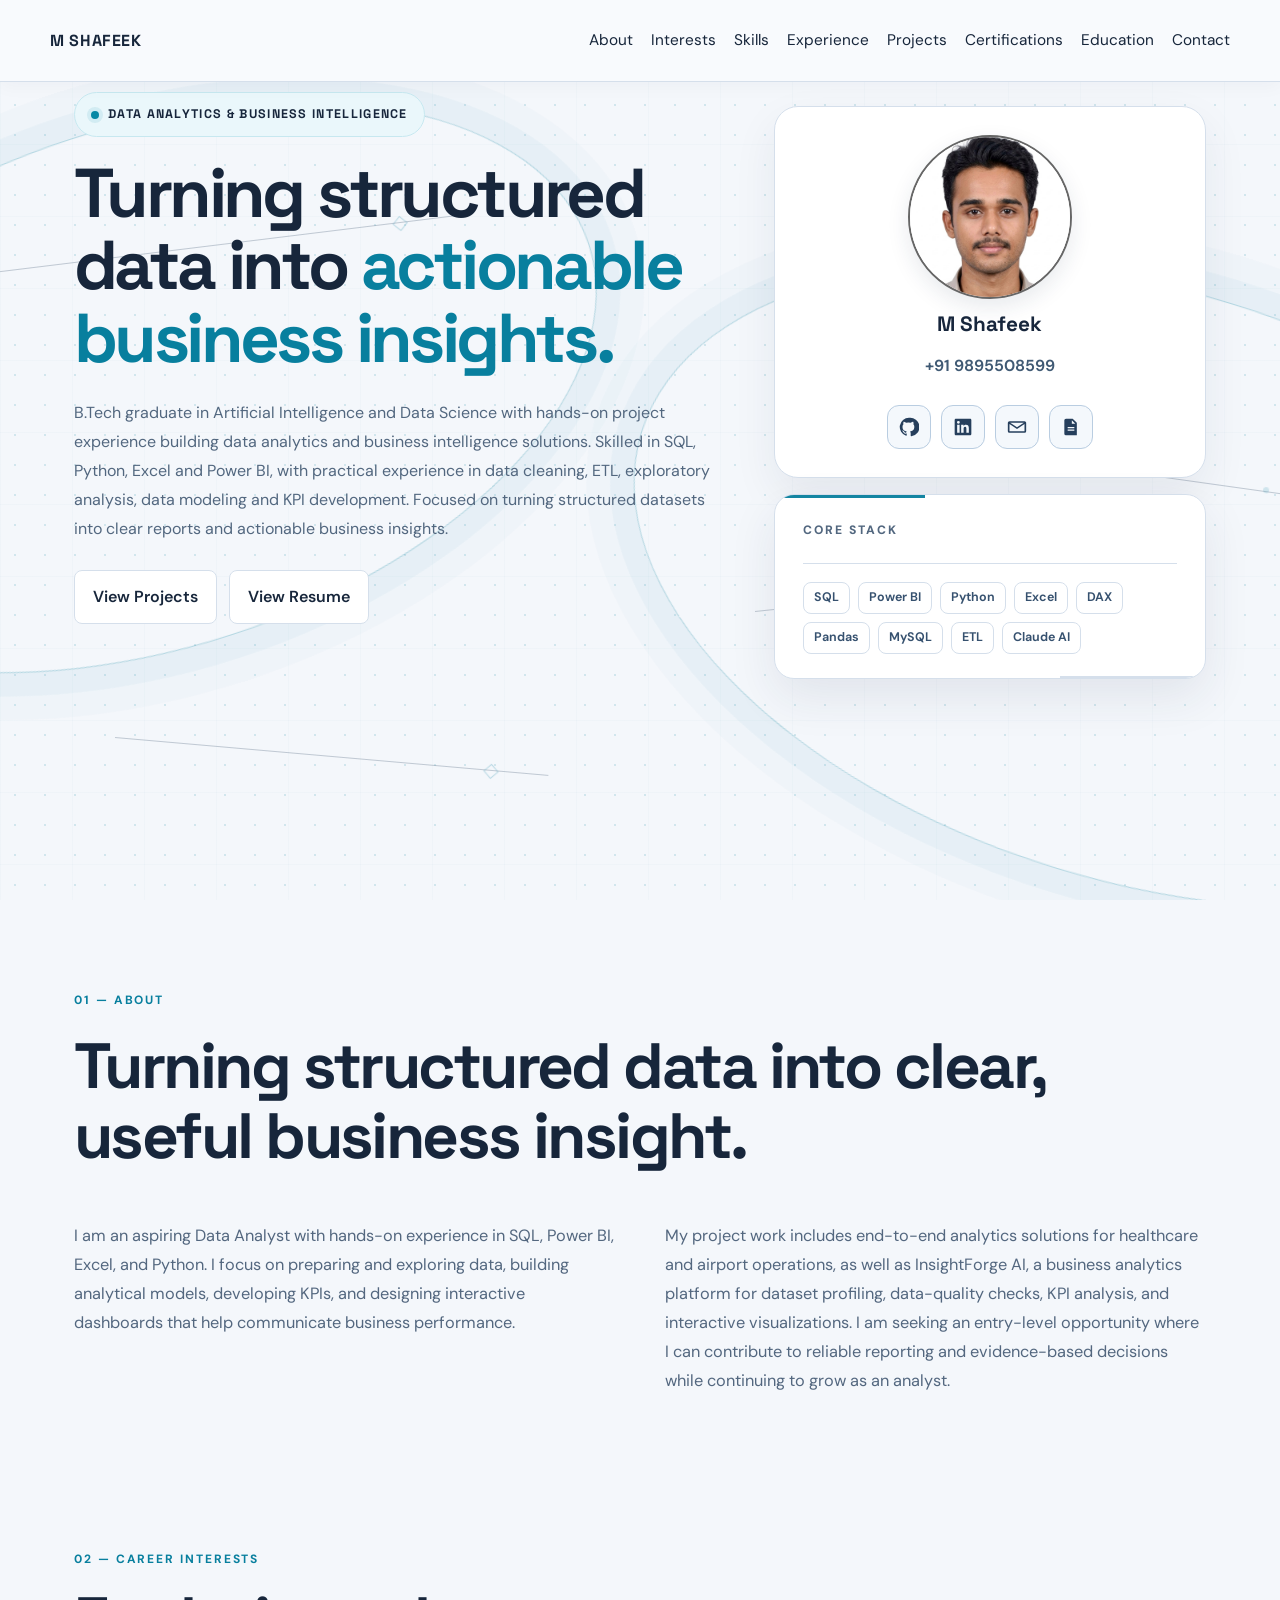
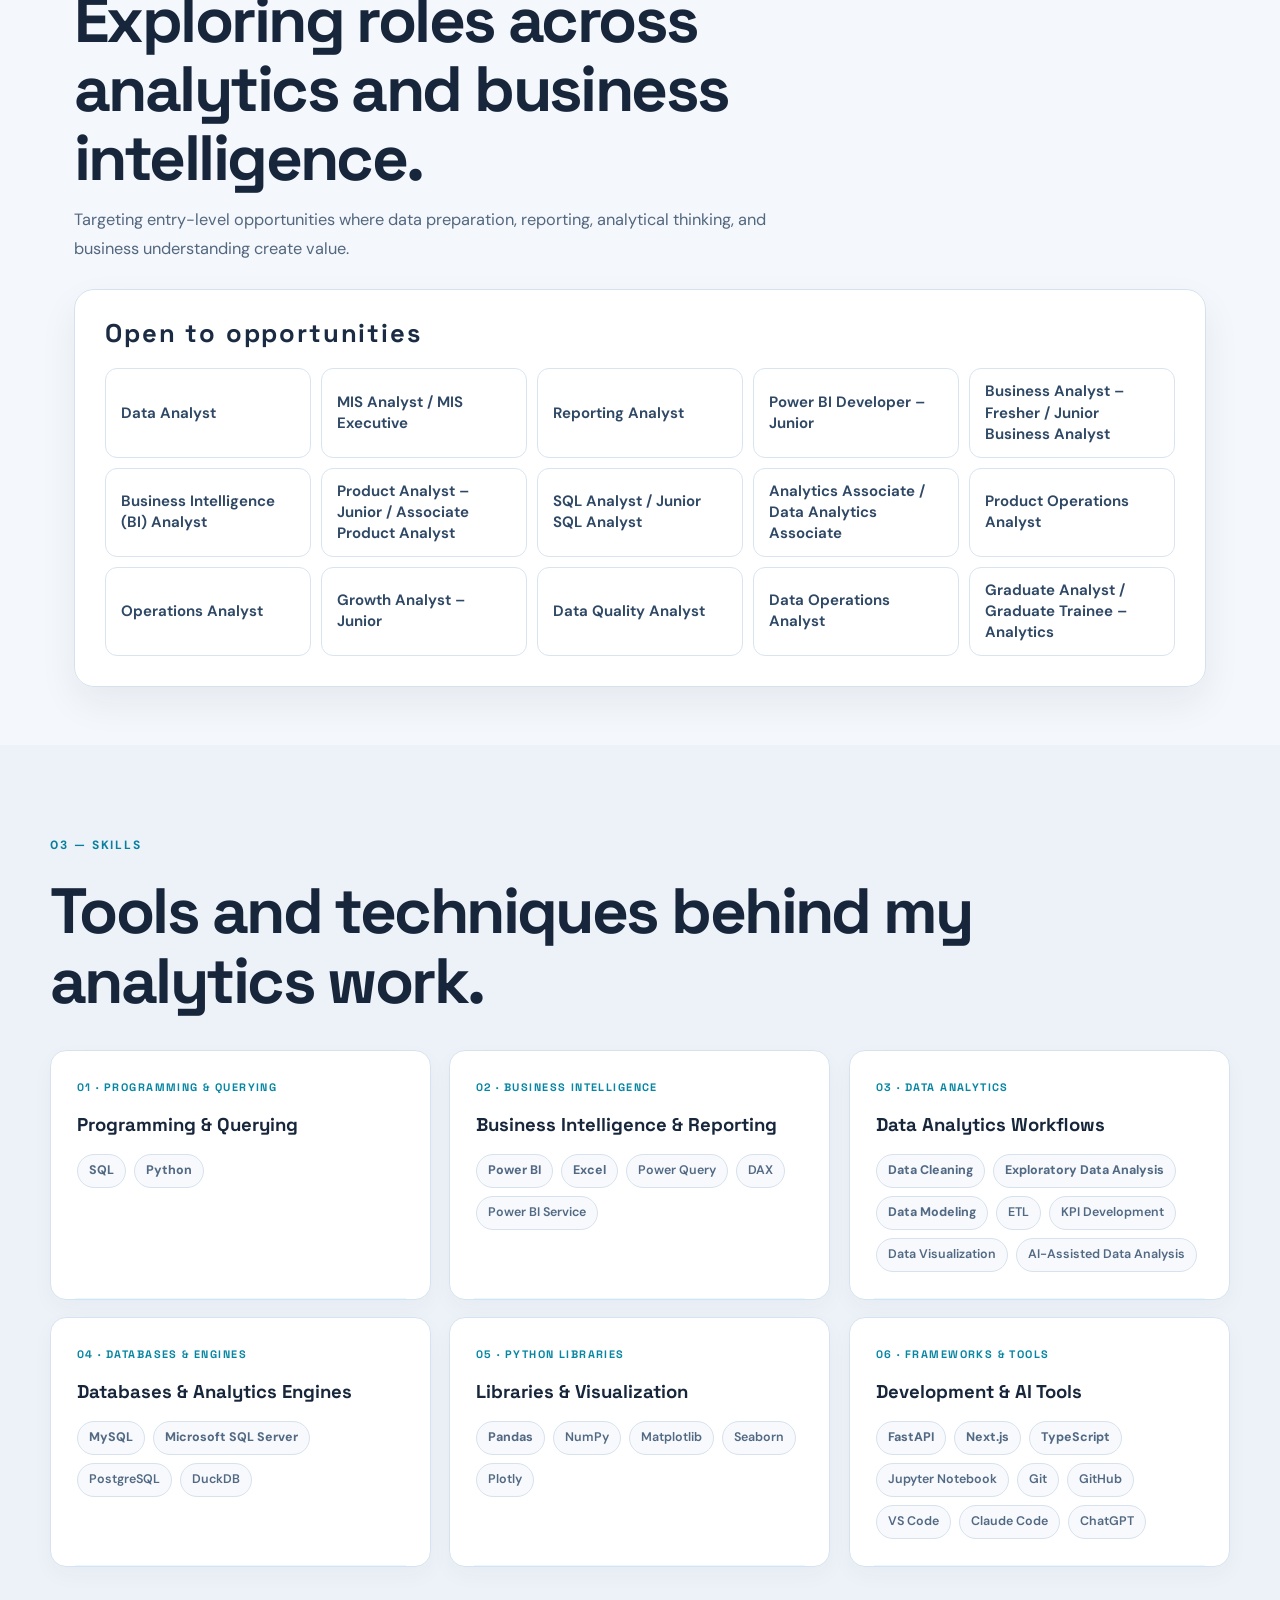
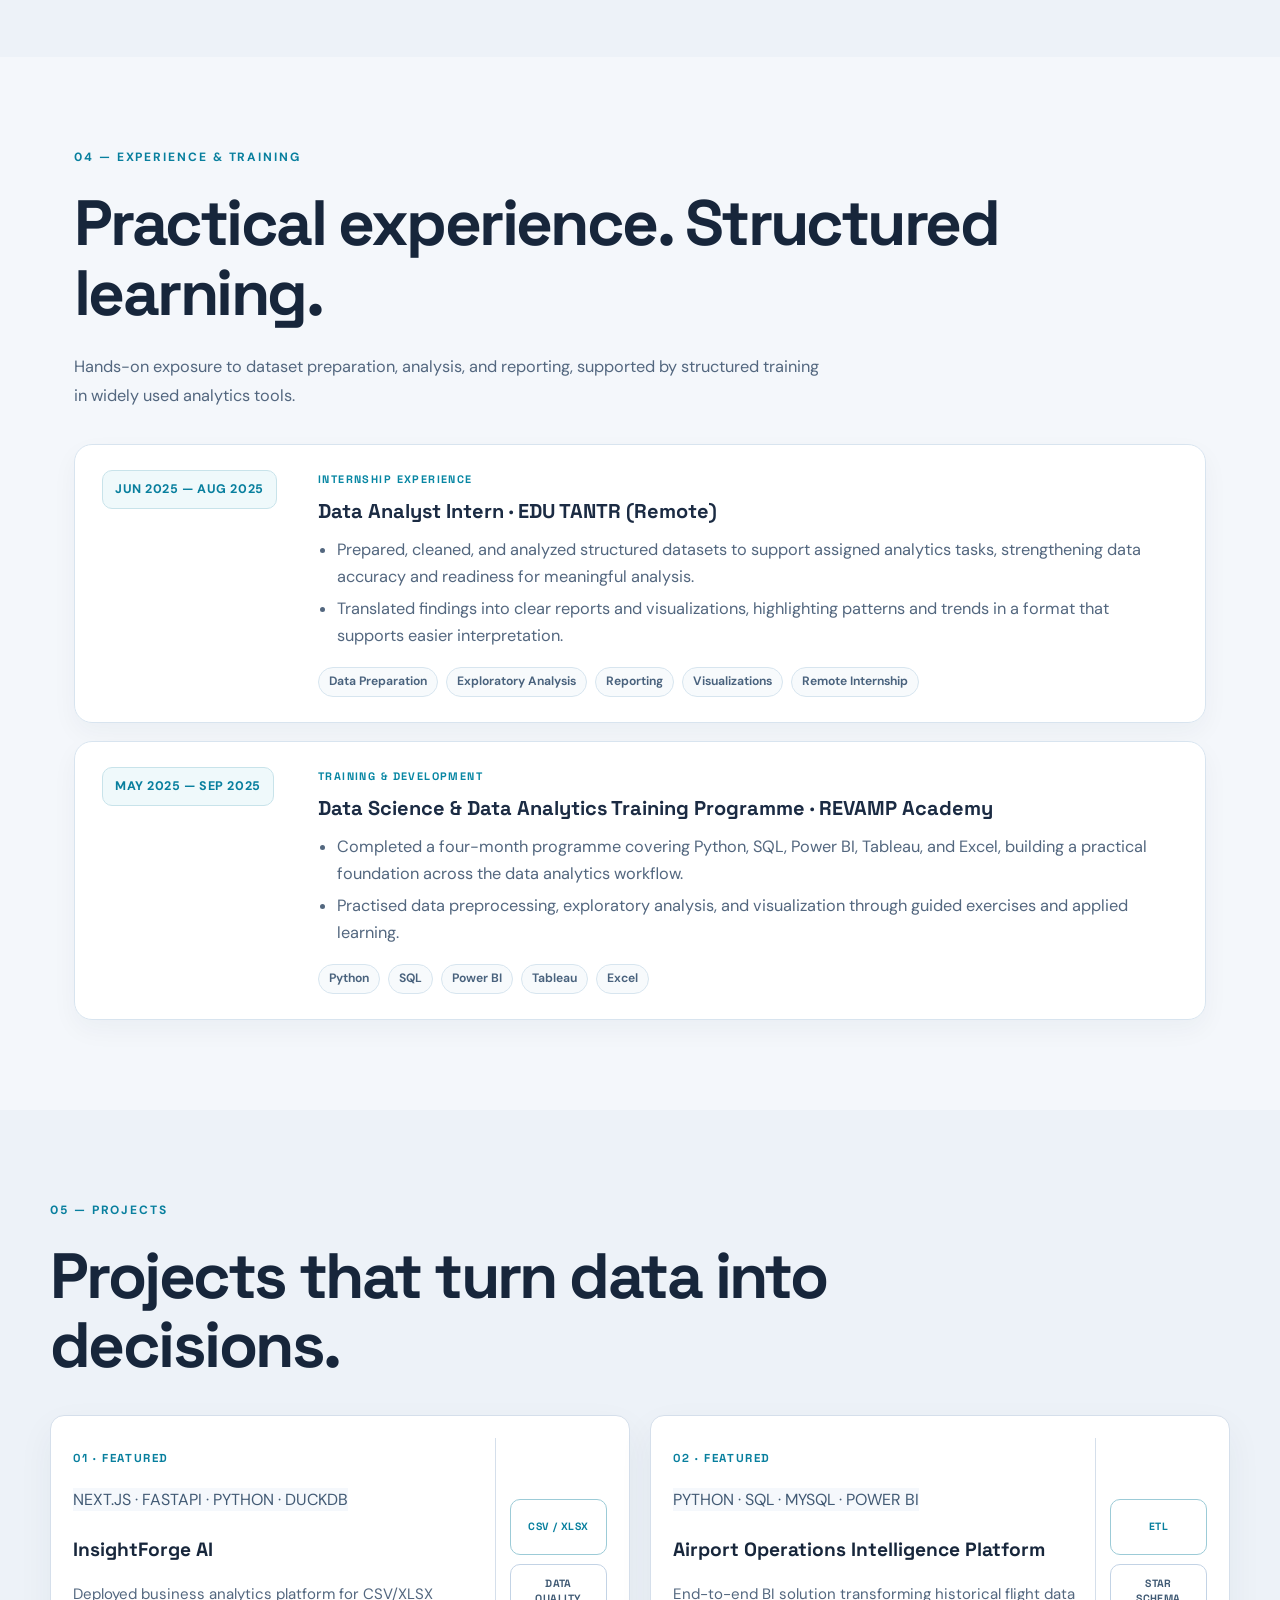
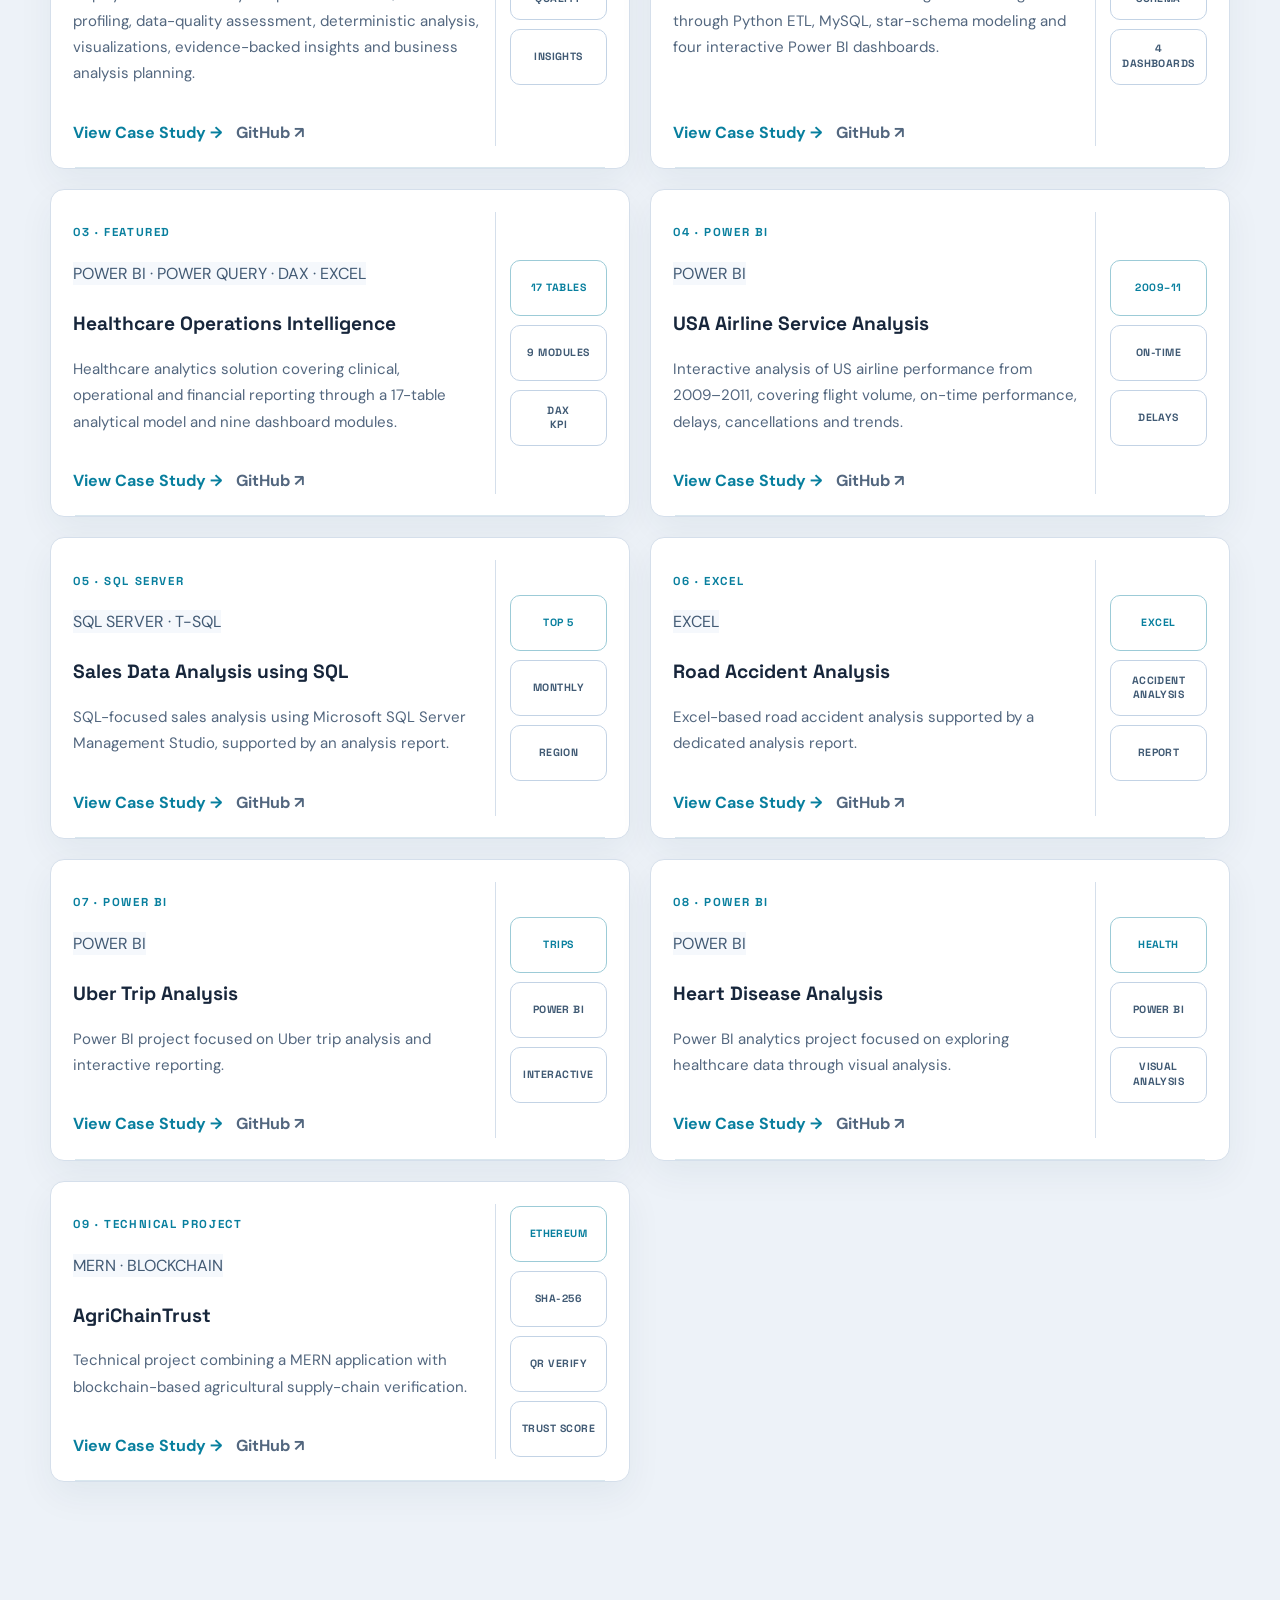
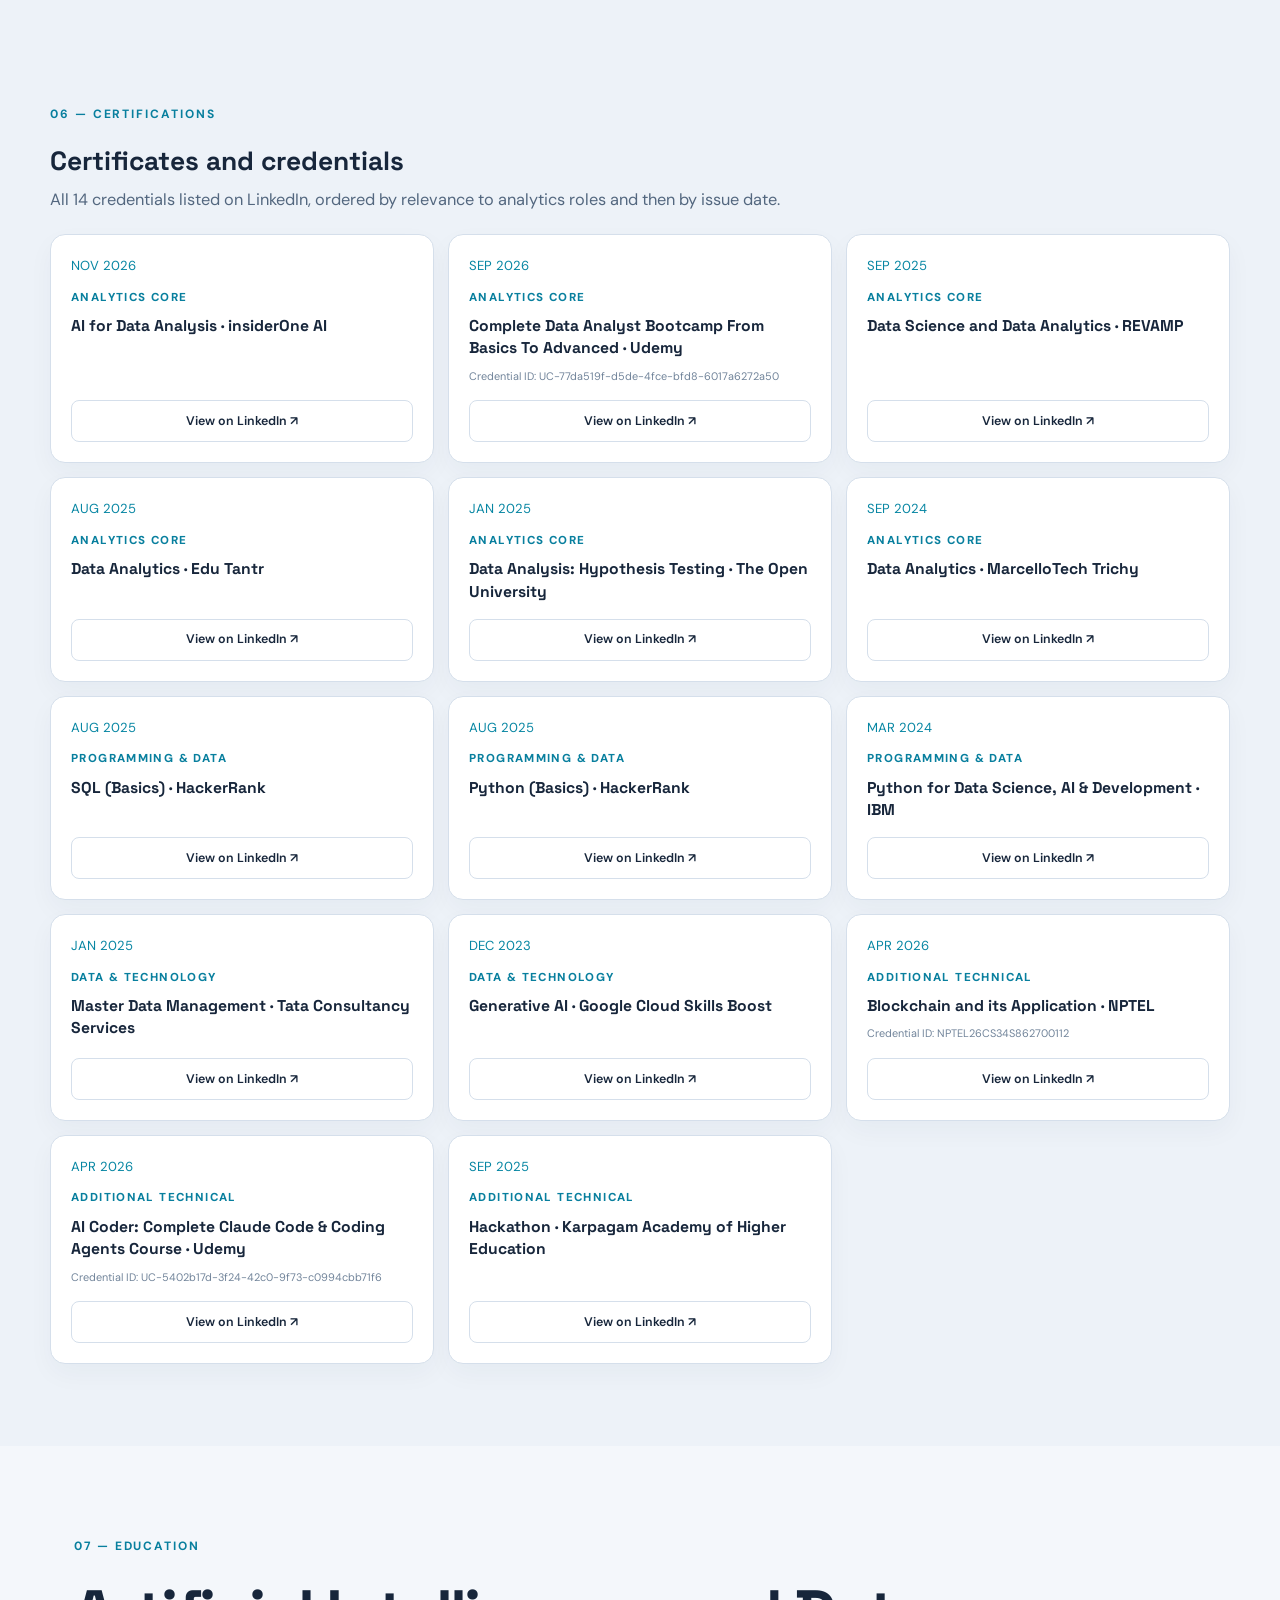
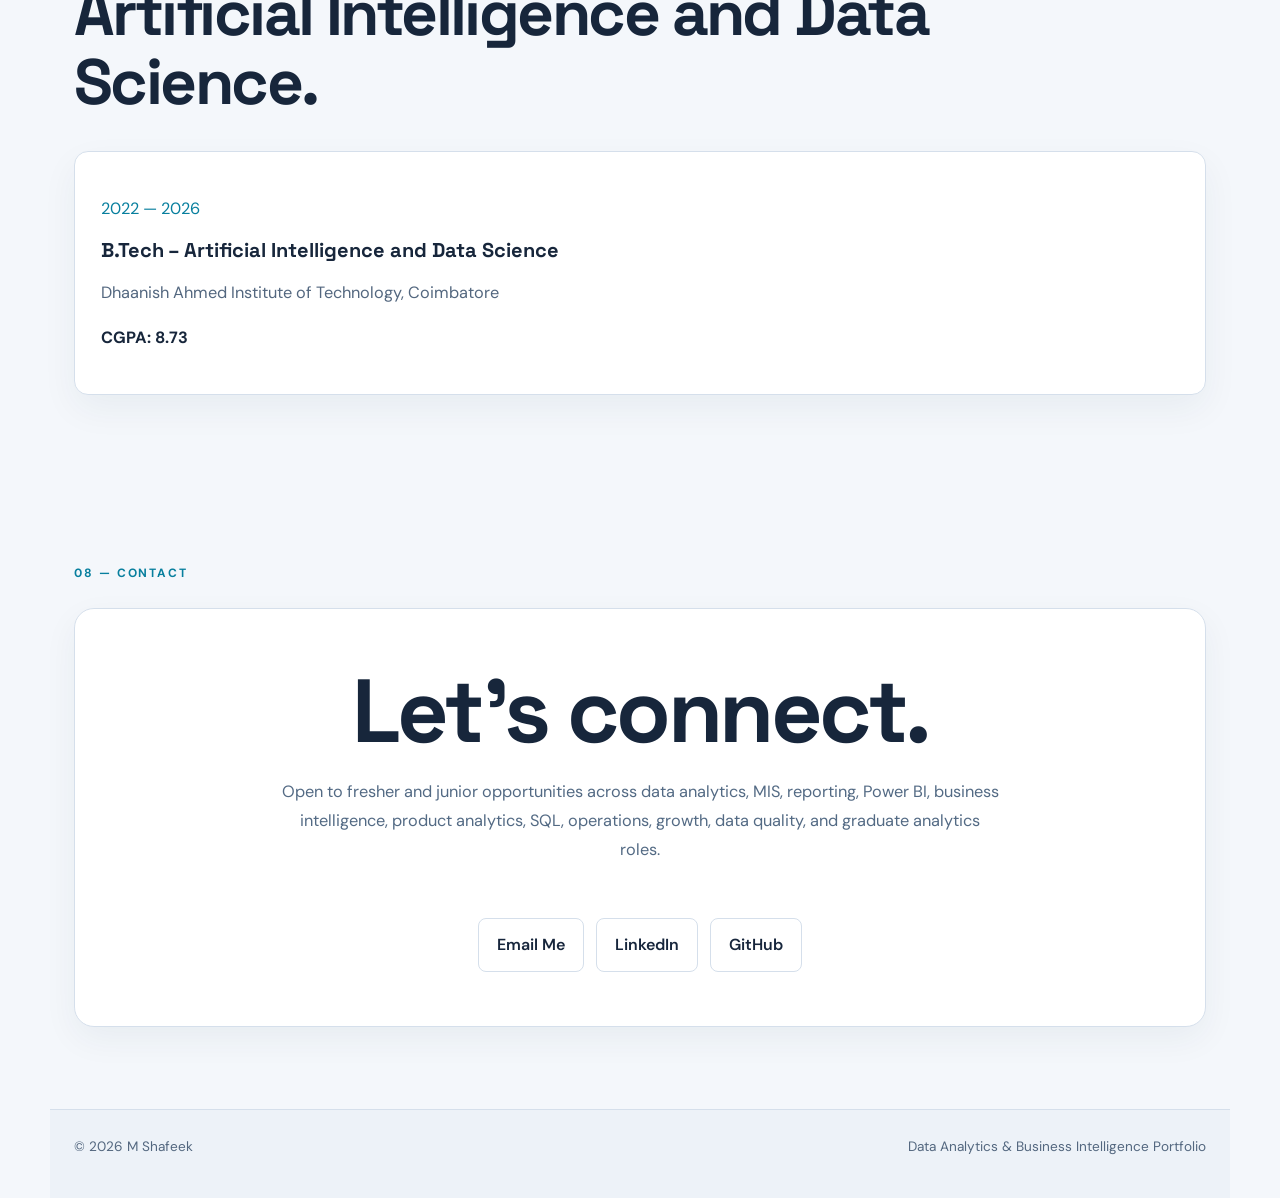
==== index.html @ 9cacd5e7 "Add files via upload" ====
<!DOCTYPE html>

<html lang="en">
<head>
<meta charset="utf-8"/><meta content="width=device-width, initial-scale=1.0" name="viewport"/>
<title>M Shafeek | Data Analytics &amp; Business Intelligence Portfolio</title>
<meta content="M Shafeek — portfolio for junior and graduate opportunities across data analytics, MIS, reporting, Power BI, business intelligence, product analytics, SQL, operations, growth and data quality." name="description"/>
<link href="style.css" rel="stylesheet"/>
</head>
<body class="home-page light-only">
<div aria-hidden="true" class="background-lines"><span></span><span></span><span></span><span></span></div>
<header class="nav"><div class="nav-left"><a class="brand" href="#home">M SHAFEEK</a></div><nav aria-label="Primary navigation">
<a href="#about">About</a><a href="#career-interests">Interests</a><a href="#skills">Skills</a><a href="#experience">Experience</a><a href="#projects">Projects</a><a href="#certifications">Certifications</a><a href="#education">Education</a><a href="#contact">Contact</a>
</nav></header>
<main>
<section class="hero" id="home">
<div class="hero-copy">
<div class="permanent-role"><span aria-hidden="true" class="role-live-dot"></span><strong>DATA ANALYTICS &amp; BUSINESS INTELLIGENCE</strong></div>
<h1>Turning structured data into <span>actionable business insights.</span></h1>
<p class="lead">B.Tech graduate in Artificial Intelligence and Data Science with hands-on project experience building data analytics and business intelligence solutions. Skilled in SQL, Python, Excel and Power BI, with practical experience in data cleaning, ETL, exploratory analysis, data modeling and KPI development. Focused on turning structured datasets into clear reports and actionable business insights.</p>
<div class="actions"><a class="button primary" href="#projects">View Projects</a><a class="button secondary" href="resume.pdf" rel="noopener" target="_blank">View Resume</a></div>
</div>
<div class="hero-visual"><div class="hero-visual-stack">
<div class="profile-photo-wrap"><img alt="M Shafeek portrait" class="profile-photo" id="profile-photo" loading="eager" src="M_Shafeek.jpg"/><span aria-hidden="true" class="profile-initials">MS</span><div class="profile-caption"><strong>M Shafeek</strong><a class="profile-phone" href="tel:+919895508599">+91 9895508599</a><div aria-label="Personal links" class="profile-socials"><a aria-label="GitHub" href="https://github.com/M-Shafeek06" rel="noopener" target="_blank" title="GitHub"><svg aria-hidden="true" viewbox="0 0 24 24"><path d="M12 .9a11.1 11.1 0 0 0-3.51 21.63c.56.1.76-.24.76-.54v-2.08c-3.1.67-3.76-1.31-3.76-1.31-.51-1.3-1.24-1.65-1.24-1.65-1.01-.69.08-.68.08-.68 1.12.08 1.71 1.15 1.71 1.15 1 .1.1 1.98 2.56 1.41-.1-.72.39-1.21.7-1.49-2.48-.28-5.09-1.24-5.09-5.53 0-1.22.44-2.22 1.15-3-.12-.28-.5-1.42.11-2.96 0 0 .94-.3 3.05 1.15a10.6 10.6 0 0 1 5.55 0c2.12-1.45 3.05-1.15 3.05-1.15.61 1.54.23 2.68.11 2.96.72.78 1.15 1.78 1.15 3 0 4.3-2.61 5.25-5.1 5.53.4.35.75 1.03.75 2.08v3.08c0 .3.2.65.77.54A11.1 11.1 0 0 0 12 .9Z"></path></svg></a><a aria-label="LinkedIn" href="https://www.linkedin.com/in/m-shafeek/" rel="noopener" target="_blank" title="LinkedIn"><svg aria-hidden="true" viewbox="0 0 24 24"><path d="M20.45 2H3.55C2.69 2 2 2.68 2 3.52v16.96c0 .84.69 1.52 1.55 1.52h16.9c.86 0 1.55-.68 1.55-1.52V3.52c0-.84-.69-1.52-1.55-1.52ZM7.93 18.9H4.98V9.4h2.95v9.5ZM6.46 8.1a1.71 1.71 0 1 1 0-3.42 1.71 1.71 0 0 1 0 3.42ZM19 18.9h-2.95v-4.62c0-1.1-.02-2.51-1.53-2.51-1.53 0-1.77 1.2-1.77 2.43v4.7H9.8V9.4h2.83v1.3h.04c.4-.75 1.36-1.53 2.8-1.53 3 0 3.54 1.97 3.54 4.53v5.2Z"></path></svg></a><a aria-label="Email" href="mailto:shafeekm529@gmail.com" title="Email"><svg aria-hidden="true" viewbox="0 0 24 24"><path d="M3 5h18a2 2 0 0 1 2 2v10a2 2 0 0 1-2 2H3a2 2 0 0 1-2-2V7a2 2 0 0 1 2-2Zm9 7.2L20.2 7H3.8L12 12.2Zm0 2.2L3 8.3V17h18V8.3l-9 6.1Z"></path></svg></a><a aria-label="Resume" href="resume.pdf" rel="noopener" target="_blank" title="Resume"><svg aria-hidden="true" viewbox="0 0 24 24"><path d="M6 2h8l5 5v15H6a2 2 0 0 1-2-2V4a2 2 0 0 1 2-2Zm7 1.8V8h4.2L13 3.8ZM8 12v1.5h8V12H8Zm0 3v1.5h8V15H8Z"></path></svg></a></div></div></div>
<div class="hero-card toolkit-card"><div class="toolkit-top"><p class="card-label">CORE STACK</p></div><div class="toolkit-groups">
<div class="toolkit-group core-stack-group"><div class="toolkit-tags">
<span>SQL</span><span>Power BI</span><span>Python</span><span>Excel</span><span>DAX</span><span>Pandas</span><span>MySQL</span><span>ETL</span><span>Claude AI</span>
</div></div>
</div></div>
</div></div></section>
<section class="section" id="about"><div class="section-heading"><p class="eyebrow">01 — ABOUT</p><h2>Turning structured data into clear, useful business insight.</h2></div><div class="two-column"><p>I am an aspiring Data Analyst with hands-on experience in SQL, Power BI, Excel, and Python. I focus on preparing and exploring data, building analytical models, developing KPIs, and designing interactive dashboards that help communicate business performance.</p><p>My project work includes end-to-end analytics solutions for healthcare and airport operations, as well as InsightForge AI, a business analytics platform for dataset profiling, data-quality checks, KPI analysis, and interactive visualizations. I am seeking an entry-level opportunity where I can contribute to reliable reporting and evidence-based decisions while continuing to grow as an analyst.</p></div></section><section aria-label="Career interests and target roles" class="section career-section" id="career-interests">
<div class="section-heading">
  <p class="eyebrow">02 — CAREER INTERESTS</p>
  <h2>Exploring roles across analytics and business intelligence.</h2>
  <p class="muted section-note">Targeting entry-level opportunities where data preparation, reporting, analytical thinking, and business understanding create value.</p>
</div>
<div aria-label="Career interests and target roles" class="hero-open-roles" id="career-interests-panel">
  <div class="opportunity-heading"><div><h3>Open to opportunities</h3></div></div>
  <div class="opportunity-grid">
    <span class="opportunity-role">Data Analyst</span>
    <span class="opportunity-role">MIS Analyst / MIS Executive</span>
    <span class="opportunity-role">Reporting Analyst</span>
    <span class="opportunity-role">Power BI Developer – Junior</span>
    <span class="opportunity-role">Business Analyst – Fresher / Junior Business Analyst</span>
    <span class="opportunity-role">Business Intelligence (BI) Analyst</span>
    <span class="opportunity-role">Product Analyst – Junior / Associate Product Analyst</span>
    <span class="opportunity-role">SQL Analyst / Junior SQL Analyst</span>
    <span class="opportunity-role">Analytics Associate / Data Analytics Associate</span>
    <span class="opportunity-role">Product Operations Analyst</span>
    <span class="opportunity-role">Operations Analyst</span>
    <span class="opportunity-role">Growth Analyst – Junior</span>
    <span class="opportunity-role">Data Quality Analyst</span>
    <span class="opportunity-role">Data Operations Analyst</span>
    <span class="opportunity-role">Graduate Analyst / Graduate Trainee – Analytics</span>
  </div>
</div>
</section>
<section class="section alt" id="skills"><div class="section-heading"><p class="eyebrow">03 — SKILLS</p><h2>Tools and techniques behind my analytics work.</h2></div>
<div class="skill-grid">
<article><p class="project-number">01 · PROGRAMMING &amp; QUERYING</p><h3>Programming &amp; Querying</h3><div class="skill-list"><span class="skill-pill primary-skill">SQL</span><span class="skill-pill primary-skill">Python</span></div></article>
<article><p class="project-number">02 · BUSINESS INTELLIGENCE</p><h3>Business Intelligence &amp; Reporting</h3><div class="skill-list"><span class="skill-pill primary-skill">Power BI</span><span class="skill-pill primary-skill">Excel</span><span class="skill-pill supporting-skill">Power Query</span><span class="skill-pill supporting-skill">DAX</span><span class="skill-pill supporting-skill">Power BI Service</span></div></article>
<article><p class="project-number">03 · DATA ANALYTICS</p><h3>Data Analytics Workflows</h3><div class="skill-list"><span class="skill-pill primary-skill">Data Cleaning</span><span class="skill-pill primary-skill">Exploratory Data Analysis</span><span class="skill-pill primary-skill">Data Modeling</span><span class="skill-pill supporting-skill">ETL</span><span class="skill-pill supporting-skill">KPI Development</span><span class="skill-pill supporting-skill">Data Visualization</span><span class="skill-pill supporting-skill">AI-Assisted Data Analysis</span></div></article>
<article><p class="project-number">04 · DATABASES &amp; ENGINES</p><h3>Databases &amp; Analytics Engines</h3><div class="skill-list"><span class="skill-pill primary-skill">MySQL</span><span class="skill-pill primary-skill">Microsoft SQL Server</span><span class="skill-pill supporting-skill">PostgreSQL</span><span class="skill-pill supporting-skill">DuckDB</span></div></article>
<article><p class="project-number">05 · PYTHON LIBRARIES</p><h3>Libraries &amp; Visualization</h3><div class="skill-list"><span class="skill-pill primary-skill">Pandas</span><span class="skill-pill supporting-skill">NumPy</span><span class="skill-pill supporting-skill">Matplotlib</span><span class="skill-pill supporting-skill">Seaborn</span><span class="skill-pill supporting-skill">Plotly</span></div></article>
<article><p class="project-number">06 · FRAMEWORKS &amp; TOOLS</p><h3>Development &amp; AI Tools</h3><div class="skill-list"><span class="skill-pill primary-skill">FastAPI</span><span class="skill-pill primary-skill">Next.js</span><span class="skill-pill primary-skill">TypeScript</span><span class="skill-pill supporting-skill">Jupyter Notebook</span><span class="skill-pill supporting-skill">Git</span><span class="skill-pill supporting-skill">GitHub</span><span class="skill-pill supporting-skill">VS Code</span><span class="skill-pill supporting-skill">Claude Code</span><span class="skill-pill supporting-skill">ChatGPT</span></div></article>
</div></section>
<section class="section" id="experience"><div class="section-heading"><p class="eyebrow">04 — EXPERIENCE &amp; TRAINING</p><h2>Practical experience. Structured learning.</h2><p class="muted section-note">Hands-on exposure to dataset preparation, analysis, and reporting, supported by structured training in widely used analytics tools.</p></div><div class="timeline">
<article class="timeline-item"><div class="date">JUN 2025 — AUG 2025</div><div><p class="project-number">INTERNSHIP EXPERIENCE</p><h3>Data Analyst Intern · EDU TANTR (Remote)</h3><ul><li>Prepared, cleaned, and analyzed structured datasets to support assigned analytics tasks, strengthening data accuracy and readiness for meaningful analysis.</li><li>Translated findings into clear reports and visualizations, highlighting patterns and trends in a format that supports easier interpretation.</li></ul>
<div class="experience-tags" aria-label="Internship focus areas"><span>Data Preparation</span><span>Exploratory Analysis</span><span>Reporting</span><span>Visualizations</span><span>Remote Internship</span></div>
</div></article>
<article class="timeline-item"><div class="date">MAY 2025 — SEP 2025</div><div><p class="project-number">TRAINING &amp; DEVELOPMENT</p><h3>Data Science &amp; Data Analytics Training Programme · REVAMP Academy</h3><ul><li>Completed a four-month programme covering Python, SQL, Power BI, Tableau, and Excel, building a practical foundation across the data analytics workflow.</li><li>Practised data preprocessing, exploratory analysis, and visualization through guided exercises and applied learning.</li></ul>
<div class="experience-tags" aria-label="Training curriculum"><span>Python</span><span>SQL</span><span>Power BI</span><span>Tableau</span><span>Excel</span></div>
</div></article>
</div>
</section>
<section class="section alt" id="projects"><div class="section-heading"><p class="eyebrow">05 — PROJECTS</p><h2>Projects that turn data into decisions.</h2></div>
<div class="project-grid">
<article class="project featured insightforge-featured"><div class="project-main"><p class="project-number">01 · FEATURED</p><div class="project-rule"></div><span class="tag">NEXT.JS · FASTAPI · PYTHON · DUCKDB</span><h3>InsightForge AI</h3><p>Deployed business analytics platform for CSV/XLSX profiling, data-quality assessment, deterministic analysis, visualizations, evidence-backed insights and business analysis planning.</p><div class="project-actions"><a href="insightforge-ai.html">View Case Study →</a><a class="text-link" href="https://github.com/M-Shafeek06/insightforge-ai" rel="noopener" target="_blank">GitHub ↗</a></div></div><div class="project-side"><span>CSV / XLSX</span><span>DATA<br/>QUALITY</span><span>INSIGHTS</span></div></article>
<article class="project featured"><div class="project-main"><p class="project-number">02 · FEATURED</p><div class="project-rule"></div><span class="tag">PYTHON · SQL · MYSQL · POWER BI</span><h3>Airport Operations Intelligence Platform</h3><p>End-to-end BI solution transforming historical flight data through Python ETL, MySQL, star-schema modeling and four interactive Power BI dashboards.</p><div class="project-actions"><a href="airport-operations.html">View Case Study →</a><a class="text-link" href="https://github.com/M-Shafeek06/Airport-Operations-Intelligence-Platform" rel="noopener" target="_blank">GitHub ↗</a></div></div><div class="project-side"><span>ETL</span><span>STAR<br/>SCHEMA</span><span>4 DASHBOARDS</span></div></article>
<article class="project featured"><div class="project-main"><p class="project-number">03 · FEATURED</p><div class="project-rule"></div><span class="tag">POWER BI · POWER QUERY · DAX · EXCEL</span><h3>Healthcare Operations Intelligence</h3><p>Healthcare analytics solution covering clinical, operational and financial reporting through a 17-table analytical model and nine dashboard modules.</p><div class="project-actions"><a href="healthcare-operations.html">View Case Study →</a><a class="text-link" href="https://github.com/M-Shafeek06/Healthcare-Operations-Intelligence" rel="noopener" target="_blank">GitHub ↗</a></div></div><div class="project-side"><span>17 TABLES</span><span>9 MODULES</span><span>DAX<br/>KPI</span></div></article>
<article class="project"><div class="project-main"><p class="project-number">04 · POWER BI</p><div class="project-rule"></div><span class="tag">POWER BI</span><h3>USA Airline Service Analysis</h3><p>Interactive analysis of US airline performance from 2009–2011, covering flight volume, on-time performance, delays, cancellations and trends.</p><div class="project-actions"><a href="usa-airline-service.html">View Case Study →</a><a class="text-link" href="https://github.com/M-Shafeek06/Usa_Airline_Service_Analysis" rel="noopener" target="_blank">GitHub ↗</a></div></div><div class="project-side"><span>2009–11</span><span>ON-TIME</span><span>DELAYS</span></div></article>
<article class="project"><div class="project-main"><p class="project-number">05 · SQL SERVER</p><div class="project-rule"></div><span class="tag">SQL SERVER · T-SQL</span><h3>Sales Data Analysis using SQL</h3><p>SQL-focused sales analysis using Microsoft SQL Server Management Studio, supported by an analysis report.</p><div class="project-actions"><a href="sales-data-analysis.html">View Case Study →</a><a class="text-link" href="https://github.com/M-Shafeek06/Sales-Data-Analysis" rel="noopener" target="_blank">GitHub ↗</a></div></div><div class="project-side"><span>TOP 5</span><span>MONTHLY</span><span>REGION</span></div></article>
<article class="project"><div class="project-main"><p class="project-number">06 · EXCEL</p><div class="project-rule"></div><span class="tag">EXCEL</span><h3>Road Accident Analysis</h3><p>Excel-based road accident analysis supported by a dedicated analysis report.</p><div class="project-actions"><a href="road-accident-analysis.html">View Case Study →</a><a class="text-link" href="https://github.com/M-Shafeek06/Road-Accident-Analysis" rel="noopener" target="_blank">GitHub ↗</a></div></div><div class="project-side"><span>EXCEL</span><span>ACCIDENT<br/>ANALYSIS</span><span>REPORT</span></div></article>
<article class="project"><div class="project-main"><p class="project-number">07 · POWER BI</p><div class="project-rule"></div><span class="tag">POWER BI</span><h3>Uber Trip Analysis</h3><p>Power BI project focused on Uber trip analysis and interactive reporting.</p><div class="project-actions"><a href="uber-trip-analysis.html">View Case Study →</a><a class="text-link" href="https://github.com/M-Shafeek06/Uber-Trip-Analysis" rel="noopener" target="_blank">GitHub ↗</a></div></div><div class="project-side"><span>TRIPS</span><span>POWER BI</span><span>INTERACTIVE</span></div></article>
<article class="project"><div class="project-main"><p class="project-number">08 · POWER BI</p><div class="project-rule"></div><span class="tag">POWER BI</span><h3>Heart Disease Analysis</h3><p>Power BI analytics project focused on exploring healthcare data through visual analysis.</p><div class="project-actions"><a href="heart-disease-analysis.html">View Case Study →</a><a class="text-link" href="https://github.com/M-Shafeek06/Heart-Disease-Analysis" rel="noopener" target="_blank">GitHub ↗</a></div></div><div class="project-side"><span>HEALTH</span><span>POWER BI</span><span>VISUAL<br/>ANALYSIS</span></div></article>
<article class="project"><div class="project-main"><p class="project-number">09 · TECHNICAL PROJECT</p><div class="project-rule"></div><span class="tag">MERN · BLOCKCHAIN</span><h3>AgriChainTrust</h3><p>Technical project combining a MERN application with blockchain-based agricultural supply-chain verification.</p><div class="project-actions"><a href="agrichaintrust.html">View Case Study →</a><a class="text-link" href="https://github.com/M-Shafeek06/agrichain-frontend" rel="noopener" target="_blank">GitHub ↗</a></div></div><div class="project-side"><span>ETHEREUM</span><span>SHA-256</span><span>QR VERIFY</span><span>TRUST SCORE</span></div></article>
</div></section><section class="section alt certifications-section" id="certifications"><div class="certifications-block">
<div class="section-heading"><p class="eyebrow">06 — CERTIFICATIONS</p><h3>Certificates and credentials</h3><p class="muted">All 14 credentials listed on LinkedIn, ordered by relevance to analytics roles and then by issue date.</p></div>
<div class="certification-grid"><article class="development-card certificate-card"><div><p class="date">NOV 2026</p><p class="certificate-category">Analytics Core</p><h3>AI for Data Analysis · insiderOne AI</h3></div><a class="button secondary" href="https://www.linkedin.com/in/m-shafeek/details/certifications/" rel="noopener" target="_blank">View on LinkedIn ↗</a></article><article class="development-card certificate-card"><div><p class="date">SEP 2026</p><p class="certificate-category">Analytics Core</p><h3>Complete Data Analyst Bootcamp From Basics To Advanced · Udemy</h3><p class="credential-id">Credential ID: UC-77da519f-d5de-4fce-bfd8-6017a6272a50</p></div><a class="button secondary" href="https://www.linkedin.com/in/m-shafeek/details/certifications/" rel="noopener" target="_blank">View on LinkedIn ↗</a></article><article class="development-card certificate-card"><div><p class="date">SEP 2025</p><p class="certificate-category">Analytics Core</p><h3>Data Science and Data Analytics · REVAMP</h3></div><a class="button secondary" href="https://www.linkedin.com/in/m-shafeek/details/certifications/" rel="noopener" target="_blank">View on LinkedIn ↗</a></article><article class="development-card certificate-card"><div><p class="date">AUG 2025</p><p class="certificate-category">Analytics Core</p><h3>Data Analytics · Edu Tantr</h3></div><a class="button secondary" href="https://www.linkedin.com/in/m-shafeek/details/certifications/" rel="noopener" target="_blank">View on LinkedIn ↗</a></article><article class="development-card certificate-card"><div><p class="date">JAN 2025</p><p class="certificate-category">Analytics Core</p><h3>Data Analysis: Hypothesis Testing · The Open University</h3></div><a class="button secondary" href="https://www.linkedin.com/in/m-shafeek/details/certifications/" rel="noopener" target="_blank">View on LinkedIn ↗</a></article><article class="development-card certificate-card"><div><p class="date">SEP 2024</p><p class="certificate-category">Analytics Core</p><h3>Data Analytics · MarcelloTech Trichy</h3></div><a class="button secondary" href="https://www.linkedin.com/in/m-shafeek/details/certifications/" rel="noopener" target="_blank">View on LinkedIn ↗</a></article><article class="development-card certificate-card"><div><p class="date">AUG 2025</p><p class="certificate-category">Programming &amp; Data</p><h3>SQL (Basics) · HackerRank</h3></div><a class="button secondary" href="https://www.linkedin.com/in/m-shafeek/details/certifications/" rel="noopener" target="_blank">View on LinkedIn ↗</a></article><article class="development-card certificate-card"><div><p class="date">AUG 2025</p><p class="certificate-category">Programming &amp; Data</p><h3>Python (Basics) · HackerRank</h3></div><a class="button secondary" href="https://www.linkedin.com/in/m-shafeek/details/certifications/" rel="noopener" target="_blank">View on LinkedIn ↗</a></article><article class="development-card certificate-card"><div><p class="date">MAR 2024</p><p class="certificate-category">Programming &amp; Data</p><h3>Python for Data Science, AI &amp; Development · IBM</h3></div><a class="button secondary" href="https://www.linkedin.com/in/m-shafeek/details/certifications/" rel="noopener" target="_blank">View on LinkedIn ↗</a></article><article class="development-card certificate-card"><div><p class="date">JAN 2025</p><p class="certificate-category">Data &amp; Technology</p><h3>Master Data Management · Tata Consultancy Services</h3></div><a class="button secondary" href="https://www.linkedin.com/in/m-shafeek/details/certifications/" rel="noopener" target="_blank">View on LinkedIn ↗</a></article><article class="development-card certificate-card"><div><p class="date">DEC 2023</p><p class="certificate-category">Data &amp; Technology</p><h3>Generative AI · Google Cloud Skills Boost</h3></div><a class="button secondary" href="https://www.linkedin.com/in/m-shafeek/details/certifications/" rel="noopener" target="_blank">View on LinkedIn ↗</a></article><article class="development-card certificate-card"><div><p class="date">APR 2026</p><p class="certificate-category">Additional Technical</p><h3>Blockchain and its Application · NPTEL</h3><p class="credential-id">Credential ID: NPTEL26CS34S862700112</p></div><a class="button secondary" href="https://www.linkedin.com/in/m-shafeek/details/certifications/" rel="noopener" target="_blank">View on LinkedIn ↗</a></article><article class="development-card certificate-card"><div><p class="date">APR 2026</p><p class="certificate-category">Additional Technical</p><h3>AI Coder: Complete Claude Code &amp; Coding Agents Course · Udemy</h3><p class="credential-id">Credential ID: UC-5402b17d-3f24-42c0-9f73-c0994cbb71f6</p></div><a class="button secondary" href="https://www.linkedin.com/in/m-shafeek/details/certifications/" rel="noopener" target="_blank">View on LinkedIn ↗</a></article><article class="development-card certificate-card"><div><p class="date">SEP 2025</p><p class="certificate-category">Additional Technical</p><h3>Hackathon · Karpagam Academy of Higher Education</h3></div><a class="button secondary" href="https://www.linkedin.com/in/m-shafeek/details/certifications/" rel="noopener" target="_blank">View on LinkedIn ↗</a></article></div></div></section>
<section class="section" id="education"><div class="section-heading"><p class="eyebrow">07 — EDUCATION</p><h2>Artificial Intelligence and Data Science.</h2></div><div class="case-card"><p class="date">2022 — 2026</p><h3>B.Tech – Artificial Intelligence and Data Science</h3><p class="muted">Dhaanish Ahmed Institute of Technology, Coimbatore</p><p class="muted"><strong>CGPA: 8.73</strong></p></div></section>
<section class="section contact" id="contact"><p class="eyebrow contact-section-label">08 — CONTACT</p><div class="contact-card"><h2>Let's connect.</h2><p>Open to fresher and junior opportunities across data analytics, MIS, reporting, Power BI, business intelligence, product analytics, SQL, operations, growth, data quality, and graduate analytics roles.</p><div class="actions"><a class="button secondary" href="mailto:shafeekm529@gmail.com">Email Me</a><a class="button secondary" href="https://www.linkedin.com/in/m-shafeek/" rel="noopener" target="_blank">LinkedIn</a><a class="button secondary" href="https://github.com/M-Shafeek06" rel="noopener" target="_blank">GitHub</a></div></div></section>
</main>
<footer><span>© 2026 M Shafeek</span><span>Data Analytics &amp; Business Intelligence Portfolio</span></footer>
<script>
// Canonical portfolio URL: always use the GitHub Pages root, never /index.html.
(function canonicalizeIndexUrl(){
  const path = window.location.pathname;
  if (path === '/index.html' || path === '/index.htm') {
    const hash = window.location.hash;
    history.replaceState(null, '', '/' + hash);
  }
})();

// Use the portrait packaged with this portfolio; show initials if the image is unavailable.
(function loadProfilePhoto(){
  const img = document.getElementById('profile-photo');
  if (!img) return;
  img.onerror = () => {
    img.style.display = 'none';
    const fallback = img.parentElement.querySelector('.profile-initials');
    if (fallback) fallback.style.display = 'grid';
  };
})();

const sections=[...document.querySelectorAll('main section[id]')];
const links=[...document.querySelectorAll('header.nav nav a')];
const initialHash=window.location.hash;
if(initialHash){
  const initialTarget=document.querySelector(initialHash);
  if(initialTarget){
    requestAnimationFrame(()=>{
      initialTarget.scrollIntoView({block:'start'});
      history.replaceState(null,'','/');
    });
  }
}
const internalLinks=[...document.querySelectorAll('a[href^="#"]')];
internalLinks.forEach(a=>a.addEventListener('click',e=>{
  const target=document.querySelector(a.getAttribute('href'));
  if(target){
    e.preventDefault();
    target.scrollIntoView({behavior:'smooth',block:'start'});
    history.replaceState(null,'','/');
  }
}));

// Also normalize root-relative section links when returning from a case study.
const rootSectionLinks=[...document.querySelectorAll('a[href^="/#"]')];
rootSectionLinks.forEach(a=>a.addEventListener('click',e=>{
  const hash=a.getAttribute('href').slice(1);
  const target=document.querySelector(hash);
  if(target){
    e.preventDefault();
    target.scrollIntoView({behavior:'smooth',block:'start'});
    history.replaceState(null,'','/');
  }
}));
const observer=new IntersectionObserver(entries=>entries.forEach(e=>{
  if(e.isIntersecting){
    const id=e.target.id;
    links.forEach(a=>a.classList.toggle('active',a.getAttribute('href')==='#'+id));
  }
}),{rootMargin:'-35% 0px -55% 0px',threshold:0});
sections.forEach(s=>observer.observe(s));
</script>
</body></html>
---- style.css ----
@import url('https://fonts.googleapis.com/css2?family=DM+Sans:wght@400;500;600;700&family=Space+Grotesk:wght@500;600;700&display=swap');

:root{--bg:#06111f;--surface:#0b1a2c;--surface-2:#0d2034;--text:#eef5ff;--muted:#9fb4cc;--accent:#5de1f4;--line:#203750;--max:1180px}
*{box-sizing:border-box}
html{scroll-behavior:smooth;scroll-padding-top:96px}
body{margin:0;background:var(--bg);color:var(--text);font-family:'DM Sans',sans-serif;line-height:1.7;overflow-x:hidden}
a{color:inherit;text-decoration:none}
body::selection{background:var(--accent);color:var(--bg)}

/* Minimal background line/curve system — no image assets and no gradients. */
/* Subtle continuous motion — homepage only. Uses transform-only animation for low-cost compositing. */
.home-page .background-lines::before,
.home-page .background-lines::after,
.home-page .background-lines span{
  will-change:transform;
}
.home-page .background-lines::before{animation:homeCurveA 52s linear infinite;}
.home-page .background-lines::after{animation:homeCurveB 64s linear infinite;}
.home-page .background-lines span:nth-child(1){animation:homeLineA 46s ease-in-out infinite;}
.home-page .background-lines span:nth-child(2){animation:homeLineB 58s ease-in-out infinite;}
.home-page .background-lines span:nth-child(3){animation:homeLineC 50s ease-in-out infinite;}
.home-page .background-lines span:nth-child(4){animation:homeLineD 62s ease-in-out infinite;}
@keyframes homeCurveA{
  0%,100%{transform:rotate(-18deg) translate3d(0,0,0);}
  50%{transform:rotate(-14deg) translate3d(42px,18px,0);}
}
@keyframes homeCurveB{
  0%,100%{transform:rotate(17deg) translate3d(0,0,0);}
  50%{transform:rotate(13deg) translate3d(-46px,-20px,0);}
}
@keyframes homeLineA{
  0%,100%{transform:rotate(-7deg) translate3d(0,0,0);}
  50%{transform:rotate(-5deg) translate3d(28px,10px,0);}
}
@keyframes homeLineB{
  0%,100%{transform:rotate(8deg) translate3d(0,0,0);}
  50%{transform:rotate(6deg) translate3d(-24px,14px,0);}
}
@keyframes homeLineC{
  0%,100%{transform:rotate(5deg) translate3d(0,0,0);}
  50%{transform:rotate(7deg) translate3d(22px,-10px,0);}
}
@keyframes homeLineD{
  0%,100%{transform:rotate(-6deg) translate3d(0,0,0);}
  50%{transform:rotate(-8deg) translate3d(-18px,-12px,0);}
}
@media (prefers-reduced-motion: reduce){
  .home-page .background-lines::before,
  .home-page .background-lines::after,
  .home-page .background-lines span{animation:none;}
}

.background-lines{position:fixed;inset:0;z-index:0;pointer-events:none;overflow:hidden;opacity:1}
.background-lines::before,.background-lines::after{content:"";position:absolute;border:1px solid rgba(93,225,244,.30);border-radius:50%}
.background-lines::before{width:920px;height:520px;left:-310px;top:14%;transform:rotate(-18deg)}
.background-lines::after{width:1050px;height:590px;right:-390px;bottom:2%;transform:rotate(17deg)}
.background-lines span{position:absolute;display:block;height:1px;background:rgba(159,180,204,.10);transform-origin:left center}
.background-lines span:nth-child(1){width:42vw;left:-5vw;top:31%;transform:rotate(-7deg)}
.background-lines span:nth-child(2){width:38vw;right:-4vw;top:48%;transform:rotate(8deg)}
.background-lines span:nth-child(3){width:34vw;left:9vw;bottom:18%;transform:rotate(5deg)}
.background-lines span:nth-child(4){width:29vw;right:12vw;bottom:32%;transform:rotate(-6deg)}

.nav{position:sticky;top:0;z-index:20;height:82px;border-bottom:1px solid var(--line);background:rgba(6,17,31,.94);display:flex;align-items:center;justify-content:space-between;padding:0 max(24px,calc((100vw - var(--max))/2));backdrop-filter:blur(14px)}
.nav-left{display:flex;align-items:center;gap:22px;min-width:0}
.brand{font-family:'Space Grotesk';font-weight:700;letter-spacing:.04em;white-space:nowrap}
.header-back{color:var(--accent);font-weight:700;white-space:nowrap}
.header-back:hover{color:var(--text)}
nav{display:flex;align-items:center;gap:28px;flex-wrap:wrap}
nav a{position:relative;padding:8px 0;color:var(--muted);font-size:.94rem}
nav a::after{content:"";position:absolute;left:0;right:0;bottom:0;height:2px;background:var(--accent);transform:scaleX(0);transition:.2s ease}
nav a:hover,nav a.active{color:var(--text)}
nav a:hover::after,nav a.active::after{transform:scaleX(1)}
nav a.header-back{color:var(--accent);font-weight:700}
nav a.header-back::after{display:none}

main,footer{position:relative;z-index:1}
.hero,.section{max-width:var(--max);margin:auto;padding:90px 24px}
.hero{min-height:calc(100vh - 82px);display:grid;grid-template-columns:1.45fr .9fr;gap:70px;align-items:center;padding-top:80px}
.hero-copy{max-width:790px}
.eyebrow{margin:0 0 22px;color:var(--accent);font-size:.75rem;font-weight:700;letter-spacing:.16em}
h1,h2,h3{font-family:'Space Grotesk',sans-serif;line-height:1.08;margin-top:0}
h1{font-size:clamp(4rem,8vw,7.5rem);letter-spacing:-.055em;margin-bottom:28px}
h1 span,h2 span{color:var(--accent)}
h2{font-size:clamp(2.5rem,5vw,4.4rem);letter-spacing:-.04em;max-width:1000px;margin-bottom:24px}
h3{font-size:1.25rem;margin-bottom:12px}
.lead{color:var(--muted);font-size:1.12rem;max-width:760px}
.actions,.project-actions,.case-cta{display:flex;flex-wrap:wrap;gap:12px;margin-top:30px}
.button{display:inline-block;padding:12px 18px;border:1px solid var(--line);border-radius:8px;font-weight:600;transition:.2s ease}
.button:hover{border-color:var(--accent);color:var(--accent);transform:translateY(-1px)}
.primary{background:var(--text);color:var(--bg);border-color:var(--text)}
.primary:hover{background:var(--accent);border-color:var(--accent);color:var(--bg)}

.hero-visual{width:100%;display:flex;justify-content:center}
.hero-card{width:100%;max-width:610px;padding:34px 34px 26px;border:1px solid #31516e;border-radius:20px;background:var(--surface);position:relative;overflow:hidden;box-shadow:0 24px 70px rgba(0,0,0,.2),inset 0 0 0 1px rgba(255,255,255,.025)}
.hero-card::before{content:"";position:absolute;left:0;top:0;width:190px;height:2px;background:var(--accent);opacity:.95}
.hero-card::after{content:"";position:absolute;right:0;bottom:0;width:145px;height:2px;background:#31516e}
.card-label{font-size:.78rem;letter-spacing:.18em;font-weight:800;color:var(--muted);margin:0 0 7px}
.toolkit-card{min-height:0}
.toolkit-top{display:flex;justify-content:space-between;align-items:flex-start;margin-bottom:16px;padding-bottom:14px;border-bottom:1px solid #20384f}
.toolkit-subtitle{margin:0;font-size:.68rem;letter-spacing:.16em;color:#607b96;font-weight:700}
.tool-grid{display:grid;grid-template-columns:1fr 1fr;border:1px solid #29445d;border-radius:12px;overflow:hidden;margin-top:0}
.tool-grid div{min-height:58px;padding:11px 16px;display:flex;align-items:center;position:relative;background:#0c1c2d}
.tool-grid div:nth-child(odd){border-right:1px solid #29445d}
.tool-grid div:nth-child(-n+6){border-bottom:1px solid #29445d}
.tool-grid small{display:none}
.tool-grid strong{font-size:.96rem;color:var(--text);letter-spacing:.01em}
.tool-grid div::after{content:"";position:absolute;right:14px;top:50%;transform:translateY(-50%);width:4px;height:4px;border:1px solid #42627e;border-radius:50%}
.toolkit-footer{display:none}
.toolkit-footer i{display:none}
.toolkit-footer i::after{display:none}

.alt{max-width:none;padding-left:max(24px,calc((100vw - var(--max))/2));padding-right:max(24px,calc((100vw - var(--max))/2));background:#081625}
.section-heading{margin-bottom:34px}.section-note{max-width:760px;margin-top:10px}
.muted{color:var(--muted)}
.two-column{display:grid;grid-template-columns:1fr 1fr;gap:50px;color:var(--muted);font-size:1.04rem}

.skill-grid{display:grid;grid-template-columns:repeat(3,1fr);gap:16px}
.project-grid{display:grid;grid-template-columns:repeat(2,minmax(0,1fr));gap:16px}
.skill-grid article,.project,.info-card,.case-card,.development-card{background:rgba(11,26,44,.92);border:1px solid var(--line);border-radius:14px}
.skill-grid article{padding:26px;min-height:205px;position:relative}
.skill-grid article::after,.project::after{content:"";position:absolute;left:24px;right:24px;bottom:0;height:1px;background:rgba(93,225,244,.16)}
.skill-list{display:flex;flex-wrap:wrap;gap:8px;margin-top:18px}
.skill-pill{border:1px solid var(--line);border-radius:999px;padding:6px 10px;color:var(--muted);font-size:.78rem}

.timeline{display:grid;gap:0}
.timeline-item{display:grid;grid-template-columns:190px 1fr;gap:28px;padding:24px 0;border-top:1px solid var(--line)}
.timeline-item ul{padding-left:18px;margin-top:8px;margin-bottom:0}
.experience-development{display:grid;grid-template-columns:repeat(2,minmax(0,1fr));gap:16px;margin:18px auto 0;max-width:1180px;align-items:stretch}
.development-card{padding:20px;display:flex;flex-direction:column;justify-content:space-between;align-items:flex-start;gap:18px;min-height:190px;box-sizing:border-box}
.development-card > div{width:100%}
.development-card h3{font-size:1.08rem;line-height:1.25;margin-bottom:12px}
.development-card .button{margin-top:auto;width:100%;box-sizing:border-box;text-align:center;padding:10px 12px;font-size:.78rem;white-space:nowrap}

.project-grid{align-items:start}
.project{position:relative;padding:20px;width:100%;height:360px;box-sizing:border-box;display:grid;grid-template-columns:minmax(0,1fr) 108px;gap:18px;overflow:hidden}
.project-main{min-width:0;display:flex;flex-direction:column}
.project-side{border-left:1px solid var(--line);padding-left:14px;display:flex;flex-direction:column;gap:7px;align-self:stretch;justify-content:flex-start}
.project-side span{display:flex;align-items:center;justify-content:center;text-align:center;min-height:54px;padding:8px 6px;border:1px solid #29445d;border-radius:9px;background:#0c1c2d;color:var(--muted);font-family:'Space Grotesk';font-size:.62rem;line-height:1.2;letter-spacing:.08em;font-weight:700}
.project-side span:first-child{border-color:#31516e;color:var(--accent)}
.project.featured{border-color:#2c566c}
.project-number{font-family:'Space Grotesk';font-size:.72rem;color:var(--accent);letter-spacing:.14em;font-weight:700;margin-bottom:14px}
.project-rule{height:1px;background:var(--line);margin:0 0 18px}
.project p{color:var(--muted);margin-bottom:0}
.project-actions{margin-top:auto;padding-top:18px;grid-column:1}
.project-actions a{color:var(--accent);font-weight:700}
.text-link{color:var(--muted)!important}
.text-link:hover{color:var(--text)!important}
.tag{display:inline-block;margin-bottom:16px;color:var(--accent)}

.contact{text-align:center;min-height:65vh;display:flex;flex-direction:column;justify-content:center;align-items:center}
.contact h2{font-size:clamp(3rem,7vw,6rem)}
.contact p{color:var(--muted);max-width:650px}
footer{max-width:var(--max);margin:auto;padding:25px 24px 40px;border-top:1px solid var(--line);display:flex;justify-content:space-between;color:var(--muted);font-size:.85rem}

/* Consistent project/case-study layout */
.case-section{max-width:var(--max);margin:auto;padding:88px 24px}
.case-section.alt{max-width:none;padding-left:max(24px,calc((100vw - var(--max))/2));padding-right:max(24px,calc((100vw - var(--max))/2))}
.case-hero{padding-top:74px;padding-bottom:72px}
.case-hero-grid{display:grid;grid-template-columns:minmax(0,1.08fr) minmax(360px,.82fr);gap:54px;align-items:center}
.case-hero h1{max-width:850px;font-size:clamp(3.5rem,6.5vw,6.4rem);margin-bottom:26px}
.case-meta{display:flex;flex-wrap:wrap;gap:9px;margin-top:26px}
.case-meta span{border:1px solid var(--line);background:var(--surface);padding:8px 12px;border-radius:999px;color:var(--muted);font-size:.82rem}
.case-grid{display:grid;grid-template-columns:1fr 1fr;gap:18px}
.case-card{padding:26px}
.case-card h3{margin-bottom:10px}
.architecture{display:grid;grid-template-columns:repeat(5,1fr);gap:10px;margin-top:30px}
.arch-step{padding:20px 12px;text-align:center;border:1px solid var(--line);border-radius:12px;background:var(--surface);font-family:'Space Grotesk';font-weight:600}
.arch-step small{display:block;color:var(--muted);font-family:'DM Sans';font-weight:400;margin-top:6px}
.case-cta{margin-top:30px}
.case-card code{color:var(--text);background:var(--bg);border:1px solid var(--line);padding:2px 6px;border-radius:5px}
.evidence-note{margin-top:18px;padding-top:18px;border-top:1px solid var(--line)}

@media(max-width:850px){
  .case-hero-grid{grid-template-columns:1fr;gap:34px;align-items:start}
  .case-visual{order:2;max-width:none;justify-self:stretch}
  nav{gap:10px 16px}
  .hero{grid-template-columns:1fr;min-height:auto;padding-top:80px}
  .toolkit-card{max-width:none}
  .two-column,.skill-grid,.project-grid,.experience-development,.case-grid,.dashboard-gallery{grid-template-columns:1fr}
  .dashboard-gallery{grid-template-columns:1fr}
  .project{grid-template-columns:1fr;height:auto;min-height:360px}
  .project-side{border-left:0;border-top:1px solid var(--line);padding-left:0;padding-top:10px;display:grid;grid-template-columns:repeat(3,1fr)}
  .timeline-item{grid-template-columns:1fr;gap:8px}
  .architecture{grid-template-columns:1fr}
}
@media(max-width:560px){
  .nav{height:auto;min-height:82px;align-items:flex-start;gap:12px;padding-top:18px;padding-bottom:18px;flex-direction:column}
  .nav-left{width:100%;justify-content:flex-start;gap:16px}
  nav{width:100%;overflow-x:auto;flex-wrap:nowrap;padding-bottom:2px}
  h1{font-size:3.4rem}
  .hero,.section,.case-section{padding-top:72px;padding-bottom:72px}
  footer{flex-direction:column;gap:8px}
  .development-card{align-items:flex-start;flex-direction:column}
  .project-side{grid-template-columns:repeat(2,1fr)}
}
.case-visual{order:2;margin-top:0;border:1px solid #29445d;border-radius:16px;overflow:hidden;background:#081522;max-width:540px;width:100%;justify-self:end;box-shadow:0 24px 70px rgba(0,0,0,.22)}.case-visual img{display:block;width:100%;height:auto}.dashboard-gallery{display:grid;grid-template-columns:repeat(2,minmax(0,1fr));gap:16px;margin-top:24px}.dashboard-gallery figure{margin:0;border:1px solid #29445d;border-radius:14px;overflow:hidden;background:#081522}.dashboard-gallery img{display:block;width:100%;height:auto}.dashboard-gallery figcaption{padding:10px 12px;color:var(--muted);font-size:.78rem;border-top:1px solid var(--line);letter-spacing:.03em}

/* Compact visual snapshot used on non-featured case studies. No external image dependency. */
.project-snapshot{padding:28px;max-width:none;box-sizing:border-box;min-height:430px;display:flex;flex-direction:column;justify-content:space-between;background:#081625;position:relative;overflow:hidden}
.project-snapshot::before{content:"";position:absolute;left:-80px;bottom:-130px;width:360px;height:360px;border:1px solid rgba(93,225,244,.12);border-radius:50%;transform:rotate(-16deg)}
.project-snapshot::after{content:"";position:absolute;right:-120px;top:-150px;width:390px;height:390px;border:1px solid rgba(159,180,204,.10);border-radius:50%;transform:rotate(18deg)}
.snapshot-kicker,.snapshot-title,.snapshot-grid{position:relative;z-index:1}
.snapshot-kicker{font-family:'Space Grotesk';font-size:.72rem;letter-spacing:.16em;color:var(--accent);font-weight:700}
.snapshot-title{font-family:'Space Grotesk';font-size:clamp(2rem,4vw,3.6rem);line-height:1.02;letter-spacing:-.045em;margin:22px 0 26px}
.snapshot-title span{color:var(--accent)}
.snapshot-grid{display:grid;grid-template-columns:repeat(2,1fr);gap:8px}
.snapshot-grid div{min-height:68px;padding:12px 13px;border:1px solid #29445d;border-radius:10px;background:#0c1c2d;display:flex;flex-direction:column;justify-content:center}
.snapshot-grid strong{font-family:'Space Grotesk';font-size:.72rem;letter-spacing:.08em;color:var(--text)}
.snapshot-grid div:first-child strong{color:var(--accent)}
.snapshot-grid small{margin-top:4px;color:#607b96;font-size:.58rem;letter-spacing:.09em}
@media(min-width:851px){.case-hero-grid:has(.project-snapshot){grid-template-columns:minmax(0,1.05fr) minmax(0,.95fr);gap:48px;align-items:center}}
@media(max-width:850px){.project-snapshot{min-height:360px}}
.road-cover{min-height:100%;display:flex;align-items:center;justify-content:center;overflow:hidden}
.road-cover-placeholder{width:100%;min-height:320px;border:1px solid rgba(104,221,255,.22);border-radius:18px;background:rgba(12,28,46,.72);display:flex;flex-direction:column;align-items:center;justify-content:center;gap:10px;text-align:center;padding:32px;box-sizing:border-box}
.road-cover-placeholder span{font-size:clamp(24px,3vw,44px);font-weight:800;letter-spacing:.02em;color:#edf4ff}
.road-cover-placeholder small{color:#8fa8c3;font-size:14px;letter-spacing:.12em;text-transform:uppercase}
.road-cover img{width:100%;height:auto;max-height:480px;object-fit:cover;border-radius:18px;border:1px solid rgba(104,221,255,.22)}


/* Compact rotating job-role label in the homepage hero. */
.role-eyebrow{margin-bottom:8px}
.role-rotator-wrap{display:flex;align-items:center;flex-wrap:wrap;gap:12px;margin:0 0 22px;min-height:44px}
.role-prefix{font-size:.68rem;letter-spacing:.16em;color:#607b96;font-weight:700}
.role-rotator{display:inline-flex;align-items:center;min-height:38px;padding:5px 13px;border:1px solid rgba(93,225,244,.32);border-radius:999px;background:rgba(11,26,44,.9);color:var(--accent);font-family:'Space Grotesk',sans-serif;font-size:.95rem;font-weight:700;letter-spacing:.01em;transition:opacity .18s ease,transform .18s ease}
.role-rotator.is-changing{opacity:0;transform:translateY(4px)}
@media(prefers-reduced-motion:reduce){.role-rotator{transition:none}.role-rotator.is-changing{opacity:1;transform:none}}


/* Opportunity role carousel — three cards with a rightward rotating motion */
.hero-visual-stack{width:100%;max-width:610px;display:flex;flex-direction:column;gap:18px}
.opportunity-panel{width:100%;overflow:hidden}
.opportunity-heading{display:flex;align-items:center;gap:10px;margin:0 0 10px 2px;color:var(--accent);font-size:.72rem;font-weight:800;letter-spacing:.16em}
.opportunity-status{width:7px;height:7px;border-radius:50%;background:var(--accent);box-shadow:0 0 12px rgba(82,220,239,.45);flex:none}
.opportunity-carousel{position:relative;height:96px;display:flex;align-items:center;justify-content:center;isolation:isolate;overflow:hidden}
.opportunity-card{position:absolute;top:50%;width:64%;min-height:72px;box-sizing:border-box;padding:13px 18px;border:1px solid #31516e;border-radius:13px;background:#0c1c2d;display:flex;flex-direction:column;justify-content:center;gap:5px;transition:left .48s ease,right .48s ease,transform .48s ease,opacity .48s ease,filter .48s ease;box-shadow:0 12px 30px rgba(0,0,0,.12)}
.opportunity-card strong{font-size:1rem;color:var(--text);white-space:nowrap}
.opportunity-card-label{font-size:.58rem;font-weight:800;letter-spacing:.15em;color:#7892ac}
.opportunity-card.active-card{z-index:3;left:18%;right:auto;transform:translateY(-50%) scale(1);border-color:#34728a;background:#10263a;opacity:1;filter:none;box-shadow:0 12px 34px rgba(0,0,0,.22),inset 0 2px var(--accent)}
.opportunity-card.prev-card,.opportunity-card.next-card{z-index:1;opacity:.42;filter:blur(1.1px)}
.opportunity-card.prev-card{left:-7%;right:auto;transform:translateY(-50%) scale(.88)}
.opportunity-card.next-card{right:-7%;left:auto;transform:translateY(-50%) scale(.88)}
.opportunity-carousel.is-rotating .opportunity-card{transition:left .48s ease,right .48s ease,transform .48s ease,opacity .48s ease,filter .48s ease}
@media(prefers-reduced-motion:reduce){.opportunity-card{transition:none!important}}
@media(max-width:900px){.hero-visual-stack{max-width:560px}.opportunity-card{width:68%}.opportunity-card.active-card{left:16%}.opportunity-card.prev-card{left:-5%}.opportunity-card.next-card{right:-5%}}
@media(max-width:640px){.hero-visual-stack{gap:14px}.opportunity-carousel{height:88px}.opportunity-card{width:72%;padding:11px 13px;min-height:68px}.opportunity-card strong{font-size:.88rem}.opportunity-card.active-card{left:14%}.opportunity-card.prev-card{left:-11%;transform:translateY(-50%) scale(.82)}.opportunity-card.next-card{right:-11%;transform:translateY(-50%) scale(.82)}}

@media (prefers-reduced-motion:reduce){.opportunity-card{transition:none}}

@media(max-width:900px){
 .hero-visual-stack{max-width:560px}
 .opportunity-card{width:68%}
 .active-card{left:16%}
 .side-card:first-child{left:-5%}
 .side-card:last-child{right:-5%}
}
@media(max-width:640px){
 .hero-visual-stack{gap:14px}
 .opportunity-carousel{height:88px}
 .opportunity-card{width:72%;padding:11px 13px;min-height:68px}
 .opportunity-card strong{font-size:.88rem}
 .active-card{left:14%}
 .side-card:first-child{left:-11%;transform:translate(0,-50%) scale(.82)}
 .side-card:last-child{right:-11%;transform:translate(0,-50%) scale(.82)}
}


/* Opportunity carousel: circular role rotation with a subtle 3-second opacity pulse. */
.opportunity-carousel { perspective: 900px; }
.opportunity-card.active-card {
  animation: opportunity-opacity-pulse 3s ease-in-out infinite;
  transform-origin: center center;
}
@keyframes opportunity-opacity-pulse {
  0%, 100% { opacity: 1; }
  50% { opacity: .76; }
}
@media (prefers-reduced-motion: reduce) {
  .opportunity-card.active-card { animation: none; }
}


/* Support the full set of target roles, including longer combined role titles. */
.opportunity-card{width:70%;min-height:76px;padding:12px 16px}
.opportunity-card strong{white-space:normal;overflow-wrap:anywhere;line-height:1.25;font-size:clamp(.72rem,1.1vw,.98rem)}
.opportunity-card.active-card{left:15%}
.opportunity-card.prev-card{left:-9%}
.opportunity-card.next-card{right:-9%}
@media(max-width:900px){.opportunity-card{width:74%}.opportunity-card.active-card{left:13%}.opportunity-card.prev-card{left:-10%}.opportunity-card.next-card{right:-10%}}
@media(max-width:640px){.opportunity-card{width:78%;padding:10px 12px;min-height:70px}.opportunity-card strong{font-size:.76rem}.opportunity-card.active-card{left:11%}.opportunity-card.prev-card{left:-17%}.opportunity-card.next-card{right:-17%}}


/* InsightForge AI case-study screenshots */
.case-visual-showcase .section-heading,.ifai-architecture-section .section-heading{max-width:850px}
.ifai-screenshot-grid{display:grid;grid-template-columns:repeat(2,minmax(0,1fr));gap:20px;margin-top:28px;align-items:stretch}
.ifai-shot,.ifai-architecture-figure{margin:0;min-width:0;border:1px solid var(--border,#24445e);border-radius:16px;overflow:hidden;background:rgba(12,28,45,.82);box-shadow:0 14px 34px rgba(0,0,0,.12)}
.ifai-shot-wide{grid-column:1/-1}
.ifai-shot a,.ifai-architecture-figure a{display:block;background:#071321;line-height:0}
.ifai-shot img,.ifai-architecture-figure img{display:block;width:100%;height:auto;max-height:620px;object-fit:contain;transition:transform .25s ease}
.ifai-shot a:hover img,.ifai-architecture-figure a:hover img{transform:scale(1.012)}
.ifai-shot figcaption,.ifai-architecture-figure figcaption{display:flex;flex-direction:column;gap:5px;padding:15px 17px;color:var(--muted,#9fb4cc);font-size:.88rem;line-height:1.5}
.ifai-shot figcaption strong{color:var(--text,#edf3ff);font-size:.98rem}
.ifai-architecture-figure{margin-top:28px;padding:12px}
.ifai-architecture-figure img{max-height:none;border-radius:9px}
.ifai-architecture-figure figcaption{padding:12px 5px 3px}
@media(max-width:700px){.ifai-screenshot-grid{grid-template-columns:minmax(0,1fr);gap:15px}.ifai-shot-wide{grid-column:auto}.ifai-shot img{max-height:420px}.ifai-architecture-figure{padding:7px}}
@media(prefers-reduced-motion:reduce){.ifai-shot img,.ifai-architecture-figure img{transition:none}}


/* Primary role, portrait, and transparent role-preference matrix */
.permanent-role{display:flex;align-items:center;gap:10px;flex-wrap:wrap;margin:0 0 24px;padding:10px 14px;border:1px solid rgba(93,225,244,.28);border-radius:12px;background:rgba(11,26,44,.82);width:fit-content;max-width:100%}
.role-live-dot{width:8px;height:8px;border-radius:50%;background:var(--accent);box-shadow:0 0 12px rgba(93,225,244,.4);flex:none}
.permanent-role-label{font-size:.64rem;letter-spacing:.13em;font-weight:800;color:var(--muted)}
.permanent-role strong{font-family:'Space Grotesk',sans-serif;font-size:.96rem;color:var(--accent)}
.profile-photo-wrap{position:relative;display:flex;align-items:center;gap:16px;width:100%;padding:16px;border:1px solid #31516e;border-radius:18px;background:rgba(11,26,44,.94);min-height:124px;overflow:hidden}
.profile-photo{width:88px;height:88px;object-fit:cover;object-position:center 28%;border-radius:50%;border:2px solid var(--accent);background:var(--surface-2);flex:none}
.profile-initials{display:none;width:88px;height:88px;place-items:center;border-radius:50%;border:2px solid var(--accent);background:var(--surface-2);color:var(--accent);font:700 1.5rem 'Space Grotesk',sans-serif;flex:none}
.profile-caption{display:flex;flex-direction:column;gap:4px;min-width:0}.profile-caption strong{font:700 1.1rem 'Space Grotesk',sans-serif}.profile-caption span{font-size:.8rem;color:var(--muted)}
.target-roles-section{padding-top:64px;padding-bottom:64px}
.role-table-wrap{overflow-x:auto;border:1px solid var(--line);border-radius:14px;background:rgba(11,26,44,.9)}
.role-table{width:100%;border-collapse:collapse;min-width:680px;text-align:left}
.role-table th,.role-table td{padding:14px 18px;border-bottom:1px solid var(--line);vertical-align:top}
.role-table th{font-size:.72rem;letter-spacing:.1em;text-transform:uppercase;color:var(--accent);background:#0d2034}
.role-table td{font-size:.9rem;color:var(--muted)}.role-table td:nth-child(2){color:var(--text);font-weight:600}.role-table td:first-child{width:64px;color:var(--accent);font-weight:700;font-variant-numeric:tabular-nums}.role-table td:last-child{font-size:.84rem}
.role-table tbody tr:last-child td{border-bottom:0}.role-table tbody tr:hover{background:rgba(93,225,244,.035)}
@media(max-width:640px){.permanent-role{gap:7px;margin-bottom:18px;padding:9px 11px}.permanent-role-label{font-size:.58rem}.permanent-role strong{font-size:.88rem}.profile-photo-wrap{padding:12px;gap:12px}.profile-photo,.profile-initials{width:72px;height:72px}.profile-caption span{font-size:.72rem}.target-roles-section{padding-top:48px;padding-bottom:48px}.role-table th,.role-table td{padding:12px 14px}}

/* Professional location line in the profile card */
.profile-caption .profile-location{display:flex;flex-wrap:wrap;align-items:center;gap:5px 7px;margin-top:5px;font-size:.72rem;line-height:1.5;color:var(--muted)}
.profile-caption .location-separator{color:var(--accent);font-weight:800}
@media(max-width:640px){.profile-caption .profile-location{font-size:.66rem;gap:3px 5px}}

/* Final portfolio adjustments — Oct 2026 */
.permanent-role{margin-top:-14px;margin-bottom:20px;padding:8px 13px;gap:9px}
.permanent-role .permanent-role-label{display:none}
.permanent-role strong{font-size:1.08rem;letter-spacing:-.01em}
.profile-photo-wrap{align-items:flex-start;gap:14px}
.profile-photo{width:82px;height:82px;object-position:center 25%}
.profile-caption{flex:1;padding-top:2px}
.hero-opportunities{margin-top:8px}
.hero-opportunities-title{margin:0 0 7px;color:var(--accent);font-size:.62rem;font-weight:800;letter-spacing:.13em;line-height:1.4}
.hero-role-grid{display:grid;grid-template-columns:repeat(2,minmax(0,1fr));gap:6px}
.hero-role-grid span{display:block;min-width:0;padding:6px 8px;border:1px solid rgba(49,81,110,.72);border-radius:7px;background:rgba(6,17,31,.45);color:var(--text);font-size:.7rem;font-weight:600;line-height:1.35;overflow-wrap:anywhere}
.certifications-block{margin-top:42px}
.certifications-block .section-heading{margin-bottom:20px}
.certifications-block .section-heading h3{font-size:1.55rem}
@media(max-width:900px){.hero{gap:36px}.permanent-role{margin-top:0}}
@media(max-width:640px){
 .permanent-role{margin-top:0;margin-bottom:16px;padding:8px 11px}
 .permanent-role strong{font-size:.95rem}
 .profile-photo-wrap{padding:12px;gap:10px}
 .profile-photo,.profile-initials{width:68px;height:68px}
 .profile-caption strong{font-size:1rem}
 .hero-role-grid{gap:5px}
 .hero-role-grid span{font-size:.65rem;padding:6px}
}


/* Final profile-card simplification, icon navigation, and persistent whole-site theme switch */
.profile-photo-wrap{align-items:center;gap:18px;padding:18px 20px;min-height:116px}
.profile-photo{width:78px;height:78px}
.profile-caption{gap:8px}
.profile-caption strong{font-size:1.2rem}
.profile-caption>span,.profile-caption .hero-opportunities{display:none!important}
.profile-socials{display:flex;align-items:center;gap:9px;margin-top:2px}
.profile-socials a{display:inline-flex;align-items:center;justify-content:center;width:34px;height:34px;border:1px solid var(--line);border-radius:9px;background:var(--bg);color:var(--muted);transition:transform .18s ease,color .18s ease,border-color .18s ease,background .18s ease}
.profile-socials a:hover{transform:translateY(-2px);color:var(--accent);border-color:var(--accent)}
.profile-socials svg{width:17px;height:17px;fill:currentColor}
.hero-open-roles{margin-top:26px;max-width:680px}
.hero-open-roles>p{margin:0 0 9px;color:var(--accent);font-size:.7rem;font-weight:800;letter-spacing:.15em}
.hero-open-roles>div{display:flex;flex-wrap:wrap;gap:7px}
.hero-open-roles span{padding:6px 10px;border:1px solid var(--line);border-radius:8px;color:var(--muted);font-size:.78rem;font-weight:600;background:var(--surface)}
.nav{gap:18px}
.theme-toggle{width:42px;height:42px;display:inline-flex;align-items:center;justify-content:center;flex:none;border:1px solid var(--line);border-radius:50%;background:var(--surface);color:var(--text);cursor:pointer;transition:background .2s ease,color .2s ease,border-color .2s ease,transform .2s ease}
.theme-toggle:hover{color:var(--accent);border-color:var(--accent);transform:translateY(-1px)}
.theme-toggle svg{width:19px;height:19px;fill:none;stroke:currentColor;stroke-width:1.8;stroke-linecap:round;stroke-linejoin:round}
.theme-icon-sun{display:none}
body[data-theme="light"] .theme-icon-moon{display:none}
body[data-theme="light"] .theme-icon-sun{display:block}
@media(max-width:850px){.nav{gap:12px}.nav nav{gap:15px}.theme-toggle{width:38px;height:38px}}
@media(max-width:640px){.nav{height:auto;min-height:70px;padding:12px 16px;gap:10px;flex-wrap:wrap}.nav nav{order:3;width:100%;justify-content:center;gap:13px}.nav nav a{font-size:.78rem;padding:4px 0}.theme-toggle{margin-left:auto}.profile-photo-wrap{align-items:center}.profile-socials{gap:7px}.profile-socials a{width:31px;height:31px}.hero-open-roles{margin-top:20px}.hero-open-roles span{font-size:.7rem;padding:5px 8px}}

/* Light palette applies to the entire portfolio and all case-study pages. */
body[data-theme="light"]{--bg:#f4f7fb;--surface:#ffffff;--surface-2:#eaf0f7;--text:#142338;--muted:#52657b;--accent:#087e9b;--line:#d4deea;background:var(--bg);color:var(--text)}
body[data-theme="light"] .nav{background:rgba(244,247,251,.94);border-bottom-color:var(--line)}
body[data-theme="light"] .hero-card,body[data-theme="light"] .profile-photo-wrap,body[data-theme="light"] .case-card,body[data-theme="light"] .skill-grid article,body[data-theme="light"] .timeline-item,body[data-theme="light"] .development-card,body[data-theme="light"] .role-table-wrap,body[data-theme="light"] .case-visual,body[data-theme="light"] .project,body[data-theme="light"] .contact{background:var(--surface);border-color:var(--line);color:var(--text)}
body[data-theme="light"] .permanent-role{background:#eaf6fa;border-color:#b8dce6}
body[data-theme="light"] .role-table th{background:#eaf0f7;color:var(--accent)}
body[data-theme="light"] .role-table td{color:var(--muted)}
body[data-theme="light"] .role-table td:nth-child(2){color:var(--text)}
body[data-theme="light"] .profile-socials a,body[data-theme="light"] .hero-open-roles span{background:#f7f9fc}
body[data-theme="light"] .tool-grid>div,body[data-theme="light"] .skill-grid article,body[data-theme="light"] .project,body[data-theme="light"] .case-card,body[data-theme="light"] .development-card{border-color:var(--line)}
body[data-theme="light"] .toolkit-top{border-bottom-color:var(--line)}
body[data-theme="light"] .toolkit-subtitle{color:#6c8095}
body[data-theme="light"] .project-side{background:#eaf0f7;color:#3f566f}
body[data-theme="light"] .tag,body[data-theme="light"] .case-meta span{background:#eaf0f7;border-color:var(--line);color:#37516c}
body[data-theme="light"] .button.secondary{background:#fff;color:var(--text)}
body[data-theme="light"] .button.primary{background:var(--text);color:#fff;border-color:var(--text)}
body[data-theme="light"] .background-lines{opacity:.3}
body[data-theme="light"] .role-table tbody tr:hover{background:rgba(8,126,155,.05)}
body[data-theme="light"] .hero-opportunities{display:none!important}
@media(prefers-reduced-motion:reduce){.profile-socials a,.theme-toggle{transition:none}}


/* FINAL REWORK — consistent light-only design across the homepage and all case studies */
body.light-only, body.light-only[data-theme="dark"], body.light-only[data-theme="light"]{
 --bg:#f4f7fb; --surface:#ffffff; --surface-2:#eaf0f7; --text:#17263b; --muted:#53677f; --accent:#087f9e; --line:#d5dfeb;
 background:#f4f7fb !important; color:#17263b !important; color-scheme:light;
}
body.light-only .nav{background:rgba(248,250,253,.96)!important;border-bottom:1px solid #d5dfeb!important;color:#17263b!important;box-shadow:0 4px 18px rgba(20,40,65,.035)}
body.light-only .nav a, body.light-only .brand, body.light-only h1, body.light-only h2, body.light-only h3, body.light-only h4, body.light-only strong{color:#17263b}
body.light-only p, body.light-only li, body.light-only .muted, body.light-only .lead{color:#53677f}
body.light-only .alt, body.light-only .section.alt, body.light-only .case-section.alt{background:#edf2f8!important}
body.light-only .section, body.light-only main, body.light-only .hero, body.light-only .case-section, body.light-only .case-hero{background:transparent}
body.light-only .hero-card, body.light-only .profile-photo-wrap, body.light-only .skill-grid article, body.light-only .project, body.light-only .info-card, body.light-only .case-card, body.light-only .development-card, body.light-only .timeline-item, body.light-only .contact, body.light-only .case-visual, body.light-only .dashboard-gallery figure, body.light-only .ifai-shot, body.light-only .ifai-architecture-figure{background:#fff!important;border-color:#d5dfeb!important;color:#17263b!important;box-shadow:0 12px 34px rgba(27,48,74,.055)}
body.light-only .toolkit-top{border-bottom-color:#d5dfeb!important}
body.light-only .toolkit-subtitle, body.light-only .eyebrow, body.light-only .project-number, body.light-only .date{color:#087f9e!important}
body.light-only .tool-grid{border-color:#d5dfeb!important;background:#fff!important}
body.light-only .tool-grid div, body.light-only .tool-grid div:nth-child(odd){background:#f8fafd!important;border-color:#d5dfeb!important}
body.light-only .tool-grid strong{color:#17263b!important}
body.light-only .tool-grid div::after{border-color:#087f9e!important}
body.light-only .skill-pill, body.light-only .tag, body.light-only .case-meta span{background:#f5f8fc!important;border-color:#d5dfeb!important;color:#425a74!important}
body.light-only .project-side{background:#f1f5fa!important;border-color:#d5dfeb!important}
body.light-only .project-side span{background:#fff!important;border-color:#d5dfeb!important;color:#52677f!important}
body.light-only .project-side span:first-child{color:#087f9e!important;border-color:#9ccbd7!important}
body.light-only .project-rule{background:#d5dfeb!important}
body.light-only .button.secondary{background:#fff!important;color:#17263b!important;border-color:#d5dfeb!important}
body.light-only .button.primary{background:#087f9e!important;color:#fff!important;border-color:#087f9e!important}
body.light-only .profile-socials a{background:#f6f9fc!important;border-color:#d5dfeb!important;color:#53677f!important}
body.light-only .profile-socials a:hover{color:#087f9e!important;border-color:#087f9e!important}
body.light-only .hero-open-roles{margin-top:24px;max-width:760px}
body.light-only .hero-open-roles>div{display:grid;grid-template-columns:repeat(3,minmax(0,1fr));gap:8px}
body.light-only .hero-open-roles span{display:flex;align-items:center;min-height:42px;padding:9px 12px;background:#fff!important;border:1px solid #d5dfeb!important;border-radius:10px;color:#314760!important;font-size:.78rem;font-weight:600;line-height:1.35;overflow-wrap:anywhere}
body.light-only .hero-open-roles span:hover{border-color:#087f9e!important;background:#f0f9fb!important}
/* Requested square portrait + name + four icon links */
body.light-only .profile-photo-wrap{display:flex;align-items:center;gap:16px;padding:18px;width:100%;min-height:0;border-radius:16px}
body.light-only .profile-photo, body.light-only .profile-initials{width:88px;height:88px;min-width:88px;border-radius:12px;object-fit:cover;object-position:center 25%;border:1.5px solid #087f9e}
body.light-only .profile-caption{display:flex;flex-direction:column;gap:8px;min-width:0;padding:0}
body.light-only .profile-caption strong{font-size:1.18rem}
body.light-only .profile-socials{display:flex;flex-wrap:wrap;gap:8px;margin-top:0}
body.light-only .profile-socials a{width:36px;height:36px;border-radius:9px}
/* Balanced project cards: natural height, readable contrast, consistent links */
body.light-only .project-grid{align-items:stretch;gap:20px}
body.light-only .project{height:auto;min-height:310px;grid-template-columns:minmax(0,1fr) 100px;gap:16px;padding:22px;align-content:stretch}
body.light-only .project-main{display:flex;flex-direction:column;align-items:flex-start;min-width:0}
body.light-only .project h3{font-size:1.2rem;line-height:1.35;margin:12px 0}
body.light-only .project-main>p:not(.project-number){font-size:.94rem;line-height:1.75;margin:8px 0 18px}
body.light-only .project-actions{display:flex;flex-wrap:wrap;gap:14px;margin-top:auto;padding-top:14px}
body.light-only .project-actions a{color:#087f9e;font-weight:700}
body.light-only .project-actions .text-link{color:#53677f}
body.light-only .project::after{background:#d9e7ee}
body.light-only .timeline-item{border-top-color:#d5dfeb}
body.light-only .development-card{min-height:175px;gap:16px}
body.light-only .certifications-block{display:grid;grid-template-columns:repeat(2,minmax(0,1fr));gap:16px 20px;align-items:stretch}
body.light-only .certifications-block>.section-heading{grid-column:1/-1;margin-bottom:2px}
body.light-only .certifications-block>.development-card{margin:0;width:100%;min-height:190px}
body.light-only .background-lines{opacity:.12!important;pointer-events:none}
body.light-only footer{background:#edf2f8!important;border-top:1px solid #d5dfeb!important;color:#53677f!important}
body.light-only .role-table-wrap, body.light-only .role-table th, body.light-only .role-table td{background:#fff!important;color:#17263b!important}
body.light-only .case-visual, body.light-only .dashboard-gallery figure{background:#fff!important}
body.light-only pre, body.light-only code{background:#f0f4f9!important;color:#243c56!important;border-color:#d5dfeb!important;overflow-wrap:anywhere}
body.light-only .ifai-shot figcaption, body.light-only .ifai-architecture-figure figcaption, body.light-only .dashboard-gallery figcaption{color:#53677f!important;border-color:#d5dfeb!important}
@media(max-width:900px){body.light-only .hero-open-roles>div{grid-template-columns:repeat(2,minmax(0,1fr))}body.light-only .project{min-height:300px}}
@media(max-width:640px){body.light-only .hero-open-roles>div{grid-template-columns:repeat(2,minmax(0,1fr));gap:6px}body.light-only .hero-open-roles span{font-size:.7rem;padding:8px;min-height:40px}body.light-only .profile-photo-wrap{align-items:center;padding:14px;gap:12px}body.light-only .profile-photo,body.light-only .profile-initials{width:72px;height:72px;min-width:72px;border-radius:10px}body.light-only .profile-caption strong{font-size:1.05rem}body.light-only .profile-socials a{width:32px;height:32px}body.light-only .project{grid-template-columns:minmax(0,1fr) 76px;gap:10px;padding:14px;min-height:0}body.light-only .project-side{padding-left:8px}body.light-only .project-side span{font-size:.54rem;min-height:45px;padding:5px 3px}body.light-only .project h3{font-size:1.03rem}body.light-only .project-main>p:not(.project-number){font-size:.85rem}body.light-only .certifications-block{grid-template-columns:1fr}body.light-only .certifications-block>.section-heading{grid-column:auto}body.light-only .development-card{min-height:0}}
@media(prefers-reduced-motion:reduce){body.light-only *,body.light-only *::before,body.light-only *::after{animation-duration:.01ms!important;animation-iteration-count:1!important;scroll-behavior:auto!important;transition-duration:.01ms!important}}


/* FINAL FINISH — light-only palette, clear cards, square profile panel, and responsive layouts */
body.light-only{--bg:#f4f7fb;--surface:#ffffff;--surface-2:#eaf0f7;--text:#17263b;--muted:#53677f;--accent:#087f9e;--line:#d5dfeb;background:#f4f7fb!important;color:#17263b!important;color-scheme:light}
body.light-only .nav{background:rgba(248,250,253,.97)!important;border-bottom:1px solid #d5dfeb!important;color:#17263b!important}
body.light-only .nav a,body.light-only .brand,body.light-only h1,body.light-only h2,body.light-only h3,body.light-only h4,body.light-only strong{color:#17263b}
body.light-only p,body.light-only li,body.light-only .muted,body.light-only .lead{color:#53677f}
body.light-only .alt,body.light-only .section.alt,body.light-only .case-section.alt{background:#edf2f8!important}
body.light-only .hero-card,body.light-only .profile-photo-wrap,body.light-only .skill-grid article,body.light-only .project,body.light-only .info-card,body.light-only .case-card,body.light-only .development-card,body.light-only .timeline-item,body.light-only .contact,body.light-only .case-visual,body.light-only .dashboard-gallery figure,body.light-only .ifai-shot,body.light-only .ifai-architecture-figure{background:#fff!important;border-color:#d5dfeb!important;color:#17263b!important;box-shadow:0 14px 36px rgba(26,48,74,.055)}
body.light-only .tool-grid{border-color:#d5dfeb;background:#fff}body.light-only .tool-grid div{background:#f8fafc!important;border-color:#d5dfeb!important}body.light-only .tool-grid strong{color:#17263b!important}body.light-only .tool-grid div::after{border-color:#087f9e}
body.light-only .hero-card::after{background:#d5dfeb}body.light-only .toolkit-top{border-bottom-color:#d5dfeb}body.light-only .toolkit-subtitle{color:#087f9e}
body.light-only .tag,body.light-only .case-meta span{background:#eaf0f7;border-color:#d5dfeb;color:#37516c}body.light-only .button.primary,body.light-only .button.secondary{background:#fff!important;color:#17263b!important;border-color:#d5dfeb!important}body.light-only .button:hover{border-color:#087f9e!important;color:#087f9e!important}
body.light-only .project-side{background:#edf2f8!important;border-color:#d5dfeb!important}body.light-only .project-side span{background:#fff!important;color:#53677f!important;border-color:#d5dfeb!important}body.light-only .project-side span:first-child{color:#087f9e!important;border-color:#a9d8e2!important}
body.light-only .timeline{gap:14px}body.light-only .timeline-item{padding:24px;border:1px solid #d5dfeb;border-radius:14px;display:grid;grid-template-columns:190px minmax(0,1fr);gap:26px;align-items:start}body.light-only .timeline-item .date{color:#087f9e;font-weight:700;font-size:.83rem;letter-spacing:.02em}body.light-only .timeline-item h3{margin-bottom:10px}body.light-only .timeline-item ul{margin-top:8px}
body.light-only .experience-development{display:grid;grid-template-columns:repeat(2,minmax(0,1fr));gap:16px;margin-top:28px}body.light-only .certifications-block>.section-heading{grid-column:1/-1}body.light-only .certifications-block{display:grid;grid-template-columns:repeat(2,minmax(0,1fr));gap:16px}body.light-only .certifications-block .section-heading{grid-column:1/-1;margin-bottom:4px}body.light-only .development-card{min-width:0;min-height:180px;padding:22px;justify-content:space-between}body.light-only .development-card h3{overflow-wrap:anywhere}body.light-only .development-card .button{white-space:normal}
body.light-only .project-grid{grid-template-columns:repeat(2,minmax(0,1fr));gap:18px}body.light-only .project{height:auto;min-height:330px;grid-template-columns:minmax(0,1fr) 98px;gap:16px;padding:22px}body.light-only .project-main h3{line-height:1.18}body.light-only .project p{line-height:1.7}body.light-only .project-actions{gap:14px;flex-wrap:wrap}
body.light-only .contact .actions .button{background:#fff!important;color:#17263b!important;border:1px solid #d5dfeb!important;box-shadow:none!important}body.light-only .contact .actions .button:hover{border-color:#087f9e!important;color:#087f9e!important}
body.light-only .background-lines{opacity:.42}body.light-only .background-lines::before,body.light-only .background-lines::after{border-color:rgba(8,127,158,.09)}body.light-only .background-lines span{background:rgba(83,103,127,.25)}
/* Subtle decorative dot field; purely decorative and low contrast. */
body.light-only .background-lines{background-image:radial-gradient(circle,rgba(8,127,158,.13) 1px,transparent 1.4px);background-size:28px 28px;mask-image:linear-gradient(to bottom,rgba(0,0,0,.55),transparent 72%)}
/* The profile/social panel is intentionally square and vertically composed. */
body.light-only .hero-visual-stack{max-width:430px;gap:20px;align-items:center}
body.light-only .profile-photo-wrap{width:min(100%,330px);aspect-ratio:1/1;min-height:0;padding:28px;display:flex;flex-direction:column;align-items:center;justify-content:center;gap:18px;border-radius:24px!important;text-align:center;box-sizing:border-box}
body.light-only .profile-photo{width:126px;height:126px;aspect-ratio:1/1;object-fit:cover;border-radius:18px!important;border:2px solid #087f9e;background:#edf2f8}
body.light-only .profile-caption{display:flex;flex-direction:column;align-items:center;gap:13px}body.light-only .profile-caption>strong{font-size:1.35rem}body.light-only .profile-socials{display:flex;justify-content:center;gap:10px;flex-wrap:wrap}body.light-only .profile-socials a{width:42px;height:42px;border-radius:10px;background:#f7f9fc!important;color:#53677f!important;border-color:#d5dfeb!important}body.light-only .profile-socials a:hover{color:#087f9e!important;border-color:#087f9e!important}
/* All 15 opportunities are presented in a clean five-column grid on desktop. */
body.light-only .hero-open-roles{max-width:100%;margin-top:30px}body.light-only .hero-open-roles>p{color:#087f9e}body.light-only .hero-open-roles>div{display:grid;grid-template-columns:repeat(5,minmax(0,1fr));gap:9px}body.light-only .hero-open-roles span{display:flex;align-items:center;min-height:54px;padding:10px 12px;border:1px solid #d5dfeb;border-radius:11px;background:#fff!important;color:#405773!important;font-size:.78rem;line-height:1.4;overflow-wrap:anywhere}body.light-only .hero-open-roles span:hover{border-color:#087f9e;background:#f0fafc!important}
@media(max-width:1050px){body.light-only .hero{gap:36px}body.light-only .hero-open-roles>div{grid-template-columns:repeat(3,minmax(0,1fr))}body.light-only .project-grid{grid-template-columns:repeat(2,minmax(0,1fr))}}
@media(max-width:760px){body.light-only .hero{grid-template-columns:1fr;padding-top:55px;gap:35px}body.light-only .hero-visual-stack{max-width:100%}body.light-only .profile-photo-wrap{width:min(100%,300px)}body.light-only .hero-open-roles>div{grid-template-columns:repeat(2,minmax(0,1fr))}body.light-only .project-grid,body.light-only .certifications-block,body.light-only .experience-development{grid-template-columns:1fr}body.light-only .timeline-item{grid-template-columns:1fr;gap:7px}body.light-only .project{min-height:0;grid-template-columns:minmax(0,1fr) 84px;padding:18px}body.light-only .project-side span{min-height:48px}}
@media(max-width:480px){body.light-only .hero-open-roles>div{grid-template-columns:1fr 1fr}body.light-only .hero-open-roles span{font-size:.72rem;padding:9px}body.light-only .project{grid-template-columns:1fr}body.light-only .project-side{border-left:0;border-top:1px solid #d5dfeb;padding:12px 0 0;display:grid;grid-template-columns:repeat(3,minmax(0,1fr))}body.light-only .project-side span{min-height:44px}body.light-only .profile-photo-wrap{padding:22px}}


/* Final light-only refinement — October 2026 */
.permanent-role{
  background:#eaf7fb !important;
  border-color:#c7e8f0 !important;
  color:#17263c !important;
  box-shadow:none !important;
}
.permanent-role strong{color:#17263c !important}
.role-live-dot{background:#0788a4 !important;box-shadow:0 0 0 4px rgba(7,136,164,.10) !important}
.hero{align-items:start;row-gap:28px;padding-top:54px}
.hero-copy{align-self:start}
.hero-visual{align-self:start;padding-top:0}
.hero-visual-stack{max-width:440px;gap:18px}
.profile-photo-wrap{
  width:100%;max-width:390px;aspect-ratio:1/1;min-height:0;
  margin:0 auto; padding:30px; flex-direction:column;justify-content:center;
  align-items:center;gap:18px;background:#fff;border:1px solid var(--line);
  border-radius:24px;box-shadow:0 18px 50px rgba(28,48,75,.07)
}
.profile-photo{
  width:148px;height:148px;object-fit:cover;object-position:center 28%;
  border-radius:14px !important;border:1.5px solid var(--accent);
  background:#f4f8fc
}
.profile-initials{display:none !important}
.profile-caption{align-items:center;text-align:center}
.profile-caption>strong{font-size:1.25rem}
.profile-socials{justify-content:center;gap:10px}
.profile-socials a{width:46px;height:46px}
.hero-open-roles{
  grid-column:1/-1;width:100%;max-width:none;margin:4px 0 0;
  padding:22px 24px 24px;border:1px solid var(--line);border-radius:20px;
  background:rgba(255,255,255,.72)
}
.hero-open-roles>p{margin:0 0 14px}
.hero-open-roles>div{
  display:grid !important;grid-template-columns:repeat(5,minmax(0,1fr));
  gap:10px
}
.hero-open-roles span{
  display:flex;align-items:center;min-height:58px;padding:12px 14px;
  border:1px solid var(--line);border-radius:12px;background:#fff;
  color:#405a78;font-size:.91rem;line-height:1.35;font-weight:600
}
.hero-open-roles span:hover{border-color:var(--accent);background:#f0f9fc}
.certifications-block .section-heading{margin-bottom:20px}
.certification-grid{display:grid;grid-template-columns:repeat(2,minmax(0,1fr));gap:14px}
.certification-grid .development-card{
  display:flex;align-items:center;justify-content:space-between;gap:18px;
  padding:22px;background:#fff;border:1px solid var(--line);border-radius:16px
}
.certification-grid .development-card h3{margin:4px 0 0;font-size:1rem}
.certification-grid .development-card .button{white-space:nowrap;flex:none}
.experience-link{display:inline-block;margin-top:3px;color:var(--accent);font-weight:700;font-size:.9rem}
.project-side span{background:#f2f7fb !important;color:#4f6884 !important;border-color:#d7e3ef !important}
.insightforge-featured .project-side{background:#f7fafc}
.ifai-screenshot-grid img[src*="Landing_Page_IFAI"]{filter:brightness(1.12) contrast(.96) saturate(.94)}
#contact .actions .button{background:#fff !important;color:#17263c !important;border:1px solid var(--line) !important;box-shadow:none !important}
#contact .actions .button:hover{border-color:var(--accent) !important;background:#f0f9fc !important}
@media(max-width:1100px){
  .hero-open-roles>div{grid-template-columns:repeat(3,minmax(0,1fr))}
}
@media(max-width:760px){
  .hero{padding-top:36px;row-gap:24px}
  .hero-visual{padding-top:0}
  .profile-photo-wrap{max-width:340px;padding:24px}
  .profile-photo{width:126px;height:126px}
  .hero-open-roles{padding:18px}
  .hero-open-roles>div{grid-template-columns:repeat(2,minmax(0,1fr))}
  .hero-open-roles span{min-height:52px;padding:10px;font-size:.84rem}
  .certification-grid{grid-template-columns:1fr}
  .certification-grid .development-card{align-items:flex-start;flex-direction:column}
}
@media(max-width:420px){
  .hero-open-roles>div{grid-template-columns:1fr}
}


/* =========================================================
   FINAL STABILITY FIX — 22 OCTOBER 2026
   Preserve existing components; correct portrait and role cards.
   ========================================================= */

/* Profile card: fixed portrait size, natural proportions, tidy spacing */
body.light-only .hero-visual-stack{
  display:flex;
  flex-direction:column;
  align-items:center;
  gap:18px;
  width:100%;
}
body.light-only .profile-photo-wrap{
  width:100%;
  max-width:460px;
  min-height:0;
  aspect-ratio:auto;
  padding:28px 24px 26px;
  display:flex;
  flex-direction:column;
  align-items:center;
  justify-content:flex-start;
  gap:0;
  overflow:hidden;
  background-color:#fff;
  background-image:
    radial-gradient(circle at 16% 18%, rgba(8,126,155,.10) 0 2px, transparent 3px),
    radial-gradient(circle at 84% 78%, rgba(8,126,155,.08) 0 2px, transparent 3px),
    repeating-linear-gradient(135deg, transparent 0 48px, rgba(8,126,155,.035) 49px 51px, transparent 52px 96px);
  border:1px solid #d7e3ef;
  border-radius:26px;
  box-shadow:0 18px 45px rgba(28,48,75,.07);
}
body.light-only .profile-photo-wrap > .profile-photo{
  display:block;
  flex:0 0 auto;
  width:154px;
  height:154px;
  max-width:100%;
  margin:0 auto 16px;
  padding:0;
  object-fit:contain;
  object-position:center;
  border:2px solid #fff;
  border-radius:20px;
  background:#f1f6fb;
  box-shadow:0 0 0 1.5px rgba(8,126,155,.25), 0 8px 22px rgba(28,48,75,.10);
}
body.light-only .profile-initials{
  display:none;
  flex:0 0 auto;
  width:154px;
  height:154px;
  margin:0 auto 16px;
  place-items:center;
  border-radius:20px;
  background:#eaf7fb;
  color:#087e9b;
  font-size:42px;
  font-weight:800;
}
body.light-only .profile-caption{
  width:100%;
  display:flex;
  flex-direction:column;
  align-items:center;
  justify-content:flex-start;
  gap:0;
  text-align:center;
}
body.light-only .profile-caption > strong{
  display:block;
  margin:0 0 8px;
  color:#17263c;
  font-size:24px;
  line-height:1.3;
  font-weight:750;
}
body.light-only .profile-phone{
  display:inline-block;
  margin:0 0 14px;
  color:#526985;
  font-size:16px;
  font-weight:600;
  line-height:1.5;
}
body.light-only .profile-socials{
  display:flex;
  flex-wrap:wrap;
  justify-content:center;
  align-items:center;
  gap:10px;
  margin:0;
}
body.light-only .profile-socials a{
  display:inline-flex;
  align-items:center;
  justify-content:center;
  width:46px;
  height:46px;
  border:1px solid #d7e3ef;
  border-radius:12px;
  background:#f7f9fc;
  color:#526985;
  transition:transform .2s ease, background-color .2s ease, color .2s ease;
}
body.light-only .profile-socials a:hover{
  transform:translateY(-2px);
  background:#eaf7fb;
  color:#087e9b;
}
body.light-only .profile-socials svg{width:19px;height:19px;fill:currentColor}

/* Opportunity cards: three readable columns on desktop, responsive on smaller screens */
body.light-only .hero-open-roles{
  grid-column:1/-1;
  width:100%;
  max-width:none;
  margin:4px 0 0;
  padding:22px 24px 24px;
  border:1px solid #d7e3ef;
  border-radius:20px;
  background:rgba(255,255,255,.82);
}
body.light-only .hero-open-roles > p{
  margin:0 0 14px;
  color:#087e9b;
  font-size:.76rem;
  font-weight:800;
  letter-spacing:.16em;
}
body.light-only .hero-open-roles > div{
  display:grid;
  grid-template-columns:repeat(3,minmax(0,1fr));
  gap:10px;
}
body.light-only .hero-open-roles span{
  display:flex;
  align-items:center;
  min-width:0;
  min-height:58px;
  padding:12px 14px;
  overflow-wrap:anywhere;
  border:1px solid #d7e3ef;
  border-radius:12px;
  background:#fff;
  color:#405a78;
  font-size:.9rem;
  font-weight:600;
  line-height:1.4;
}
body.light-only .hero-open-roles span:hover{
  border-color:#9edce9;
  background:#f2fbfd;
}
body.light-only .toolkit-card{width:100%;max-width:480px}
body.light-only .tool-grid{grid-template-columns:repeat(2,minmax(0,1fr))}
@media(max-width:1100px){
  body.light-only .hero-open-roles > div{grid-template-columns:repeat(3,minmax(0,1fr))}
}
@media(max-width:760px){
  body.light-only .hero-visual-stack{gap:16px}
  body.light-only .profile-photo-wrap{max-width:460px;padding:24px 18px}
  body.light-only .profile-photo-wrap > .profile-photo,
  body.light-only .profile-initials{width:140px;height:140px}
  body.light-only .hero-open-roles{padding:18px}
  body.light-only .hero-open-roles > div{grid-template-columns:repeat(2,minmax(0,1fr))}
  body.light-only .hero-open-roles span{min-height:54px;padding:10px;font-size:.85rem}
}
@media(max-width:420px){
  body.light-only .hero-open-roles > div{grid-template-columns:1fr}
  body.light-only .profile-photo-wrap > .profile-photo,
  body.light-only .profile-initials{width:128px;height:128px}
}
@media(prefers-reduced-motion:reduce){
  body.light-only .profile-socials a{transition:none}
}


/* ==========================================================
   FINAL REPAIR OVERRIDES — portfolio layout and readability
   Keep all existing markup, links, and JavaScript intact.
   ========================================================== */

/* Profile photo: a modest zoom while preserving the square crop. */
body.light-only .profile-photo-wrap {
  display: flex !important;
  flex-direction: column !important;
  align-items: center !important;
  justify-content: flex-start !important;
  gap: 14px !important;
  padding: 22px 20px !important;
  min-height: 0 !important;
  text-align: center !important;
  overflow: hidden !important;
}
body.light-only .profile-photo-wrap > .profile-photo,
body.light-only .profile-photo-wrap > .profile-initials {
  display: block;
  width: 184px !important;
  height: 184px !important;
  min-width: 184px !important;
  min-height: 184px !important;
  max-width: 100%;
  object-fit: cover !important;
  object-position: center 24% !important;
  border-radius: 20px !important;
  border: 2px solid #b8dce6 !important;
  background: #f2f7fb !important;
  flex: none !important;
  transform: scale(1.035);
  transform-origin: center;
}
body.light-only .profile-caption {
  display: flex !important;
  flex-direction: column !important;
  align-items: center !important;
  gap: 10px !important;
  width: 100%;
  min-width: 0;
  padding: 0 !important;
  text-align: center !important;
}
body.light-only .profile-socials {
  display: flex !important;
  flex-wrap: wrap !important;
  justify-content: center !important;
  gap: 9px !important;
  margin-top: 2px !important;
}
body.light-only .profile-socials a {
  width: 42px !important;
  height: 42px !important;
}

/* Certifications: exactly two columns on desktop, then natural rows. */
body.light-only .certification-grid {
  display: grid !important;
  grid-template-columns: repeat(2, minmax(0, 1fr)) !important;
  align-items: stretch !important;
  gap: 16px !important;
  width: 100%;
}
body.light-only .certification-grid .development-card {
  display: flex !important;
  flex-direction: column !important;
  align-items: stretch !important;
  justify-content: space-between !important;
  gap: 18px !important;
  min-width: 0 !important;
  min-height: 205px !important;
  height: 100%;
  padding: 22px !important;
  box-sizing: border-box !important;
}
body.light-only .certification-grid .development-card > div { width: 100%; }
body.light-only .certification-grid .development-card h3 {
  font-size: 1rem !important;
  line-height: 1.45 !important;
  overflow-wrap: anywhere;
}
body.light-only .certification-grid .development-card .button {
  width: 100% !important;
  min-height: 44px;
  margin-top: auto !important;
  white-space: normal !important;
  text-align: center !important;
  box-sizing: border-box !important;
}

/* Project cards: give each project's tool/metric rail a consistent layout. */
body.light-only .project-grid {
  display: grid !important;
  grid-template-columns: repeat(2, minmax(0, 1fr)) !important;
  align-items: stretch !important;
  gap: 20px !important;
}
body.light-only .project {
  display: grid !important;
  grid-template-columns: minmax(0, 1fr) 112px !important;
  align-items: stretch !important;
  gap: 16px !important;
  min-width: 0 !important;
  min-height: 300px !important;
  height: auto !important;
  padding: 22px !important;
  box-sizing: border-box !important;
}
body.light-only .project-main { min-width: 0 !important; }
body.light-only .project .tag {
  display: inline-block;
  max-width: 100%;
  white-space: normal !important;
  overflow-wrap: anywhere;
  line-height: 1.45;
}
body.light-only .project-side {
  display: flex !important;
  flex-direction: column !important;
  justify-content: center !important;
  align-self: stretch !important;
  min-width: 0 !important;
  gap: 9px !important;
  padding: 0 0 0 14px !important;
  border-left: 1px solid #d5dfeb !important;
  border-top: 0 !important;
  background: #f1f5fa !important;
  box-sizing: border-box !important;
}
body.light-only .project-side span {
  display: flex !important;
  align-items: center !important;
  justify-content: center !important;
  min-width: 0 !important;
  min-height: 56px !important;
  padding: 9px 6px !important;
  border: 1px solid #d5dfeb !important;
  border-radius: 10px !important;
  background: #fff !important;
  color: #52677f !important;
  text-align: center !important;
  font-size: .66rem !important;
  line-height: 1.35 !important;
  letter-spacing: .045em !important;
  overflow-wrap: anywhere;
  word-break: normal;
}
body.light-only .project-side span:first-child {
  color: #087f9e !important;
  border-color: #a9d4df !important;
}

/* InsightForge case-study feature panel: match the site's light theme. */
body.light-only .project-snapshot {
  color: #17263b !important;
  background: #ffffff !important;
  border: 1px solid #d5dfeb !important;
  border-radius: 18px !important;
  box-shadow: 0 16px 38px rgba(27, 48, 74, .07) !important;
}
body.light-only .project-snapshot::before,
body.light-only .project-snapshot::after {
  border-color: rgba(8, 127, 158, .10) !important;
}
body.light-only .project-snapshot .snapshot-kicker,
body.light-only .project-snapshot .snapshot-grid strong {
  color: #087f9e !important;
}
body.light-only .project-snapshot .snapshot-title,
body.light-only .project-snapshot .snapshot-title span {
  color: #17263b !important;
}
body.light-only .project-snapshot .snapshot-grid > div {
  background: #f7fafd !important;
  border: 1px solid #d5dfeb !important;
  border-radius: 12px !important;
}
body.light-only .project-snapshot .snapshot-grid small { color: #53677f !important; }

/* Responsive layout: keep content readable on tablet and mobile. */
@media (max-width: 900px) {
  body.light-only .project-grid { grid-template-columns: 1fr !important; }
  body.light-only .project { min-height: 0 !important; }
}
@media (max-width: 640px) {
  body.light-only .profile-photo-wrap { padding: 18px 14px !important; }
  body.light-only .profile-photo-wrap > .profile-photo,
  body.light-only .profile-photo-wrap > .profile-initials {
    width: 156px !important;
    height: 156px !important;
    min-width: 156px !important;
    min-height: 156px !important;
  }
  body.light-only .certification-grid { grid-template-columns: 1fr !important; }
  body.light-only .certification-grid .development-card { min-height: 0 !important; }
  body.light-only .project { grid-template-columns: minmax(0, 1fr) 88px !important; gap: 10px !important; padding: 15px !important; }
  body.light-only .project-side { padding-left: 9px !important; gap: 7px !important; }
  body.light-only .project-side span { min-height: 48px !important; padding: 7px 4px !important; font-size: .58rem !important; }
}

/* =========================================================
   FINAL STABILITY OVERRIDES — 22 Oct 2026
   These rules intentionally come last to neutralize conflicting
   legacy selectors without changing existing HTML or JavaScript.
   ========================================================= */
body.light-only .profile-photo-wrap {
  width: 100% !important;
  max-width: 460px !important;
  min-height: 0 !important;
  aspect-ratio: auto !important;
  padding: 28px 24px 26px !important;
  display: flex !important;
  flex-direction: column !important;
  align-items: center !important;
  justify-content: center !important;
  gap: 0 !important;
  overflow: hidden !important;
  box-sizing: border-box !important;
}
body.light-only .profile-photo-wrap > #profile-photo.profile-photo {
  display: block !important;
  flex: 0 0 154px !important;
  width: 154px !important;
  height: 154px !important;
  min-width: 154px !important;
  min-height: 154px !important;
  max-width: 100% !important;
  margin: 0 auto 16px !important;
  padding: 0 !important;
  object-fit: contain !important;
  object-position: center center !important;
  transform: none !important;
  border: 2px solid #ffffff !important;
  border-radius: 18px !important;
  background: #f1f6fb !important;
  box-shadow: 0 0 0 1.5px rgba(8,126,155,.28), 0 8px 22px rgba(28,48,75,.10) !important;
  box-sizing: border-box !important;
}
body.light-only .profile-caption {
  display: flex !important;
  flex-direction: column !important;
  align-items: center !important;
  justify-content: center !important;
  width: 100% !important;
  min-width: 0 !important;
  gap: 10px !important;
  text-align: center !important;
}
body.light-only .profile-caption > strong { font-size: 1.3rem !important; line-height: 1.25 !important; }
body.light-only .profile-caption .profile-phone { display: inline-block !important; color: #425a74 !important; font-weight: 650 !important; }
body.light-only .profile-socials { display: flex !important; justify-content: center !important; align-items: center !important; gap: 10px !important; margin-top: 4px !important; }
body.light-only .profile-socials a {
  display: inline-flex !important;
  align-items: center !important;
  justify-content: center !important;
  width: 44px !important;
  height: 44px !important;
  color: #344e6b !important;
  background: #f5f8fc !important;
  border: 1px solid #c7d5e5 !important;
  opacity: 1 !important;
}
body.light-only .profile-socials svg { width: 19px !important; height: 19px !important; opacity: 1 !important; fill: currentColor !important; }
body.light-only .profile-socials a:hover { color: #087f9e !important; border-color: #087f9e !important; background: #edf8fb !important; }

/* Certificates: two equal columns on desktop, one column on narrow phones. */
body.light-only .certifications-block {
  display: block !important;
  width: 100% !important;
  min-width: 0 !important;
  margin-top: 42px !important;
}
body.light-only .certifications-block > .section-heading { display: block !important; width: 100% !important; margin-bottom: 20px !important; }
body.light-only .certification-grid {
  display: grid !important;
  grid-template-columns: repeat(2, minmax(0, 1fr)) !important;
  align-items: stretch !important;
  gap: 16px !important;
  width: 100% !important;
  min-width: 0 !important;
}
body.light-only .certification-grid > .development-card {
  display: flex !important;
  flex-direction: column !important;
  align-items: stretch !important;
  justify-content: space-between !important;
  gap: 18px !important;
  width: auto !important;
  min-width: 0 !important;
  min-height: 205px !important;
  height: 100% !important;
  margin: 0 !important;
  padding: 22px !important;
  box-sizing: border-box !important;
}
body.light-only .certification-grid > .development-card > div { width: 100% !important; min-width: 0 !important; }
body.light-only .certification-grid .development-card h3 { font-size: 1rem !important; line-height: 1.45 !important; overflow-wrap: anywhere !important; }
body.light-only .certification-grid .development-card .button { display: flex !important; align-items: center !important; justify-content: center !important; width: 100% !important; min-height: 44px !important; margin-top: auto !important; white-space: normal !important; text-align: center !important; box-sizing: border-box !important; }

/* Project cards: remove the filled side-rail panel on every project card. */
body.light-only .project { min-width: 0 !important; }
body.light-only .project-side {
  background: transparent !important;
  background-color: transparent !important;
  box-shadow: none !important;
  border-left: 1px solid #d5dfeb !important;
  border-radius: 0 !important;
}
body.light-only .project-side span {
  background: transparent !important;
  background-color: transparent !important;
  color: #405a74 !important;
  border: 1px solid #cbd9e8 !important;
  opacity: 1 !important;
}
body.light-only .project-side span:first-child { color: #087f9e !important; border-color: #9ccbd7 !important; }

@media (max-width: 760px) {
  body.light-only .profile-photo-wrap { width: 100% !important; max-width: 460px !important; padding: 24px 18px !important; }
  body.light-only .profile-photo-wrap > #profile-photo.profile-photo { flex-basis: 138px !important; width: 138px !important; height: 138px !important; min-width: 138px !important; min-height: 138px !important; }
  body.light-only .certification-grid { grid-template-columns: repeat(2, minmax(0, 1fr)) !important; }
  body.light-only .certification-grid > .development-card { min-height: 190px !important; padding: 17px !important; }
  body.light-only .project-side { border-left: 1px solid #d5dfeb !important; border-top: 0 !important; padding: 0 0 0 10px !important; display: flex !important; }
}
@media (max-width: 480px) {
  body.light-only .certification-grid { grid-template-columns: 1fr !important; }
  body.light-only .certification-grid > .development-card { min-height: 0 !important; }
  body.light-only .project-side { border-left: 0 !important; border-top: 1px solid #d5dfeb !important; padding: 12px 0 0 !important; display: grid !important; grid-template-columns: repeat(3, minmax(0, 1fr)) !important; }
}


/* =========================================================
   DEFINITIVE OVERRIDES — 22 OCT 2026
   These selectors target the actual <body class="home-page light-only">.
   Keep this block last so legacy theme rules cannot override it.
   ========================================================= */
body.home-page.light-only .hero-visual,
body.home-page.light-only .hero-visual-stack {
  min-width: 0 !important;
  width: 100% !important;
}
body.home-page.light-only .profile-photo-wrap {
  display: flex !important;
  flex-direction: column !important;
  align-items: center !important;
  justify-content: center !important;
  width: 100% !important;
  max-width: 480px !important;
  min-height: 0 !important;
  height: auto !important;
  aspect-ratio: auto !important;
  gap: 12px !important;
  padding: 28px 24px !important;
  overflow: visible !important;
  box-sizing: border-box !important;
  background: #fff !important;
}
body.home-page.light-only .profile-photo-wrap > img#profile-photo {
  display: block !important;
  width: 164px !important;
  height: 164px !important;
  min-width: 164px !important;
  min-height: 164px !important;
  max-width: 100% !important;
  flex: 0 0 164px !important;
  margin: 0 auto !important;
  padding: 0 !important;
  object-fit: contain !important;
  object-position: center !important;
  border-radius: 18px !important;
  border: 2px solid #c7e6ef !important;
  background: #fff !important;
  box-shadow: 0 8px 22px rgba(28,48,75,.10) !important;
  transform: none !important;
  box-sizing: border-box !important;
}
body.home-page.light-only .profile-photo-wrap .profile-initials { display: none !important; }
body.home-page.light-only .profile-caption {
  display: flex !important;
  flex-direction: column !important;
  align-items: center !important;
  justify-content: center !important;
  width: 100% !important;
  min-width: 0 !important;
  gap: 9px !important;
  text-align: center !important;
}
body.home-page.light-only .profile-caption strong { font-size: 1.3rem !important; line-height: 1.25 !important; }
body.home-page.light-only .profile-caption .profile-phone { color: #405a74 !important; opacity: 1 !important; }
body.home-page.light-only .profile-socials { display:flex !important; align-items:center !important; justify-content:center !important; gap:10px !important; margin-top:4px !important; opacity:1 !important; }
body.home-page.light-only .profile-socials a {
  display:inline-flex !important; align-items:center !important; justify-content:center !important;
  width:44px !important; height:44px !important; flex:0 0 44px !important;
  color:#263f5c !important; background:#f4f8fc !important;
  border:1px solid #b9cde1 !important; opacity:1 !important;
}
body.home-page.light-only .profile-socials svg { width:20px !important; height:20px !important; fill:currentColor !important; opacity:1 !important; }

/* Certificate cards: aligned 2-column by N-row grid, equal card widths. */
body.home-page.light-only .certifications-block { display:block !important; width:100% !important; max-width:none !important; }
body.home-page.light-only .certification-grid {
  display:grid !important;
  grid-template-columns:repeat(2,minmax(0,1fr)) !important;
  align-items:stretch !important;
  gap:16px !important;
  width:100% !important;
}
body.home-page.light-only .certification-grid > .development-card {
  display:flex !important; flex-direction:column !important; align-items:stretch !important;
  justify-content:space-between !important; gap:18px !important;
  width:100% !important; min-width:0 !important; min-height:205px !important;
  height:100% !important; margin:0 !important; padding:22px !important;
  box-sizing:border-box !important; background:#fff !important;
}
body.home-page.light-only .certification-grid > .development-card > div { width:100% !important; min-width:0 !important; }
body.home-page.light-only .certification-grid .development-card h3 { font-size:1rem !important; line-height:1.45 !important; overflow-wrap:anywhere !important; }
body.home-page.light-only .certification-grid .development-card .button {
  display:flex !important; align-items:center !important; justify-content:center !important;
  width:100% !important; min-height:44px !important; margin-top:auto !important;
  white-space:normal !important; text-align:center !important; box-sizing:border-box !important;
}

/* Project tool rails: remove the shaded rail and keep readable outlined labels. */
body.home-page.light-only .project-grid .project-side,
body.home-page.light-only .project .project-side {
  background:transparent !important; background-color:transparent !important;
  background-image:none !important; box-shadow:none !important;
  border-left:1px solid #d5dfeb !important; border-radius:0 !important;
}
body.home-page.light-only .project-grid .project-side::before,
body.home-page.light-only .project-grid .project-side::after,
body.home-page.light-only .project .project-side::before,
body.home-page.light-only .project .project-side::after { content:none !important; display:none !important; }
body.home-page.light-only .project .project-side span {
  background:transparent !important; background-color:transparent !important;
  background-image:none !important; color:#405a74 !important;
  border:1px solid #c3d3e5 !important; opacity:1 !important; box-shadow:none !important;
}
body.home-page.light-only .project .project-side span:first-child { color:#087f9e !important; border-color:#9ccbd7 !important; }
@media (max-width:760px) {
  body.home-page.light-only .profile-photo-wrap { max-width:100% !important; padding:22px 16px !important; }
  body.home-page.light-only .profile-photo-wrap > img#profile-photo { width:146px !important; height:146px !important; min-width:146px !important; min-height:146px !important; flex-basis:146px !important; }
  body.home-page.light-only .certification-grid { grid-template-columns:repeat(2,minmax(0,1fr)) !important; }
  body.home-page.light-only .certification-grid > .development-card { min-height:190px !important; padding:17px !important; }
  body.home-page.light-only .project .project-side { border-left:1px solid #d5dfeb !important; border-top:0 !important; padding:0 0 0 10px !important; }
}
@media (max-width:480px) {
  body.home-page.light-only .certification-grid { grid-template-columns:1fr !important; }
  body.home-page.light-only .certification-grid > .development-card { min-height:0 !important; }
  body.home-page.light-only .project .project-side { border-left:0 !important; border-top:1px solid #d5dfeb !important; padding:12px 0 0 !important; }
}

/* Final requested change: circular profile photo with a neutral grey border. */
body.home-page.light-only .profile-photo-wrap > img#profile-photo {
  border-radius: 50% !important;
  border: 2px solid #666666 !important;
  object-fit: cover !important;
  object-position: center 25% !important;
  overflow: hidden !important;
}


/* Portfolio background enhancement — decorative only; content and layout remain unchanged. */
body.light-only .background-lines {
  opacity: .52 !important;
  background-image:
    radial-gradient(circle, rgba(8,127,158,.17) 1px, transparent 1.35px),
    linear-gradient(rgba(8,127,158,.025) 1px, transparent 1px),
    linear-gradient(90deg, rgba(8,127,158,.025) 1px, transparent 1px) !important;
  background-size: 30px 30px, 72px 72px, 72px 72px !important;
  mask-image: linear-gradient(to bottom, rgba(0,0,0,.82), rgba(0,0,0,.32) 72%, transparent 100%) !important;
  -webkit-mask-image: linear-gradient(to bottom, rgba(0,0,0,.82), rgba(0,0,0,.32) 72%, transparent 100%) !important;
}
body.light-only .background-lines::before,
body.light-only .background-lines::after {
  border-color: rgba(8,127,158,.14) !important;
  box-shadow:
    0 0 0 24px rgba(8,127,158,.018),
    0 0 0 48px rgba(8,127,158,.014);
}
body.light-only .background-lines span {
  height: 1px;
  background: rgba(83,103,127,.18) !important;
}
body.light-only .background-lines span::before {
  content: "";
  position: absolute;
  width: 9px;
  height: 9px;
  top: -4px;
  right: 12%;
  border: 1px solid rgba(8,127,158,.28);
  transform: rotate(45deg);
}
body.light-only .background-lines span:nth-child(2)::before,
body.light-only .background-lines span:nth-child(4)::before {
  width: 6px;
  height: 6px;
  border-radius: 50%;
  background: rgba(8,127,158,.18);
  border: 0;
  transform: none;
}
@media (prefers-reduced-motion: reduce) {
  body.light-only .background-lines,
  body.light-only .background-lines::before,
  body.light-only .background-lines::after,
  body.light-only .background-lines span {
    animation: none !important;
  }
}


/* =========================================================
   FINAL BACKGROUND VISIBILITY FIX
   Stronger geometric patterns, grid lines, and teal accents
   ========================================================= */
.background-lines {
    opacity: 0.85 !important;
    pointer-events: none !important;
    background-image:
        radial-gradient(circle, rgba(8, 127, 158, 0.32) 1.2px, transparent 1.6px),
        linear-gradient(rgba(8, 127, 158, 0.09) 1px, transparent 1px),
        linear-gradient(90deg, rgba(8, 127, 158, 0.09) 1px, transparent 1px) !important;
    background-size: 26px 26px, 65px 65px, 65px 65px !important;
    mask-image: none !important;
    -webkit-mask-image: none !important;
}
.background-lines::before,
.background-lines::after {
    border-color: rgba(8, 127, 158, 0.32) !important;
    box-shadow: 0 0 0 24px rgba(8, 127, 158, 0.045),
                0 0 0 48px rgba(8, 127, 158, 0.025) !important;
}
.background-lines span {
    height: 1px !important;
    background: rgba(83, 103, 127, 0.38) !important;
}
body.light-only .background-lines {
    opacity: 0.85 !important;
    mask-image: none !important;
    -webkit-mask-image: none !important;
}
body.light-only .background-lines::before,
body.light-only .background-lines::after {
    border-color: rgba(8, 127, 158, 0.32) !important;
}
body.light-only .background-lines span {
    background: rgba(83, 103, 127, 0.38) !important;
}



/* =========================================================
   HOMEPAGE HERO REFINEMENT — APPROVED SCOPE
   Keeps the existing hero, profile card and toolkit placement.
   ========================================================= */

body.home-page.light-only .permanent-role {
  width: fit-content;
  max-width: 100%;
  padding: 11px 16px;
  border: 1px solid #c8e4ed;
  border-radius: 999px;
  background: rgba(235, 248, 251, .92);
  box-shadow: 0 5px 18px rgba(27, 75, 96, .05);
}

body.home-page.light-only .permanent-role strong {
  color: #17617a;
  font-size: .78rem;
  font-weight: 800;
  letter-spacing: .105em;
}

body.home-page.light-only .role-live-dot {
  width: 8px;
  height: 8px;
  background: #0786a2;
  box-shadow: 0 0 0 4px rgba(8, 127, 158, .11);
}

body.home-page.light-only .hero-copy h1 {
  max-width: 780px;
  font-size: clamp(3.15rem, 5.4vw, 5.35rem);
  line-height: 1.045;
  letter-spacing: -.052em;
  margin-bottom: 24px;
  text-wrap: balance;
}

body.home-page.light-only .hero-copy h1 span {
  color: #087f9e;
}

body.home-page.light-only .hero-copy .lead {
  max-width: 735px;
  color: #52677f;
  font-size: clamp(1rem, 1.18vw, 1.12rem);
  line-height: 1.82;
  margin: 0;
}

body.home-page.light-only .hero-copy .actions {
  margin-top: 27px;
}

/* Toolkit: capability groups replace the flat eight-cell list. */
body.home-page.light-only .toolkit-card {
  padding: 30px;
  border-color: #d6e2ee;
  background: rgba(255, 255, 255, .96);
  box-shadow: 0 18px 48px rgba(28, 48, 75, .09);
}

body.home-page.light-only .toolkit-card::before {
  width: 150px;
  height: 3px;
  background: #087f9e;
}

body.home-page.light-only .toolkit-top {
  margin-bottom: 18px;
  padding-bottom: 15px;
  border-bottom-color: #e0e9f1;
}

body.home-page.light-only .toolkit-card .card-label {
  color: #52677f;
  font-size: .76rem;
  letter-spacing: .17em;
}

body.home-page.light-only .toolkit-subtitle {
  color: #087f9e;
}

body.home-page.light-only .toolkit-groups {
  display: grid;
  grid-template-columns: repeat(2, minmax(0, 1fr));
  gap: 10px;
}

body.home-page.light-only .toolkit-group {
  min-width: 0;
  padding: 13px 13px 14px;
  border: 1px solid #e0e9f1;
  border-radius: 11px;
  background: #fbfdff;
  transition: border-color .2s ease, background .2s ease, transform .2s ease;
}

body.home-page.light-only .toolkit-group:hover {
  border-color: #acd5e0;
  background: #f4fbfd;
  transform: translateY(-2px);
}

body.home-page.light-only .toolkit-group > p {
  margin: 0 0 9px;
  color: #668097;
  font-size: .61rem;
  line-height: 1.35;
  font-weight: 800;
  letter-spacing: .105em;
}

body.home-page.light-only .toolkit-tags {
  display: flex;
  flex-wrap: wrap;
  gap: 6px;
}

body.home-page.light-only .toolkit-tags span {
  display: inline-flex;
  align-items: center;
  min-height: 25px;
  padding: 4px 8px;
  border: 1px solid #d7e5ef;
  border-radius: 6px;
  background: #fff;
  color: #304c68;
  font-size: .69rem;
  line-height: 1.25;
  font-weight: 650;
}

/* Opportunity panel: all 15 roles remain visible in a clearer matrix. */
body.home-page.light-only .hero-open-roles {
  grid-column: 1 / -1;
  width: 100%;
  max-width: none;
  margin-top: 38px;
  padding: 25px 27px 27px;
  border: 1px solid #d8e4ef;
  border-radius: 20px;
  background: rgba(255, 255, 255, .88);
  box-shadow: 0 14px 38px rgba(28, 48, 75, .055);
}

body.home-page.light-only .opportunity-heading {
  display: flex;
  align-items: end;
  justify-content: space-between;
  gap: 22px;
  margin-bottom: 19px;
}

body.home-page.light-only .opportunity-kicker {
  margin: 0 0 7px;
  color: #087f9e;
  font-size: .68rem;
  font-weight: 850;
  letter-spacing: .16em;
}

body.home-page.light-only .opportunity-heading h2 {
  margin: 0;
  color: #1a2b43;
  font-size: clamp(1.35rem, 2.2vw, 1.8rem);
  line-height: 1.2;
  letter-spacing: -.035em;
}

body.home-page.light-only .opportunity-note {
  max-width: 430px;
  margin: 0 0 2px;
  color: #687d92;
  font-size: .83rem;
  line-height: 1.6;
  text-align: right;
}

body.home-page.light-only .opportunity-grid {
  display: grid;
  grid-template-columns: repeat(3, minmax(0, 1fr));
  gap: 9px 10px;
}

body.home-page.light-only .opportunity-role {
  position: relative;
  display: flex;
  align-items: center;
  min-height: 54px;
  padding: 11px 13px 11px 29px;
  border: 1px solid #dce6f0;
  border-radius: 10px;
  background: #fff;
  color: #405a74;
  font-size: .82rem;
  line-height: 1.42;
  font-weight: 650;
  transition: border-color .2s ease, background .2s ease, transform .2s ease, box-shadow .2s ease;
}

body.home-page.light-only .opportunity-role::before {
  content: "";
  position: absolute;
  left: 13px;
  top: 50%;
  width: 6px;
  height: 6px;
  border-radius: 50%;
  background: #0a8aa5;
  transform: translateY(-50%);
  box-shadow: 0 0 0 3px rgba(8, 127, 158, .09);
}

body.home-page.light-only .opportunity-role:hover {
  border-color: #8fc8d7;
  background: #f3fbfd;
  color: #244a64;
  transform: translateY(-2px);
  box-shadow: 0 7px 16px rgba(24, 89, 111, .06);
}

@media (max-width: 1050px) {
  body.home-page.light-only .hero {
    gap: 38px;
    grid-template-columns: minmax(0, 1.15fr) minmax(320px, .9fr);
  }
  body.home-page.light-only .hero-copy h1 {
    font-size: clamp(3rem, 5.3vw, 4.7rem);
  }
  body.home-page.light-only .toolkit-card {
    padding: 24px;
  }
  body.home-page.light-only .opportunity-grid {
    grid-template-columns: repeat(2, minmax(0, 1fr));
  }
}

@media (max-width: 760px) {
  body.home-page.light-only .hero {
    grid-template-columns: 1fr;
    gap: 30px;
    padding-top: 52px;
  }
  body.home-page.light-only .hero-copy h1 {
    max-width: 650px;
    font-size: clamp(2.85rem, 9.5vw, 4.35rem);
    line-height: 1.06;
  }
  body.home-page.light-only .hero-copy .lead {
    font-size: 1rem;
    line-height: 1.75;
  }
  body.home-page.light-only .hero-visual {
    justify-content: stretch;
  }
  body.home-page.light-only .hero-visual-stack {
    width: 100%;
  }
  body.home-page.light-only .hero-open-roles {
    margin-top: 8px;
    padding: 21px 18px;
  }
  body.home-page.light-only .opportunity-heading {
    align-items: flex-start;
    flex-direction: column;
    gap: 8px;
  }
  body.home-page.light-only .opportunity-note {
    max-width: none;
    text-align: left;
  }
  body.home-page.light-only .opportunity-grid {
    grid-template-columns: repeat(2, minmax(0, 1fr));
  }
}

@media (max-width: 480px) {
  body.home-page.light-only .permanent-role strong {
    font-size: .68rem;
    letter-spacing: .075em;
  }
  body.home-page.light-only .toolkit-groups {
    grid-template-columns: 1fr;
  }
  body.home-page.light-only .opportunity-grid {
    grid-template-columns: 1fr;
  }
  body.home-page.light-only .opportunity-role {
    min-height: 48px;
  }
}

@media (prefers-reduced-motion: reduce) {
  body.home-page.light-only .toolkit-group,
  body.home-page.light-only .opportunity-role {
    transition: none;
  }
  body.home-page.light-only .toolkit-group:hover,
  body.home-page.light-only .opportunity-role:hover {
    transform: none;
  }
}



/* Toolkit density refinement: category label beside compact skill chips. */
body.home-page.light-only .toolkit-groups {
  display: flex;
  flex-direction: column;
  gap: 8px;
}
body.home-page.light-only .toolkit-group {
  display: grid;
  grid-template-columns: minmax(112px, .78fr) minmax(0, 1.45fr);
  align-items: center;
  gap: 9px;
  padding: 10px 11px;
}
body.home-page.light-only .toolkit-group > p {
  margin: 0;
  font-size: .59rem;
  line-height: 1.45;
}
body.home-page.light-only .toolkit-tags {
  gap: 5px;
}
body.home-page.light-only .toolkit-tags span {
  min-height: 23px;
  padding: 3px 7px;
  font-size: .65rem;
}
@media (max-width: 480px) {
  body.home-page.light-only .toolkit-group {
    grid-template-columns: 1fr;
    gap: 7px;
  }
  body.home-page.light-only .toolkit-group > p {
    margin: 0;
  }
}


/* =========================================================
   PORTFOLIO CONTENT REFINEMENT — 21 NOVEMBER 2026
   Compact core stack, right-aligned career note, and cleaner skills.
   ========================================================= */

/* Keep the hero toolkit focused on the primary skills from the resume. */
body.home-page.light-only .toolkit-card {
  max-width: 480px;
  padding: 27px 28px;
}
body.home-page.light-only .toolkit-groups {
  display: block;
}
body.home-page.light-only .toolkit-group.core-stack-group {
  display: block;
  padding: 0;
  border: 0;
  background: transparent;
}
body.home-page.light-only .toolkit-group.core-stack-group > p {
  margin: 0 0 12px;
  color: #668097;
  font-size: .66rem;
  font-weight: 800;
  letter-spacing: .12em;
}
body.home-page.light-only .toolkit-group.core-stack-group .toolkit-tags {
  display: flex;
  flex-wrap: wrap;
  gap: 8px;
}
body.home-page.light-only .toolkit-group.core-stack-group .toolkit-tags span {
  min-height: 32px;
  padding: 7px 10px;
  border: 1px solid #d7e5ef;
  border-radius: 8px;
  background: #fff;
  color: #304c68;
  font-size: .78rem;
  font-weight: 650;
}

/* Place the supporting career-interest sentence at the card's far-right edge. */
body.home-page.light-only .opportunity-heading {
  display: grid !important;
  grid-template-columns: minmax(0, 1fr) minmax(300px, 430px) !important;
  align-items: end !important;
  justify-content: initial !important;
  gap: 24px !important;
}
body.home-page.light-only .opportunity-heading > div {
  min-width: 0;
}
body.home-page.light-only .opportunity-note {
  justify-self: end !important;
  width: 100% !important;
  max-width: 430px !important;
  margin: 0 0 2px auto !important;
  text-align: right !important;
}

/* Improve the skill cards while keeping each skill in one category only. */
body.home-page.light-only #skills .skill-grid {
  grid-template-columns: repeat(3, minmax(0, 1fr));
  gap: 17px;
}
body.home-page.light-only #skills .skill-grid article {
  min-width: 0;
  min-height: 205px;
  padding: 25px;
}
body.home-page.light-only #skills .skill-grid article h3 {
  margin: 0 0 17px;
  color: #17263b;
  font-size: 1.12rem;
  line-height: 1.35;
}
body.home-page.light-only #skills .skill-list {
  display: flex;
  flex-wrap: wrap;
  gap: 8px;
}
body.home-page.light-only #skills .skill-pill {
  display: inline-flex;
  align-items: center;
  min-height: 34px;
  padding: 7px 11px;
  border: 1px solid #d7e3ef;
  border-radius: 999px;
  background: #f7fafd;
  color: #526985;
  font-size: .82rem;
  line-height: 1.3;
}
body.home-page.light-only #skills .skill-pill:hover {
  border-color: #9ccbd7;
  background: #edf8fb;
  color: #087f9e;
}

/* The current resume lists three relevant credentials; give those cards room. */
body.home-page.light-only .certification-grid {
  grid-template-columns: repeat(3, minmax(0, 1fr)) !important;
  align-items: stretch;
}
body.home-page.light-only .certification-grid > .development-card {
  min-height: 190px !important;
}
body.home-page.light-only .certification-grid .development-card h3 {
  font-size: 1.02rem !important;
  line-height: 1.5 !important;
}

@media (max-width: 1050px) {
  body.home-page.light-only #skills .skill-grid {
    grid-template-columns: repeat(2, minmax(0, 1fr));
  }
  body.home-page.light-only .certification-grid {
    grid-template-columns: repeat(2, minmax(0, 1fr)) !important;
  }
}
@media (max-width: 760px) {
  body.home-page.light-only .opportunity-heading {
    grid-template-columns: 1fr !important;
    gap: 10px !important;
  }
  body.home-page.light-only .opportunity-note {
    justify-self: end !important;
    max-width: 100% !important;
    text-align: right !important;
  }
  body.home-page.light-only #skills .skill-grid {
    grid-template-columns: 1fr;
  }
}
@media (max-width: 480px) {
  body.home-page.light-only .toolkit-card {
    padding: 22px 18px;
  }
  body.home-page.light-only .certification-grid {
    grid-template-columns: 1fr !important;
  }
}


/* =========================================================
   PORTFOLIO CONTENT REFINEMENT — 21 NOV 2026
   ========================================================= */
body.home-page.light-only .hero {
  grid-template-columns: minmax(0, 1.35fr) minmax(390px, .9fr) !important;
  align-items: start !important;
  gap: clamp(28px, 4vw, 64px) !important;
  padding-top: 56px !important;
}
body.home-page.light-only .hero-visual,
body.home-page.light-only .hero-visual-stack {
  width: 100% !important;
  max-width: 560px !important;
  min-width: 0 !important;
}
body.home-page.light-only .hero-visual-stack { gap: 16px !important; }
body.home-page.light-only .toolkit-card { padding: 25px 28px 24px !important; }
body.home-page.light-only .core-stack-group > p { display: none !important; }
body.home-page.light-only .core-stack-group .toolkit-tags {
  display: flex !important; flex-wrap: wrap !important; gap: 8px !important;
}
body.home-page.light-only .core-stack-group .toolkit-tags span {
  padding: 7px 10px !important; border-radius: 8px !important;
  border: 1px solid #d5dfeb !important; background: #fff !important;
  color: #36516f !important; font-size: .78rem !important; font-weight: 650 !important;
}
body.home-page.light-only .hero-open-roles {
  width: 100% !important; max-width: none !important; margin: 0 !important;
  padding: 23px 25px 24px !important; box-sizing: border-box !important;
  border: 1px solid #d5dfeb !important; border-radius: 18px !important;
  background: rgba(255,255,255,.97) !important;
  box-shadow: 0 16px 38px rgba(27,48,72,.07) !important;
}
body.home-page.light-only .opportunity-heading { margin: 0 0 15px !important; }
body.home-page.light-only .opportunity-heading h2 {
  margin: 0 !important; font-size: 1.45rem !important; letter-spacing: -.025em !important;
}
body.home-page.light-only .opportunity-grid {
  display: grid !important; grid-template-columns: repeat(2,minmax(0,1fr)) !important;
  gap: 7px !important;
}
body.home-page.light-only .opportunity-grid .opportunity-role {
  display: flex !important; align-items: center !important; min-height: 38px !important;
  padding: 8px 10px 8px 22px !important; box-sizing: border-box !important;
  position: relative !important; border: 1px solid #d9e3ee !important;
  border-radius: 9px !important; background: #fff !important;
  color: #314760 !important; font-size: .72rem !important; line-height: 1.3 !important;
  font-weight: 600 !important; overflow-wrap: anywhere !important;
}
body.home-page.light-only .opportunity-grid .opportunity-role::before {
  content: "" !important; position: absolute !important; left: 9px !important;
  width: 6px !important; height: 6px !important; border-radius: 50% !important;
  background: #0786a3 !important; box-shadow: 0 0 0 3px #e4f3f7 !important;
}
body.home-page.light-only #skills .skill-grid {
  grid-template-columns: repeat(3,minmax(0,1fr)) !important;
  gap: 18px !important; align-items: stretch !important;
}
body.home-page.light-only #skills .skill-grid article {
  display: flex !important; flex-direction: column !important; align-items: flex-start !important;
  min-width: 0 !important; min-height: 218px !important; padding: 27px 26px !important;
  box-sizing: border-box !important; background: #fff !important;
  border: 1px solid #d5dfeb !important; border-radius: 16px !important;
  box-shadow: 0 12px 30px rgba(27,48,72,.045) !important;
}
body.home-page.light-only #skills .skill-grid article .project-number {
  margin: 0 0 17px !important; color: #0786a3 !important;
  font-size: .68rem !important; letter-spacing: .13em !important; font-weight: 800 !important;
}
body.home-page.light-only #skills .skill-grid article h3 {
  margin: 0 !important; font-size: 1.16rem !important; line-height: 1.25 !important;
}
body.home-page.light-only #skills .skill-grid .skill-list {
  display: flex !important; flex-wrap: wrap !important; gap: 8px !important;
  margin-top: 17px !important;
}
body.home-page.light-only #skills .skill-grid .skill-pill {
  display: inline-flex !important; align-items: center !important;
  padding: 7px 11px !important; border: 1px solid #d7e2ee !important;
  border-radius: 999px !important; background: #f7f9fc !important;
  color: #526984 !important; font-size: .78rem !important; line-height: 1.25 !important;
}
body.home-page.light-only #experience .section-note { max-width: 760px !important; }
body.home-page.light-only #experience .timeline { gap: 14px !important; }
body.home-page.light-only #experience .timeline-item {
  display: grid !important; grid-template-columns: 205px minmax(0,1fr) !important;
  gap: 28px !important; padding: 28px 30px !important; margin: 0 !important;
  border: 1px solid #d5dfeb !important; border-radius: 16px !important;
  background: rgba(255,255,255,.97) !important;
  box-shadow: 0 12px 30px rgba(27,48,72,.045) !important;
}
body.home-page.light-only #experience .timeline-item .date {
  color: #0786a3 !important; font-size: .82rem !important; font-weight: 750 !important;
}
body.home-page.light-only #experience .timeline-item .project-number {
  margin: 0 0 12px !important; color: #0786a3 !important;
  font-size: .68rem !important; letter-spacing: .13em !important; font-weight: 800 !important;
}
body.home-page.light-only #experience .timeline-item h3 {
  margin: 0 0 10px !important; font-size: 1.22rem !important; line-height: 1.3 !important;
}
body.home-page.light-only #experience .timeline-item ul {
  margin: 0 !important; padding-left: 19px !important; color: #536a84 !important;
}
body.home-page.light-only #experience .timeline-item li {
  margin: 5px 0 !important; line-height: 1.65 !important;
}
body.home-page.light-only .certifications-block { display: block !important; max-width: none !important; margin-top: 54px !important; }
body.home-page.light-only .certifications-block .section-heading { margin-bottom: 20px !important; }
body.home-page.light-only .certifications-block .section-heading h3 {
  margin: 0 0 10px !important; font-size: 1.65rem !important;
}
body.home-page.light-only .certifications-block .section-heading .muted { margin: 0 !important; }
body.home-page.light-only .certification-grid {
  display: grid !important; grid-template-columns: repeat(3,minmax(0,1fr)) !important;
  gap: 14px !important; align-items: stretch !important;
}
body.home-page.light-only .certification-grid > .development-card {
  display: flex !important; flex-direction: column !important; justify-content: space-between !important;
  align-items: stretch !important; gap: 16px !important; min-width: 0 !important;
  min-height: 190px !important; height: 100% !important; padding: 20px !important;
  box-sizing: border-box !important; background: #fff !important;
  border: 1px solid #d5dfeb !important; border-radius: 15px !important;
  box-shadow: 0 10px 26px rgba(27,48,72,.04) !important;
}
body.home-page.light-only .certification-grid .development-card .date {
  margin: 0 0 10px !important; color: #0786a3 !important; font-size: .82rem !important;
}
body.home-page.light-only .certification-grid .development-card h3 {
  margin: 0 !important; font-size: .98rem !important; line-height: 1.42 !important;
  overflow-wrap: anywhere !important;
}
body.home-page.light-only .certification-grid .credential-id {
  margin: 9px 0 0 !important; color: #71849a !important; font-size: .68rem !important;
  line-height: 1.45 !important; overflow-wrap: anywhere !important;
}
body.home-page.light-only .certification-grid .development-card .button {
  display: flex !important; align-items: center !important; justify-content: center !important;
  width: 100% !important; min-height: 42px !important; margin-top: auto !important;
  padding: 9px 12px !important; box-sizing: border-box !important;
  white-space: normal !important; text-align: center !important; font-size: .78rem !important;
}
@media (max-width: 1100px) {
  body.home-page.light-only .hero { grid-template-columns: minmax(0,1fr) minmax(340px,.9fr) !important; gap: 26px !important; }
  body.home-page.light-only #skills .skill-grid { grid-template-columns: repeat(2,minmax(0,1fr)) !important; }
  body.home-page.light-only .certification-grid { grid-template-columns: repeat(2,minmax(0,1fr)) !important; }
}
@media (max-width: 760px) {
  body.home-page.light-only .hero { grid-template-columns: 1fr !important; padding-top: 36px !important; }
  body.home-page.light-only .hero-visual { justify-content: stretch !important; }
  body.home-page.light-only .hero-visual-stack { max-width: none !important; }
  body.home-page.light-only .opportunity-grid { grid-template-columns: 1fr !important; }
  body.home-page.light-only #experience .timeline-item { grid-template-columns: 1fr !important; gap: 12px !important; padding: 22px !important; }
}
@media (max-width: 560px) {
  body.home-page.light-only #skills .skill-grid,
  body.home-page.light-only .certification-grid { grid-template-columns: 1fr !important; }
  body.home-page.light-only #skills .skill-grid article { min-height: 0 !important; }
  body.home-page.light-only .hero-open-roles { padding: 19px !important; }
}


/* =========================================================
   PORTFOLIO REFINEMENT — 21 NOV 2026
   Career panel is a full-width row beneath the hero columns.
   Skills use a clear primary-to-supporting visual hierarchy.
   ========================================================= */
body.home-page.light-only .hero-open-roles {
  grid-column: 1 / -1 !important;
  width: 100% !important;
  max-width: none !important;
  margin: 36px 0 0 !important;
  align-self: stretch;
  box-sizing: border-box;
}

body.home-page.light-only .hero-open-roles .opportunity-heading {
  align-items: center;
  justify-content: flex-start;
  margin-bottom: 20px;
}

body.home-page.light-only .hero-open-roles .opportunity-grid {
  grid-template-columns: repeat(3, minmax(0, 1fr));
  align-items: stretch;
}

body.home-page.light-only .skill-grid article {
  display: flex;
  flex-direction: column;
  align-items: flex-start;
}

body.home-page.light-only .skill-list {
  align-content: flex-start;
  align-items: center;
  gap: 9px;
  margin-top: 16px;
}

body.home-page.light-only .skill-pill.primary-skill {
  padding: 8px 12px;
  border-color: #b9dce7;
  background: #edf8fb;
  color: #17617a;
  font-size: .86rem;
  line-height: 1.25;
  font-weight: 750;
}

body.home-page.light-only .skill-pill.supporting-skill {
  padding: 6px 10px;
  background: #f7f9fc;
  color: #60758c;
  font-size: .73rem;
  line-height: 1.25;
  font-weight: 600;
}

body.home-page.light-only .timeline-item ul {
  color: #526982;
  line-height: 1.75;
}

body.home-page.light-only .timeline-item li + li {
  margin-top: 7px;
}

body.home-page.light-only .certification-grid {
  grid-template-columns: repeat(3, minmax(0, 1fr));
  align-items: stretch;
}

body.home-page.light-only .certification-grid .development-card {
  min-height: 190px;
  align-items: stretch;
  justify-content: space-between;
}

body.home-page.light-only .certification-grid .development-card h3 {
  line-height: 1.35;
}

@media (max-width: 1050px) {
  body.home-page.light-only .hero-open-roles .opportunity-grid {
    grid-template-columns: repeat(2, minmax(0, 1fr));
  }
  body.home-page.light-only .certification-grid {
    grid-template-columns: repeat(2, minmax(0, 1fr));
  }
}

@media (max-width: 760px) {
  body.home-page.light-only .hero-open-roles {
    margin-top: 26px !important;
    padding: 22px 18px !important;
  }
  body.home-page.light-only .hero-open-roles .opportunity-grid {
    grid-template-columns: 1fr;
  }
  body.home-page.light-only .skill-grid {
    grid-template-columns: 1fr;
  }
}

@media (max-width: 480px) {
  body.home-page.light-only .certification-grid {
    grid-template-columns: 1fr !important;
  }
}


/* Portfolio refinement — Nov 21, 2026: improved reading scale and navigation fit */
body.light-only .nav nav { gap: 18px; }
body.light-only .nav nav a { font-size: .96rem; }
body.light-only .hero-open-roles { scroll-margin-top: 105px; }
body.light-only .opportunity-heading h2 { font-size: clamp(1.9rem, 3vw, 2.45rem); }
body.light-only .opportunity-role { font-size: .98rem; line-height: 1.45; padding: 13px 15px; }
body.light-only .section .muted,
body.light-only .section .two-column,
body.light-only .timeline-item li,
body.light-only .case-section .muted,
body.light-only .case-card p { font-size: 1.02rem; line-height: 1.78; }
body.light-only .timeline-item h3,
body.light-only .development-card h3 { font-size: 1.12rem; line-height: 1.45; }
body.light-only .certifications-block { margin-top: 48px; }
body.light-only .certification-grid {
  display: grid; grid-template-columns: repeat(3, minmax(0, 1fr));
  gap: 16px; align-items: stretch;
}
body.light-only .certification-grid .development-card {
  min-height: 205px; padding: 22px; gap: 14px;
}
body.light-only .certificate-category {
  margin: 2px 0 8px; color: #087f9e; font-size: .72rem;
  font-weight: 800; letter-spacing: .12em; text-transform: uppercase;
}
body.light-only .credential-id {
  margin: 8px 0 0; color: #71849a; font-size: .76rem;
  line-height: 1.45; overflow-wrap: anywhere;
}
body.light-only .certificate-card .button { width: 100%; text-align: center; }
body.light-only .future-scope .case-card { min-height: 170px; }
body.light-only .future-scope .section-heading > .muted { max-width: 760px; }
@media (max-width: 1000px) {
  body.light-only .certification-grid { grid-template-columns: repeat(2, minmax(0, 1fr)); }
  body.light-only .nav nav { gap: 13px; }
}
@media (max-width: 640px) {
  body.light-only .certification-grid { grid-template-columns: 1fr; }
  body.light-only .nav nav a { font-size: .78rem; }
  body.light-only .opportunity-role { font-size: .88rem; padding: 10px 11px; }
  body.light-only .section .muted,
  body.light-only .section .two-column,
  body.light-only .timeline-item li,
  body.light-only .case-section .muted,
  body.light-only .case-card p { font-size: .96rem; }
}


/* =========================================================
   SECTION ORDER REFINEMENT — NOVEMBER 21, 2026
   About → Career Interests → Skills → Experience → Projects
   → Certifications → Education → Contact
   ========================================================= */
#career-interests.career-section {
  padding-top: 48px;
  padding-bottom: 54px;
}
#career-interests .hero-open-roles {
  display: block;
  width: 100%;
  max-width: none;
  margin: 0;
  padding: 28px 30px 30px;
  border: 1px solid #d8e4ef;
  border-radius: 20px;
  background: rgba(255, 255, 255, .9);
  box-shadow: 0 14px 38px rgba(28, 48, 75, .055);
}
#career-interests .opportunity-heading {
  justify-content: flex-start;
  margin-bottom: 20px;
}
#career-interests .opportunity-grid {
  grid-template-columns: repeat(3, minmax(0, 1fr));
}
#certifications.certifications-section {
  padding-top: 78px;
  padding-bottom: 82px;
}
#certifications .certifications-block {
  display: block;
  width: 100%;
  max-width: none;
  margin: 0;
}
#certifications .certifications-block > .section-heading {
  margin-bottom: 26px;
}
#certifications .certification-grid {
  display: grid;
  grid-template-columns: repeat(3, minmax(0, 1fr));
  gap: 16px;
}
#certifications .certification-grid .development-card {
  min-width: 0;
}
@media (max-width: 900px) {
  #career-interests .opportunity-grid {
    grid-template-columns: repeat(2, minmax(0, 1fr));
  }
  #certifications .certification-grid {
    grid-template-columns: repeat(2, minmax(0, 1fr));
  }
}
@media (max-width: 640px) {
  #career-interests.career-section {
    padding-top: 34px;
    padding-bottom: 38px;
  }
  #career-interests .hero-open-roles {
    padding: 20px 17px;
  }
  #career-interests .opportunity-heading {
    align-items: flex-start;
  }
  #career-interests .opportunity-grid,
  #certifications .certification-grid {
    grid-template-columns: 1fr;
  }
  #certifications.certifications-section {
    padding-top: 54px;
    padding-bottom: 58px;
  }
}


/* =========================================================
   FINAL PORTFOLIO REFINEMENTS — 21 NOVEMBER 2026
   Interests label, numbered section, 5x3 roles, skill motion,
   and more structured experience/training cards.
   ========================================================= */

/* The interests heading sits outside the white role card, like About. */
body.home-page.light-only #career-interests.career-section {
  padding-top: 48px !important;
  padding-bottom: 58px !important;
}
body.home-page.light-only #career-interests > .section-heading {
  margin: 0 0 26px !important;
  max-width: 900px;
}
body.home-page.light-only #career-interests > .section-heading .eyebrow {
  margin-bottom: 16px;
}
body.home-page.light-only #career-interests > .section-heading h2 {
  margin: 0 0 12px;
}
body.home-page.light-only #career-interests .hero-open-roles {
  width: 100% !important;
  max-width: none !important;
  margin: 0 !important;
  padding: 27px 30px 30px !important;
  border: 1px solid #d5e1ee !important;
  border-radius: 20px !important;
  background: rgba(255,255,255,.96) !important;
  box-shadow: 0 16px 38px rgba(27,48,72,.065) !important;
  box-sizing: border-box !important;
}
body.home-page.light-only #career-interests .opportunity-heading {
  margin: 0 0 18px !important;
}
body.home-page.light-only #career-interests .opportunity-heading h3 {
  margin: 0 !important;
  color: #1b2b43 !important;
  font-size: clamp(1.3rem, 2vw, 1.65rem) !important;
  line-height: 1.3 !important;
}
body.home-page.light-only #career-interests .opportunity-grid {
  display: grid !important;
  grid-template-columns: repeat(5, minmax(0, 1fr)) !important;
  gap: 10px !important;
  align-items: stretch !important;
}
body.home-page.light-only #career-interests .opportunity-role {
  display: flex !important;
  align-items: center !important;
  min-width: 0 !important;
  min-height: 62px !important;
  padding: 12px 13px !important;
  border: 1px solid #d8e4ef !important;
  border-radius: 12px !important;
  background: #fff !important;
  color: #2f4865 !important;
  font-size: .94rem !important;
  font-weight: 650 !important;
  line-height: 1.4 !important;
  overflow-wrap: anywhere;
  transition: transform .22s ease, box-shadow .22s ease, border-color .22s ease, background .22s ease !important;
}
body.home-page.light-only #career-interests .opportunity-role::before {
  content: "";
  flex: 0 0 8px;
  width: 8px;
  height: 8px;
  margin-right: 9px;
  border-radius: 50%;
  background: #0786a3;
  box-shadow: 0 0 0 4px rgba(7,134,163,.10);
}
body.home-page.light-only #career-interests .opportunity-role:hover {
  transform: translateY(-4px);
  border-color: #91c8d7 !important;
  background: #f4fbfd !important;
  box-shadow: 0 10px 22px rgba(26,75,96,.09) !important;
}

/* Skill cards and individual skill chips receive restrained lift effects. */
body.home-page.light-only #skills .skill-grid article {
  transform: translateY(0);
  border: 1px solid #d6e2ef !important;
  box-shadow: 0 8px 22px rgba(25,48,75,.035);
  transition: transform .24s ease, box-shadow .24s ease, border-color .24s ease, background .24s ease !important;
  will-change: transform;
}
body.home-page.light-only #skills .skill-grid article:hover {
  transform: translateY(-7px);
  border-color: #9ccbd7 !important;
  box-shadow: 0 18px 34px rgba(25,68,88,.11) !important;
}
body.home-page.light-only #skills .skill-pill {
  transition: transform .18s ease, background .18s ease, border-color .18s ease, color .18s ease !important;
}
body.home-page.light-only #skills .skill-pill:hover {
  transform: translateY(-3px) scale(1.025);
  border-color: #8fc5d4 !important;
  background: #edf8fb !important;
  color: #087f9e !important;
}

/* Experience and training: clear two-stage timeline cards with focus tags. */
body.home-page.light-only #experience .timeline {
  display: grid !important;
  gap: 18px !important;
  position: relative;
}
body.home-page.light-only #experience .timeline-item {
  position: relative;
  display: grid !important;
  grid-template-columns: 190px minmax(0,1fr) !important;
  gap: 26px !important;
  align-items: start !important;
  padding: 25px 27px !important;
  border: 1px solid #d8e4ef !important;
  border-radius: 18px !important;
  background: rgba(255,255,255,.94) !important;
  box-shadow: 0 10px 26px rgba(27,48,72,.045) !important;
  transition: transform .22s ease, box-shadow .22s ease, border-color .22s ease !important;
}
body.home-page.light-only #experience .timeline-item:hover {
  transform: translateY(-4px);
  border-color: #a8cfda !important;
  box-shadow: 0 17px 32px rgba(27,66,84,.09) !important;
}
body.home-page.light-only #experience .timeline-item > .date {
  display: inline-flex;
  align-items: center;
  justify-content: center;
  width: fit-content;
  max-width: 100%;
  padding: 10px 12px;
  border: 1px solid #c8e3ea;
  border-radius: 10px;
  background: #eff9fb;
  color: #087f9e !important;
  font-size: .78rem !important;
  font-weight: 800;
  letter-spacing: .045em;
  line-height: 1.4;
}
body.home-page.light-only #experience .timeline-item .project-number {
  margin: 0 0 9px !important;
  color: #0786a3 !important;
}
body.home-page.light-only #experience .timeline-item h3 {
  margin: 0 0 12px !important;
  color: #1b2b43 !important;
  font-size: 1.25rem !important;
  line-height: 1.4 !important;
}
body.home-page.light-only #experience .timeline-item ul {
  margin: 0 !important;
  padding-left: 19px !important;
  color: #536b84 !important;
  line-height: 1.75 !important;
}
body.home-page.light-only #experience .timeline-item li + li {
  margin-top: 7px;
}
body.home-page.light-only #experience .experience-tags {
  display: flex;
  flex-wrap: wrap;
  gap: 8px;
  margin-top: 17px;
}
body.home-page.light-only #experience .experience-tags span {
  display: inline-flex;
  align-items: center;
  min-height: 30px;
  padding: 6px 10px;
  border: 1px solid #d7e5ef;
  border-radius: 999px;
  background: #f7fafc;
  color: #49627d;
  font-size: .76rem;
  font-weight: 650;
  line-height: 1.25;
}

/* Section anchors remain comfortably visible below the sticky navigation. */
body.home-page.light-only main section[id] {
  scroll-margin-top: 112px;
}

/* Responsive role matrix: desktop 5 columns, tablet 3, phone 2/1. */
@media (max-width: 1180px) {
  body.home-page.light-only #career-interests .opportunity-grid {
    grid-template-columns: repeat(3, minmax(0,1fr)) !important;
  }
}
@media (max-width: 760px) {
  body.home-page.light-only #career-interests .opportunity-grid {
    grid-template-columns: repeat(2, minmax(0,1fr)) !important;
  }
  body.home-page.light-only #experience .timeline-item {
    grid-template-columns: 1fr !important;
    gap: 14px !important;
    padding: 21px !important;
  }
}
@media (max-width: 480px) {
  body.home-page.light-only #career-interests .opportunity-grid {
    grid-template-columns: 1fr !important;
  }
  body.home-page.light-only #career-interests .hero-open-roles {
    padding: 20px 17px !important;
  }
}
@media (prefers-reduced-motion: reduce) {
  body.home-page.light-only #skills .skill-grid article,
  body.home-page.light-only #skills .skill-pill,
  body.home-page.light-only #experience .timeline-item,
  body.home-page.light-only #career-interests .opportunity-role {
    transition: none !important;
    transform: none !important;
  }
}

/* PRECISE FIXES — 21 NOVEMBER 2026 */

/* Bring the hero role label closer to the navigation bar. */
body.home-page.light-only .hero { padding-top: 24px !important; }

/* Interests heading stays outside the role card; role tiles are static. */
body.home-page.light-only #career-interests > .section-heading {
  display: block !important; position: relative !important;
  margin: 0 0 26px !important; padding: 0 !important;
  background: transparent !important; border: 0 !important; box-shadow: none !important;
}
body.home-page.light-only #career-interests .opportunity-role {
  transition: none !important; transform: none !important;
  box-shadow: none !important; padding-left: 15px !important;
}
body.home-page.light-only #career-interests .opportunity-role::before {
  display: none !important; content: none !important;
}
body.home-page.light-only #career-interests .opportunity-role:hover {
  transform: none !important; border-color: #d8e4ef !important;
  background: #fff !important; color: #2f4865 !important; box-shadow: none !important;
}

/* Skills: only individual skill chips respond to hover, not the cards. */
body.home-page.light-only #skills .skill-grid article,
body.home-page.light-only #skills .skill-grid article:hover {
  transform: none !important; border-color: #d6e2ef !important;
  box-shadow: 0 8px 22px rgba(25,48,75,.035) !important;
}
body.home-page.light-only #skills .skill-pill {
  transition: transform .18s ease, background .18s ease, border-color .18s ease, color .18s ease !important;
}
body.home-page.light-only #skills .skill-pill:hover {
  transform: translateY(-3px) !important; border-color: #8fc5d4 !important;
  background: #edf8fb !important; color: #087f9e !important;
}

/* Experience and training entries have no hover animation. */
body.home-page.light-only #experience .timeline-item,
body.home-page.light-only #experience .timeline-item:hover {
  transform: none !important; border-color: #d8e4ef !important;
  box-shadow: 0 10px 26px rgba(27,48,72,.045) !important; transition: none !important;
}

/* Contact section number is outside the white content card. */
body.home-page.light-only #contact.contact {
  display: block !important; min-height: 0 !important;
  padding-top: 78px !important; padding-bottom: 82px !important;
  text-align: left !important; background: transparent !important;
  border: 0 !important; box-shadow: none !important;
}
body.home-page.light-only #contact .contact-section-label {
  display: block !important; max-width: 1180px !important;
  margin: 0 auto 24px !important; padding: 0 !important; text-align: left !important;
}
body.home-page.light-only #contact .contact-card {
  max-width: 1180px; margin: 0 auto; padding: 54px 42px;
  display: flex; flex-direction: column; align-items: center; justify-content: center;
  text-align: center; border: 1px solid #d5dfeb; border-radius: 20px;
  background: #fff; color: #17263b; box-shadow: 0 12px 34px rgba(27,48,74,.055);
}
body.home-page.light-only #contact .contact-card h2 { margin-bottom: 18px; }
body.home-page.light-only #contact .contact-card p {
  max-width: 720px; margin: 0 auto 24px; color: #536a84;
  font-size: 1.02rem; line-height: 1.78;
}
body.home-page.light-only #contact .contact-card .actions { justify-content: center; }

@media (max-width: 760px) {
  body.home-page.light-only .hero { padding-top: 18px !important; }
  body.home-page.light-only #contact.contact {
    padding-top: 54px !important; padding-bottom: 58px !important;
  }
  body.home-page.light-only #contact .contact-card { padding: 34px 20px; }
}
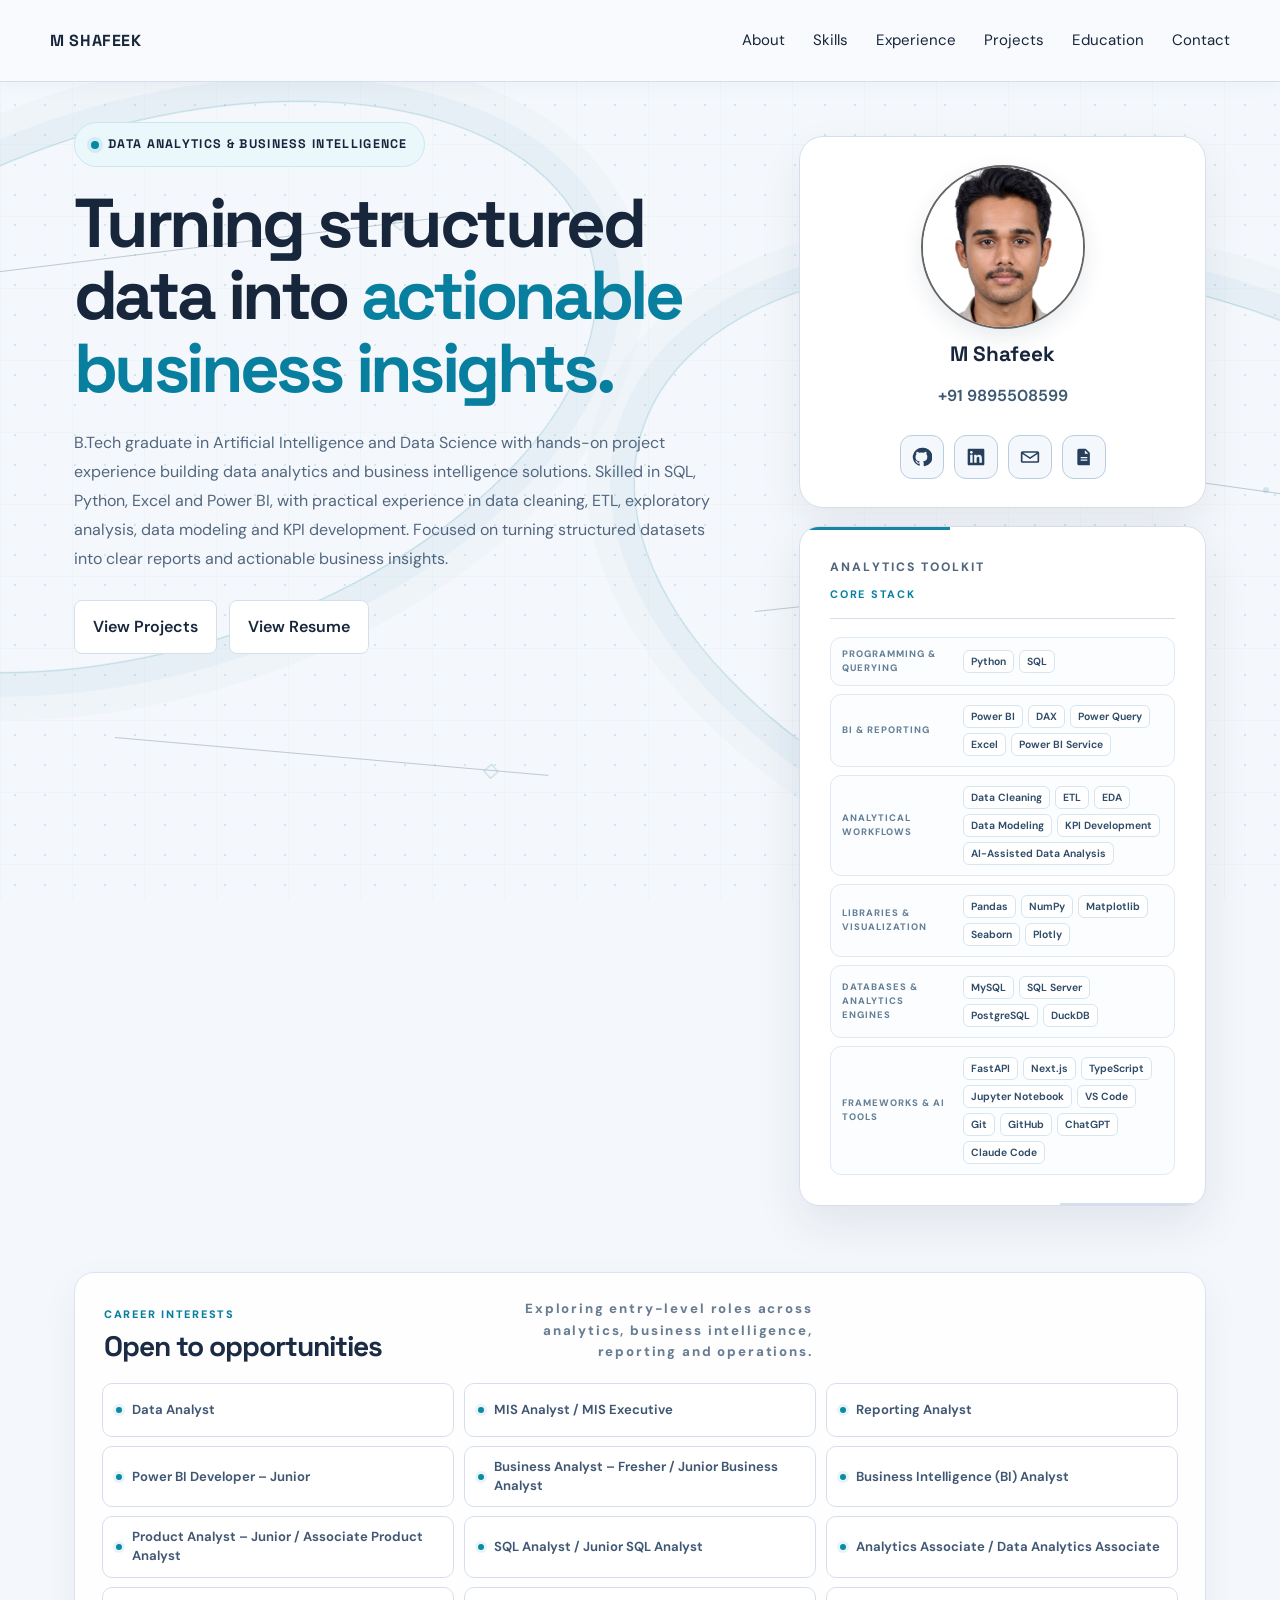
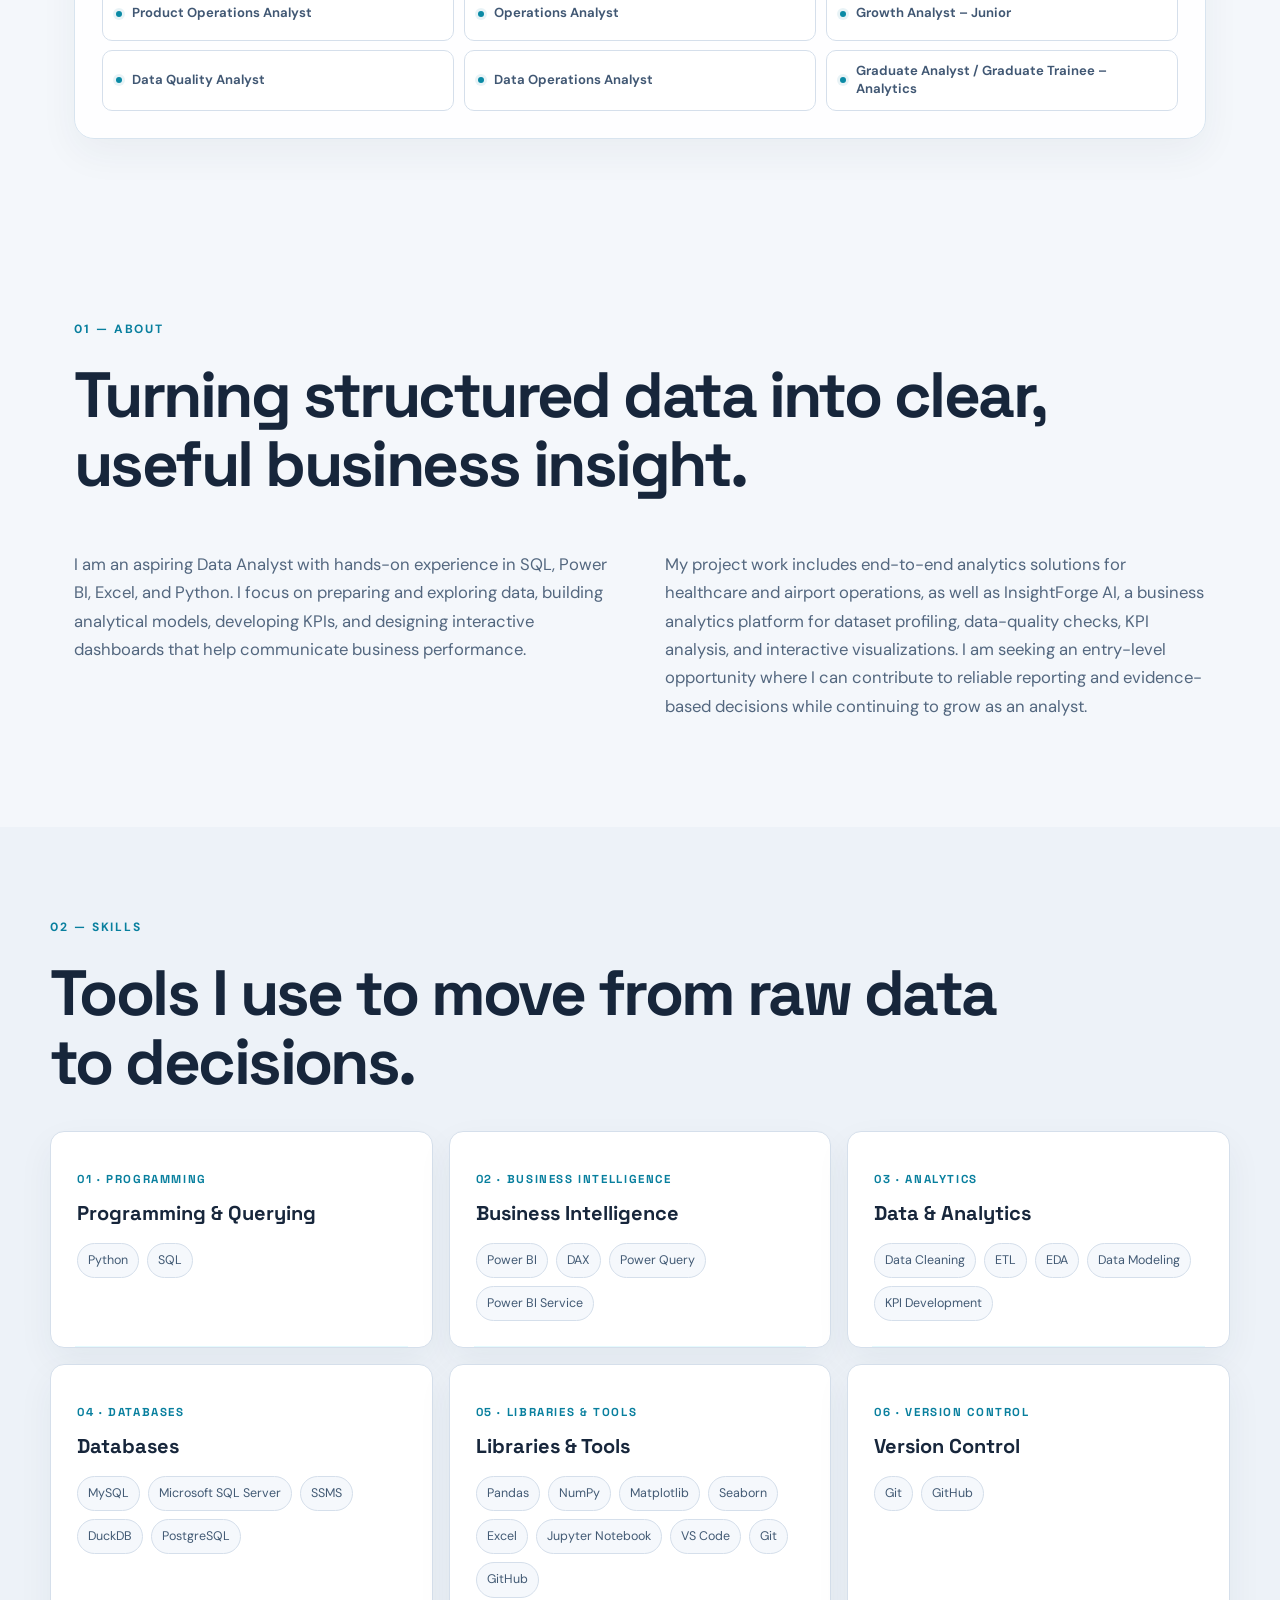
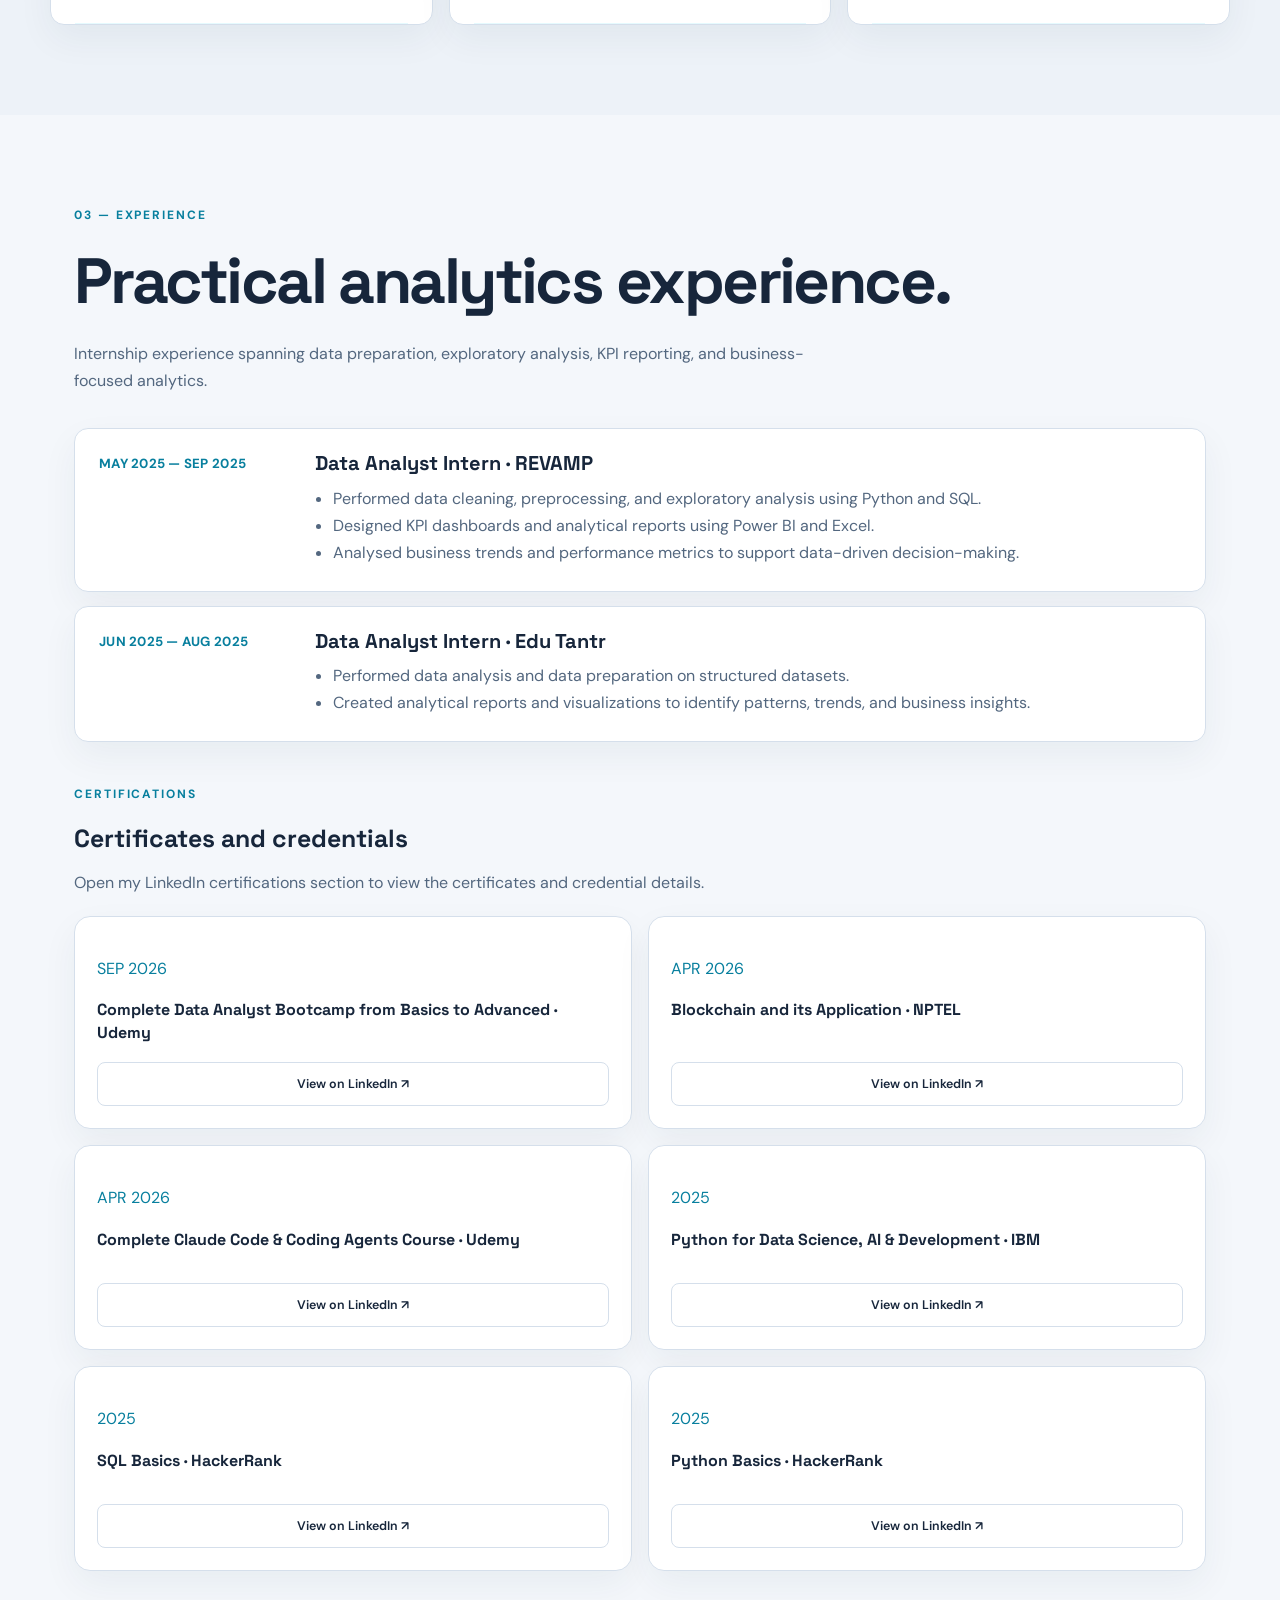
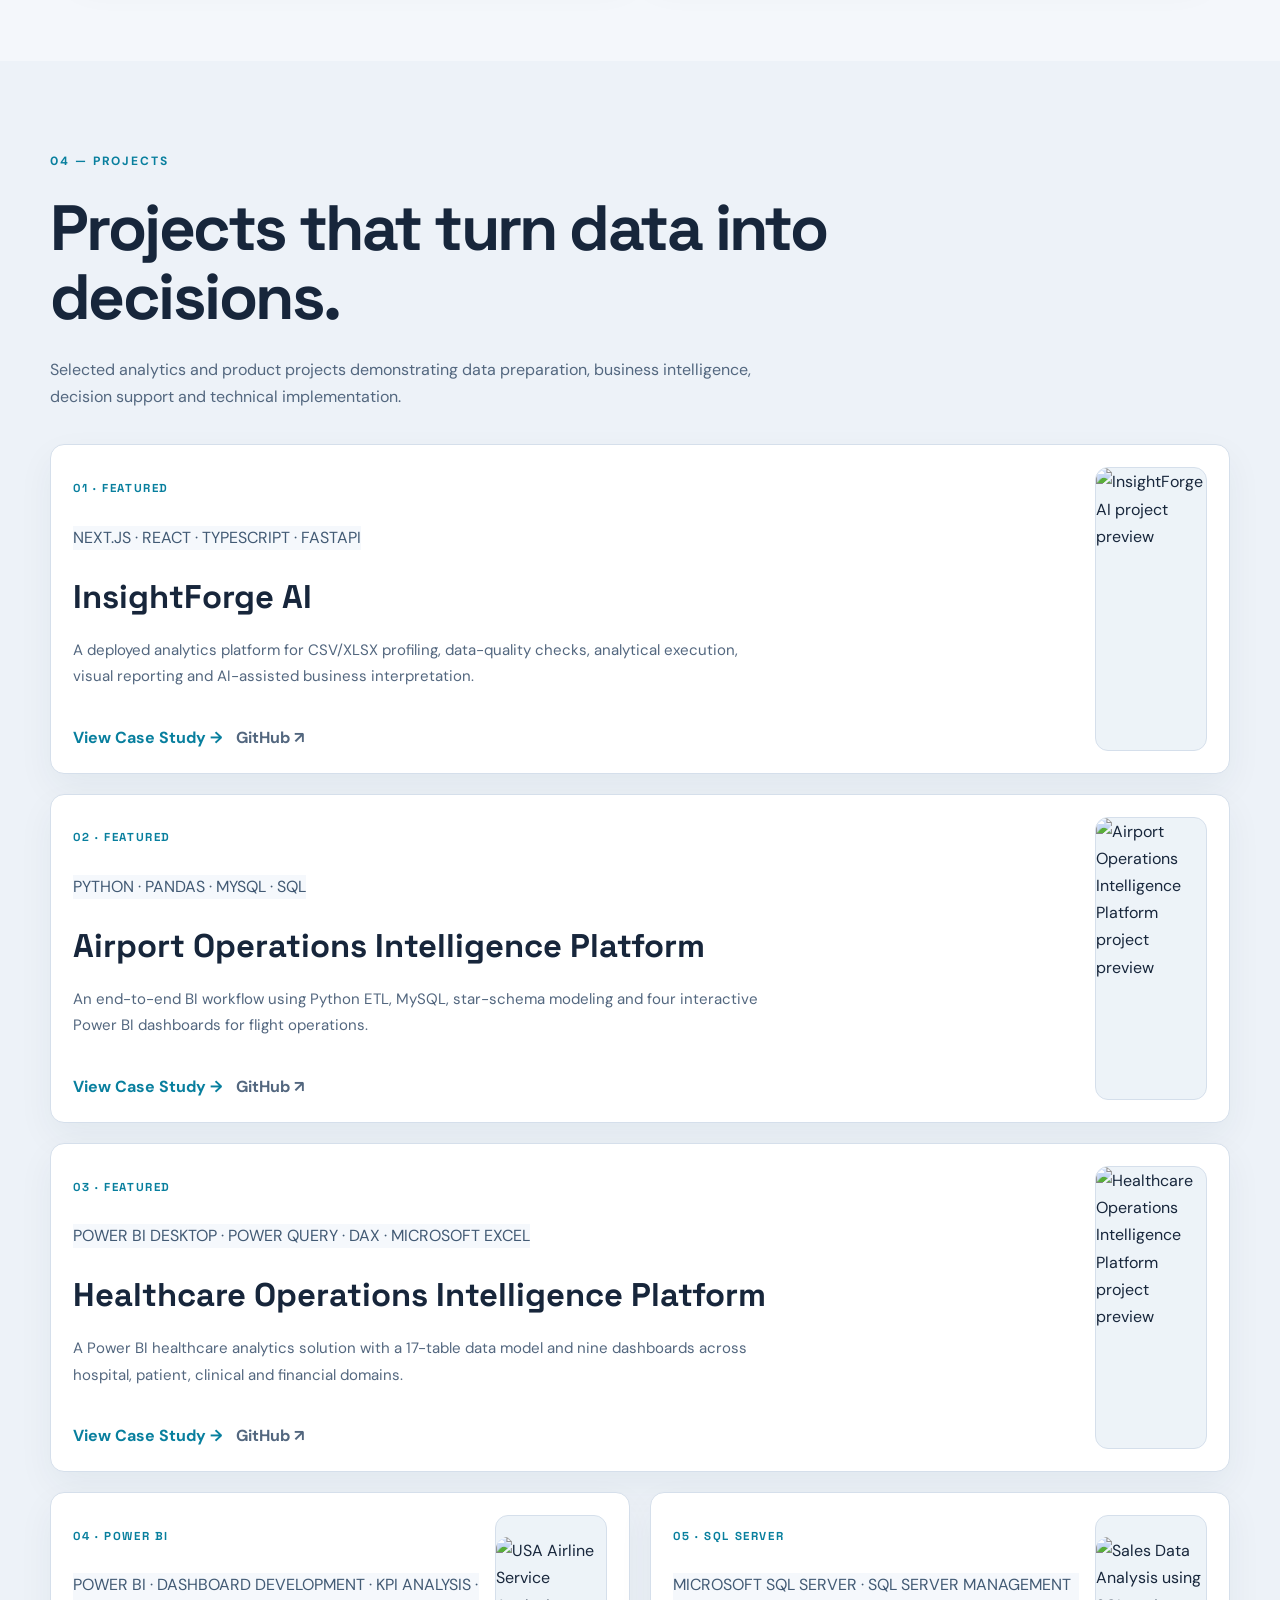
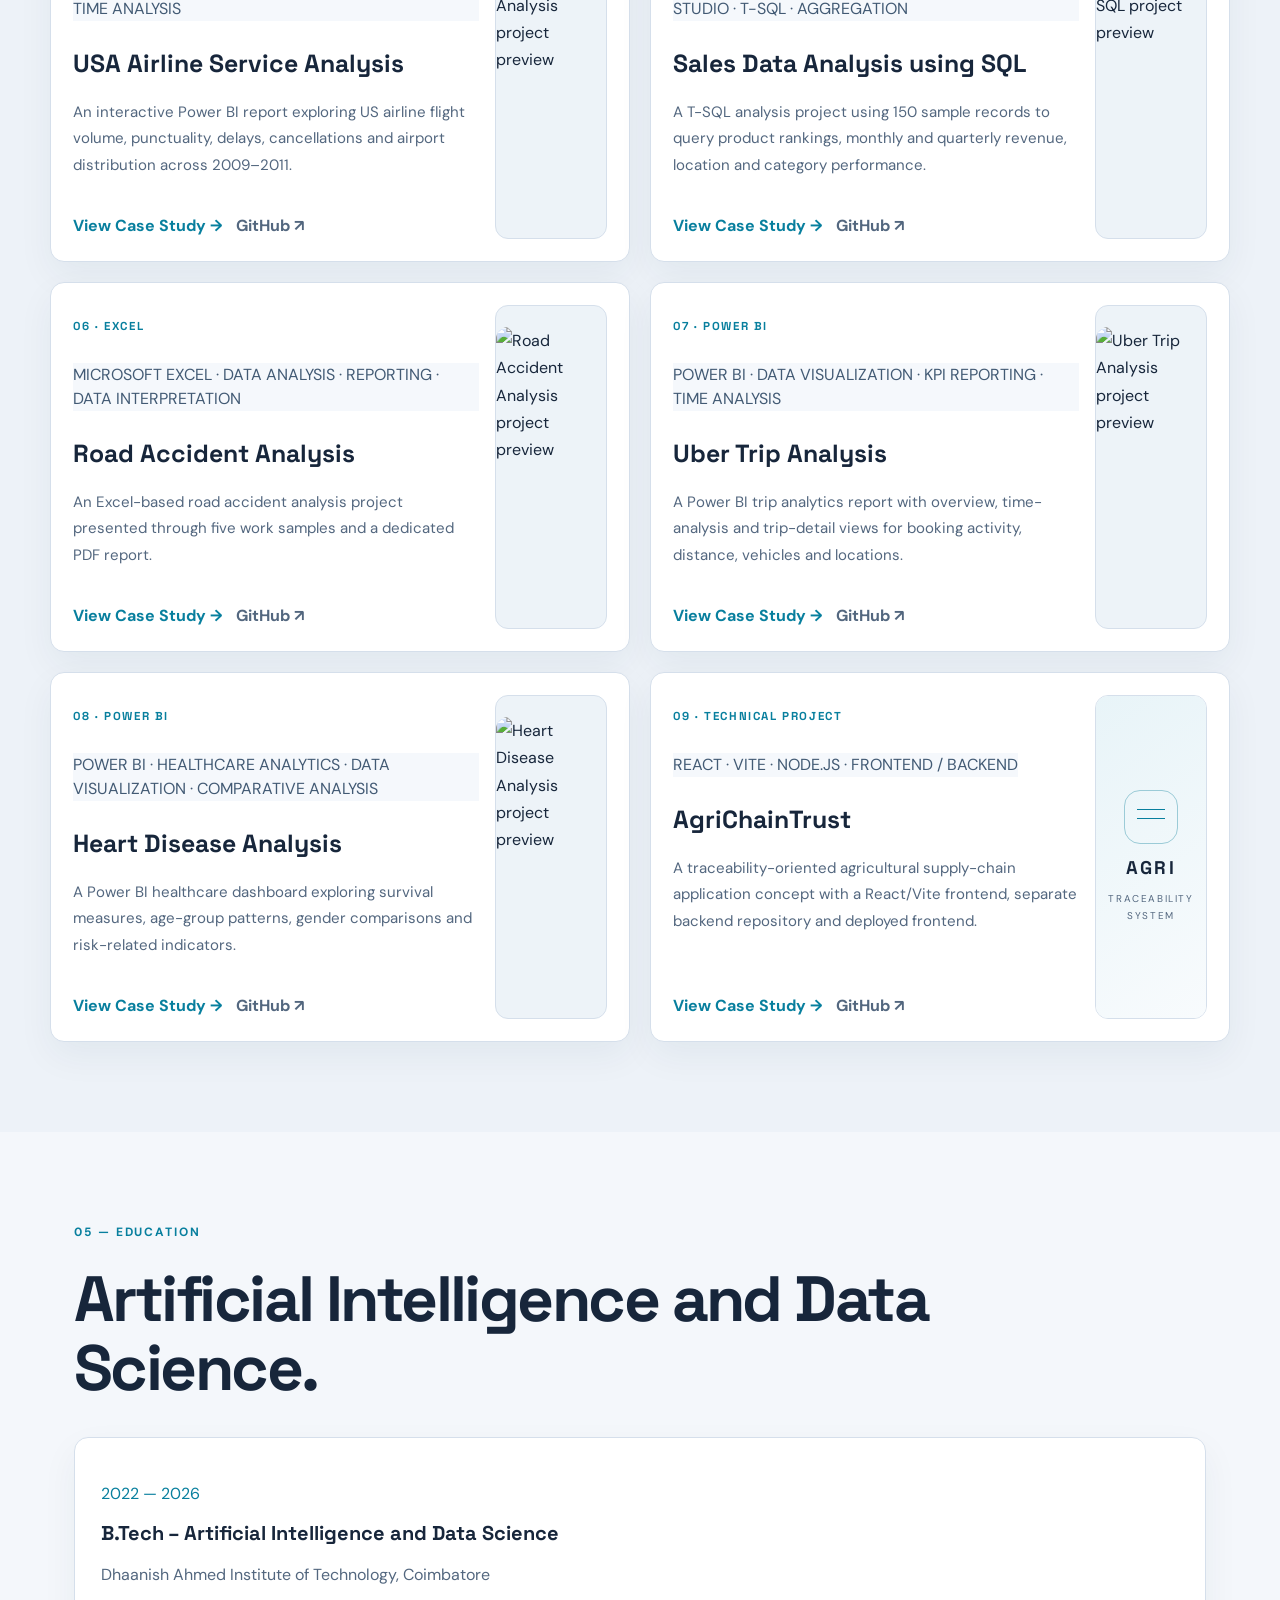
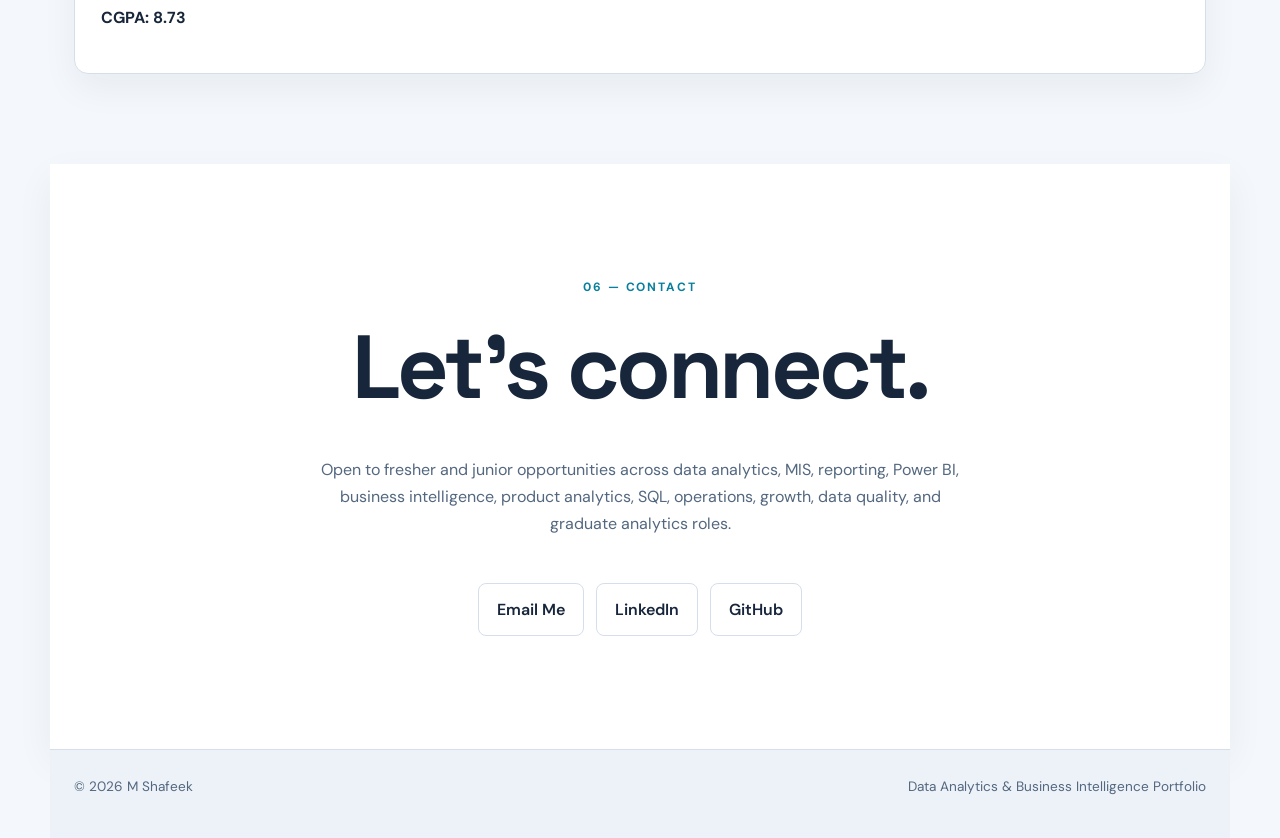
==== commit 8ea61c3d: "Add files via upload" ====
--- a/index.html
+++ b/index.html
@@ -10,7 +10,7 @@
 <body class="home-page light-only">
 <div aria-hidden="true" class="background-lines"><span></span><span></span><span></span><span></span></div>
 <header class="nav"><div class="nav-left"><a class="brand" href="#home">M SHAFEEK</a></div><nav aria-label="Primary navigation">
-<a href="#about">About</a><a href="#career-interests">Interests</a><a href="#skills">Skills</a><a href="#experience">Experience</a><a href="#projects">Projects</a><a href="#certifications">Certifications</a><a href="#education">Education</a><a href="#contact">Contact</a>
+<a href="#about">About</a><a href="#skills">Skills</a><a href="#experience">Experience</a><a href="#projects">Projects</a><a href="#education">Education</a><a href="#contact">Contact</a>
 </nav></header>
 <main>
 <section class="hero" id="home">
@@ -21,74 +21,49 @@
 <div class="actions"><a class="button primary" href="#projects">View Projects</a><a class="button secondary" href="resume.pdf" rel="noopener" target="_blank">View Resume</a></div>
 </div>
 <div class="hero-visual"><div class="hero-visual-stack">
-<div class="profile-photo-wrap"><img alt="M Shafeek portrait" class="profile-photo" id="profile-photo" loading="eager" src="M_Shafeek.jpg"/><span aria-hidden="true" class="profile-initials">MS</span><div class="profile-caption"><strong>M Shafeek</strong><a class="profile-phone" href="tel:+919895508599">+91 9895508599</a><div aria-label="Personal links" class="profile-socials"><a aria-label="GitHub" href="https://github.com/M-Shafeek06" rel="noopener" target="_blank" title="GitHub"><svg aria-hidden="true" viewbox="0 0 24 24"><path d="M12 .9a11.1 11.1 0 0 0-3.51 21.63c.56.1.76-.24.76-.54v-2.08c-3.1.67-3.76-1.31-3.76-1.31-.51-1.3-1.24-1.65-1.24-1.65-1.01-.69.08-.68.08-.68 1.12.08 1.71 1.15 1.71 1.15 1 .1.1 1.98 2.56 1.41-.1-.72.39-1.21.7-1.49-2.48-.28-5.09-1.24-5.09-5.53 0-1.22.44-2.22 1.15-3-.12-.28-.5-1.42.11-2.96 0 0 .94-.3 3.05 1.15a10.6 10.6 0 0 1 5.55 0c2.12-1.45 3.05-1.15 3.05-1.15.61 1.54.23 2.68.11 2.96.72.78 1.15 1.78 1.15 3 0 4.3-2.61 5.25-5.1 5.53.4.35.75 1.03.75 2.08v3.08c0 .3.2.65.77.54A11.1 11.1 0 0 0 12 .9Z"></path></svg></a><a aria-label="LinkedIn" href="https://www.linkedin.com/in/m-shafeek/" rel="noopener" target="_blank" title="LinkedIn"><svg aria-hidden="true" viewbox="0 0 24 24"><path d="M20.45 2H3.55C2.69 2 2 2.68 2 3.52v16.96c0 .84.69 1.52 1.55 1.52h16.9c.86 0 1.55-.68 1.55-1.52V3.52c0-.84-.69-1.52-1.55-1.52ZM7.93 18.9H4.98V9.4h2.95v9.5ZM6.46 8.1a1.71 1.71 0 1 1 0-3.42 1.71 1.71 0 0 1 0 3.42ZM19 18.9h-2.95v-4.62c0-1.1-.02-2.51-1.53-2.51-1.53 0-1.77 1.2-1.77 2.43v4.7H9.8V9.4h2.83v1.3h.04c.4-.75 1.36-1.53 2.8-1.53 3 0 3.54 1.97 3.54 4.53v5.2Z"></path></svg></a><a aria-label="Email" href="mailto:shafeekm529@gmail.com" title="Email"><svg aria-hidden="true" viewbox="0 0 24 24"><path d="M3 5h18a2 2 0 0 1 2 2v10a2 2 0 0 1-2 2H3a2 2 0 0 1-2-2V7a2 2 0 0 1 2-2Zm9 7.2L20.2 7H3.8L12 12.2Zm0 2.2L3 8.3V17h18V8.3l-9 6.1Z"></path></svg></a><a aria-label="Resume" href="resume.pdf" rel="noopener" target="_blank" title="Resume"><svg aria-hidden="true" viewbox="0 0 24 24"><path d="M6 2h8l5 5v15H6a2 2 0 0 1-2-2V4a2 2 0 0 1 2-2Zm7 1.8V8h4.2L13 3.8ZM8 12v1.5h8V12H8Zm0 3v1.5h8V15H8Z"></path></svg></a></div></div></div>
-<div class="hero-card toolkit-card"><div class="toolkit-top"><p class="card-label">CORE STACK</p></div><div class="toolkit-groups">
-<div class="toolkit-group core-stack-group"><div class="toolkit-tags">
-<span>SQL</span><span>Power BI</span><span>Python</span><span>Excel</span><span>DAX</span><span>Pandas</span><span>MySQL</span><span>ETL</span><span>Claude AI</span>
-</div></div>
-</div></div>
+<div class="profile-photo-wrap"><img alt="M Shafeek portrait" class="profile-photo" id="profile-photo" loading="eager" src="M_Shafeek.jpg"/><span aria-hidden="true" class="profile-initials">MS</span><div class="profile-caption"><strong>M Shafeek</strong><a class="profile-phone" href="tel:+919895508599">+91 9895508599</a><div aria-label="Personal links" class="profile-socials"><a aria-label="GitHub" href="https://github.com/M-Shafeek06" rel="noopener" target="_blank" title="GitHub"><svg aria-hidden="true" viewbox="0 0 24 24"><path d="M12 .9a11.1 11.1 0 0 0-3.51 21.63c.56.1.76-.24.76-.54v-2.08c-3.1.67-3.76-1.31-3.76-1.31-.51-1.3-1.24-1.65-1.24-1.65-1.01-.69.08-.68.08-.68 1.12.08 1.71 1.15 1.71 1.15 1 .1.1 1.98 2.56 1.41.1-.72.39-1.21.7-1.49-2.48-.28-5.09-1.24-5.09-5.53 0-1.22.44-2.22 1.15-3-.12-.28-.5-1.42.11-2.96 0 0 .94-.3 3.05 1.15a10.6 10.6 0 0 1 5.55 0c2.12-1.45 3.05-1.15 3.05-1.15.61 1.54.23 2.68.11 2.96.72.78 1.15 1.78 1.15 3 0 4.3-2.61 5.25-5.1 5.53.4.35.75 1.03.75 2.08v3.08c0 .3.2.65.77.54A11.1 11.1 0 0 0 12 .9Z"></path></svg></a><a aria-label="LinkedIn" href="https://www.linkedin.com/in/m-shafeek/" rel="noopener" target="_blank" title="LinkedIn"><svg aria-hidden="true" viewbox="0 0 24 24"><path d="M20.45 2H3.55C2.69 2 2 2.68 2 3.52v16.96c0 .84.69 1.52 1.55 1.52h16.9c.86 0 1.55-.68 1.55-1.52V3.52c0-.84-.69-1.52-1.55-1.52ZM7.93 18.9H4.98V9.4h2.95v9.5ZM6.46 8.1a1.71 1.71 0 1 1 0-3.42 1.71 1.71 0 0 1 0 3.42ZM19 18.9h-2.95v-4.62c0-1.1-.02-2.51-1.53-2.51-1.53 0-1.77 1.2-1.77 2.43v4.7H9.8V9.4h2.83v1.3h.04c.4-.75 1.36-1.53 2.8-1.53 3 0 3.54 1.97 3.54 4.53v5.2Z"></path></svg></a><a aria-label="Email" href="mailto:shafeekm529@gmail.com" title="Email"><svg aria-hidden="true" viewbox="0 0 24 24"><path d="M3 5h18a2 2 0 0 1 2 2v10a2 2 0 0 1-2 2H3a2 2 0 0 1-2-2V7a2 2 0 0 1 2-2Zm9 7.2L20.2 7H3.8L12 12.2Zm0 2.2L3 8.3V17h18V8.3l-9 6.1Z"></path></svg></a><a aria-label="Resume" href="resume.pdf" rel="noopener" target="_blank" title="Resume"><svg aria-hidden="true" viewbox="0 0 24 24"><path d="M6 2h8l5 5v15H6a2 2 0 0 1-2-2V4a2 2 0 0 1 2-2Zm7 1.8V8h4.2L13 3.8ZM8 12v1.5h8V12H8Zm0 3v1.5h8V15H8Z"></path></svg></a></div></div></div><div class="hero-card toolkit-card"><div class="toolkit-top"><div><p class="card-label">ANALYTICS TOOLKIT</p><p class="toolkit-subtitle">CORE STACK</p></div></div><div class="toolkit-groups">
+<div class="toolkit-group"><p>PROGRAMMING &amp; QUERYING</p><div class="toolkit-tags"><span>Python</span><span>SQL</span></div></div>
+<div class="toolkit-group"><p>BI &amp; REPORTING</p><div class="toolkit-tags"><span>Power BI</span><span>DAX</span><span>Power Query</span><span>Excel</span><span>Power BI Service</span></div></div>
+<div class="toolkit-group"><p>ANALYTICAL WORKFLOWS</p><div class="toolkit-tags"><span>Data Cleaning</span><span>ETL</span><span>EDA</span><span>Data Modeling</span><span>KPI Development</span><span>AI-Assisted Data Analysis</span></div></div>
+<div class="toolkit-group"><p>LIBRARIES &amp; VISUALIZATION</p><div class="toolkit-tags"><span>Pandas</span><span>NumPy</span><span>Matplotlib</span><span>Seaborn</span><span>Plotly</span></div></div>
+<div class="toolkit-group"><p>DATABASES &amp; ANALYTICS ENGINES</p><div class="toolkit-tags"><span>MySQL</span><span>SQL Server</span><span>PostgreSQL</span><span>DuckDB</span></div></div>
+<div class="toolkit-group"><p>FRAMEWORKS &amp; AI TOOLS</p><div class="toolkit-tags"><span>FastAPI</span><span>Next.js</span><span>TypeScript</span><span>Jupyter Notebook</span><span>VS Code</span><span>Git</span><span>GitHub</span><span>ChatGPT</span><span>Claude Code</span></div></div>
+</div></div></div></div>
+<div aria-label="Open to entry-level opportunities" class="hero-open-roles">
+<div class="opportunity-heading">
+<div><p class="opportunity-kicker">CAREER INTERESTS</p><h2>Open to opportunities</h2></div>
+<p class="opportunity-note">Exploring entry-level roles across analytics, business intelligence, reporting and operations.</p>
+</div>
+<div class="opportunity-grid"><span class="opportunity-role">Data Analyst</span><span class="opportunity-role">MIS Analyst / MIS Executive</span><span class="opportunity-role">Reporting Analyst</span><span class="opportunity-role">Power BI Developer – Junior</span><span class="opportunity-role">Business Analyst – Fresher / Junior Business Analyst</span><span class="opportunity-role">Business Intelligence (BI) Analyst</span><span class="opportunity-role">Product Analyst – Junior / Associate Product Analyst</span><span class="opportunity-role">SQL Analyst / Junior SQL Analyst</span><span class="opportunity-role">Analytics Associate / Data Analytics Associate</span><span class="opportunity-role">Product Operations Analyst</span><span class="opportunity-role">Operations Analyst</span><span class="opportunity-role">Growth Analyst – Junior</span><span class="opportunity-role">Data Quality Analyst</span><span class="opportunity-role">Data Operations Analyst</span><span class="opportunity-role">Graduate Analyst / Graduate Trainee – Analytics</span></div>
+</div></section>
+<section class="section" id="about"><div class="section-heading"><p class="eyebrow">01 — ABOUT</p><h2>Turning structured data into clear, useful business insight.</h2></div><div class="two-column"><p>I am an aspiring Data Analyst with hands-on experience in SQL, Power BI, Excel, and Python. I focus on preparing and exploring data, building analytical models, developing KPIs, and designing interactive dashboards that help communicate business performance.</p><p>My project work includes end-to-end analytics solutions for healthcare and airport operations, as well as InsightForge AI, a business analytics platform for dataset profiling, data-quality checks, KPI analysis, and interactive visualizations. I am seeking an entry-level opportunity where I can contribute to reliable reporting and evidence-based decisions while continuing to grow as an analyst.</p></div></section>
+<section class="section alt" id="skills"><div class="section-heading"><p class="eyebrow">02 — SKILLS</p><h2>Tools I use to move from raw data to decisions.</h2></div>
+<div class="skill-grid">
+<article><p class="project-number">01 · PROGRAMMING</p><h3>Programming &amp; Querying</h3><div class="skill-list"><span class="skill-pill">Python</span><span class="skill-pill">SQL</span></div></article>
+<article><p class="project-number">02 · BUSINESS INTELLIGENCE</p><h3>Business Intelligence</h3><div class="skill-list"><span class="skill-pill">Power BI</span><span class="skill-pill">DAX</span><span class="skill-pill">Power Query</span><span class="skill-pill">Power BI Service</span></div></article>
+<article><p class="project-number">03 · ANALYTICS</p><h3>Data &amp; Analytics</h3><div class="skill-list"><span class="skill-pill">Data Cleaning</span><span class="skill-pill">ETL</span><span class="skill-pill">EDA</span><span class="skill-pill">Data Modeling</span><span class="skill-pill">KPI Development</span></div></article>
+<article><p class="project-number">04 · DATABASES</p><h3>Databases</h3><div class="skill-list"><span class="skill-pill">MySQL</span><span class="skill-pill">Microsoft SQL Server</span><span class="skill-pill">SSMS</span><span class="skill-pill">DuckDB</span><span class="skill-pill">PostgreSQL</span></div></article>
+<article><p class="project-number">05 · LIBRARIES &amp; TOOLS</p><h3>Libraries &amp; Tools</h3><div class="skill-list"><span class="skill-pill">Pandas</span><span class="skill-pill">NumPy</span><span class="skill-pill">Matplotlib</span><span class="skill-pill">Seaborn</span><span class="skill-pill">Excel</span><span class="skill-pill">Jupyter Notebook</span><span class="skill-pill">VS Code</span><span class="skill-pill">Git</span><span class="skill-pill">GitHub</span></div></article>
+<article><p class="project-number">06 · VERSION CONTROL</p><h3>Version Control</h3><div class="skill-list"><span class="skill-pill">Git</span><span class="skill-pill">GitHub</span></div></article>
+</div></section>
+<section class="section" id="experience"><div class="section-heading"><p class="eyebrow">03 — EXPERIENCE</p><h2>Practical analytics experience.</h2><p class="muted section-note">Internship experience spanning data preparation, exploratory analysis, KPI reporting, and business-focused analytics.</p></div><div class="timeline">
+<article class="timeline-item"><div class="date">MAY 2025 — SEP 2025</div><div><h3>Data Analyst Intern · REVAMP</h3><ul><li>Performed data cleaning, preprocessing, and exploratory analysis using Python and SQL.</li><li>Designed KPI dashboards and analytical reports using Power BI and Excel.</li><li>Analysed business trends and performance metrics to support data-driven decision-making.</li></ul></div></article>
+<article class="timeline-item"><div class="date">JUN 2025 — AUG 2025</div><div><h3>Data Analyst Intern · Edu Tantr</h3><ul><li>Performed data analysis and data preparation on structured datasets.</li><li>Created analytical reports and visualizations to identify patterns, trends, and business insights.</li></ul></div></article>
+</div>
+<div class="experience-development certifications-block">
+<div class="section-heading"><p class="eyebrow">CERTIFICATIONS</p><h3>Certificates and credentials</h3><p class="muted">Open my LinkedIn certifications section to view the certificates and credential details.</p></div>
+<div class="certification-grid">
+<article class="development-card"><div><p class="date">SEP 2026</p><h3>Complete Data Analyst Bootcamp from Basics to Advanced · Udemy</h3></div><a class="button secondary" href="https://www.linkedin.com/in/m-shafeek/details/certifications/" rel="noopener" target="_blank">View on LinkedIn ↗</a></article>
+<article class="development-card"><div><p class="date">APR 2026</p><h3>Blockchain and its Application · NPTEL</h3></div><a class="button secondary" href="https://www.linkedin.com/in/m-shafeek/details/certifications/" rel="noopener" target="_blank">View on LinkedIn ↗</a></article>
+<article class="development-card"><div><p class="date">APR 2026</p><h3>Complete Claude Code &amp; Coding Agents Course · Udemy</h3></div><a class="button secondary" href="https://www.linkedin.com/in/m-shafeek/details/certifications/" rel="noopener" target="_blank">View on LinkedIn ↗</a></article>
+<article class="development-card"><div><p class="date">2025</p><h3>Python for Data Science, AI &amp; Development · IBM</h3></div><a class="button secondary" href="https://www.linkedin.com/in/m-shafeek/details/certifications/" rel="noopener" target="_blank">View on LinkedIn ↗</a></article>
+<article class="development-card"><div><p class="date">2025</p><h3>SQL Basics · HackerRank</h3></div><a class="button secondary" href="https://www.linkedin.com/in/m-shafeek/details/certifications/" rel="noopener" target="_blank">View on LinkedIn ↗</a></article>
+<article class="development-card"><div><p class="date">2025</p><h3>Python Basics · HackerRank</h3></div><a class="button secondary" href="https://www.linkedin.com/in/m-shafeek/details/certifications/" rel="noopener" target="_blank">View on LinkedIn ↗</a></article>
 </div></div></section>
-<section class="section" id="about"><div class="section-heading"><p class="eyebrow">01 — ABOUT</p><h2>Turning structured data into clear, useful business insight.</h2></div><div class="two-column"><p>I am an aspiring Data Analyst with hands-on experience in SQL, Power BI, Excel, and Python. I focus on preparing and exploring data, building analytical models, developing KPIs, and designing interactive dashboards that help communicate business performance.</p><p>My project work includes end-to-end analytics solutions for healthcare and airport operations, as well as InsightForge AI, a business analytics platform for dataset profiling, data-quality checks, KPI analysis, and interactive visualizations. I am seeking an entry-level opportunity where I can contribute to reliable reporting and evidence-based decisions while continuing to grow as an analyst.</p></div></section><section aria-label="Career interests and target roles" class="section career-section" id="career-interests">
-<div class="section-heading">
-  <p class="eyebrow">02 — CAREER INTERESTS</p>
-  <h2>Exploring roles across analytics and business intelligence.</h2>
-  <p class="muted section-note">Targeting entry-level opportunities where data preparation, reporting, analytical thinking, and business understanding create value.</p>
-</div>
-<div aria-label="Career interests and target roles" class="hero-open-roles" id="career-interests-panel">
-  <div class="opportunity-heading"><div><h3>Open to opportunities</h3></div></div>
-  <div class="opportunity-grid">
-    <span class="opportunity-role">Data Analyst</span>
-    <span class="opportunity-role">MIS Analyst / MIS Executive</span>
-    <span class="opportunity-role">Reporting Analyst</span>
-    <span class="opportunity-role">Power BI Developer – Junior</span>
-    <span class="opportunity-role">Business Analyst – Fresher / Junior Business Analyst</span>
-    <span class="opportunity-role">Business Intelligence (BI) Analyst</span>
-    <span class="opportunity-role">Product Analyst – Junior / Associate Product Analyst</span>
-    <span class="opportunity-role">SQL Analyst / Junior SQL Analyst</span>
-    <span class="opportunity-role">Analytics Associate / Data Analytics Associate</span>
-    <span class="opportunity-role">Product Operations Analyst</span>
-    <span class="opportunity-role">Operations Analyst</span>
-    <span class="opportunity-role">Growth Analyst – Junior</span>
-    <span class="opportunity-role">Data Quality Analyst</span>
-    <span class="opportunity-role">Data Operations Analyst</span>
-    <span class="opportunity-role">Graduate Analyst / Graduate Trainee – Analytics</span>
-  </div>
-</div>
-</section>
-<section class="section alt" id="skills"><div class="section-heading"><p class="eyebrow">03 — SKILLS</p><h2>Tools and techniques behind my analytics work.</h2></div>
-<div class="skill-grid">
-<article><p class="project-number">01 · PROGRAMMING &amp; QUERYING</p><h3>Programming &amp; Querying</h3><div class="skill-list"><span class="skill-pill primary-skill">SQL</span><span class="skill-pill primary-skill">Python</span></div></article>
-<article><p class="project-number">02 · BUSINESS INTELLIGENCE</p><h3>Business Intelligence &amp; Reporting</h3><div class="skill-list"><span class="skill-pill primary-skill">Power BI</span><span class="skill-pill primary-skill">Excel</span><span class="skill-pill supporting-skill">Power Query</span><span class="skill-pill supporting-skill">DAX</span><span class="skill-pill supporting-skill">Power BI Service</span></div></article>
-<article><p class="project-number">03 · DATA ANALYTICS</p><h3>Data Analytics Workflows</h3><div class="skill-list"><span class="skill-pill primary-skill">Data Cleaning</span><span class="skill-pill primary-skill">Exploratory Data Analysis</span><span class="skill-pill primary-skill">Data Modeling</span><span class="skill-pill supporting-skill">ETL</span><span class="skill-pill supporting-skill">KPI Development</span><span class="skill-pill supporting-skill">Data Visualization</span><span class="skill-pill supporting-skill">AI-Assisted Data Analysis</span></div></article>
-<article><p class="project-number">04 · DATABASES &amp; ENGINES</p><h3>Databases &amp; Analytics Engines</h3><div class="skill-list"><span class="skill-pill primary-skill">MySQL</span><span class="skill-pill primary-skill">Microsoft SQL Server</span><span class="skill-pill supporting-skill">PostgreSQL</span><span class="skill-pill supporting-skill">DuckDB</span></div></article>
-<article><p class="project-number">05 · PYTHON LIBRARIES</p><h3>Libraries &amp; Visualization</h3><div class="skill-list"><span class="skill-pill primary-skill">Pandas</span><span class="skill-pill supporting-skill">NumPy</span><span class="skill-pill supporting-skill">Matplotlib</span><span class="skill-pill supporting-skill">Seaborn</span><span class="skill-pill supporting-skill">Plotly</span></div></article>
-<article><p class="project-number">06 · FRAMEWORKS &amp; TOOLS</p><h3>Development &amp; AI Tools</h3><div class="skill-list"><span class="skill-pill primary-skill">FastAPI</span><span class="skill-pill primary-skill">Next.js</span><span class="skill-pill primary-skill">TypeScript</span><span class="skill-pill supporting-skill">Jupyter Notebook</span><span class="skill-pill supporting-skill">Git</span><span class="skill-pill supporting-skill">GitHub</span><span class="skill-pill supporting-skill">VS Code</span><span class="skill-pill supporting-skill">Claude Code</span><span class="skill-pill supporting-skill">ChatGPT</span></div></article>
-</div></section>
-<section class="section" id="experience"><div class="section-heading"><p class="eyebrow">04 — EXPERIENCE &amp; TRAINING</p><h2>Practical experience. Structured learning.</h2><p class="muted section-note">Hands-on exposure to dataset preparation, analysis, and reporting, supported by structured training in widely used analytics tools.</p></div><div class="timeline">
-<article class="timeline-item"><div class="date">JUN 2025 — AUG 2025</div><div><p class="project-number">INTERNSHIP EXPERIENCE</p><h3>Data Analyst Intern · EDU TANTR (Remote)</h3><ul><li>Prepared, cleaned, and analyzed structured datasets to support assigned analytics tasks, strengthening data accuracy and readiness for meaningful analysis.</li><li>Translated findings into clear reports and visualizations, highlighting patterns and trends in a format that supports easier interpretation.</li></ul>
-<div class="experience-tags" aria-label="Internship focus areas"><span>Data Preparation</span><span>Exploratory Analysis</span><span>Reporting</span><span>Visualizations</span><span>Remote Internship</span></div>
-</div></article>
-<article class="timeline-item"><div class="date">MAY 2025 — SEP 2025</div><div><p class="project-number">TRAINING &amp; DEVELOPMENT</p><h3>Data Science &amp; Data Analytics Training Programme · REVAMP Academy</h3><ul><li>Completed a four-month programme covering Python, SQL, Power BI, Tableau, and Excel, building a practical foundation across the data analytics workflow.</li><li>Practised data preprocessing, exploratory analysis, and visualization through guided exercises and applied learning.</li></ul>
-<div class="experience-tags" aria-label="Training curriculum"><span>Python</span><span>SQL</span><span>Power BI</span><span>Tableau</span><span>Excel</span></div>
-</div></article>
-</div>
-</section>
-<section class="section alt" id="projects"><div class="section-heading"><p class="eyebrow">05 — PROJECTS</p><h2>Projects that turn data into decisions.</h2></div>
-<div class="project-grid">
-<article class="project featured insightforge-featured"><div class="project-main"><p class="project-number">01 · FEATURED</p><div class="project-rule"></div><span class="tag">NEXT.JS · FASTAPI · PYTHON · DUCKDB</span><h3>InsightForge AI</h3><p>Deployed business analytics platform for CSV/XLSX profiling, data-quality assessment, deterministic analysis, visualizations, evidence-backed insights and business analysis planning.</p><div class="project-actions"><a href="insightforge-ai.html">View Case Study →</a><a class="text-link" href="https://github.com/M-Shafeek06/insightforge-ai" rel="noopener" target="_blank">GitHub ↗</a></div></div><div class="project-side"><span>CSV / XLSX</span><span>DATA<br/>QUALITY</span><span>INSIGHTS</span></div></article>
-<article class="project featured"><div class="project-main"><p class="project-number">02 · FEATURED</p><div class="project-rule"></div><span class="tag">PYTHON · SQL · MYSQL · POWER BI</span><h3>Airport Operations Intelligence Platform</h3><p>End-to-end BI solution transforming historical flight data through Python ETL, MySQL, star-schema modeling and four interactive Power BI dashboards.</p><div class="project-actions"><a href="airport-operations.html">View Case Study →</a><a class="text-link" href="https://github.com/M-Shafeek06/Airport-Operations-Intelligence-Platform" rel="noopener" target="_blank">GitHub ↗</a></div></div><div class="project-side"><span>ETL</span><span>STAR<br/>SCHEMA</span><span>4 DASHBOARDS</span></div></article>
-<article class="project featured"><div class="project-main"><p class="project-number">03 · FEATURED</p><div class="project-rule"></div><span class="tag">POWER BI · POWER QUERY · DAX · EXCEL</span><h3>Healthcare Operations Intelligence</h3><p>Healthcare analytics solution covering clinical, operational and financial reporting through a 17-table analytical model and nine dashboard modules.</p><div class="project-actions"><a href="healthcare-operations.html">View Case Study →</a><a class="text-link" href="https://github.com/M-Shafeek06/Healthcare-Operations-Intelligence" rel="noopener" target="_blank">GitHub ↗</a></div></div><div class="project-side"><span>17 TABLES</span><span>9 MODULES</span><span>DAX<br/>KPI</span></div></article>
-<article class="project"><div class="project-main"><p class="project-number">04 · POWER BI</p><div class="project-rule"></div><span class="tag">POWER BI</span><h3>USA Airline Service Analysis</h3><p>Interactive analysis of US airline performance from 2009–2011, covering flight volume, on-time performance, delays, cancellations and trends.</p><div class="project-actions"><a href="usa-airline-service.html">View Case Study →</a><a class="text-link" href="https://github.com/M-Shafeek06/Usa_Airline_Service_Analysis" rel="noopener" target="_blank">GitHub ↗</a></div></div><div class="project-side"><span>2009–11</span><span>ON-TIME</span><span>DELAYS</span></div></article>
-<article class="project"><div class="project-main"><p class="project-number">05 · SQL SERVER</p><div class="project-rule"></div><span class="tag">SQL SERVER · T-SQL</span><h3>Sales Data Analysis using SQL</h3><p>SQL-focused sales analysis using Microsoft SQL Server Management Studio, supported by an analysis report.</p><div class="project-actions"><a href="sales-data-analysis.html">View Case Study →</a><a class="text-link" href="https://github.com/M-Shafeek06/Sales-Data-Analysis" rel="noopener" target="_blank">GitHub ↗</a></div></div><div class="project-side"><span>TOP 5</span><span>MONTHLY</span><span>REGION</span></div></article>
-<article class="project"><div class="project-main"><p class="project-number">06 · EXCEL</p><div class="project-rule"></div><span class="tag">EXCEL</span><h3>Road Accident Analysis</h3><p>Excel-based road accident analysis supported by a dedicated analysis report.</p><div class="project-actions"><a href="road-accident-analysis.html">View Case Study →</a><a class="text-link" href="https://github.com/M-Shafeek06/Road-Accident-Analysis" rel="noopener" target="_blank">GitHub ↗</a></div></div><div class="project-side"><span>EXCEL</span><span>ACCIDENT<br/>ANALYSIS</span><span>REPORT</span></div></article>
-<article class="project"><div class="project-main"><p class="project-number">07 · POWER BI</p><div class="project-rule"></div><span class="tag">POWER BI</span><h3>Uber Trip Analysis</h3><p>Power BI project focused on Uber trip analysis and interactive reporting.</p><div class="project-actions"><a href="uber-trip-analysis.html">View Case Study →</a><a class="text-link" href="https://github.com/M-Shafeek06/Uber-Trip-Analysis" rel="noopener" target="_blank">GitHub ↗</a></div></div><div class="project-side"><span>TRIPS</span><span>POWER BI</span><span>INTERACTIVE</span></div></article>
-<article class="project"><div class="project-main"><p class="project-number">08 · POWER BI</p><div class="project-rule"></div><span class="tag">POWER BI</span><h3>Heart Disease Analysis</h3><p>Power BI analytics project focused on exploring healthcare data through visual analysis.</p><div class="project-actions"><a href="heart-disease-analysis.html">View Case Study →</a><a class="text-link" href="https://github.com/M-Shafeek06/Heart-Disease-Analysis" rel="noopener" target="_blank">GitHub ↗</a></div></div><div class="project-side"><span>HEALTH</span><span>POWER BI</span><span>VISUAL<br/>ANALYSIS</span></div></article>
-<article class="project"><div class="project-main"><p class="project-number">09 · TECHNICAL PROJECT</p><div class="project-rule"></div><span class="tag">MERN · BLOCKCHAIN</span><h3>AgriChainTrust</h3><p>Technical project combining a MERN application with blockchain-based agricultural supply-chain verification.</p><div class="project-actions"><a href="agrichaintrust.html">View Case Study →</a><a class="text-link" href="https://github.com/M-Shafeek06/agrichain-frontend" rel="noopener" target="_blank">GitHub ↗</a></div></div><div class="project-side"><span>ETHEREUM</span><span>SHA-256</span><span>QR VERIFY</span><span>TRUST SCORE</span></div></article>
-</div></section><section class="section alt certifications-section" id="certifications"><div class="certifications-block">
-<div class="section-heading"><p class="eyebrow">06 — CERTIFICATIONS</p><h3>Certificates and credentials</h3><p class="muted">All 14 credentials listed on LinkedIn, ordered by relevance to analytics roles and then by issue date.</p></div>
-<div class="certification-grid"><article class="development-card certificate-card"><div><p class="date">NOV 2026</p><p class="certificate-category">Analytics Core</p><h3>AI for Data Analysis · insiderOne AI</h3></div><a class="button secondary" href="https://www.linkedin.com/in/m-shafeek/details/certifications/" rel="noopener" target="_blank">View on LinkedIn ↗</a></article><article class="development-card certificate-card"><div><p class="date">SEP 2026</p><p class="certificate-category">Analytics Core</p><h3>Complete Data Analyst Bootcamp From Basics To Advanced · Udemy</h3><p class="credential-id">Credential ID: UC-77da519f-d5de-4fce-bfd8-6017a6272a50</p></div><a class="button secondary" href="https://www.linkedin.com/in/m-shafeek/details/certifications/" rel="noopener" target="_blank">View on LinkedIn ↗</a></article><article class="development-card certificate-card"><div><p class="date">SEP 2025</p><p class="certificate-category">Analytics Core</p><h3>Data Science and Data Analytics · REVAMP</h3></div><a class="button secondary" href="https://www.linkedin.com/in/m-shafeek/details/certifications/" rel="noopener" target="_blank">View on LinkedIn ↗</a></article><article class="development-card certificate-card"><div><p class="date">AUG 2025</p><p class="certificate-category">Analytics Core</p><h3>Data Analytics · Edu Tantr</h3></div><a class="button secondary" href="https://www.linkedin.com/in/m-shafeek/details/certifications/" rel="noopener" target="_blank">View on LinkedIn ↗</a></article><article class="development-card certificate-card"><div><p class="date">JAN 2025</p><p class="certificate-category">Analytics Core</p><h3>Data Analysis: Hypothesis Testing · The Open University</h3></div><a class="button secondary" href="https://www.linkedin.com/in/m-shafeek/details/certifications/" rel="noopener" target="_blank">View on LinkedIn ↗</a></article><article class="development-card certificate-card"><div><p class="date">SEP 2024</p><p class="certificate-category">Analytics Core</p><h3>Data Analytics · MarcelloTech Trichy</h3></div><a class="button secondary" href="https://www.linkedin.com/in/m-shafeek/details/certifications/" rel="noopener" target="_blank">View on LinkedIn ↗</a></article><article class="development-card certificate-card"><div><p class="date">AUG 2025</p><p class="certificate-category">Programming &amp; Data</p><h3>SQL (Basics) · HackerRank</h3></div><a class="button secondary" href="https://www.linkedin.com/in/m-shafeek/details/certifications/" rel="noopener" target="_blank">View on LinkedIn ↗</a></article><article class="development-card certificate-card"><div><p class="date">AUG 2025</p><p class="certificate-category">Programming &amp; Data</p><h3>Python (Basics) · HackerRank</h3></div><a class="button secondary" href="https://www.linkedin.com/in/m-shafeek/details/certifications/" rel="noopener" target="_blank">View on LinkedIn ↗</a></article><article class="development-card certificate-card"><div><p class="date">MAR 2024</p><p class="certificate-category">Programming &amp; Data</p><h3>Python for Data Science, AI &amp; Development · IBM</h3></div><a class="button secondary" href="https://www.linkedin.com/in/m-shafeek/details/certifications/" rel="noopener" target="_blank">View on LinkedIn ↗</a></article><article class="development-card certificate-card"><div><p class="date">JAN 2025</p><p class="certificate-category">Data &amp; Technology</p><h3>Master Data Management · Tata Consultancy Services</h3></div><a class="button secondary" href="https://www.linkedin.com/in/m-shafeek/details/certifications/" rel="noopener" target="_blank">View on LinkedIn ↗</a></article><article class="development-card certificate-card"><div><p class="date">DEC 2023</p><p class="certificate-category">Data &amp; Technology</p><h3>Generative AI · Google Cloud Skills Boost</h3></div><a class="button secondary" href="https://www.linkedin.com/in/m-shafeek/details/certifications/" rel="noopener" target="_blank">View on LinkedIn ↗</a></article><article class="development-card certificate-card"><div><p class="date">APR 2026</p><p class="certificate-category">Additional Technical</p><h3>Blockchain and its Application · NPTEL</h3><p class="credential-id">Credential ID: NPTEL26CS34S862700112</p></div><a class="button secondary" href="https://www.linkedin.com/in/m-shafeek/details/certifications/" rel="noopener" target="_blank">View on LinkedIn ↗</a></article><article class="development-card certificate-card"><div><p class="date">APR 2026</p><p class="certificate-category">Additional Technical</p><h3>AI Coder: Complete Claude Code &amp; Coding Agents Course · Udemy</h3><p class="credential-id">Credential ID: UC-5402b17d-3f24-42c0-9f73-c0994cbb71f6</p></div><a class="button secondary" href="https://www.linkedin.com/in/m-shafeek/details/certifications/" rel="noopener" target="_blank">View on LinkedIn ↗</a></article><article class="development-card certificate-card"><div><p class="date">SEP 2025</p><p class="certificate-category">Additional Technical</p><h3>Hackathon · Karpagam Academy of Higher Education</h3></div><a class="button secondary" href="https://www.linkedin.com/in/m-shafeek/details/certifications/" rel="noopener" target="_blank">View on LinkedIn ↗</a></article></div></div></section>
-<section class="section" id="education"><div class="section-heading"><p class="eyebrow">07 — EDUCATION</p><h2>Artificial Intelligence and Data Science.</h2></div><div class="case-card"><p class="date">2022 — 2026</p><h3>B.Tech – Artificial Intelligence and Data Science</h3><p class="muted">Dhaanish Ahmed Institute of Technology, Coimbatore</p><p class="muted"><strong>CGPA: 8.73</strong></p></div></section>
-<section class="section contact" id="contact"><p class="eyebrow contact-section-label">08 — CONTACT</p><div class="contact-card"><h2>Let's connect.</h2><p>Open to fresher and junior opportunities across data analytics, MIS, reporting, Power BI, business intelligence, product analytics, SQL, operations, growth, data quality, and graduate analytics roles.</p><div class="actions"><a class="button secondary" href="mailto:shafeekm529@gmail.com">Email Me</a><a class="button secondary" href="https://www.linkedin.com/in/m-shafeek/" rel="noopener" target="_blank">LinkedIn</a><a class="button secondary" href="https://github.com/M-Shafeek06" rel="noopener" target="_blank">GitHub</a></div></div></section>
+<section class="section alt" id="projects"><div class="section-heading"><p class="eyebrow">04 — PROJECTS</p><h2>Projects that turn data into decisions.</h2><p class="section-note muted">Selected analytics and product projects demonstrating data preparation, business intelligence, decision support and technical implementation.</p></div>
+<div class="project-grid"><article class="project project-showcase featured"><div class="project-main"><p class="project-number">01 · FEATURED</p><div class="project-rule"></div><span class="tag">NEXT.JS · REACT · TYPESCRIPT · FASTAPI</span><h3>InsightForge AI</h3><p>A deployed analytics platform for CSV/XLSX profiling, data-quality checks, analytical execution, visual reporting and AI-assisted business interpretation.</p><div class="project-actions"><a href="insightforge-ai.html">View Case Study →</a><a class="text-link" href="https://github.com/M-Shafeek06/insightforge-ai" rel="noopener" target="_blank">GitHub ↗</a></div></div><div class="project-preview"><img alt="InsightForge AI project preview" loading="lazy" src="https://raw.githubusercontent.com/M-Shafeek06/insightforge-ai/main/InsightForge%20AI%20Workflow%20Architecture.png"/></div></article><article class="project project-showcase featured"><div class="project-main"><p class="project-number">02 · FEATURED</p><div class="project-rule"></div><span class="tag">PYTHON · PANDAS · MYSQL · SQL</span><h3>Airport Operations Intelligence Platform</h3><p>An end-to-end BI workflow using Python ETL, MySQL, star-schema modeling and four interactive Power BI dashboards for flight operations.</p><div class="project-actions"><a href="airport-operations.html">View Case Study →</a><a class="text-link" href="https://github.com/M-Shafeek06/Airport-Operations-Intelligence-Platform" rel="noopener" target="_blank">GitHub ↗</a></div></div><div class="project-preview"><img alt="Airport Operations Intelligence Platform project preview" loading="lazy" src="https://raw.githubusercontent.com/M-Shafeek06/Airport-Operations-Intelligence-Platform/main/AOIP_Executive%20Dashboard.png"/></div></article><article class="project project-showcase featured"><div class="project-main"><p class="project-number">03 · FEATURED</p><div class="project-rule"></div><span class="tag">POWER BI DESKTOP · POWER QUERY · DAX · MICROSOFT EXCEL</span><h3>Healthcare Operations Intelligence Platform</h3><p>A Power BI healthcare analytics solution with a 17-table data model and nine dashboards across hospital, patient, clinical and financial domains.</p><div class="project-actions"><a href="healthcare-operations.html">View Case Study →</a><a class="text-link" href="https://github.com/M-Shafeek06/Healthcare-Operations-Intelligence" rel="noopener" target="_blank">GitHub ↗</a></div></div><div class="project-preview"><img alt="Healthcare Operations Intelligence Platform project preview" loading="lazy" src="https://raw.githubusercontent.com/M-Shafeek06/Healthcare-Operations-Intelligence/main/HOIP_Excecutive_Overview.png"/></div></article><article class="project project-showcase"><div class="project-main"><p class="project-number">04 · POWER BI</p><div class="project-rule"></div><span class="tag">POWER BI · DASHBOARD DEVELOPMENT · KPI ANALYSIS · TIME ANALYSIS</span><h3>USA Airline Service Analysis</h3><p>An interactive Power BI report exploring US airline flight volume, punctuality, delays, cancellations and airport distribution across 2009–2011.</p><div class="project-actions"><a href="usa-airline-service.html">View Case Study →</a><a class="text-link" href="https://github.com/M-Shafeek06/Usa_Airline_Service_Analysis" rel="noopener" target="_blank">GitHub ↗</a></div></div><div class="project-preview"><img alt="USA Airline Service Analysis project preview" loading="lazy" src="https://raw.githubusercontent.com/M-Shafeek06/Usa_Airline_Service_Analysis/main/usa_portfolio_main.png"/></div></article><article class="project project-showcase"><div class="project-main"><p class="project-number">05 · SQL SERVER</p><div class="project-rule"></div><span class="tag">MICROSOFT SQL SERVER · SQL SERVER MANAGEMENT STUDIO · T-SQL · AGGREGATION</span><h3>Sales Data Analysis using SQL</h3><p>A T-SQL analysis project using 150 sample records to query product rankings, monthly and quarterly revenue, location and category performance.</p><div class="project-actions"><a href="sales-data-analysis.html">View Case Study →</a><a class="text-link" href="https://github.com/M-Shafeek06/Sales-Data-Analysis" rel="noopener" target="_blank">GitHub ↗</a></div></div><div class="project-preview"><img alt="Sales Data Analysis using SQL project preview" loading="lazy" src="https://raw.githubusercontent.com/M-Shafeek06/Sales-Data-Analysis/main/sda_portfolio_main.png"/></div></article><article class="project project-showcase"><div class="project-main"><p class="project-number">06 · EXCEL</p><div class="project-rule"></div><span class="tag">MICROSOFT EXCEL · DATA ANALYSIS · REPORTING · DATA INTERPRETATION</span><h3>Road Accident Analysis</h3><p>An Excel-based road accident analysis project presented through five work samples and a dedicated PDF report.</p><div class="project-actions"><a href="road-accident-analysis.html">View Case Study →</a><a class="text-link" href="https://github.com/M-Shafeek06/Road-Accident-Analysis" rel="noopener" target="_blank">GitHub ↗</a></div></div><div class="project-preview"><img alt="Road Accident Analysis project preview" loading="lazy" src="https://raw.githubusercontent.com/M-Shafeek06/Road-Accident-Analysis/main/RDA_porfolio_main.png"/></div></article><article class="project project-showcase"><div class="project-main"><p class="project-number">07 · POWER BI</p><div class="project-rule"></div><span class="tag">POWER BI · DATA VISUALIZATION · KPI REPORTING · TIME ANALYSIS</span><h3>Uber Trip Analysis</h3><p>A Power BI trip analytics report with overview, time-analysis and trip-detail views for booking activity, distance, vehicles and locations.</p><div class="project-actions"><a href="uber-trip-analysis.html">View Case Study →</a><a class="text-link" href="https://github.com/M-Shafeek06/Uber-Trip-Analysis" rel="noopener" target="_blank">GitHub ↗</a></div></div><div class="project-preview"><img alt="Uber Trip Analysis project preview" loading="lazy" src="https://raw.githubusercontent.com/M-Shafeek06/Uber-Trip-Analysis/main/UTA_portfolio_main.png"/></div></article><article class="project project-showcase"><div class="project-main"><p class="project-number">08 · POWER BI</p><div class="project-rule"></div><span class="tag">POWER BI · HEALTHCARE ANALYTICS · DATA VISUALIZATION · COMPARATIVE ANALYSIS</span><h3>Heart Disease Analysis</h3><p>A Power BI healthcare dashboard exploring survival measures, age-group patterns, gender comparisons and risk-related indicators.</p><div class="project-actions"><a href="heart-disease-analysis.html">View Case Study →</a><a class="text-link" href="https://github.com/M-Shafeek06/Heart-Disease-Analysis" rel="noopener" target="_blank">GitHub ↗</a></div></div><div class="project-preview"><img alt="Heart Disease Analysis project preview" loading="lazy" src="https://raw.githubusercontent.com/M-Shafeek06/Heart-Disease-Analysis/main/HDA_portfolio_main.png"/></div></article><article class="project project-showcase"><div class="project-main"><p class="project-number">09 · TECHNICAL PROJECT</p><div class="project-rule"></div><span class="tag">REACT · VITE · NODE.JS · FRONTEND / BACKEND</span><h3>AgriChainTrust</h3><p>A traceability-oriented agricultural supply-chain application concept with a React/Vite frontend, separate backend repository and deployed frontend.</p><div class="project-actions"><a href="agrichaintrust.html">View Case Study →</a><a class="text-link" href="https://github.com/M-Shafeek06/agrichain-frontend" rel="noopener" target="_blank">GitHub ↗</a></div></div><div class="project-preview"><div class="project-preview-placeholder"><span></span><strong>AGRI</strong><small>TRACEABILITY SYSTEM</small></div></div></article></div></section>
+<section class="section" id="education"><div class="section-heading"><p class="eyebrow">05 — EDUCATION</p><h2>Artificial Intelligence and Data Science.</h2></div><div class="case-card"><p class="date">2022 — 2026</p><h3>B.Tech – Artificial Intelligence and Data Science</h3><p class="muted">Dhaanish Ahmed Institute of Technology, Coimbatore</p><p class="muted"><strong>CGPA: 8.73</strong></p></div></section>
+<section class="section contact" id="contact"><p class="eyebrow">06 — CONTACT</p><h2>Let's connect.</h2><p>Open to fresher and junior opportunities across data analytics, MIS, reporting, Power BI, business intelligence, product analytics, SQL, operations, growth, data quality, and graduate analytics roles.</p><div class="actions"><a class="button secondary" href="mailto:shafeekm529@gmail.com">Email Me</a><a class="button secondary" href="https://www.linkedin.com/in/m-shafeek/" rel="noopener" target="_blank">LinkedIn</a><a class="button secondary" href="https://github.com/M-Shafeek06" rel="noopener" target="_blank">GitHub</a></div></section>
 </main>
 <footer><span>© 2026 M Shafeek</span><span>Data Analytics &amp; Business Intelligence Portfolio</span></footer>
 <script>
--- a/style.css
+++ b/style.css
@@ -1651,841 +1651,118 @@
 
 
 /* =========================================================
-   PORTFOLIO CONTENT REFINEMENT — 21 NOVEMBER 2026
-   Compact core stack, right-aligned career note, and cleaner skills.
+   PROJECT CASE STUDY SYSTEM — CONSISTENT RECRUITER-READY PAGES
+   Scoped to case-study pages and Projects cards only.
    ========================================================= */
-
-/* Keep the hero toolkit focused on the primary skills from the resume. */
-body.home-page.light-only .toolkit-card {
-  max-width: 480px;
-  padding: 27px 28px;
-}
-body.home-page.light-only .toolkit-groups {
-  display: block;
-}
-body.home-page.light-only .toolkit-group.core-stack-group {
-  display: block;
-  padding: 0;
-  border: 0;
-  background: transparent;
-}
-body.home-page.light-only .toolkit-group.core-stack-group > p {
-  margin: 0 0 12px;
-  color: #668097;
-  font-size: .66rem;
-  font-weight: 800;
-  letter-spacing: .12em;
-}
-body.home-page.light-only .toolkit-group.core-stack-group .toolkit-tags {
-  display: flex;
-  flex-wrap: wrap;
-  gap: 8px;
-}
-body.home-page.light-only .toolkit-group.core-stack-group .toolkit-tags span {
-  min-height: 32px;
-  padding: 7px 10px;
-  border: 1px solid #d7e5ef;
-  border-radius: 8px;
-  background: #fff;
-  color: #304c68;
-  font-size: .78rem;
-  font-weight: 650;
-}
-
-/* Place the supporting career-interest sentence at the card's far-right edge. */
-body.home-page.light-only .opportunity-heading {
-  display: grid !important;
-  grid-template-columns: minmax(0, 1fr) minmax(300px, 430px) !important;
-  align-items: end !important;
-  justify-content: initial !important;
-  gap: 24px !important;
-}
-body.home-page.light-only .opportunity-heading > div {
-  min-width: 0;
-}
-body.home-page.light-only .opportunity-note {
-  justify-self: end !important;
-  width: 100% !important;
-  max-width: 430px !important;
-  margin: 0 0 2px auto !important;
-  text-align: right !important;
-}
-
-/* Improve the skill cards while keeping each skill in one category only. */
-body.home-page.light-only #skills .skill-grid {
-  grid-template-columns: repeat(3, minmax(0, 1fr));
-  gap: 17px;
-}
-body.home-page.light-only #skills .skill-grid article {
-  min-width: 0;
-  min-height: 205px;
-  padding: 25px;
-}
-body.home-page.light-only #skills .skill-grid article h3 {
-  margin: 0 0 17px;
-  color: #17263b;
-  font-size: 1.12rem;
-  line-height: 1.35;
-}
-body.home-page.light-only #skills .skill-list {
-  display: flex;
-  flex-wrap: wrap;
-  gap: 8px;
-}
-body.home-page.light-only #skills .skill-pill {
-  display: inline-flex;
-  align-items: center;
-  min-height: 34px;
-  padding: 7px 11px;
-  border: 1px solid #d7e3ef;
-  border-radius: 999px;
-  background: #f7fafd;
-  color: #526985;
-  font-size: .82rem;
-  line-height: 1.3;
-}
-body.home-page.light-only #skills .skill-pill:hover {
-  border-color: #9ccbd7;
-  background: #edf8fb;
-  color: #087f9e;
-}
-
-/* The current resume lists three relevant credentials; give those cards room. */
-body.home-page.light-only .certification-grid {
-  grid-template-columns: repeat(3, minmax(0, 1fr)) !important;
-  align-items: stretch;
-}
-body.home-page.light-only .certification-grid > .development-card {
-  min-height: 190px !important;
-}
-body.home-page.light-only .certification-grid .development-card h3 {
-  font-size: 1.02rem !important;
-  line-height: 1.5 !important;
-}
-
-@media (max-width: 1050px) {
-  body.home-page.light-only #skills .skill-grid {
-    grid-template-columns: repeat(2, minmax(0, 1fr));
-  }
-  body.home-page.light-only .certification-grid {
-    grid-template-columns: repeat(2, minmax(0, 1fr)) !important;
-  }
-}
-@media (max-width: 760px) {
-  body.home-page.light-only .opportunity-heading {
-    grid-template-columns: 1fr !important;
-    gap: 10px !important;
-  }
-  body.home-page.light-only .opportunity-note {
-    justify-self: end !important;
-    max-width: 100% !important;
-    text-align: right !important;
-  }
-  body.home-page.light-only #skills .skill-grid {
-    grid-template-columns: 1fr;
-  }
-}
-@media (max-width: 480px) {
-  body.home-page.light-only .toolkit-card {
-    padding: 22px 18px;
-  }
-  body.home-page.light-only .certification-grid {
-    grid-template-columns: 1fr !important;
-  }
-}
-
-
-/* =========================================================
-   PORTFOLIO CONTENT REFINEMENT — 21 NOV 2026
-   ========================================================= */
-body.home-page.light-only .hero {
-  grid-template-columns: minmax(0, 1.35fr) minmax(390px, .9fr) !important;
-  align-items: start !important;
-  gap: clamp(28px, 4vw, 64px) !important;
-  padding-top: 56px !important;
-}
-body.home-page.light-only .hero-visual,
-body.home-page.light-only .hero-visual-stack {
-  width: 100% !important;
-  max-width: 560px !important;
-  min-width: 0 !important;
-}
-body.home-page.light-only .hero-visual-stack { gap: 16px !important; }
-body.home-page.light-only .toolkit-card { padding: 25px 28px 24px !important; }
-body.home-page.light-only .core-stack-group > p { display: none !important; }
-body.home-page.light-only .core-stack-group .toolkit-tags {
-  display: flex !important; flex-wrap: wrap !important; gap: 8px !important;
-}
-body.home-page.light-only .core-stack-group .toolkit-tags span {
-  padding: 7px 10px !important; border-radius: 8px !important;
-  border: 1px solid #d5dfeb !important; background: #fff !important;
-  color: #36516f !important; font-size: .78rem !important; font-weight: 650 !important;
-}
-body.home-page.light-only .hero-open-roles {
-  width: 100% !important; max-width: none !important; margin: 0 !important;
-  padding: 23px 25px 24px !important; box-sizing: border-box !important;
-  border: 1px solid #d5dfeb !important; border-radius: 18px !important;
-  background: rgba(255,255,255,.97) !important;
-  box-shadow: 0 16px 38px rgba(27,48,72,.07) !important;
-}
-body.home-page.light-only .opportunity-heading { margin: 0 0 15px !important; }
-body.home-page.light-only .opportunity-heading h2 {
-  margin: 0 !important; font-size: 1.45rem !important; letter-spacing: -.025em !important;
-}
-body.home-page.light-only .opportunity-grid {
-  display: grid !important; grid-template-columns: repeat(2,minmax(0,1fr)) !important;
-  gap: 7px !important;
-}
-body.home-page.light-only .opportunity-grid .opportunity-role {
-  display: flex !important; align-items: center !important; min-height: 38px !important;
-  padding: 8px 10px 8px 22px !important; box-sizing: border-box !important;
-  position: relative !important; border: 1px solid #d9e3ee !important;
-  border-radius: 9px !important; background: #fff !important;
-  color: #314760 !important; font-size: .72rem !important; line-height: 1.3 !important;
-  font-weight: 600 !important; overflow-wrap: anywhere !important;
-}
-body.home-page.light-only .opportunity-grid .opportunity-role::before {
-  content: "" !important; position: absolute !important; left: 9px !important;
-  width: 6px !important; height: 6px !important; border-radius: 50% !important;
-  background: #0786a3 !important; box-shadow: 0 0 0 3px #e4f3f7 !important;
-}
-body.home-page.light-only #skills .skill-grid {
-  grid-template-columns: repeat(3,minmax(0,1fr)) !important;
-  gap: 18px !important; align-items: stretch !important;
-}
-body.home-page.light-only #skills .skill-grid article {
-  display: flex !important; flex-direction: column !important; align-items: flex-start !important;
-  min-width: 0 !important; min-height: 218px !important; padding: 27px 26px !important;
-  box-sizing: border-box !important; background: #fff !important;
-  border: 1px solid #d5dfeb !important; border-radius: 16px !important;
-  box-shadow: 0 12px 30px rgba(27,48,72,.045) !important;
-}
-body.home-page.light-only #skills .skill-grid article .project-number {
-  margin: 0 0 17px !important; color: #0786a3 !important;
-  font-size: .68rem !important; letter-spacing: .13em !important; font-weight: 800 !important;
-}
-body.home-page.light-only #skills .skill-grid article h3 {
-  margin: 0 !important; font-size: 1.16rem !important; line-height: 1.25 !important;
-}
-body.home-page.light-only #skills .skill-grid .skill-list {
-  display: flex !important; flex-wrap: wrap !important; gap: 8px !important;
-  margin-top: 17px !important;
-}
-body.home-page.light-only #skills .skill-grid .skill-pill {
-  display: inline-flex !important; align-items: center !important;
-  padding: 7px 11px !important; border: 1px solid #d7e2ee !important;
-  border-radius: 999px !important; background: #f7f9fc !important;
-  color: #526984 !important; font-size: .78rem !important; line-height: 1.25 !important;
-}
-body.home-page.light-only #experience .section-note { max-width: 760px !important; }
-body.home-page.light-only #experience .timeline { gap: 14px !important; }
-body.home-page.light-only #experience .timeline-item {
-  display: grid !important; grid-template-columns: 205px minmax(0,1fr) !important;
-  gap: 28px !important; padding: 28px 30px !important; margin: 0 !important;
-  border: 1px solid #d5dfeb !important; border-radius: 16px !important;
-  background: rgba(255,255,255,.97) !important;
-  box-shadow: 0 12px 30px rgba(27,48,72,.045) !important;
-}
-body.home-page.light-only #experience .timeline-item .date {
-  color: #0786a3 !important; font-size: .82rem !important; font-weight: 750 !important;
-}
-body.home-page.light-only #experience .timeline-item .project-number {
-  margin: 0 0 12px !important; color: #0786a3 !important;
-  font-size: .68rem !important; letter-spacing: .13em !important; font-weight: 800 !important;
-}
-body.home-page.light-only #experience .timeline-item h3 {
-  margin: 0 0 10px !important; font-size: 1.22rem !important; line-height: 1.3 !important;
-}
-body.home-page.light-only #experience .timeline-item ul {
-  margin: 0 !important; padding-left: 19px !important; color: #536a84 !important;
-}
-body.home-page.light-only #experience .timeline-item li {
-  margin: 5px 0 !important; line-height: 1.65 !important;
-}
-body.home-page.light-only .certifications-block { display: block !important; max-width: none !important; margin-top: 54px !important; }
-body.home-page.light-only .certifications-block .section-heading { margin-bottom: 20px !important; }
-body.home-page.light-only .certifications-block .section-heading h3 {
-  margin: 0 0 10px !important; font-size: 1.65rem !important;
-}
-body.home-page.light-only .certifications-block .section-heading .muted { margin: 0 !important; }
-body.home-page.light-only .certification-grid {
-  display: grid !important; grid-template-columns: repeat(3,minmax(0,1fr)) !important;
-  gap: 14px !important; align-items: stretch !important;
-}
-body.home-page.light-only .certification-grid > .development-card {
-  display: flex !important; flex-direction: column !important; justify-content: space-between !important;
-  align-items: stretch !important; gap: 16px !important; min-width: 0 !important;
-  min-height: 190px !important; height: 100% !important; padding: 20px !important;
-  box-sizing: border-box !important; background: #fff !important;
-  border: 1px solid #d5dfeb !important; border-radius: 15px !important;
-  box-shadow: 0 10px 26px rgba(27,48,72,.04) !important;
-}
-body.home-page.light-only .certification-grid .development-card .date {
-  margin: 0 0 10px !important; color: #0786a3 !important; font-size: .82rem !important;
-}
-body.home-page.light-only .certification-grid .development-card h3 {
-  margin: 0 !important; font-size: .98rem !important; line-height: 1.42 !important;
-  overflow-wrap: anywhere !important;
-}
-body.home-page.light-only .certification-grid .credential-id {
-  margin: 9px 0 0 !important; color: #71849a !important; font-size: .68rem !important;
-  line-height: 1.45 !important; overflow-wrap: anywhere !important;
-}
-body.home-page.light-only .certification-grid .development-card .button {
-  display: flex !important; align-items: center !important; justify-content: center !important;
-  width: 100% !important; min-height: 42px !important; margin-top: auto !important;
-  padding: 9px 12px !important; box-sizing: border-box !important;
-  white-space: normal !important; text-align: center !important; font-size: .78rem !important;
-}
-@media (max-width: 1100px) {
-  body.home-page.light-only .hero { grid-template-columns: minmax(0,1fr) minmax(340px,.9fr) !important; gap: 26px !important; }
-  body.home-page.light-only #skills .skill-grid { grid-template-columns: repeat(2,minmax(0,1fr)) !important; }
-  body.home-page.light-only .certification-grid { grid-template-columns: repeat(2,minmax(0,1fr)) !important; }
-}
-@media (max-width: 760px) {
-  body.home-page.light-only .hero { grid-template-columns: 1fr !important; padding-top: 36px !important; }
-  body.home-page.light-only .hero-visual { justify-content: stretch !important; }
-  body.home-page.light-only .hero-visual-stack { max-width: none !important; }
-  body.home-page.light-only .opportunity-grid { grid-template-columns: 1fr !important; }
-  body.home-page.light-only #experience .timeline-item { grid-template-columns: 1fr !important; gap: 12px !important; padding: 22px !important; }
-}
-@media (max-width: 560px) {
-  body.home-page.light-only #skills .skill-grid,
-  body.home-page.light-only .certification-grid { grid-template-columns: 1fr !important; }
-  body.home-page.light-only #skills .skill-grid article { min-height: 0 !important; }
-  body.home-page.light-only .hero-open-roles { padding: 19px !important; }
-}
-
-
-/* =========================================================
-   PORTFOLIO REFINEMENT — 21 NOV 2026
-   Career panel is a full-width row beneath the hero columns.
-   Skills use a clear primary-to-supporting visual hierarchy.
-   ========================================================= */
-body.home-page.light-only .hero-open-roles {
-  grid-column: 1 / -1 !important;
-  width: 100% !important;
-  max-width: none !important;
-  margin: 36px 0 0 !important;
-  align-self: stretch;
-  box-sizing: border-box;
-}
-
-body.home-page.light-only .hero-open-roles .opportunity-heading {
-  align-items: center;
-  justify-content: flex-start;
-  margin-bottom: 20px;
-}
-
-body.home-page.light-only .hero-open-roles .opportunity-grid {
-  grid-template-columns: repeat(3, minmax(0, 1fr));
-  align-items: stretch;
-}
-
-body.home-page.light-only .skill-grid article {
-  display: flex;
-  flex-direction: column;
-  align-items: flex-start;
-}
-
-body.home-page.light-only .skill-list {
-  align-content: flex-start;
-  align-items: center;
-  gap: 9px;
-  margin-top: 16px;
-}
-
-body.home-page.light-only .skill-pill.primary-skill {
-  padding: 8px 12px;
-  border-color: #b9dce7;
-  background: #edf8fb;
-  color: #17617a;
-  font-size: .86rem;
-  line-height: 1.25;
-  font-weight: 750;
-}
-
-body.home-page.light-only .skill-pill.supporting-skill {
-  padding: 6px 10px;
-  background: #f7f9fc;
-  color: #60758c;
-  font-size: .73rem;
-  line-height: 1.25;
-  font-weight: 600;
-}
-
-body.home-page.light-only .timeline-item ul {
-  color: #526982;
-  line-height: 1.75;
-}
-
-body.home-page.light-only .timeline-item li + li {
-  margin-top: 7px;
-}
-
-body.home-page.light-only .certification-grid {
-  grid-template-columns: repeat(3, minmax(0, 1fr));
-  align-items: stretch;
-}
-
-body.home-page.light-only .certification-grid .development-card {
-  min-height: 190px;
-  align-items: stretch;
-  justify-content: space-between;
-}
-
-body.home-page.light-only .certification-grid .development-card h3 {
-  line-height: 1.35;
-}
-
-@media (max-width: 1050px) {
-  body.home-page.light-only .hero-open-roles .opportunity-grid {
-    grid-template-columns: repeat(2, minmax(0, 1fr));
-  }
-  body.home-page.light-only .certification-grid {
-    grid-template-columns: repeat(2, minmax(0, 1fr));
-  }
-}
-
-@media (max-width: 760px) {
-  body.home-page.light-only .hero-open-roles {
-    margin-top: 26px !important;
-    padding: 22px 18px !important;
-  }
-  body.home-page.light-only .hero-open-roles .opportunity-grid {
-    grid-template-columns: 1fr;
-  }
-  body.home-page.light-only .skill-grid {
-    grid-template-columns: 1fr;
-  }
-}
-
-@media (max-width: 480px) {
-  body.home-page.light-only .certification-grid {
-    grid-template-columns: 1fr !important;
-  }
-}
-
-
-/* Portfolio refinement — Nov 21, 2026: improved reading scale and navigation fit */
-body.light-only .nav nav { gap: 18px; }
-body.light-only .nav nav a { font-size: .96rem; }
-body.light-only .hero-open-roles { scroll-margin-top: 105px; }
-body.light-only .opportunity-heading h2 { font-size: clamp(1.9rem, 3vw, 2.45rem); }
-body.light-only .opportunity-role { font-size: .98rem; line-height: 1.45; padding: 13px 15px; }
-body.light-only .section .muted,
-body.light-only .section .two-column,
-body.light-only .timeline-item li,
-body.light-only .case-section .muted,
-body.light-only .case-card p { font-size: 1.02rem; line-height: 1.78; }
-body.light-only .timeline-item h3,
-body.light-only .development-card h3 { font-size: 1.12rem; line-height: 1.45; }
-body.light-only .certifications-block { margin-top: 48px; }
-body.light-only .certification-grid {
-  display: grid; grid-template-columns: repeat(3, minmax(0, 1fr));
-  gap: 16px; align-items: stretch;
-}
-body.light-only .certification-grid .development-card {
-  min-height: 205px; padding: 22px; gap: 14px;
-}
-body.light-only .certificate-category {
-  margin: 2px 0 8px; color: #087f9e; font-size: .72rem;
-  font-weight: 800; letter-spacing: .12em; text-transform: uppercase;
-}
-body.light-only .credential-id {
-  margin: 8px 0 0; color: #71849a; font-size: .76rem;
-  line-height: 1.45; overflow-wrap: anywhere;
-}
-body.light-only .certificate-card .button { width: 100%; text-align: center; }
-body.light-only .future-scope .case-card { min-height: 170px; }
-body.light-only .future-scope .section-heading > .muted { max-width: 760px; }
-@media (max-width: 1000px) {
-  body.light-only .certification-grid { grid-template-columns: repeat(2, minmax(0, 1fr)); }
-  body.light-only .nav nav { gap: 13px; }
-}
-@media (max-width: 640px) {
-  body.light-only .certification-grid { grid-template-columns: 1fr; }
-  body.light-only .nav nav a { font-size: .78rem; }
-  body.light-only .opportunity-role { font-size: .88rem; padding: 10px 11px; }
-  body.light-only .section .muted,
-  body.light-only .section .two-column,
-  body.light-only .timeline-item li,
-  body.light-only .case-section .muted,
-  body.light-only .case-card p { font-size: .96rem; }
-}
-
-
-/* =========================================================
-   SECTION ORDER REFINEMENT — NOVEMBER 21, 2026
-   About → Career Interests → Skills → Experience → Projects
-   → Certifications → Education → Contact
-   ========================================================= */
-#career-interests.career-section {
-  padding-top: 48px;
-  padding-bottom: 54px;
-}
-#career-interests .hero-open-roles {
-  display: block;
-  width: 100%;
-  max-width: none;
-  margin: 0;
-  padding: 28px 30px 30px;
-  border: 1px solid #d8e4ef;
-  border-radius: 20px;
-  background: rgba(255, 255, 255, .9);
-  box-shadow: 0 14px 38px rgba(28, 48, 75, .055);
-}
-#career-interests .opportunity-heading {
-  justify-content: flex-start;
-  margin-bottom: 20px;
-}
-#career-interests .opportunity-grid {
-  grid-template-columns: repeat(3, minmax(0, 1fr));
-}
-#certifications.certifications-section {
-  padding-top: 78px;
-  padding-bottom: 82px;
-}
-#certifications .certifications-block {
-  display: block;
-  width: 100%;
-  max-width: none;
-  margin: 0;
-}
-#certifications .certifications-block > .section-heading {
-  margin-bottom: 26px;
-}
-#certifications .certification-grid {
-  display: grid;
-  grid-template-columns: repeat(3, minmax(0, 1fr));
-  gap: 16px;
-}
-#certifications .certification-grid .development-card {
-  min-width: 0;
-}
-@media (max-width: 900px) {
-  #career-interests .opportunity-grid {
-    grid-template-columns: repeat(2, minmax(0, 1fr));
-  }
-  #certifications .certification-grid {
-    grid-template-columns: repeat(2, minmax(0, 1fr));
-  }
-}
-@media (max-width: 640px) {
-  #career-interests.career-section {
-    padding-top: 34px;
-    padding-bottom: 38px;
-  }
-  #career-interests .hero-open-roles {
-    padding: 20px 17px;
-  }
-  #career-interests .opportunity-heading {
-    align-items: flex-start;
-  }
-  #career-interests .opportunity-grid,
-  #certifications .certification-grid {
-    grid-template-columns: 1fr;
-  }
-  #certifications.certifications-section {
-    padding-top: 54px;
-    padding-bottom: 58px;
-  }
-}
-
-
-/* =========================================================
-   FINAL PORTFOLIO REFINEMENTS — 21 NOVEMBER 2026
-   Interests label, numbered section, 5x3 roles, skill motion,
-   and more structured experience/training cards.
-   ========================================================= */
-
-/* The interests heading sits outside the white role card, like About. */
-body.home-page.light-only #career-interests.career-section {
-  padding-top: 48px !important;
-  padding-bottom: 58px !important;
-}
-body.home-page.light-only #career-interests > .section-heading {
-  margin: 0 0 26px !important;
-  max-width: 900px;
-}
-body.home-page.light-only #career-interests > .section-heading .eyebrow {
-  margin-bottom: 16px;
-}
-body.home-page.light-only #career-interests > .section-heading h2 {
-  margin: 0 0 12px;
-}
-body.home-page.light-only #career-interests .hero-open-roles {
-  width: 100% !important;
-  max-width: none !important;
-  margin: 0 !important;
-  padding: 27px 30px 30px !important;
-  border: 1px solid #d5e1ee !important;
-  border-radius: 20px !important;
-  background: rgba(255,255,255,.96) !important;
-  box-shadow: 0 16px 38px rgba(27,48,72,.065) !important;
-  box-sizing: border-box !important;
-}
-body.home-page.light-only #career-interests .opportunity-heading {
-  margin: 0 0 18px !important;
-}
-body.home-page.light-only #career-interests .opportunity-heading h3 {
-  margin: 0 !important;
-  color: #1b2b43 !important;
-  font-size: clamp(1.3rem, 2vw, 1.65rem) !important;
-  line-height: 1.3 !important;
-}
-body.home-page.light-only #career-interests .opportunity-grid {
-  display: grid !important;
-  grid-template-columns: repeat(5, minmax(0, 1fr)) !important;
-  gap: 10px !important;
-  align-items: stretch !important;
-}
-body.home-page.light-only #career-interests .opportunity-role {
-  display: flex !important;
-  align-items: center !important;
-  min-width: 0 !important;
-  min-height: 62px !important;
-  padding: 12px 13px !important;
-  border: 1px solid #d8e4ef !important;
-  border-radius: 12px !important;
-  background: #fff !important;
-  color: #2f4865 !important;
-  font-size: .94rem !important;
-  font-weight: 650 !important;
-  line-height: 1.4 !important;
-  overflow-wrap: anywhere;
-  transition: transform .22s ease, box-shadow .22s ease, border-color .22s ease, background .22s ease !important;
-}
-body.home-page.light-only #career-interests .opportunity-role::before {
-  content: "";
-  flex: 0 0 8px;
-  width: 8px;
-  height: 8px;
-  margin-right: 9px;
-  border-radius: 50%;
-  background: #0786a3;
-  box-shadow: 0 0 0 4px rgba(7,134,163,.10);
-}
-body.home-page.light-only #career-interests .opportunity-role:hover {
-  transform: translateY(-4px);
-  border-color: #91c8d7 !important;
-  background: #f4fbfd !important;
-  box-shadow: 0 10px 22px rgba(26,75,96,.09) !important;
-}
-
-/* Skill cards and individual skill chips receive restrained lift effects. */
-body.home-page.light-only #skills .skill-grid article {
-  transform: translateY(0);
-  border: 1px solid #d6e2ef !important;
-  box-shadow: 0 8px 22px rgba(25,48,75,.035);
-  transition: transform .24s ease, box-shadow .24s ease, border-color .24s ease, background .24s ease !important;
-  will-change: transform;
-}
-body.home-page.light-only #skills .skill-grid article:hover {
-  transform: translateY(-7px);
-  border-color: #9ccbd7 !important;
-  box-shadow: 0 18px 34px rgba(25,68,88,.11) !important;
-}
-body.home-page.light-only #skills .skill-pill {
-  transition: transform .18s ease, background .18s ease, border-color .18s ease, color .18s ease !important;
-}
-body.home-page.light-only #skills .skill-pill:hover {
-  transform: translateY(-3px) scale(1.025);
-  border-color: #8fc5d4 !important;
-  background: #edf8fb !important;
-  color: #087f9e !important;
-}
-
-/* Experience and training: clear two-stage timeline cards with focus tags. */
-body.home-page.light-only #experience .timeline {
-  display: grid !important;
-  gap: 18px !important;
-  position: relative;
-}
-body.home-page.light-only #experience .timeline-item {
-  position: relative;
-  display: grid !important;
-  grid-template-columns: 190px minmax(0,1fr) !important;
-  gap: 26px !important;
-  align-items: start !important;
-  padding: 25px 27px !important;
-  border: 1px solid #d8e4ef !important;
-  border-radius: 18px !important;
-  background: rgba(255,255,255,.94) !important;
-  box-shadow: 0 10px 26px rgba(27,48,72,.045) !important;
-  transition: transform .22s ease, box-shadow .22s ease, border-color .22s ease !important;
-}
-body.home-page.light-only #experience .timeline-item:hover {
-  transform: translateY(-4px);
-  border-color: #a8cfda !important;
-  box-shadow: 0 17px 32px rgba(27,66,84,.09) !important;
-}
-body.home-page.light-only #experience .timeline-item > .date {
-  display: inline-flex;
-  align-items: center;
-  justify-content: center;
-  width: fit-content;
-  max-width: 100%;
-  padding: 10px 12px;
-  border: 1px solid #c8e3ea;
-  border-radius: 10px;
-  background: #eff9fb;
-  color: #087f9e !important;
-  font-size: .78rem !important;
-  font-weight: 800;
-  letter-spacing: .045em;
-  line-height: 1.4;
-}
-body.home-page.light-only #experience .timeline-item .project-number {
-  margin: 0 0 9px !important;
-  color: #0786a3 !important;
-}
-body.home-page.light-only #experience .timeline-item h3 {
-  margin: 0 0 12px !important;
-  color: #1b2b43 !important;
-  font-size: 1.25rem !important;
-  line-height: 1.4 !important;
-}
-body.home-page.light-only #experience .timeline-item ul {
-  margin: 0 !important;
-  padding-left: 19px !important;
-  color: #536b84 !important;
-  line-height: 1.75 !important;
-}
-body.home-page.light-only #experience .timeline-item li + li {
-  margin-top: 7px;
-}
-body.home-page.light-only #experience .experience-tags {
-  display: flex;
-  flex-wrap: wrap;
-  gap: 8px;
-  margin-top: 17px;
-}
-body.home-page.light-only #experience .experience-tags span {
-  display: inline-flex;
-  align-items: center;
-  min-height: 30px;
-  padding: 6px 10px;
-  border: 1px solid #d7e5ef;
-  border-radius: 999px;
-  background: #f7fafc;
-  color: #49627d;
-  font-size: .76rem;
-  font-weight: 650;
-  line-height: 1.25;
-}
-
-/* Section anchors remain comfortably visible below the sticky navigation. */
-body.home-page.light-only main section[id] {
-  scroll-margin-top: 112px;
-}
-
-/* Responsive role matrix: desktop 5 columns, tablet 3, phone 2/1. */
-@media (max-width: 1180px) {
-  body.home-page.light-only #career-interests .opportunity-grid {
-    grid-template-columns: repeat(3, minmax(0,1fr)) !important;
-  }
-}
-@media (max-width: 760px) {
-  body.home-page.light-only #career-interests .opportunity-grid {
-    grid-template-columns: repeat(2, minmax(0,1fr)) !important;
-  }
-  body.home-page.light-only #experience .timeline-item {
-    grid-template-columns: 1fr !important;
-    gap: 14px !important;
-    padding: 21px !important;
-  }
-}
-@media (max-width: 480px) {
-  body.home-page.light-only #career-interests .opportunity-grid {
-    grid-template-columns: 1fr !important;
-  }
-  body.home-page.light-only #career-interests .hero-open-roles {
-    padding: 20px 17px !important;
-  }
-}
-@media (prefers-reduced-motion: reduce) {
-  body.home-page.light-only #skills .skill-grid article,
-  body.home-page.light-only #skills .skill-pill,
-  body.home-page.light-only #experience .timeline-item,
-  body.home-page.light-only #career-interests .opportunity-role {
-    transition: none !important;
-    transform: none !important;
-  }
-}
-
-/* PRECISE FIXES — 21 NOVEMBER 2026 */
-
-/* Bring the hero role label closer to the navigation bar. */
-body.home-page.light-only .hero { padding-top: 24px !important; }
-
-/* Interests heading stays outside the role card; role tiles are static. */
-body.home-page.light-only #career-interests > .section-heading {
-  display: block !important; position: relative !important;
-  margin: 0 0 26px !important; padding: 0 !important;
-  background: transparent !important; border: 0 !important; box-shadow: none !important;
-}
-body.home-page.light-only #career-interests .opportunity-role {
-  transition: none !important; transform: none !important;
-  box-shadow: none !important; padding-left: 15px !important;
-}
-body.home-page.light-only #career-interests .opportunity-role::before {
-  display: none !important; content: none !important;
-}
-body.home-page.light-only #career-interests .opportunity-role:hover {
-  transform: none !important; border-color: #d8e4ef !important;
-  background: #fff !important; color: #2f4865 !important; box-shadow: none !important;
-}
-
-/* Skills: only individual skill chips respond to hover, not the cards. */
-body.home-page.light-only #skills .skill-grid article,
-body.home-page.light-only #skills .skill-grid article:hover {
-  transform: none !important; border-color: #d6e2ef !important;
-  box-shadow: 0 8px 22px rgba(25,48,75,.035) !important;
-}
-body.home-page.light-only #skills .skill-pill {
-  transition: transform .18s ease, background .18s ease, border-color .18s ease, color .18s ease !important;
-}
-body.home-page.light-only #skills .skill-pill:hover {
-  transform: translateY(-3px) !important; border-color: #8fc5d4 !important;
-  background: #edf8fb !important; color: #087f9e !important;
-}
-
-/* Experience and training entries have no hover animation. */
-body.home-page.light-only #experience .timeline-item,
-body.home-page.light-only #experience .timeline-item:hover {
-  transform: none !important; border-color: #d8e4ef !important;
-  box-shadow: 0 10px 26px rgba(27,48,72,.045) !important; transition: none !important;
-}
-
-/* Contact section number is outside the white content card. */
-body.home-page.light-only #contact.contact {
-  display: block !important; min-height: 0 !important;
-  padding-top: 78px !important; padding-bottom: 82px !important;
-  text-align: left !important; background: transparent !important;
-  border: 0 !important; box-shadow: none !important;
-}
-body.home-page.light-only #contact .contact-section-label {
-  display: block !important; max-width: 1180px !important;
-  margin: 0 auto 24px !important; padding: 0 !important; text-align: left !important;
-}
-body.home-page.light-only #contact .contact-card {
-  max-width: 1180px; margin: 0 auto; padding: 54px 42px;
-  display: flex; flex-direction: column; align-items: center; justify-content: center;
-  text-align: center; border: 1px solid #d5dfeb; border-radius: 20px;
-  background: #fff; color: #17263b; box-shadow: 0 12px 34px rgba(27,48,74,.055);
-}
-body.home-page.light-only #contact .contact-card h2 { margin-bottom: 18px; }
-body.home-page.light-only #contact .contact-card p {
-  max-width: 720px; margin: 0 auto 24px; color: #536a84;
-  font-size: 1.02rem; line-height: 1.78;
-}
-body.home-page.light-only #contact .contact-card .actions { justify-content: center; }
-
-@media (max-width: 760px) {
-  body.home-page.light-only .hero { padding-top: 18px !important; }
-  body.home-page.light-only #contact.contact {
-    padding-top: 54px !important; padding-bottom: 58px !important;
-  }
-  body.home-page.light-only #contact .contact-card { padding: 34px 20px; }
-}
+body.light-only .project-grid{grid-template-columns:repeat(2,minmax(0,1fr));gap:22px;align-items:stretch}
+body.light-only .project-showcase{height:auto;min-height:310px;grid-template-columns:minmax(0,1fr) minmax(150px,34%);gap:18px;padding:22px;overflow:hidden}
+body.light-only .project-showcase.featured{grid-column:1/-1;min-height:285px;grid-template-columns:minmax(0,1.15fr) minmax(260px,.85fr);padding:28px}
+body.light-only .project-showcase .project-main{min-height:100%;display:flex;flex-direction:column;align-items:flex-start}
+body.light-only .project-showcase .project-main>p:not(.project-number){max-width:690px}
+body.light-only .project-showcase .project-actions{margin-top:auto;padding-top:16px}
+body.light-only .project-preview{min-width:0;min-height:190px;overflow:hidden;border:1px solid #d5dfeb;border-radius:13px;background:#edf3f8;align-self:stretch;display:flex;align-items:center;justify-content:center}
+body.light-only .project-showcase.featured .project-preview{min-height:230px}
+body.light-only .project-preview img{display:block;width:100%;height:100%;min-height:190px;max-height:280px;object-fit:cover;object-position:center;border-radius:12px;transition:transform .45s ease}
+body.light-only .project-showcase.featured .project-preview img{max-height:300px}
+body.light-only .project-showcase:hover .project-preview img{transform:scale(1.035)}
+body.light-only .project-preview-placeholder{width:100%;height:100%;min-height:220px;display:flex;flex-direction:column;align-items:center;justify-content:center;gap:12px;background:linear-gradient(145deg,#e8f4f8,#f8fbfd);color:#087f9e;text-align:center}
+body.light-only .project-preview-placeholder span{width:54px;height:54px;border:1px solid #9bcbd7;border-radius:16px;display:block;position:relative}
+body.light-only .project-preview-placeholder span:before,body.light-only .project-preview-placeholder span:after{content:"";position:absolute;left:12px;right:12px;height:1px;background:#087f9e;top:18px;box-shadow:0 9px 0 #087f9e}
+body.light-only .project-preview-placeholder strong{font:700 1.15rem 'Space Grotesk';letter-spacing:.12em;color:#17263b}
+body.light-only .project-preview-placeholder small{font-size:.62rem;letter-spacing:.16em;color:#53677f}
+body.light-only .project-showcase .project-number{margin-bottom:8px}
+body.light-only .project-showcase h3{font-size:clamp(1.15rem,2vw,1.55rem);line-height:1.2}
+body.light-only .project-showcase.featured h3{font-size:clamp(1.5rem,2.6vw,2.05rem)}
+body.light-only .project-showcase .tag{display:inline-flex;max-width:100%;white-space:normal;line-height:1.5}
+body.light-only .project-showcase::after{display:none}
+body.light-only .cs-main{max-width:1180px;margin:0 auto;padding:0 24px 70px}
+body.light-only .cs-hero{display:grid;grid-template-columns:minmax(0,1.1fr) minmax(300px,.9fr);gap:54px;align-items:center;padding:76px 0 58px;min-height:540px}
+body.light-only .cs-hero-copy{min-width:0}
+body.light-only .cs-hero h1{font-size:clamp(2.8rem,6vw,5.3rem);letter-spacing:-.055em;line-height:1.02;margin:0 0 20px;overflow-wrap:anywhere}
+body.light-only .cs-subtitle{font:600 clamp(1.15rem,2vw,1.55rem)/1.35 'Space Grotesk';color:#314760!important;max-width:680px;margin:0 0 16px}
+body.light-only .cs-lead{font-size:1.03rem;line-height:1.8;max-width:700px;margin:0;color:#53677f!important}
+body.light-only .cs-hero-actions{display:flex;flex-wrap:wrap;gap:11px;margin-top:26px}
+body.light-only .cs-hero-tags{display:flex;flex-wrap:wrap;gap:8px;margin-top:24px}
+body.light-only .cs-hero-tags span{padding:6px 10px;border:1px solid #d5dfeb;border-radius:999px;background:#fff;color:#49617c;font-size:.72rem;font-weight:700}
+body.light-only .cs-hero-visual{min-width:0;position:relative}
+body.light-only .cs-hero-image{display:block;border:1px solid #d5dfeb;border-radius:18px;background:#fff;padding:10px;box-shadow:0 22px 55px rgba(27,48,74,.10);overflow:hidden}
+body.light-only .cs-hero-image img{display:block;width:100%;max-height:370px;min-height:230px;object-fit:contain;border-radius:10px;background:#f3f6fa}
+body.light-only .cs-visual-caption{display:block;text-align:right;margin-top:10px;color:#71839a;font-size:.65rem;font-weight:800;letter-spacing:.16em}
+body.light-only .cs-hero-graphic{min-height:330px;padding:32px;border:1px solid #d5dfeb;border-radius:18px;background:linear-gradient(145deg,#e9f5f8,#fff);display:flex;flex-direction:column;justify-content:center;gap:18px;box-shadow:0 22px 55px rgba(27,48,74,.08)}
+body.light-only .cs-hero-graphic span{font-size:.68rem;letter-spacing:.2em;color:#087f9e;font-weight:800}
+body.light-only .cs-hero-graphic strong{font:700 clamp(1.6rem,3vw,2.4rem)/1.1 'Space Grotesk';color:#17263b}
+body.light-only .cs-hero-graphic i{font-style:normal;font-size:.72rem;letter-spacing:.14em;color:#53677f}
+body.light-only .cs-toc{display:flex;gap:8px;overflow-x:auto;padding:14px 0 18px;border-top:1px solid #d5dfeb;border-bottom:1px solid #d5dfeb;scrollbar-width:thin}
+body.light-only .cs-toc a{flex:0 0 auto;display:flex;align-items:center;gap:7px;padding:8px 11px;border:1px solid #d5dfeb;border-radius:8px;background:#fff;color:#52677f;font-size:.72rem;font-weight:700;white-space:nowrap}
+body.light-only .cs-toc a:hover{border-color:#087f9e;color:#087f9e}
+body.light-only .cs-toc a span{color:#087f9e;font-size:.65rem}
+body.light-only .cs-section{padding:72px 0;border-bottom:1px solid #dfe6ee}
+body.light-only .cs-section-alt{position:relative;margin:0 -100vw;padding-left:100vw;padding-right:100vw;background:#edf2f8!important}
+body.light-only .cs-section-inner{max-width:1180px;margin:0 auto}
+body.light-only .cs-section-heading{display:grid;grid-template-columns:58px minmax(0,1fr);gap:20px;align-items:start;margin-bottom:30px}
+body.light-only .cs-index{display:grid;place-items:center;width:48px;height:48px;border:1px solid #b8dce6;border-radius:13px;background:#f0fafc;color:#087f9e;font:700 1rem 'Space Grotesk'}
+body.light-only .cs-section-heading .eyebrow{margin:2px 0 9px;font-size:.68rem}
+body.light-only .cs-section-heading h2{font-size:clamp(1.8rem,3.5vw,2.9rem);line-height:1.12;letter-spacing:-.04em;margin:0 0 10px;max-width:900px}
+body.light-only .cs-intro{max-width:820px;margin:0;color:#53677f!important;font-size:.98rem;line-height:1.75}
+body.light-only .cs-overview-grid{display:grid;grid-template-columns:minmax(0,1.25fr) minmax(250px,.75fr);gap:24px;align-items:stretch}
+body.light-only .cs-overview-copy{padding:28px;border:1px solid #d5dfeb;border-radius:16px;background:#fff}
+body.light-only .cs-overview-copy>p{margin:0 0 22px;line-height:1.85}
+body.light-only .cs-tags{display:flex;flex-wrap:wrap;gap:8px}
+body.light-only .cs-tags span{padding:7px 10px;border:1px solid #d5dfeb;border-radius:999px;background:#f6f9fc;color:#49617c;font-size:.7rem;font-weight:700}
+body.light-only .cs-stat-panel{padding:27px;border:1px solid #cfe1e9;border-radius:16px;background:#f7fbfd;display:flex;flex-direction:column;justify-content:center}
+body.light-only .cs-panel-label{color:#087f9e;font-size:.65rem;font-weight:800;letter-spacing:.17em}
+body.light-only .cs-stat-panel strong{font:700 1.05rem/1.4 'Space Grotesk';margin:14px 0 7px}
+body.light-only .cs-stat-panel p{margin:0 0 20px;font-size:.9rem}
+body.light-only .cs-stat-panel a{color:#087f9e;font-size:.83rem;font-weight:800}
+body.light-only .cs-card-grid{display:grid;grid-template-columns:repeat(2,minmax(0,1fr));gap:16px}
+body.light-only .cs-card{padding:24px;border:1px solid #d5dfeb;border-radius:15px;background:#fff;box-shadow:0 9px 25px rgba(27,48,74,.035)}
+body.light-only .cs-card h3{font-size:1.06rem;line-height:1.35;margin:0 0 11px;color:#17263b}
+body.light-only .cs-card p{margin:0;line-height:1.8;font-size:.91rem}
+body.light-only .cs-dataset-head{padding:25px 28px;margin-bottom:16px;border:1px solid #cfe1e9;border-radius:15px;background:#f7fbfd}
+body.light-only .cs-dataset-head>span{font-size:.65rem;font-weight:800;letter-spacing:.16em;color:#087f9e}
+body.light-only .cs-dataset-head h3{font-size:1.3rem;margin:9px 0}
+body.light-only .cs-dataset-head p{margin:0;max-width:900px}
+body.light-only .cs-fact-grid{display:grid;grid-template-columns:repeat(2,minmax(0,1fr));gap:12px}
+body.light-only .cs-fact-grid article{padding:18px 20px;border:1px solid #d5dfeb;border-radius:12px;background:#fff;display:flex;flex-direction:column;gap:7px}
+body.light-only .cs-fact-grid article span{color:#087f9e;font-size:.68rem;font-weight:800;letter-spacing:.08em;text-transform:uppercase}
+body.light-only .cs-fact-grid article strong{font-size:.91rem;line-height:1.55;color:#314760}
+body.light-only .cs-workflow{display:grid;grid-template-columns:repeat(3,minmax(0,1fr));gap:12px;counter-reset:workflow}
+body.light-only .cs-workflow-step{position:relative;min-height:115px;padding:20px;border:1px solid #d5dfeb;border-radius:14px;background:#fff;display:flex;flex-direction:column;justify-content:space-between;gap:14px}
+body.light-only .cs-workflow-step span{font:700 .7rem 'Space Grotesk';color:#087f9e}
+body.light-only .cs-workflow-step strong{font:600 .96rem/1.4 'Space Grotesk';color:#243b54}
+body.light-only .cs-gallery{display:grid;grid-template-columns:repeat(2,minmax(0,1fr));gap:16px;margin-top:22px}
+body.light-only .cs-gallery figure{margin:0;min-width:0;border:1px solid #d5dfeb;border-radius:14px;overflow:hidden;background:#fff;box-shadow:0 10px 28px rgba(27,48,74,.045)}
+body.light-only .cs-gallery figure:first-child:nth-last-child(odd){grid-column:1/-1}
+body.light-only .cs-gallery a{display:block;padding:9px;background:#f2f6fa}
+body.light-only .cs-gallery img{display:block;width:100%;height:100%;max-height:440px;min-height:180px;object-fit:contain;border-radius:8px;background:#fff}
+body.light-only .cs-gallery figcaption{padding:12px 15px;color:#53677f;font-size:.8rem;font-weight:700;border-top:1px solid #e2e8ef}
+body.light-only .cs-note{padding:22px;border:1px dashed #b9cbd9;border-radius:13px;background:#fff}
+body.light-only .cs-note strong{color:#17263b}
+body.light-only .cs-note p{margin:7px 0 0}
+body.light-only .cs-two-col{display:grid;grid-template-columns:repeat(2,minmax(0,1fr));gap:16px}
+body.light-only .cs-limits .cs-list li::marker{color:#a76b36}
+body.light-only .cs-future .cs-list li::marker{color:#087f9e}
+body.light-only .cs-list{margin:0;padding-left:20px;color:#53677f}
+body.light-only .cs-list li{padding:5px 0;line-height:1.7;font-size:.9rem}
+body.light-only .cs-resource-grid{display:grid;grid-template-columns:repeat(2,minmax(0,1fr));gap:12px}
+body.light-only .cs-resource{display:flex;justify-content:space-between;align-items:center;gap:12px;padding:18px 20px;border:1px solid #d5dfeb;border-radius:12px;background:#fff;color:#314760;font-size:.88rem;font-weight:700}
+body.light-only .cs-resource b{color:#087f9e;font-size:1.1rem}
+body.light-only .cs-resource:hover{border-color:#087f9e;color:#087f9e;transform:translateY(-2px)}
+body.light-only .cs-project-nav{display:grid;grid-template-columns:1fr 1fr;gap:14px;margin-top:30px}
+body.light-only .cs-project-nav>a{display:flex;flex-direction:column;gap:8px;padding:20px;border:1px solid #d5dfeb;border-radius:13px;background:#f7f9fc}
+body.light-only .cs-project-nav>a.next{text-align:right;align-items:flex-end}
+body.light-only .cs-project-nav small{font-size:.65rem;letter-spacing:.12em;color:#087f9e;font-weight:800}
+body.light-only .cs-project-nav strong{font:600 1rem 'Space Grotesk';color:#17263b}
+body.light-only.case-study-page footer{max-width:none;padding:24px max(24px,calc((100vw - 1180px)/2));display:flex;justify-content:space-between;gap:15px;flex-wrap:wrap;border-top:1px solid #d5dfeb;background:#edf2f8;color:#53677f;font-size:.8rem}
+@media(max-width:900px){body.light-only .cs-hero{grid-template-columns:1fr;gap:28px;padding-top:55px;min-height:0}body.light-only .cs-hero-visual{max-width:700px}body.light-only .cs-hero-image img{max-height:340px}body.light-only .cs-overview-grid{grid-template-columns:1fr}}
+@media(max-width:760px){body.light-only .project-grid{grid-template-columns:1fr}body.light-only .project-showcase,body.light-only .project-showcase.featured{grid-column:auto;grid-template-columns:minmax(0,1fr) minmax(120px,34%);min-height:0;padding:18px}body.light-only .project-showcase.featured h3{font-size:1.3rem}body.light-only .project-preview,body.light-only .project-showcase.featured .project-preview{min-height:170px}body.light-only .project-preview img{min-height:170px}body.light-only .cs-main{padding-left:20px;padding-right:20px}body.light-only .cs-section{padding:54px 0}body.light-only .cs-section-alt{margin-left:-20px;margin-right:-20px;padding-left:20px;padding-right:20px}body.light-only .cs-card-grid,body.light-only .cs-two-col{grid-template-columns:1fr}body.light-only .cs-workflow{grid-template-columns:repeat(2,minmax(0,1fr))}body.light-only .cs-gallery{grid-template-columns:1fr}body.light-only .cs-section-heading{grid-template-columns:42px minmax(0,1fr);gap:13px}body.light-only .cs-index{width:40px;height:40px}body.light-only .cs-fact-grid{grid-template-columns:1fr}}
+@media(max-width:480px){body.light-only .project-showcase,body.light-only .project-showcase.featured{grid-template-columns:1fr}body.light-only .project-preview,body.light-only .project-showcase.featured .project-preview{min-height:170px;order:-1}body.light-only .cs-hero h1{font-size:2.65rem}body.light-only .cs-hero-image img{min-height:160px}body.light-only .cs-workflow{grid-template-columns:1fr}body.light-only .cs-resource-grid,body.light-only .cs-project-nav{grid-template-columns:1fr}body.light-only .cs-project-nav>a.next{text-align:left;align-items:flex-start}body.light-only.case-study-page footer{padding:20px}}
+@media(prefers-reduced-motion:reduce){body.light-only .project-preview img,body.light-only .cs-resource{transition:none}}
+/* Full-bleed case-study bands without expanding the document width. */
+body.light-only .cs-section-alt{margin-left:0;margin-right:0;padding-left:0;padding-right:0;box-shadow:0 0 0 100vmax #edf2f8;clip-path:inset(0 -100vmax)}
+body.light-only .cs-metric-grid{display:grid;grid-template-columns:repeat(4,minmax(0,1fr));gap:12px;margin:0 0 12px}
+body.light-only .cs-metric-card{padding:18px;border:1px solid #cfe1e9;border-radius:12px;background:#fff;display:flex;flex-direction:column;gap:7px}
+body.light-only .cs-metric-card strong{font:700 clamp(1.05rem,2vw,1.55rem) 'Space Grotesk';color:#087f9e}
+body.light-only .cs-metric-card span{font-size:.75rem;color:#53677f;font-weight:700}
+body.light-only .cs-metric-note{margin:8px 0 20px;color:#71839a!important;font-size:.75rem;line-height:1.6}
+@media(max-width:760px){body.light-only .cs-metric-grid{grid-template-columns:repeat(2,minmax(0,1fr))}}
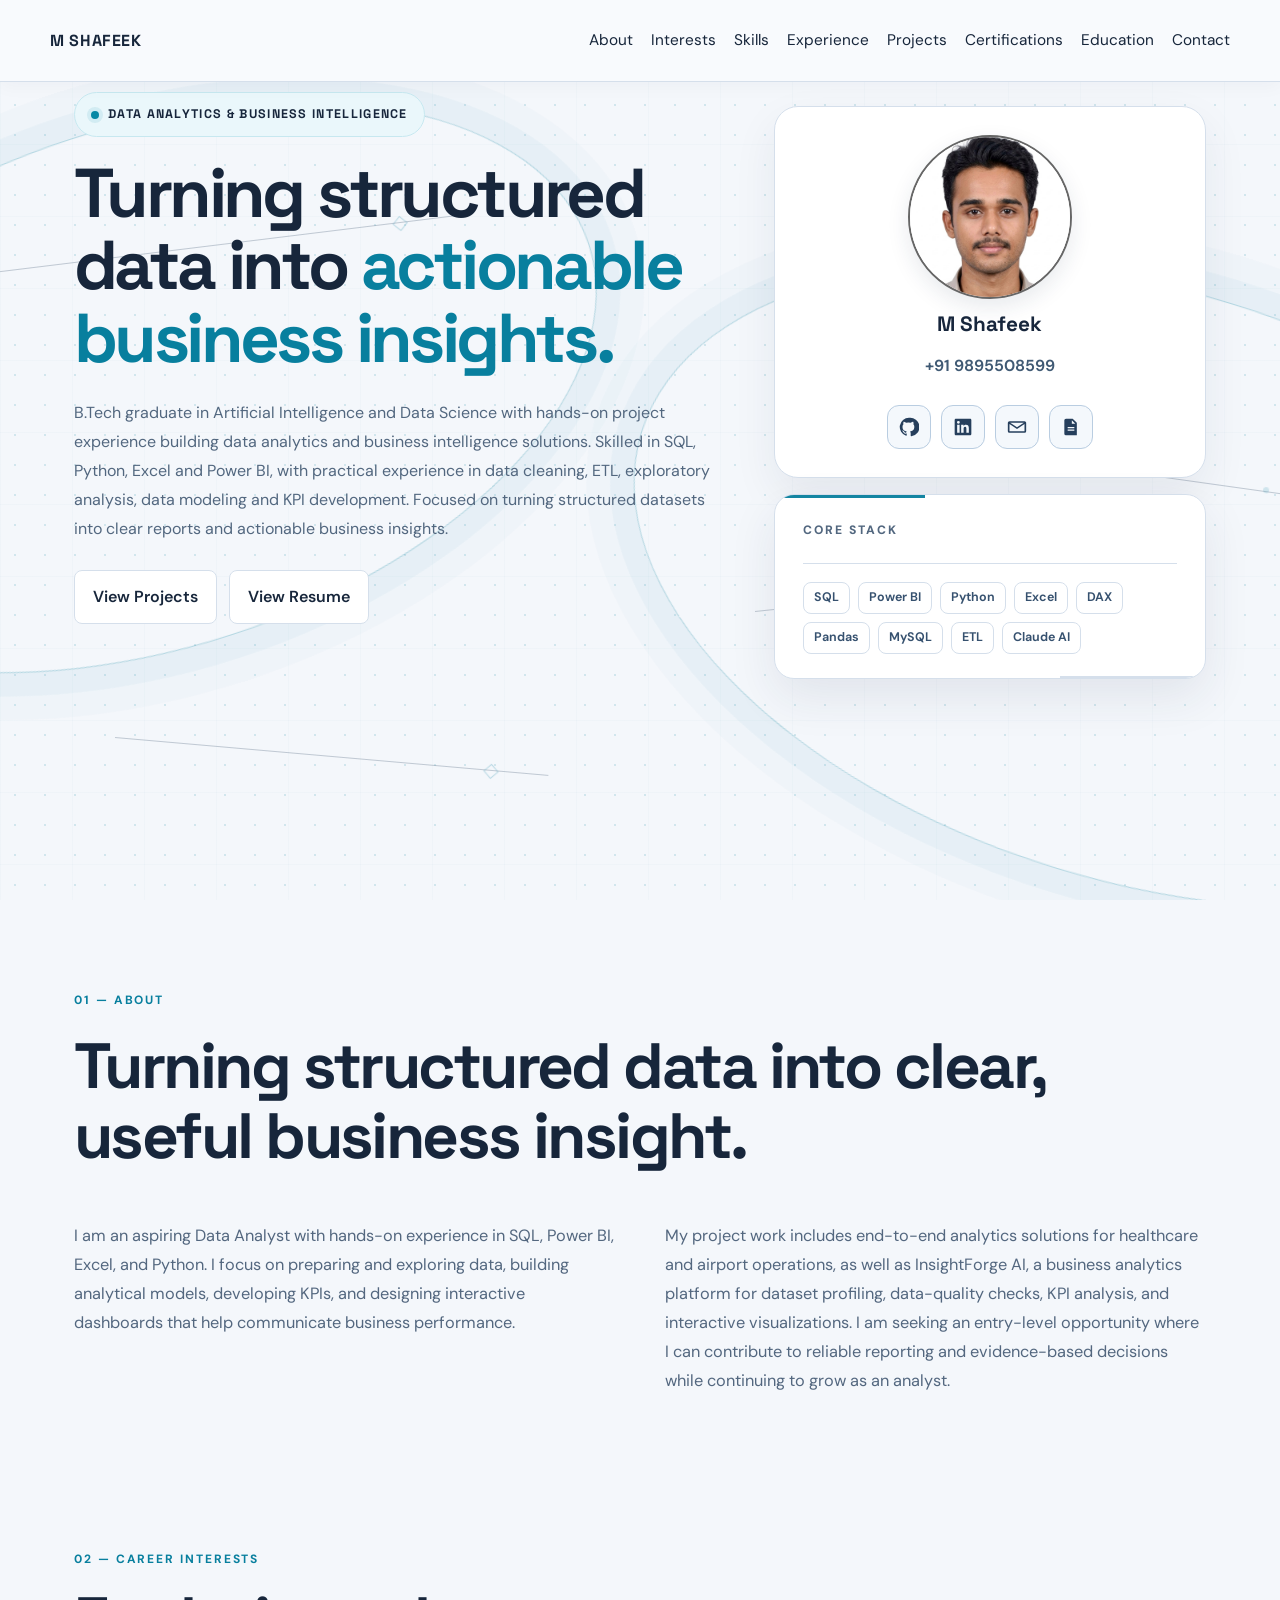
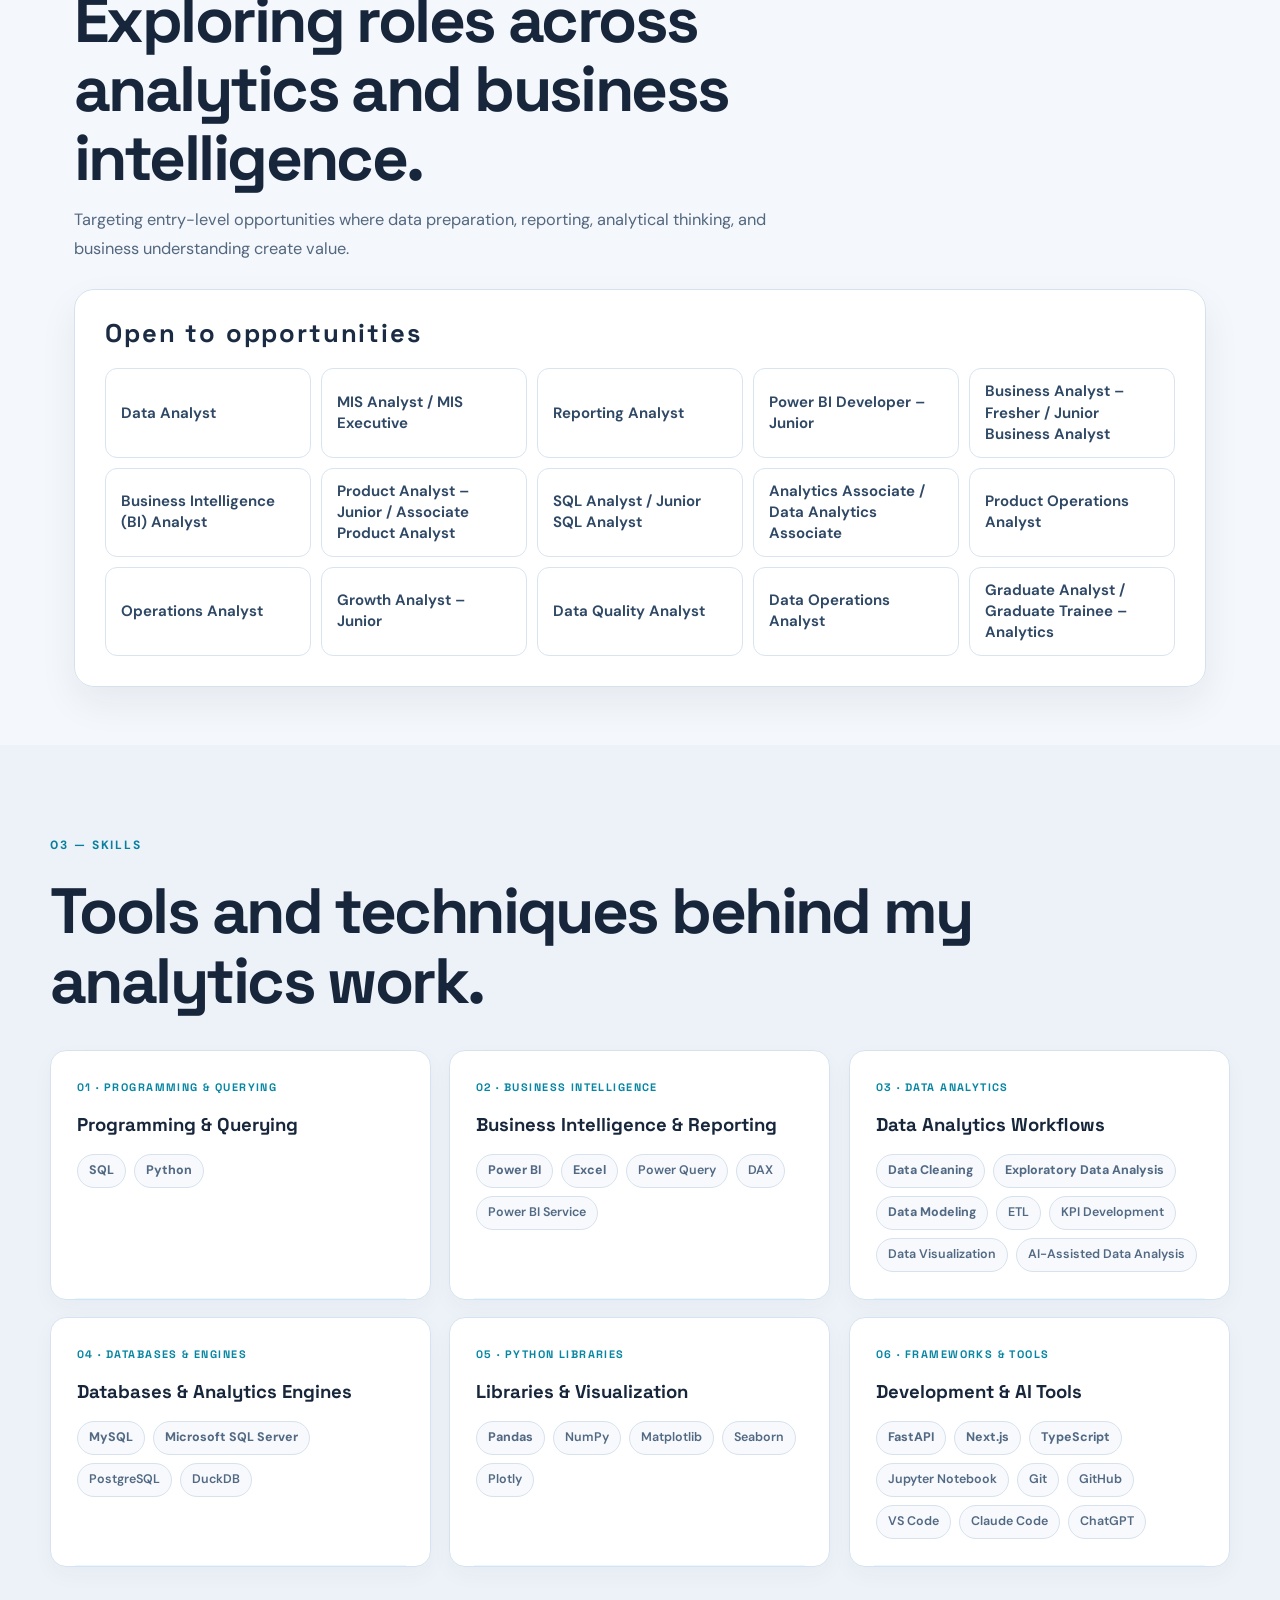
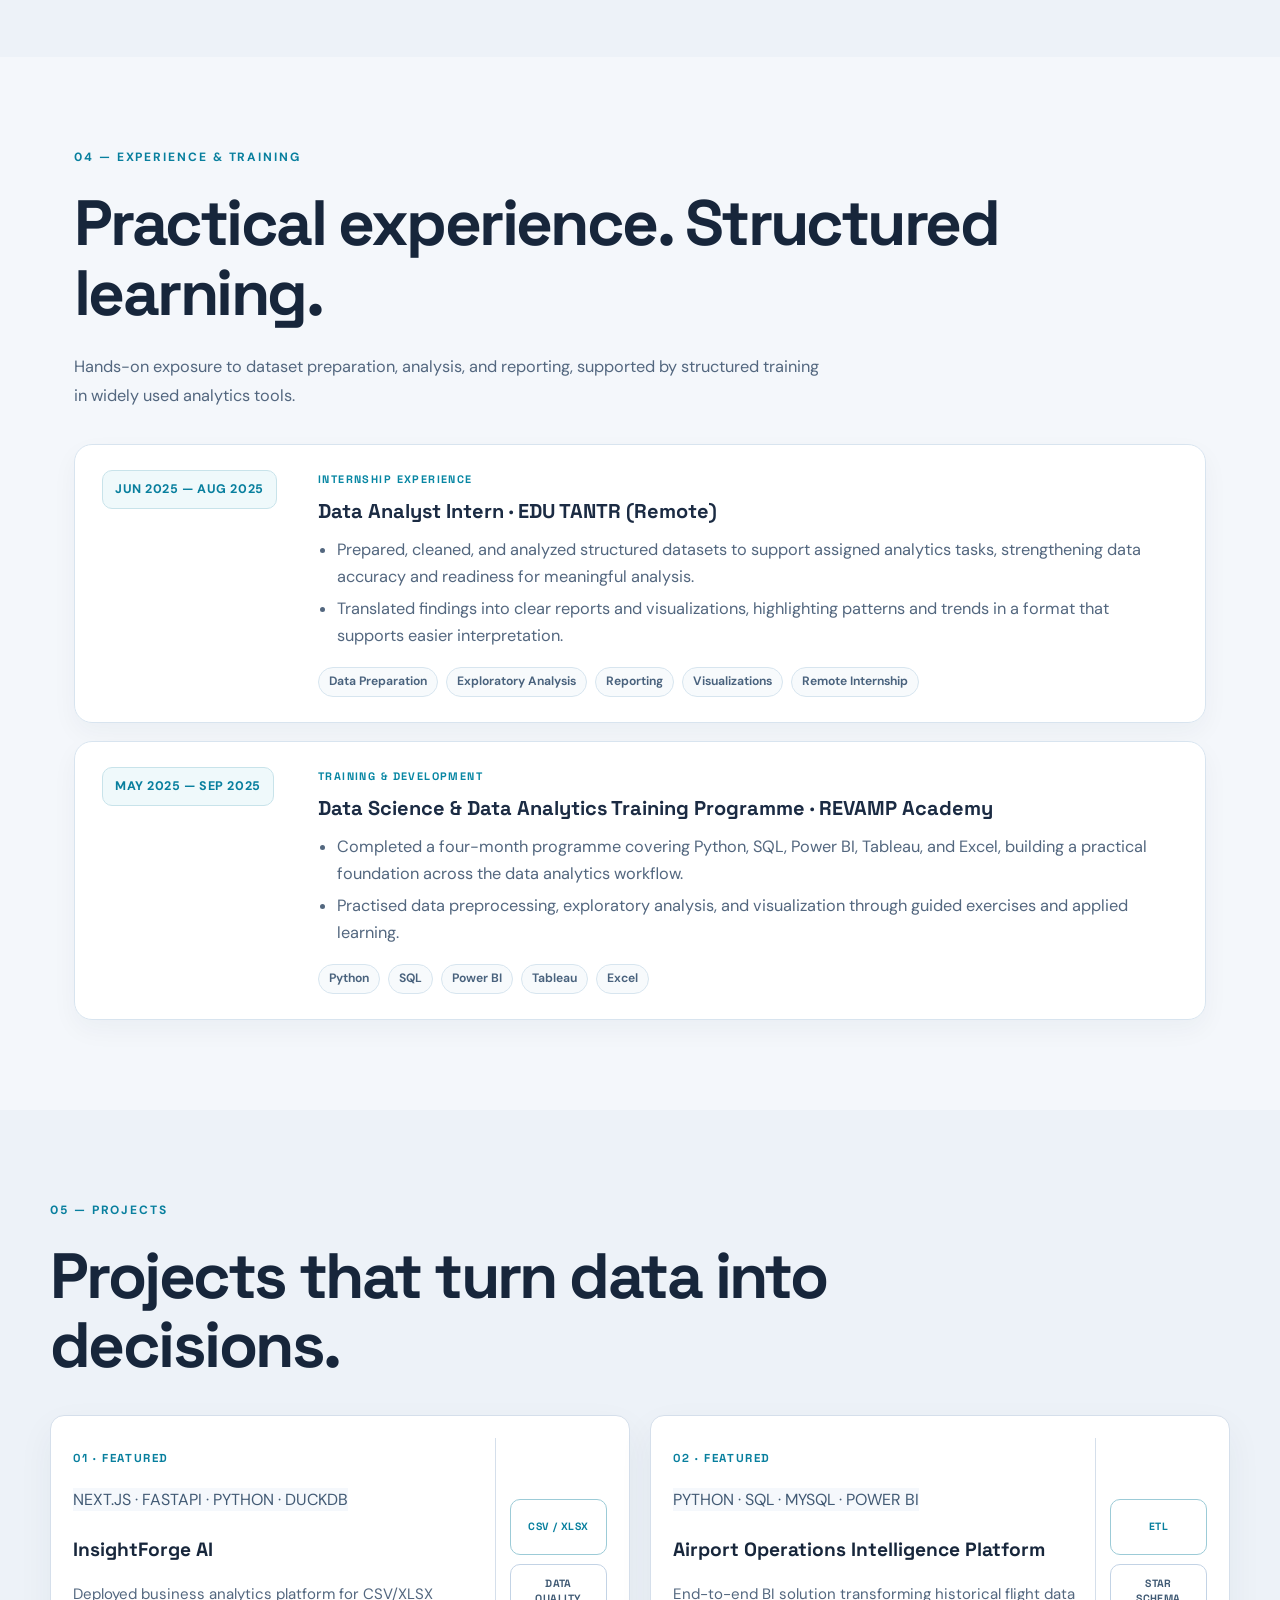
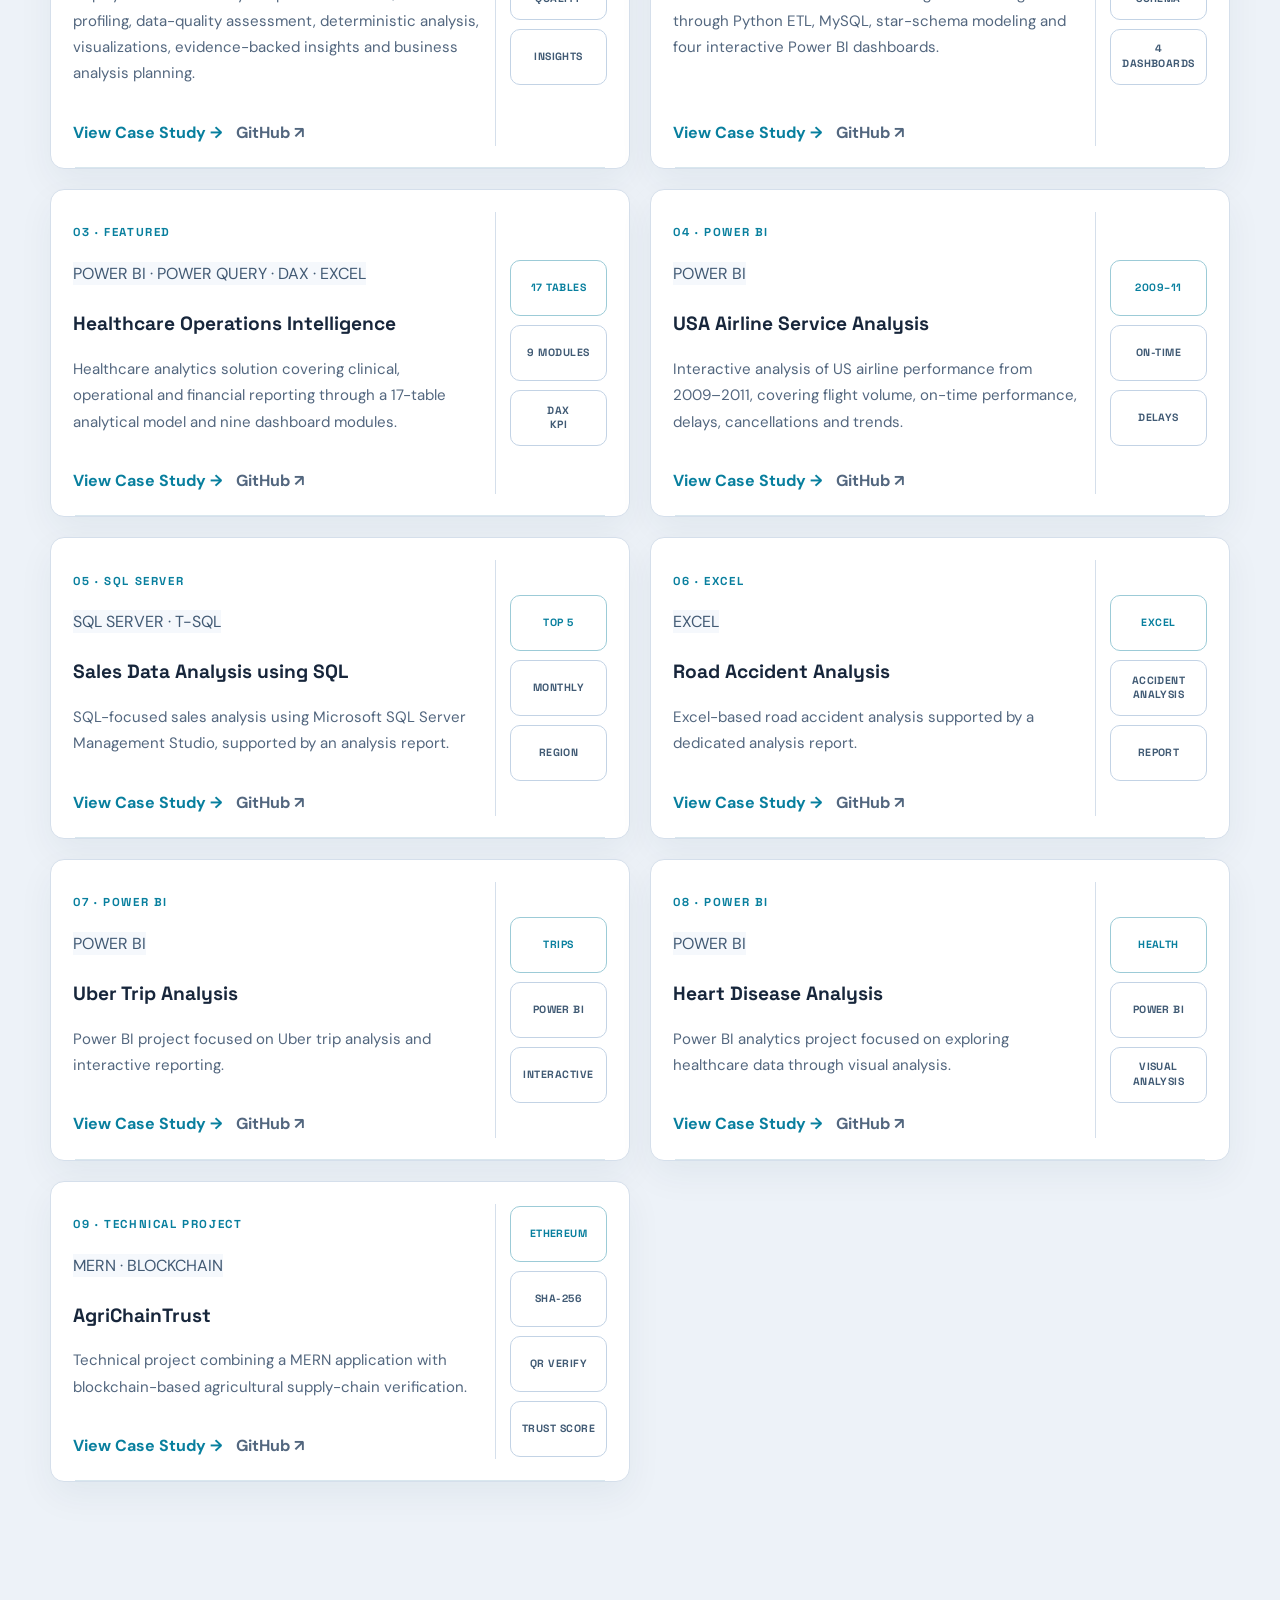
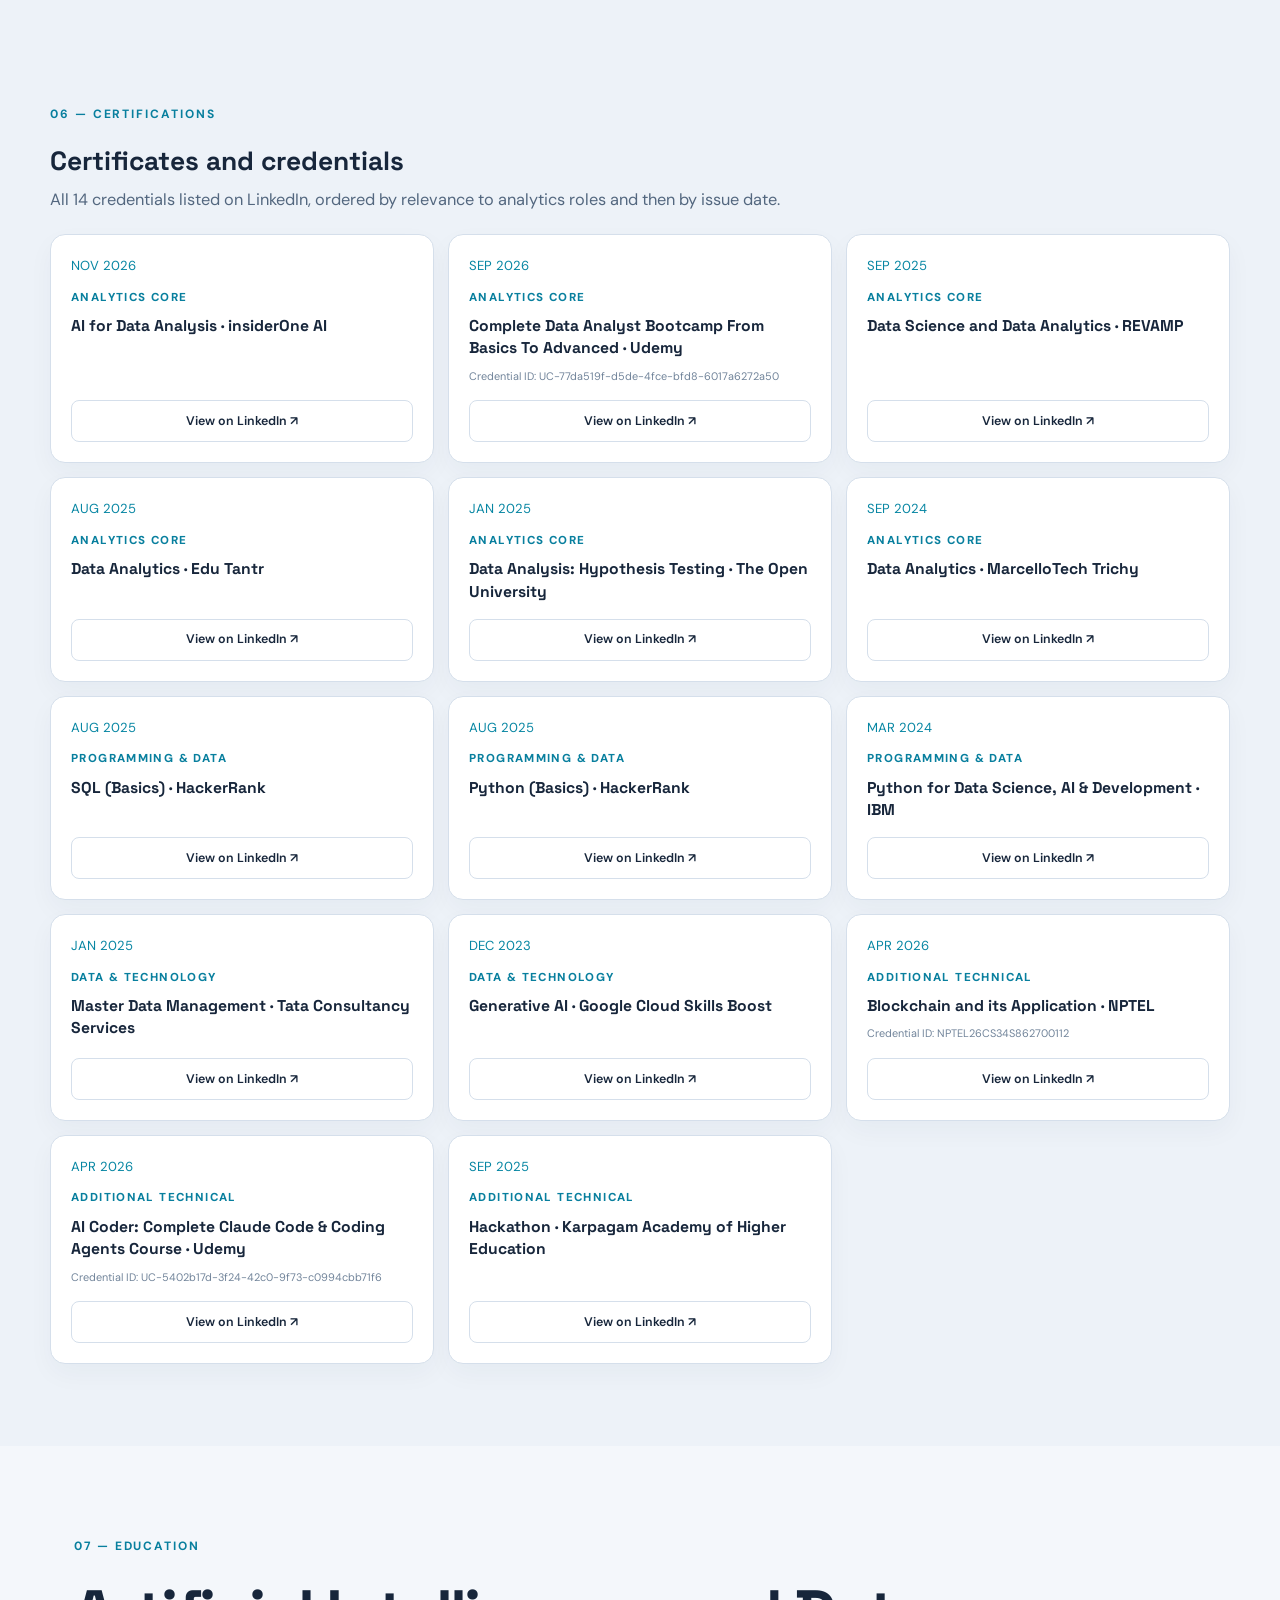
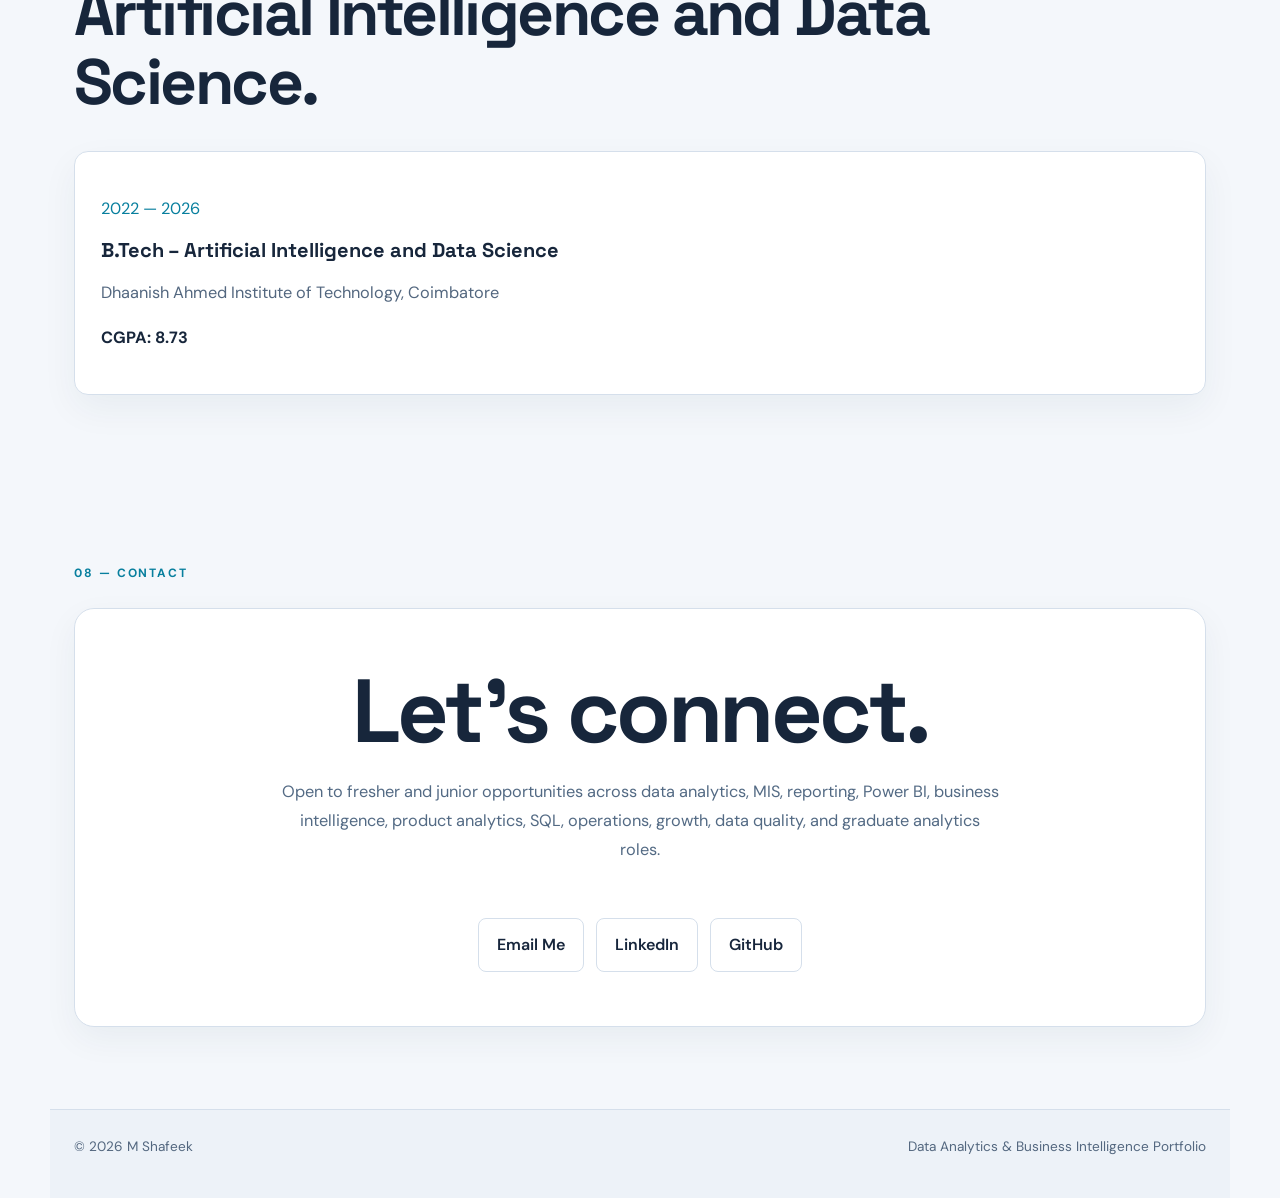
==== commit 203079bd: "Add files via upload" ====
--- a/index.html
+++ b/index.html
@@ -10,7 +10,7 @@
 <body class="home-page light-only">
 <div aria-hidden="true" class="background-lines"><span></span><span></span><span></span><span></span></div>
 <header class="nav"><div class="nav-left"><a class="brand" href="#home">M SHAFEEK</a></div><nav aria-label="Primary navigation">
-<a href="#about">About</a><a href="#skills">Skills</a><a href="#experience">Experience</a><a href="#projects">Projects</a><a href="#education">Education</a><a href="#contact">Contact</a>
+<a href="#about">About</a><a href="#career-interests">Interests</a><a href="#skills">Skills</a><a href="#experience">Experience</a><a href="#projects">Projects</a><a href="#certifications">Certifications</a><a href="#education">Education</a><a href="#contact">Contact</a>
 </nav></header>
 <main>
 <section class="hero" id="home">
@@ -21,49 +21,74 @@
 <div class="actions"><a class="button primary" href="#projects">View Projects</a><a class="button secondary" href="resume.pdf" rel="noopener" target="_blank">View Resume</a></div>
 </div>
 <div class="hero-visual"><div class="hero-visual-stack">
-<div class="profile-photo-wrap"><img alt="M Shafeek portrait" class="profile-photo" id="profile-photo" loading="eager" src="M_Shafeek.jpg"/><span aria-hidden="true" class="profile-initials">MS</span><div class="profile-caption"><strong>M Shafeek</strong><a class="profile-phone" href="tel:+919895508599">+91 9895508599</a><div aria-label="Personal links" class="profile-socials"><a aria-label="GitHub" href="https://github.com/M-Shafeek06" rel="noopener" target="_blank" title="GitHub"><svg aria-hidden="true" viewbox="0 0 24 24"><path d="M12 .9a11.1 11.1 0 0 0-3.51 21.63c.56.1.76-.24.76-.54v-2.08c-3.1.67-3.76-1.31-3.76-1.31-.51-1.3-1.24-1.65-1.24-1.65-1.01-.69.08-.68.08-.68 1.12.08 1.71 1.15 1.71 1.15 1 .1.1 1.98 2.56 1.41.1-.72.39-1.21.7-1.49-2.48-.28-5.09-1.24-5.09-5.53 0-1.22.44-2.22 1.15-3-.12-.28-.5-1.42.11-2.96 0 0 .94-.3 3.05 1.15a10.6 10.6 0 0 1 5.55 0c2.12-1.45 3.05-1.15 3.05-1.15.61 1.54.23 2.68.11 2.96.72.78 1.15 1.78 1.15 3 0 4.3-2.61 5.25-5.1 5.53.4.35.75 1.03.75 2.08v3.08c0 .3.2.65.77.54A11.1 11.1 0 0 0 12 .9Z"></path></svg></a><a aria-label="LinkedIn" href="https://www.linkedin.com/in/m-shafeek/" rel="noopener" target="_blank" title="LinkedIn"><svg aria-hidden="true" viewbox="0 0 24 24"><path d="M20.45 2H3.55C2.69 2 2 2.68 2 3.52v16.96c0 .84.69 1.52 1.55 1.52h16.9c.86 0 1.55-.68 1.55-1.52V3.52c0-.84-.69-1.52-1.55-1.52ZM7.93 18.9H4.98V9.4h2.95v9.5ZM6.46 8.1a1.71 1.71 0 1 1 0-3.42 1.71 1.71 0 0 1 0 3.42ZM19 18.9h-2.95v-4.62c0-1.1-.02-2.51-1.53-2.51-1.53 0-1.77 1.2-1.77 2.43v4.7H9.8V9.4h2.83v1.3h.04c.4-.75 1.36-1.53 2.8-1.53 3 0 3.54 1.97 3.54 4.53v5.2Z"></path></svg></a><a aria-label="Email" href="mailto:shafeekm529@gmail.com" title="Email"><svg aria-hidden="true" viewbox="0 0 24 24"><path d="M3 5h18a2 2 0 0 1 2 2v10a2 2 0 0 1-2 2H3a2 2 0 0 1-2-2V7a2 2 0 0 1 2-2Zm9 7.2L20.2 7H3.8L12 12.2Zm0 2.2L3 8.3V17h18V8.3l-9 6.1Z"></path></svg></a><a aria-label="Resume" href="resume.pdf" rel="noopener" target="_blank" title="Resume"><svg aria-hidden="true" viewbox="0 0 24 24"><path d="M6 2h8l5 5v15H6a2 2 0 0 1-2-2V4a2 2 0 0 1 2-2Zm7 1.8V8h4.2L13 3.8ZM8 12v1.5h8V12H8Zm0 3v1.5h8V15H8Z"></path></svg></a></div></div></div><div class="hero-card toolkit-card"><div class="toolkit-top"><div><p class="card-label">ANALYTICS TOOLKIT</p><p class="toolkit-subtitle">CORE STACK</p></div></div><div class="toolkit-groups">
-<div class="toolkit-group"><p>PROGRAMMING &amp; QUERYING</p><div class="toolkit-tags"><span>Python</span><span>SQL</span></div></div>
-<div class="toolkit-group"><p>BI &amp; REPORTING</p><div class="toolkit-tags"><span>Power BI</span><span>DAX</span><span>Power Query</span><span>Excel</span><span>Power BI Service</span></div></div>
-<div class="toolkit-group"><p>ANALYTICAL WORKFLOWS</p><div class="toolkit-tags"><span>Data Cleaning</span><span>ETL</span><span>EDA</span><span>Data Modeling</span><span>KPI Development</span><span>AI-Assisted Data Analysis</span></div></div>
-<div class="toolkit-group"><p>LIBRARIES &amp; VISUALIZATION</p><div class="toolkit-tags"><span>Pandas</span><span>NumPy</span><span>Matplotlib</span><span>Seaborn</span><span>Plotly</span></div></div>
-<div class="toolkit-group"><p>DATABASES &amp; ANALYTICS ENGINES</p><div class="toolkit-tags"><span>MySQL</span><span>SQL Server</span><span>PostgreSQL</span><span>DuckDB</span></div></div>
-<div class="toolkit-group"><p>FRAMEWORKS &amp; AI TOOLS</p><div class="toolkit-tags"><span>FastAPI</span><span>Next.js</span><span>TypeScript</span><span>Jupyter Notebook</span><span>VS Code</span><span>Git</span><span>GitHub</span><span>ChatGPT</span><span>Claude Code</span></div></div>
-</div></div></div></div>
-<div aria-label="Open to entry-level opportunities" class="hero-open-roles">
-<div class="opportunity-heading">
-<div><p class="opportunity-kicker">CAREER INTERESTS</p><h2>Open to opportunities</h2></div>
-<p class="opportunity-note">Exploring entry-level roles across analytics, business intelligence, reporting and operations.</p>
+<div class="profile-photo-wrap"><img alt="M Shafeek portrait" class="profile-photo" id="profile-photo" loading="eager" src="M_Shafeek.jpg"/><span aria-hidden="true" class="profile-initials">MS</span><div class="profile-caption"><strong>M Shafeek</strong><a class="profile-phone" href="tel:+919895508599">+91 9895508599</a><div aria-label="Personal links" class="profile-socials"><a aria-label="GitHub" href="https://github.com/M-Shafeek06" rel="noopener" target="_blank" title="GitHub"><svg aria-hidden="true" viewbox="0 0 24 24"><path d="M12 .9a11.1 11.1 0 0 0-3.51 21.63c.56.1.76-.24.76-.54v-2.08c-3.1.67-3.76-1.31-3.76-1.31-.51-1.3-1.24-1.65-1.24-1.65-1.01-.69.08-.68.08-.68 1.12.08 1.71 1.15 1.71 1.15 1 .1.1 1.98 2.56 1.41-.1-.72.39-1.21.7-1.49-2.48-.28-5.09-1.24-5.09-5.53 0-1.22.44-2.22 1.15-3-.12-.28-.5-1.42.11-2.96 0 0 .94-.3 3.05 1.15a10.6 10.6 0 0 1 5.55 0c2.12-1.45 3.05-1.15 3.05-1.15.61 1.54.23 2.68.11 2.96.72.78 1.15 1.78 1.15 3 0 4.3-2.61 5.25-5.1 5.53.4.35.75 1.03.75 2.08v3.08c0 .3.2.65.77.54A11.1 11.1 0 0 0 12 .9Z"></path></svg></a><a aria-label="LinkedIn" href="https://www.linkedin.com/in/m-shafeek/" rel="noopener" target="_blank" title="LinkedIn"><svg aria-hidden="true" viewbox="0 0 24 24"><path d="M20.45 2H3.55C2.69 2 2 2.68 2 3.52v16.96c0 .84.69 1.52 1.55 1.52h16.9c.86 0 1.55-.68 1.55-1.52V3.52c0-.84-.69-1.52-1.55-1.52ZM7.93 18.9H4.98V9.4h2.95v9.5ZM6.46 8.1a1.71 1.71 0 1 1 0-3.42 1.71 1.71 0 0 1 0 3.42ZM19 18.9h-2.95v-4.62c0-1.1-.02-2.51-1.53-2.51-1.53 0-1.77 1.2-1.77 2.43v4.7H9.8V9.4h2.83v1.3h.04c.4-.75 1.36-1.53 2.8-1.53 3 0 3.54 1.97 3.54 4.53v5.2Z"></path></svg></a><a aria-label="Email" href="mailto:shafeekm529@gmail.com" title="Email"><svg aria-hidden="true" viewbox="0 0 24 24"><path d="M3 5h18a2 2 0 0 1 2 2v10a2 2 0 0 1-2 2H3a2 2 0 0 1-2-2V7a2 2 0 0 1 2-2Zm9 7.2L20.2 7H3.8L12 12.2Zm0 2.2L3 8.3V17h18V8.3l-9 6.1Z"></path></svg></a><a aria-label="Resume" href="resume.pdf" rel="noopener" target="_blank" title="Resume"><svg aria-hidden="true" viewbox="0 0 24 24"><path d="M6 2h8l5 5v15H6a2 2 0 0 1-2-2V4a2 2 0 0 1 2-2Zm7 1.8V8h4.2L13 3.8ZM8 12v1.5h8V12H8Zm0 3v1.5h8V15H8Z"></path></svg></a></div></div></div>
+<div class="hero-card toolkit-card"><div class="toolkit-top"><p class="card-label">CORE STACK</p></div><div class="toolkit-groups">
+<div class="toolkit-group core-stack-group"><div class="toolkit-tags">
+<span>SQL</span><span>Power BI</span><span>Python</span><span>Excel</span><span>DAX</span><span>Pandas</span><span>MySQL</span><span>ETL</span><span>Claude AI</span>
+</div></div>
+</div></div>
+</div></div></section>
+<section class="section" id="about"><div class="section-heading"><p class="eyebrow">01 — ABOUT</p><h2>Turning structured data into clear, useful business insight.</h2></div><div class="two-column"><p>I am an aspiring Data Analyst with hands-on experience in SQL, Power BI, Excel, and Python. I focus on preparing and exploring data, building analytical models, developing KPIs, and designing interactive dashboards that help communicate business performance.</p><p>My project work includes end-to-end analytics solutions for healthcare and airport operations, as well as InsightForge AI, a business analytics platform for dataset profiling, data-quality checks, KPI analysis, and interactive visualizations. I am seeking an entry-level opportunity where I can contribute to reliable reporting and evidence-based decisions while continuing to grow as an analyst.</p></div></section><section aria-label="Career interests and target roles" class="section career-section" id="career-interests">
+<div class="section-heading">
+  <p class="eyebrow">02 — CAREER INTERESTS</p>
+  <h2>Exploring roles across analytics and business intelligence.</h2>
+  <p class="muted section-note">Targeting entry-level opportunities where data preparation, reporting, analytical thinking, and business understanding create value.</p>
 </div>
-<div class="opportunity-grid"><span class="opportunity-role">Data Analyst</span><span class="opportunity-role">MIS Analyst / MIS Executive</span><span class="opportunity-role">Reporting Analyst</span><span class="opportunity-role">Power BI Developer – Junior</span><span class="opportunity-role">Business Analyst – Fresher / Junior Business Analyst</span><span class="opportunity-role">Business Intelligence (BI) Analyst</span><span class="opportunity-role">Product Analyst – Junior / Associate Product Analyst</span><span class="opportunity-role">SQL Analyst / Junior SQL Analyst</span><span class="opportunity-role">Analytics Associate / Data Analytics Associate</span><span class="opportunity-role">Product Operations Analyst</span><span class="opportunity-role">Operations Analyst</span><span class="opportunity-role">Growth Analyst – Junior</span><span class="opportunity-role">Data Quality Analyst</span><span class="opportunity-role">Data Operations Analyst</span><span class="opportunity-role">Graduate Analyst / Graduate Trainee – Analytics</span></div>
+<div aria-label="Career interests and target roles" class="hero-open-roles" id="career-interests-panel">
+  <div class="opportunity-heading"><div><h3>Open to opportunities</h3></div></div>
+  <div class="opportunity-grid">
+    <span class="opportunity-role">Data Analyst</span>
+    <span class="opportunity-role">MIS Analyst / MIS Executive</span>
+    <span class="opportunity-role">Reporting Analyst</span>
+    <span class="opportunity-role">Power BI Developer – Junior</span>
+    <span class="opportunity-role">Business Analyst – Fresher / Junior Business Analyst</span>
+    <span class="opportunity-role">Business Intelligence (BI) Analyst</span>
+    <span class="opportunity-role">Product Analyst – Junior / Associate Product Analyst</span>
+    <span class="opportunity-role">SQL Analyst / Junior SQL Analyst</span>
+    <span class="opportunity-role">Analytics Associate / Data Analytics Associate</span>
+    <span class="opportunity-role">Product Operations Analyst</span>
+    <span class="opportunity-role">Operations Analyst</span>
+    <span class="opportunity-role">Growth Analyst – Junior</span>
+    <span class="opportunity-role">Data Quality Analyst</span>
+    <span class="opportunity-role">Data Operations Analyst</span>
+    <span class="opportunity-role">Graduate Analyst / Graduate Trainee – Analytics</span>
+  </div>
+</div>
+</section>
+<section class="section alt" id="skills"><div class="section-heading"><p class="eyebrow">03 — SKILLS</p><h2>Tools and techniques behind my analytics work.</h2></div>
+<div class="skill-grid">
+<article><p class="project-number">01 · PROGRAMMING &amp; QUERYING</p><h3>Programming &amp; Querying</h3><div class="skill-list"><span class="skill-pill primary-skill">SQL</span><span class="skill-pill primary-skill">Python</span></div></article>
+<article><p class="project-number">02 · BUSINESS INTELLIGENCE</p><h3>Business Intelligence &amp; Reporting</h3><div class="skill-list"><span class="skill-pill primary-skill">Power BI</span><span class="skill-pill primary-skill">Excel</span><span class="skill-pill supporting-skill">Power Query</span><span class="skill-pill supporting-skill">DAX</span><span class="skill-pill supporting-skill">Power BI Service</span></div></article>
+<article><p class="project-number">03 · DATA ANALYTICS</p><h3>Data Analytics Workflows</h3><div class="skill-list"><span class="skill-pill primary-skill">Data Cleaning</span><span class="skill-pill primary-skill">Exploratory Data Analysis</span><span class="skill-pill primary-skill">Data Modeling</span><span class="skill-pill supporting-skill">ETL</span><span class="skill-pill supporting-skill">KPI Development</span><span class="skill-pill supporting-skill">Data Visualization</span><span class="skill-pill supporting-skill">AI-Assisted Data Analysis</span></div></article>
+<article><p class="project-number">04 · DATABASES &amp; ENGINES</p><h3>Databases &amp; Analytics Engines</h3><div class="skill-list"><span class="skill-pill primary-skill">MySQL</span><span class="skill-pill primary-skill">Microsoft SQL Server</span><span class="skill-pill supporting-skill">PostgreSQL</span><span class="skill-pill supporting-skill">DuckDB</span></div></article>
+<article><p class="project-number">05 · PYTHON LIBRARIES</p><h3>Libraries &amp; Visualization</h3><div class="skill-list"><span class="skill-pill primary-skill">Pandas</span><span class="skill-pill supporting-skill">NumPy</span><span class="skill-pill supporting-skill">Matplotlib</span><span class="skill-pill supporting-skill">Seaborn</span><span class="skill-pill supporting-skill">Plotly</span></div></article>
+<article><p class="project-number">06 · FRAMEWORKS &amp; TOOLS</p><h3>Development &amp; AI Tools</h3><div class="skill-list"><span class="skill-pill primary-skill">FastAPI</span><span class="skill-pill primary-skill">Next.js</span><span class="skill-pill primary-skill">TypeScript</span><span class="skill-pill supporting-skill">Jupyter Notebook</span><span class="skill-pill supporting-skill">Git</span><span class="skill-pill supporting-skill">GitHub</span><span class="skill-pill supporting-skill">VS Code</span><span class="skill-pill supporting-skill">Claude Code</span><span class="skill-pill supporting-skill">ChatGPT</span></div></article>
 </div></section>
-<section class="section" id="about"><div class="section-heading"><p class="eyebrow">01 — ABOUT</p><h2>Turning structured data into clear, useful business insight.</h2></div><div class="two-column"><p>I am an aspiring Data Analyst with hands-on experience in SQL, Power BI, Excel, and Python. I focus on preparing and exploring data, building analytical models, developing KPIs, and designing interactive dashboards that help communicate business performance.</p><p>My project work includes end-to-end analytics solutions for healthcare and airport operations, as well as InsightForge AI, a business analytics platform for dataset profiling, data-quality checks, KPI analysis, and interactive visualizations. I am seeking an entry-level opportunity where I can contribute to reliable reporting and evidence-based decisions while continuing to grow as an analyst.</p></div></section>
-<section class="section alt" id="skills"><div class="section-heading"><p class="eyebrow">02 — SKILLS</p><h2>Tools I use to move from raw data to decisions.</h2></div>
-<div class="skill-grid">
-<article><p class="project-number">01 · PROGRAMMING</p><h3>Programming &amp; Querying</h3><div class="skill-list"><span class="skill-pill">Python</span><span class="skill-pill">SQL</span></div></article>
-<article><p class="project-number">02 · BUSINESS INTELLIGENCE</p><h3>Business Intelligence</h3><div class="skill-list"><span class="skill-pill">Power BI</span><span class="skill-pill">DAX</span><span class="skill-pill">Power Query</span><span class="skill-pill">Power BI Service</span></div></article>
-<article><p class="project-number">03 · ANALYTICS</p><h3>Data &amp; Analytics</h3><div class="skill-list"><span class="skill-pill">Data Cleaning</span><span class="skill-pill">ETL</span><span class="skill-pill">EDA</span><span class="skill-pill">Data Modeling</span><span class="skill-pill">KPI Development</span></div></article>
-<article><p class="project-number">04 · DATABASES</p><h3>Databases</h3><div class="skill-list"><span class="skill-pill">MySQL</span><span class="skill-pill">Microsoft SQL Server</span><span class="skill-pill">SSMS</span><span class="skill-pill">DuckDB</span><span class="skill-pill">PostgreSQL</span></div></article>
-<article><p class="project-number">05 · LIBRARIES &amp; TOOLS</p><h3>Libraries &amp; Tools</h3><div class="skill-list"><span class="skill-pill">Pandas</span><span class="skill-pill">NumPy</span><span class="skill-pill">Matplotlib</span><span class="skill-pill">Seaborn</span><span class="skill-pill">Excel</span><span class="skill-pill">Jupyter Notebook</span><span class="skill-pill">VS Code</span><span class="skill-pill">Git</span><span class="skill-pill">GitHub</span></div></article>
-<article><p class="project-number">06 · VERSION CONTROL</p><h3>Version Control</h3><div class="skill-list"><span class="skill-pill">Git</span><span class="skill-pill">GitHub</span></div></article>
-</div></section>
-<section class="section" id="experience"><div class="section-heading"><p class="eyebrow">03 — EXPERIENCE</p><h2>Practical analytics experience.</h2><p class="muted section-note">Internship experience spanning data preparation, exploratory analysis, KPI reporting, and business-focused analytics.</p></div><div class="timeline">
-<article class="timeline-item"><div class="date">MAY 2025 — SEP 2025</div><div><h3>Data Analyst Intern · REVAMP</h3><ul><li>Performed data cleaning, preprocessing, and exploratory analysis using Python and SQL.</li><li>Designed KPI dashboards and analytical reports using Power BI and Excel.</li><li>Analysed business trends and performance metrics to support data-driven decision-making.</li></ul></div></article>
-<article class="timeline-item"><div class="date">JUN 2025 — AUG 2025</div><div><h3>Data Analyst Intern · Edu Tantr</h3><ul><li>Performed data analysis and data preparation on structured datasets.</li><li>Created analytical reports and visualizations to identify patterns, trends, and business insights.</li></ul></div></article>
+<section class="section" id="experience"><div class="section-heading"><p class="eyebrow">04 — EXPERIENCE &amp; TRAINING</p><h2>Practical experience. Structured learning.</h2><p class="muted section-note">Hands-on exposure to dataset preparation, analysis, and reporting, supported by structured training in widely used analytics tools.</p></div><div class="timeline">
+<article class="timeline-item"><div class="date">JUN 2025 — AUG 2025</div><div><p class="project-number">INTERNSHIP EXPERIENCE</p><h3>Data Analyst Intern · EDU TANTR (Remote)</h3><ul><li>Prepared, cleaned, and analyzed structured datasets to support assigned analytics tasks, strengthening data accuracy and readiness for meaningful analysis.</li><li>Translated findings into clear reports and visualizations, highlighting patterns and trends in a format that supports easier interpretation.</li></ul>
+<div class="experience-tags" aria-label="Internship focus areas"><span>Data Preparation</span><span>Exploratory Analysis</span><span>Reporting</span><span>Visualizations</span><span>Remote Internship</span></div>
+</div></article>
+<article class="timeline-item"><div class="date">MAY 2025 — SEP 2025</div><div><p class="project-number">TRAINING &amp; DEVELOPMENT</p><h3>Data Science &amp; Data Analytics Training Programme · REVAMP Academy</h3><ul><li>Completed a four-month programme covering Python, SQL, Power BI, Tableau, and Excel, building a practical foundation across the data analytics workflow.</li><li>Practised data preprocessing, exploratory analysis, and visualization through guided exercises and applied learning.</li></ul>
+<div class="experience-tags" aria-label="Training curriculum"><span>Python</span><span>SQL</span><span>Power BI</span><span>Tableau</span><span>Excel</span></div>
+</div></article>
 </div>
-<div class="experience-development certifications-block">
-<div class="section-heading"><p class="eyebrow">CERTIFICATIONS</p><h3>Certificates and credentials</h3><p class="muted">Open my LinkedIn certifications section to view the certificates and credential details.</p></div>
-<div class="certification-grid">
-<article class="development-card"><div><p class="date">SEP 2026</p><h3>Complete Data Analyst Bootcamp from Basics to Advanced · Udemy</h3></div><a class="button secondary" href="https://www.linkedin.com/in/m-shafeek/details/certifications/" rel="noopener" target="_blank">View on LinkedIn ↗</a></article>
-<article class="development-card"><div><p class="date">APR 2026</p><h3>Blockchain and its Application · NPTEL</h3></div><a class="button secondary" href="https://www.linkedin.com/in/m-shafeek/details/certifications/" rel="noopener" target="_blank">View on LinkedIn ↗</a></article>
-<article class="development-card"><div><p class="date">APR 2026</p><h3>Complete Claude Code &amp; Coding Agents Course · Udemy</h3></div><a class="button secondary" href="https://www.linkedin.com/in/m-shafeek/details/certifications/" rel="noopener" target="_blank">View on LinkedIn ↗</a></article>
-<article class="development-card"><div><p class="date">2025</p><h3>Python for Data Science, AI &amp; Development · IBM</h3></div><a class="button secondary" href="https://www.linkedin.com/in/m-shafeek/details/certifications/" rel="noopener" target="_blank">View on LinkedIn ↗</a></article>
-<article class="development-card"><div><p class="date">2025</p><h3>SQL Basics · HackerRank</h3></div><a class="button secondary" href="https://www.linkedin.com/in/m-shafeek/details/certifications/" rel="noopener" target="_blank">View on LinkedIn ↗</a></article>
-<article class="development-card"><div><p class="date">2025</p><h3>Python Basics · HackerRank</h3></div><a class="button secondary" href="https://www.linkedin.com/in/m-shafeek/details/certifications/" rel="noopener" target="_blank">View on LinkedIn ↗</a></article>
-</div></div></section>
-<section class="section alt" id="projects"><div class="section-heading"><p class="eyebrow">04 — PROJECTS</p><h2>Projects that turn data into decisions.</h2><p class="section-note muted">Selected analytics and product projects demonstrating data preparation, business intelligence, decision support and technical implementation.</p></div>
-<div class="project-grid"><article class="project project-showcase featured"><div class="project-main"><p class="project-number">01 · FEATURED</p><div class="project-rule"></div><span class="tag">NEXT.JS · REACT · TYPESCRIPT · FASTAPI</span><h3>InsightForge AI</h3><p>A deployed analytics platform for CSV/XLSX profiling, data-quality checks, analytical execution, visual reporting and AI-assisted business interpretation.</p><div class="project-actions"><a href="insightforge-ai.html">View Case Study →</a><a class="text-link" href="https://github.com/M-Shafeek06/insightforge-ai" rel="noopener" target="_blank">GitHub ↗</a></div></div><div class="project-preview"><img alt="InsightForge AI project preview" loading="lazy" src="https://raw.githubusercontent.com/M-Shafeek06/insightforge-ai/main/InsightForge%20AI%20Workflow%20Architecture.png"/></div></article><article class="project project-showcase featured"><div class="project-main"><p class="project-number">02 · FEATURED</p><div class="project-rule"></div><span class="tag">PYTHON · PANDAS · MYSQL · SQL</span><h3>Airport Operations Intelligence Platform</h3><p>An end-to-end BI workflow using Python ETL, MySQL, star-schema modeling and four interactive Power BI dashboards for flight operations.</p><div class="project-actions"><a href="airport-operations.html">View Case Study →</a><a class="text-link" href="https://github.com/M-Shafeek06/Airport-Operations-Intelligence-Platform" rel="noopener" target="_blank">GitHub ↗</a></div></div><div class="project-preview"><img alt="Airport Operations Intelligence Platform project preview" loading="lazy" src="https://raw.githubusercontent.com/M-Shafeek06/Airport-Operations-Intelligence-Platform/main/AOIP_Executive%20Dashboard.png"/></div></article><article class="project project-showcase featured"><div class="project-main"><p class="project-number">03 · FEATURED</p><div class="project-rule"></div><span class="tag">POWER BI DESKTOP · POWER QUERY · DAX · MICROSOFT EXCEL</span><h3>Healthcare Operations Intelligence Platform</h3><p>A Power BI healthcare analytics solution with a 17-table data model and nine dashboards across hospital, patient, clinical and financial domains.</p><div class="project-actions"><a href="healthcare-operations.html">View Case Study →</a><a class="text-link" href="https://github.com/M-Shafeek06/Healthcare-Operations-Intelligence" rel="noopener" target="_blank">GitHub ↗</a></div></div><div class="project-preview"><img alt="Healthcare Operations Intelligence Platform project preview" loading="lazy" src="https://raw.githubusercontent.com/M-Shafeek06/Healthcare-Operations-Intelligence/main/HOIP_Excecutive_Overview.png"/></div></article><article class="project project-showcase"><div class="project-main"><p class="project-number">04 · POWER BI</p><div class="project-rule"></div><span class="tag">POWER BI · DASHBOARD DEVELOPMENT · KPI ANALYSIS · TIME ANALYSIS</span><h3>USA Airline Service Analysis</h3><p>An interactive Power BI report exploring US airline flight volume, punctuality, delays, cancellations and airport distribution across 2009–2011.</p><div class="project-actions"><a href="usa-airline-service.html">View Case Study →</a><a class="text-link" href="https://github.com/M-Shafeek06/Usa_Airline_Service_Analysis" rel="noopener" target="_blank">GitHub ↗</a></div></div><div class="project-preview"><img alt="USA Airline Service Analysis project preview" loading="lazy" src="https://raw.githubusercontent.com/M-Shafeek06/Usa_Airline_Service_Analysis/main/usa_portfolio_main.png"/></div></article><article class="project project-showcase"><div class="project-main"><p class="project-number">05 · SQL SERVER</p><div class="project-rule"></div><span class="tag">MICROSOFT SQL SERVER · SQL SERVER MANAGEMENT STUDIO · T-SQL · AGGREGATION</span><h3>Sales Data Analysis using SQL</h3><p>A T-SQL analysis project using 150 sample records to query product rankings, monthly and quarterly revenue, location and category performance.</p><div class="project-actions"><a href="sales-data-analysis.html">View Case Study →</a><a class="text-link" href="https://github.com/M-Shafeek06/Sales-Data-Analysis" rel="noopener" target="_blank">GitHub ↗</a></div></div><div class="project-preview"><img alt="Sales Data Analysis using SQL project preview" loading="lazy" src="https://raw.githubusercontent.com/M-Shafeek06/Sales-Data-Analysis/main/sda_portfolio_main.png"/></div></article><article class="project project-showcase"><div class="project-main"><p class="project-number">06 · EXCEL</p><div class="project-rule"></div><span class="tag">MICROSOFT EXCEL · DATA ANALYSIS · REPORTING · DATA INTERPRETATION</span><h3>Road Accident Analysis</h3><p>An Excel-based road accident analysis project presented through five work samples and a dedicated PDF report.</p><div class="project-actions"><a href="road-accident-analysis.html">View Case Study →</a><a class="text-link" href="https://github.com/M-Shafeek06/Road-Accident-Analysis" rel="noopener" target="_blank">GitHub ↗</a></div></div><div class="project-preview"><img alt="Road Accident Analysis project preview" loading="lazy" src="https://raw.githubusercontent.com/M-Shafeek06/Road-Accident-Analysis/main/RDA_porfolio_main.png"/></div></article><article class="project project-showcase"><div class="project-main"><p class="project-number">07 · POWER BI</p><div class="project-rule"></div><span class="tag">POWER BI · DATA VISUALIZATION · KPI REPORTING · TIME ANALYSIS</span><h3>Uber Trip Analysis</h3><p>A Power BI trip analytics report with overview, time-analysis and trip-detail views for booking activity, distance, vehicles and locations.</p><div class="project-actions"><a href="uber-trip-analysis.html">View Case Study →</a><a class="text-link" href="https://github.com/M-Shafeek06/Uber-Trip-Analysis" rel="noopener" target="_blank">GitHub ↗</a></div></div><div class="project-preview"><img alt="Uber Trip Analysis project preview" loading="lazy" src="https://raw.githubusercontent.com/M-Shafeek06/Uber-Trip-Analysis/main/UTA_portfolio_main.png"/></div></article><article class="project project-showcase"><div class="project-main"><p class="project-number">08 · POWER BI</p><div class="project-rule"></div><span class="tag">POWER BI · HEALTHCARE ANALYTICS · DATA VISUALIZATION · COMPARATIVE ANALYSIS</span><h3>Heart Disease Analysis</h3><p>A Power BI healthcare dashboard exploring survival measures, age-group patterns, gender comparisons and risk-related indicators.</p><div class="project-actions"><a href="heart-disease-analysis.html">View Case Study →</a><a class="text-link" href="https://github.com/M-Shafeek06/Heart-Disease-Analysis" rel="noopener" target="_blank">GitHub ↗</a></div></div><div class="project-preview"><img alt="Heart Disease Analysis project preview" loading="lazy" src="https://raw.githubusercontent.com/M-Shafeek06/Heart-Disease-Analysis/main/HDA_portfolio_main.png"/></div></article><article class="project project-showcase"><div class="project-main"><p class="project-number">09 · TECHNICAL PROJECT</p><div class="project-rule"></div><span class="tag">REACT · VITE · NODE.JS · FRONTEND / BACKEND</span><h3>AgriChainTrust</h3><p>A traceability-oriented agricultural supply-chain application concept with a React/Vite frontend, separate backend repository and deployed frontend.</p><div class="project-actions"><a href="agrichaintrust.html">View Case Study →</a><a class="text-link" href="https://github.com/M-Shafeek06/agrichain-frontend" rel="noopener" target="_blank">GitHub ↗</a></div></div><div class="project-preview"><div class="project-preview-placeholder"><span></span><strong>AGRI</strong><small>TRACEABILITY SYSTEM</small></div></div></article></div></section>
-<section class="section" id="education"><div class="section-heading"><p class="eyebrow">05 — EDUCATION</p><h2>Artificial Intelligence and Data Science.</h2></div><div class="case-card"><p class="date">2022 — 2026</p><h3>B.Tech – Artificial Intelligence and Data Science</h3><p class="muted">Dhaanish Ahmed Institute of Technology, Coimbatore</p><p class="muted"><strong>CGPA: 8.73</strong></p></div></section>
-<section class="section contact" id="contact"><p class="eyebrow">06 — CONTACT</p><h2>Let's connect.</h2><p>Open to fresher and junior opportunities across data analytics, MIS, reporting, Power BI, business intelligence, product analytics, SQL, operations, growth, data quality, and graduate analytics roles.</p><div class="actions"><a class="button secondary" href="mailto:shafeekm529@gmail.com">Email Me</a><a class="button secondary" href="https://www.linkedin.com/in/m-shafeek/" rel="noopener" target="_blank">LinkedIn</a><a class="button secondary" href="https://github.com/M-Shafeek06" rel="noopener" target="_blank">GitHub</a></div></section>
+</section>
+<section class="section alt" id="projects"><div class="section-heading"><p class="eyebrow">05 — PROJECTS</p><h2>Projects that turn data into decisions.</h2></div>
+<div class="project-grid">
+<article class="project featured insightforge-featured"><div class="project-main"><p class="project-number">01 · FEATURED</p><div class="project-rule"></div><span class="tag">NEXT.JS · FASTAPI · PYTHON · DUCKDB</span><h3>InsightForge AI</h3><p>Deployed business analytics platform for CSV/XLSX profiling, data-quality assessment, deterministic analysis, visualizations, evidence-backed insights and business analysis planning.</p><div class="project-actions"><a href="insightforge-ai.html">View Case Study →</a><a class="text-link" href="https://github.com/M-Shafeek06/insightforge-ai" rel="noopener" target="_blank">GitHub ↗</a></div></div><div class="project-side"><span>CSV / XLSX</span><span>DATA<br/>QUALITY</span><span>INSIGHTS</span></div></article>
+<article class="project featured"><div class="project-main"><p class="project-number">02 · FEATURED</p><div class="project-rule"></div><span class="tag">PYTHON · SQL · MYSQL · POWER BI</span><h3>Airport Operations Intelligence Platform</h3><p>End-to-end BI solution transforming historical flight data through Python ETL, MySQL, star-schema modeling and four interactive Power BI dashboards.</p><div class="project-actions"><a href="airport-operations.html">View Case Study →</a><a class="text-link" href="https://github.com/M-Shafeek06/Airport-Operations-Intelligence-Platform" rel="noopener" target="_blank">GitHub ↗</a></div></div><div class="project-side"><span>ETL</span><span>STAR<br/>SCHEMA</span><span>4 DASHBOARDS</span></div></article>
+<article class="project featured"><div class="project-main"><p class="project-number">03 · FEATURED</p><div class="project-rule"></div><span class="tag">POWER BI · POWER QUERY · DAX · EXCEL</span><h3>Healthcare Operations Intelligence</h3><p>Healthcare analytics solution covering clinical, operational and financial reporting through a 17-table analytical model and nine dashboard modules.</p><div class="project-actions"><a href="healthcare-operations.html">View Case Study →</a><a class="text-link" href="https://github.com/M-Shafeek06/Healthcare-Operations-Intelligence" rel="noopener" target="_blank">GitHub ↗</a></div></div><div class="project-side"><span>17 TABLES</span><span>9 MODULES</span><span>DAX<br/>KPI</span></div></article>
+<article class="project"><div class="project-main"><p class="project-number">04 · POWER BI</p><div class="project-rule"></div><span class="tag">POWER BI</span><h3>USA Airline Service Analysis</h3><p>Interactive analysis of US airline performance from 2009–2011, covering flight volume, on-time performance, delays, cancellations and trends.</p><div class="project-actions"><a href="usa-airline-service.html">View Case Study →</a><a class="text-link" href="https://github.com/M-Shafeek06/Usa_Airline_Service_Analysis" rel="noopener" target="_blank">GitHub ↗</a></div></div><div class="project-side"><span>2009–11</span><span>ON-TIME</span><span>DELAYS</span></div></article>
+<article class="project"><div class="project-main"><p class="project-number">05 · SQL SERVER</p><div class="project-rule"></div><span class="tag">SQL SERVER · T-SQL</span><h3>Sales Data Analysis using SQL</h3><p>SQL-focused sales analysis using Microsoft SQL Server Management Studio, supported by an analysis report.</p><div class="project-actions"><a href="sales-data-analysis.html">View Case Study →</a><a class="text-link" href="https://github.com/M-Shafeek06/Sales-Data-Analysis" rel="noopener" target="_blank">GitHub ↗</a></div></div><div class="project-side"><span>TOP 5</span><span>MONTHLY</span><span>REGION</span></div></article>
+<article class="project"><div class="project-main"><p class="project-number">06 · EXCEL</p><div class="project-rule"></div><span class="tag">EXCEL</span><h3>Road Accident Analysis</h3><p>Excel-based road accident analysis supported by a dedicated analysis report.</p><div class="project-actions"><a href="road-accident-analysis.html">View Case Study →</a><a class="text-link" href="https://github.com/M-Shafeek06/Road-Accident-Analysis" rel="noopener" target="_blank">GitHub ↗</a></div></div><div class="project-side"><span>EXCEL</span><span>ACCIDENT<br/>ANALYSIS</span><span>REPORT</span></div></article>
+<article class="project"><div class="project-main"><p class="project-number">07 · POWER BI</p><div class="project-rule"></div><span class="tag">POWER BI</span><h3>Uber Trip Analysis</h3><p>Power BI project focused on Uber trip analysis and interactive reporting.</p><div class="project-actions"><a href="uber-trip-analysis.html">View Case Study →</a><a class="text-link" href="https://github.com/M-Shafeek06/Uber-Trip-Analysis" rel="noopener" target="_blank">GitHub ↗</a></div></div><div class="project-side"><span>TRIPS</span><span>POWER BI</span><span>INTERACTIVE</span></div></article>
+<article class="project"><div class="project-main"><p class="project-number">08 · POWER BI</p><div class="project-rule"></div><span class="tag">POWER BI</span><h3>Heart Disease Analysis</h3><p>Power BI analytics project focused on exploring healthcare data through visual analysis.</p><div class="project-actions"><a href="heart-disease-analysis.html">View Case Study →</a><a class="text-link" href="https://github.com/M-Shafeek06/Heart-Disease-Analysis" rel="noopener" target="_blank">GitHub ↗</a></div></div><div class="project-side"><span>HEALTH</span><span>POWER BI</span><span>VISUAL<br/>ANALYSIS</span></div></article>
+<article class="project"><div class="project-main"><p class="project-number">09 · TECHNICAL PROJECT</p><div class="project-rule"></div><span class="tag">MERN · BLOCKCHAIN</span><h3>AgriChainTrust</h3><p>Technical project combining a MERN application with blockchain-based agricultural supply-chain verification.</p><div class="project-actions"><a href="agrichaintrust.html">View Case Study →</a><a class="text-link" href="https://github.com/M-Shafeek06/agrichain-frontend" rel="noopener" target="_blank">GitHub ↗</a></div></div><div class="project-side"><span>ETHEREUM</span><span>SHA-256</span><span>QR VERIFY</span><span>TRUST SCORE</span></div></article>
+</div></section><section class="section alt certifications-section" id="certifications"><div class="certifications-block">
+<div class="section-heading"><p class="eyebrow">06 — CERTIFICATIONS</p><h3>Certificates and credentials</h3><p class="muted">All 14 credentials listed on LinkedIn, ordered by relevance to analytics roles and then by issue date.</p></div>
+<div class="certification-grid"><article class="development-card certificate-card"><div><p class="date">NOV 2026</p><p class="certificate-category">Analytics Core</p><h3>AI for Data Analysis · insiderOne AI</h3></div><a class="button secondary" href="https://www.linkedin.com/in/m-shafeek/details/certifications/" rel="noopener" target="_blank">View on LinkedIn ↗</a></article><article class="development-card certificate-card"><div><p class="date">SEP 2026</p><p class="certificate-category">Analytics Core</p><h3>Complete Data Analyst Bootcamp From Basics To Advanced · Udemy</h3><p class="credential-id">Credential ID: UC-77da519f-d5de-4fce-bfd8-6017a6272a50</p></div><a class="button secondary" href="https://www.linkedin.com/in/m-shafeek/details/certifications/" rel="noopener" target="_blank">View on LinkedIn ↗</a></article><article class="development-card certificate-card"><div><p class="date">SEP 2025</p><p class="certificate-category">Analytics Core</p><h3>Data Science and Data Analytics · REVAMP</h3></div><a class="button secondary" href="https://www.linkedin.com/in/m-shafeek/details/certifications/" rel="noopener" target="_blank">View on LinkedIn ↗</a></article><article class="development-card certificate-card"><div><p class="date">AUG 2025</p><p class="certificate-category">Analytics Core</p><h3>Data Analytics · Edu Tantr</h3></div><a class="button secondary" href="https://www.linkedin.com/in/m-shafeek/details/certifications/" rel="noopener" target="_blank">View on LinkedIn ↗</a></article><article class="development-card certificate-card"><div><p class="date">JAN 2025</p><p class="certificate-category">Analytics Core</p><h3>Data Analysis: Hypothesis Testing · The Open University</h3></div><a class="button secondary" href="https://www.linkedin.com/in/m-shafeek/details/certifications/" rel="noopener" target="_blank">View on LinkedIn ↗</a></article><article class="development-card certificate-card"><div><p class="date">SEP 2024</p><p class="certificate-category">Analytics Core</p><h3>Data Analytics · MarcelloTech Trichy</h3></div><a class="button secondary" href="https://www.linkedin.com/in/m-shafeek/details/certifications/" rel="noopener" target="_blank">View on LinkedIn ↗</a></article><article class="development-card certificate-card"><div><p class="date">AUG 2025</p><p class="certificate-category">Programming &amp; Data</p><h3>SQL (Basics) · HackerRank</h3></div><a class="button secondary" href="https://www.linkedin.com/in/m-shafeek/details/certifications/" rel="noopener" target="_blank">View on LinkedIn ↗</a></article><article class="development-card certificate-card"><div><p class="date">AUG 2025</p><p class="certificate-category">Programming &amp; Data</p><h3>Python (Basics) · HackerRank</h3></div><a class="button secondary" href="https://www.linkedin.com/in/m-shafeek/details/certifications/" rel="noopener" target="_blank">View on LinkedIn ↗</a></article><article class="development-card certificate-card"><div><p class="date">MAR 2024</p><p class="certificate-category">Programming &amp; Data</p><h3>Python for Data Science, AI &amp; Development · IBM</h3></div><a class="button secondary" href="https://www.linkedin.com/in/m-shafeek/details/certifications/" rel="noopener" target="_blank">View on LinkedIn ↗</a></article><article class="development-card certificate-card"><div><p class="date">JAN 2025</p><p class="certificate-category">Data &amp; Technology</p><h3>Master Data Management · Tata Consultancy Services</h3></div><a class="button secondary" href="https://www.linkedin.com/in/m-shafeek/details/certifications/" rel="noopener" target="_blank">View on LinkedIn ↗</a></article><article class="development-card certificate-card"><div><p class="date">DEC 2023</p><p class="certificate-category">Data &amp; Technology</p><h3>Generative AI · Google Cloud Skills Boost</h3></div><a class="button secondary" href="https://www.linkedin.com/in/m-shafeek/details/certifications/" rel="noopener" target="_blank">View on LinkedIn ↗</a></article><article class="development-card certificate-card"><div><p class="date">APR 2026</p><p class="certificate-category">Additional Technical</p><h3>Blockchain and its Application · NPTEL</h3><p class="credential-id">Credential ID: NPTEL26CS34S862700112</p></div><a class="button secondary" href="https://www.linkedin.com/in/m-shafeek/details/certifications/" rel="noopener" target="_blank">View on LinkedIn ↗</a></article><article class="development-card certificate-card"><div><p class="date">APR 2026</p><p class="certificate-category">Additional Technical</p><h3>AI Coder: Complete Claude Code &amp; Coding Agents Course · Udemy</h3><p class="credential-id">Credential ID: UC-5402b17d-3f24-42c0-9f73-c0994cbb71f6</p></div><a class="button secondary" href="https://www.linkedin.com/in/m-shafeek/details/certifications/" rel="noopener" target="_blank">View on LinkedIn ↗</a></article><article class="development-card certificate-card"><div><p class="date">SEP 2025</p><p class="certificate-category">Additional Technical</p><h3>Hackathon · Karpagam Academy of Higher Education</h3></div><a class="button secondary" href="https://www.linkedin.com/in/m-shafeek/details/certifications/" rel="noopener" target="_blank">View on LinkedIn ↗</a></article></div></div></section>
+<section class="section" id="education"><div class="section-heading"><p class="eyebrow">07 — EDUCATION</p><h2>Artificial Intelligence and Data Science.</h2></div><div class="case-card"><p class="date">2022 — 2026</p><h3>B.Tech – Artificial Intelligence and Data Science</h3><p class="muted">Dhaanish Ahmed Institute of Technology, Coimbatore</p><p class="muted"><strong>CGPA: 8.73</strong></p></div></section>
+<section class="section contact" id="contact"><p class="eyebrow contact-section-label">08 — CONTACT</p><div class="contact-card"><h2>Let's connect.</h2><p>Open to fresher and junior opportunities across data analytics, MIS, reporting, Power BI, business intelligence, product analytics, SQL, operations, growth, data quality, and graduate analytics roles.</p><div class="actions"><a class="button secondary" href="mailto:shafeekm529@gmail.com">Email Me</a><a class="button secondary" href="https://www.linkedin.com/in/m-shafeek/" rel="noopener" target="_blank">LinkedIn</a><a class="button secondary" href="https://github.com/M-Shafeek06" rel="noopener" target="_blank">GitHub</a></div></div></section>
 </main>
 <footer><span>© 2026 M Shafeek</span><span>Data Analytics &amp; Business Intelligence Portfolio</span></footer>
 <script>
--- a/style.css
+++ b/style.css
@@ -1651,118 +1651,841 @@
 
 
 /* =========================================================
-   PROJECT CASE STUDY SYSTEM — CONSISTENT RECRUITER-READY PAGES
-   Scoped to case-study pages and Projects cards only.
+   PORTFOLIO CONTENT REFINEMENT — 21 NOVEMBER 2026
+   Compact core stack, right-aligned career note, and cleaner skills.
    ========================================================= */
-body.light-only .project-grid{grid-template-columns:repeat(2,minmax(0,1fr));gap:22px;align-items:stretch}
-body.light-only .project-showcase{height:auto;min-height:310px;grid-template-columns:minmax(0,1fr) minmax(150px,34%);gap:18px;padding:22px;overflow:hidden}
-body.light-only .project-showcase.featured{grid-column:1/-1;min-height:285px;grid-template-columns:minmax(0,1.15fr) minmax(260px,.85fr);padding:28px}
-body.light-only .project-showcase .project-main{min-height:100%;display:flex;flex-direction:column;align-items:flex-start}
-body.light-only .project-showcase .project-main>p:not(.project-number){max-width:690px}
-body.light-only .project-showcase .project-actions{margin-top:auto;padding-top:16px}
-body.light-only .project-preview{min-width:0;min-height:190px;overflow:hidden;border:1px solid #d5dfeb;border-radius:13px;background:#edf3f8;align-self:stretch;display:flex;align-items:center;justify-content:center}
-body.light-only .project-showcase.featured .project-preview{min-height:230px}
-body.light-only .project-preview img{display:block;width:100%;height:100%;min-height:190px;max-height:280px;object-fit:cover;object-position:center;border-radius:12px;transition:transform .45s ease}
-body.light-only .project-showcase.featured .project-preview img{max-height:300px}
-body.light-only .project-showcase:hover .project-preview img{transform:scale(1.035)}
-body.light-only .project-preview-placeholder{width:100%;height:100%;min-height:220px;display:flex;flex-direction:column;align-items:center;justify-content:center;gap:12px;background:linear-gradient(145deg,#e8f4f8,#f8fbfd);color:#087f9e;text-align:center}
-body.light-only .project-preview-placeholder span{width:54px;height:54px;border:1px solid #9bcbd7;border-radius:16px;display:block;position:relative}
-body.light-only .project-preview-placeholder span:before,body.light-only .project-preview-placeholder span:after{content:"";position:absolute;left:12px;right:12px;height:1px;background:#087f9e;top:18px;box-shadow:0 9px 0 #087f9e}
-body.light-only .project-preview-placeholder strong{font:700 1.15rem 'Space Grotesk';letter-spacing:.12em;color:#17263b}
-body.light-only .project-preview-placeholder small{font-size:.62rem;letter-spacing:.16em;color:#53677f}
-body.light-only .project-showcase .project-number{margin-bottom:8px}
-body.light-only .project-showcase h3{font-size:clamp(1.15rem,2vw,1.55rem);line-height:1.2}
-body.light-only .project-showcase.featured h3{font-size:clamp(1.5rem,2.6vw,2.05rem)}
-body.light-only .project-showcase .tag{display:inline-flex;max-width:100%;white-space:normal;line-height:1.5}
-body.light-only .project-showcase::after{display:none}
-body.light-only .cs-main{max-width:1180px;margin:0 auto;padding:0 24px 70px}
-body.light-only .cs-hero{display:grid;grid-template-columns:minmax(0,1.1fr) minmax(300px,.9fr);gap:54px;align-items:center;padding:76px 0 58px;min-height:540px}
-body.light-only .cs-hero-copy{min-width:0}
-body.light-only .cs-hero h1{font-size:clamp(2.8rem,6vw,5.3rem);letter-spacing:-.055em;line-height:1.02;margin:0 0 20px;overflow-wrap:anywhere}
-body.light-only .cs-subtitle{font:600 clamp(1.15rem,2vw,1.55rem)/1.35 'Space Grotesk';color:#314760!important;max-width:680px;margin:0 0 16px}
-body.light-only .cs-lead{font-size:1.03rem;line-height:1.8;max-width:700px;margin:0;color:#53677f!important}
-body.light-only .cs-hero-actions{display:flex;flex-wrap:wrap;gap:11px;margin-top:26px}
-body.light-only .cs-hero-tags{display:flex;flex-wrap:wrap;gap:8px;margin-top:24px}
-body.light-only .cs-hero-tags span{padding:6px 10px;border:1px solid #d5dfeb;border-radius:999px;background:#fff;color:#49617c;font-size:.72rem;font-weight:700}
-body.light-only .cs-hero-visual{min-width:0;position:relative}
-body.light-only .cs-hero-image{display:block;border:1px solid #d5dfeb;border-radius:18px;background:#fff;padding:10px;box-shadow:0 22px 55px rgba(27,48,74,.10);overflow:hidden}
-body.light-only .cs-hero-image img{display:block;width:100%;max-height:370px;min-height:230px;object-fit:contain;border-radius:10px;background:#f3f6fa}
-body.light-only .cs-visual-caption{display:block;text-align:right;margin-top:10px;color:#71839a;font-size:.65rem;font-weight:800;letter-spacing:.16em}
-body.light-only .cs-hero-graphic{min-height:330px;padding:32px;border:1px solid #d5dfeb;border-radius:18px;background:linear-gradient(145deg,#e9f5f8,#fff);display:flex;flex-direction:column;justify-content:center;gap:18px;box-shadow:0 22px 55px rgba(27,48,74,.08)}
-body.light-only .cs-hero-graphic span{font-size:.68rem;letter-spacing:.2em;color:#087f9e;font-weight:800}
-body.light-only .cs-hero-graphic strong{font:700 clamp(1.6rem,3vw,2.4rem)/1.1 'Space Grotesk';color:#17263b}
-body.light-only .cs-hero-graphic i{font-style:normal;font-size:.72rem;letter-spacing:.14em;color:#53677f}
-body.light-only .cs-toc{display:flex;gap:8px;overflow-x:auto;padding:14px 0 18px;border-top:1px solid #d5dfeb;border-bottom:1px solid #d5dfeb;scrollbar-width:thin}
-body.light-only .cs-toc a{flex:0 0 auto;display:flex;align-items:center;gap:7px;padding:8px 11px;border:1px solid #d5dfeb;border-radius:8px;background:#fff;color:#52677f;font-size:.72rem;font-weight:700;white-space:nowrap}
-body.light-only .cs-toc a:hover{border-color:#087f9e;color:#087f9e}
-body.light-only .cs-toc a span{color:#087f9e;font-size:.65rem}
-body.light-only .cs-section{padding:72px 0;border-bottom:1px solid #dfe6ee}
-body.light-only .cs-section-alt{position:relative;margin:0 -100vw;padding-left:100vw;padding-right:100vw;background:#edf2f8!important}
-body.light-only .cs-section-inner{max-width:1180px;margin:0 auto}
-body.light-only .cs-section-heading{display:grid;grid-template-columns:58px minmax(0,1fr);gap:20px;align-items:start;margin-bottom:30px}
-body.light-only .cs-index{display:grid;place-items:center;width:48px;height:48px;border:1px solid #b8dce6;border-radius:13px;background:#f0fafc;color:#087f9e;font:700 1rem 'Space Grotesk'}
-body.light-only .cs-section-heading .eyebrow{margin:2px 0 9px;font-size:.68rem}
-body.light-only .cs-section-heading h2{font-size:clamp(1.8rem,3.5vw,2.9rem);line-height:1.12;letter-spacing:-.04em;margin:0 0 10px;max-width:900px}
-body.light-only .cs-intro{max-width:820px;margin:0;color:#53677f!important;font-size:.98rem;line-height:1.75}
-body.light-only .cs-overview-grid{display:grid;grid-template-columns:minmax(0,1.25fr) minmax(250px,.75fr);gap:24px;align-items:stretch}
-body.light-only .cs-overview-copy{padding:28px;border:1px solid #d5dfeb;border-radius:16px;background:#fff}
-body.light-only .cs-overview-copy>p{margin:0 0 22px;line-height:1.85}
-body.light-only .cs-tags{display:flex;flex-wrap:wrap;gap:8px}
-body.light-only .cs-tags span{padding:7px 10px;border:1px solid #d5dfeb;border-radius:999px;background:#f6f9fc;color:#49617c;font-size:.7rem;font-weight:700}
-body.light-only .cs-stat-panel{padding:27px;border:1px solid #cfe1e9;border-radius:16px;background:#f7fbfd;display:flex;flex-direction:column;justify-content:center}
-body.light-only .cs-panel-label{color:#087f9e;font-size:.65rem;font-weight:800;letter-spacing:.17em}
-body.light-only .cs-stat-panel strong{font:700 1.05rem/1.4 'Space Grotesk';margin:14px 0 7px}
-body.light-only .cs-stat-panel p{margin:0 0 20px;font-size:.9rem}
-body.light-only .cs-stat-panel a{color:#087f9e;font-size:.83rem;font-weight:800}
-body.light-only .cs-card-grid{display:grid;grid-template-columns:repeat(2,minmax(0,1fr));gap:16px}
-body.light-only .cs-card{padding:24px;border:1px solid #d5dfeb;border-radius:15px;background:#fff;box-shadow:0 9px 25px rgba(27,48,74,.035)}
-body.light-only .cs-card h3{font-size:1.06rem;line-height:1.35;margin:0 0 11px;color:#17263b}
-body.light-only .cs-card p{margin:0;line-height:1.8;font-size:.91rem}
-body.light-only .cs-dataset-head{padding:25px 28px;margin-bottom:16px;border:1px solid #cfe1e9;border-radius:15px;background:#f7fbfd}
-body.light-only .cs-dataset-head>span{font-size:.65rem;font-weight:800;letter-spacing:.16em;color:#087f9e}
-body.light-only .cs-dataset-head h3{font-size:1.3rem;margin:9px 0}
-body.light-only .cs-dataset-head p{margin:0;max-width:900px}
-body.light-only .cs-fact-grid{display:grid;grid-template-columns:repeat(2,minmax(0,1fr));gap:12px}
-body.light-only .cs-fact-grid article{padding:18px 20px;border:1px solid #d5dfeb;border-radius:12px;background:#fff;display:flex;flex-direction:column;gap:7px}
-body.light-only .cs-fact-grid article span{color:#087f9e;font-size:.68rem;font-weight:800;letter-spacing:.08em;text-transform:uppercase}
-body.light-only .cs-fact-grid article strong{font-size:.91rem;line-height:1.55;color:#314760}
-body.light-only .cs-workflow{display:grid;grid-template-columns:repeat(3,minmax(0,1fr));gap:12px;counter-reset:workflow}
-body.light-only .cs-workflow-step{position:relative;min-height:115px;padding:20px;border:1px solid #d5dfeb;border-radius:14px;background:#fff;display:flex;flex-direction:column;justify-content:space-between;gap:14px}
-body.light-only .cs-workflow-step span{font:700 .7rem 'Space Grotesk';color:#087f9e}
-body.light-only .cs-workflow-step strong{font:600 .96rem/1.4 'Space Grotesk';color:#243b54}
-body.light-only .cs-gallery{display:grid;grid-template-columns:repeat(2,minmax(0,1fr));gap:16px;margin-top:22px}
-body.light-only .cs-gallery figure{margin:0;min-width:0;border:1px solid #d5dfeb;border-radius:14px;overflow:hidden;background:#fff;box-shadow:0 10px 28px rgba(27,48,74,.045)}
-body.light-only .cs-gallery figure:first-child:nth-last-child(odd){grid-column:1/-1}
-body.light-only .cs-gallery a{display:block;padding:9px;background:#f2f6fa}
-body.light-only .cs-gallery img{display:block;width:100%;height:100%;max-height:440px;min-height:180px;object-fit:contain;border-radius:8px;background:#fff}
-body.light-only .cs-gallery figcaption{padding:12px 15px;color:#53677f;font-size:.8rem;font-weight:700;border-top:1px solid #e2e8ef}
-body.light-only .cs-note{padding:22px;border:1px dashed #b9cbd9;border-radius:13px;background:#fff}
-body.light-only .cs-note strong{color:#17263b}
-body.light-only .cs-note p{margin:7px 0 0}
-body.light-only .cs-two-col{display:grid;grid-template-columns:repeat(2,minmax(0,1fr));gap:16px}
-body.light-only .cs-limits .cs-list li::marker{color:#a76b36}
-body.light-only .cs-future .cs-list li::marker{color:#087f9e}
-body.light-only .cs-list{margin:0;padding-left:20px;color:#53677f}
-body.light-only .cs-list li{padding:5px 0;line-height:1.7;font-size:.9rem}
-body.light-only .cs-resource-grid{display:grid;grid-template-columns:repeat(2,minmax(0,1fr));gap:12px}
-body.light-only .cs-resource{display:flex;justify-content:space-between;align-items:center;gap:12px;padding:18px 20px;border:1px solid #d5dfeb;border-radius:12px;background:#fff;color:#314760;font-size:.88rem;font-weight:700}
-body.light-only .cs-resource b{color:#087f9e;font-size:1.1rem}
-body.light-only .cs-resource:hover{border-color:#087f9e;color:#087f9e;transform:translateY(-2px)}
-body.light-only .cs-project-nav{display:grid;grid-template-columns:1fr 1fr;gap:14px;margin-top:30px}
-body.light-only .cs-project-nav>a{display:flex;flex-direction:column;gap:8px;padding:20px;border:1px solid #d5dfeb;border-radius:13px;background:#f7f9fc}
-body.light-only .cs-project-nav>a.next{text-align:right;align-items:flex-end}
-body.light-only .cs-project-nav small{font-size:.65rem;letter-spacing:.12em;color:#087f9e;font-weight:800}
-body.light-only .cs-project-nav strong{font:600 1rem 'Space Grotesk';color:#17263b}
-body.light-only.case-study-page footer{max-width:none;padding:24px max(24px,calc((100vw - 1180px)/2));display:flex;justify-content:space-between;gap:15px;flex-wrap:wrap;border-top:1px solid #d5dfeb;background:#edf2f8;color:#53677f;font-size:.8rem}
-@media(max-width:900px){body.light-only .cs-hero{grid-template-columns:1fr;gap:28px;padding-top:55px;min-height:0}body.light-only .cs-hero-visual{max-width:700px}body.light-only .cs-hero-image img{max-height:340px}body.light-only .cs-overview-grid{grid-template-columns:1fr}}
-@media(max-width:760px){body.light-only .project-grid{grid-template-columns:1fr}body.light-only .project-showcase,body.light-only .project-showcase.featured{grid-column:auto;grid-template-columns:minmax(0,1fr) minmax(120px,34%);min-height:0;padding:18px}body.light-only .project-showcase.featured h3{font-size:1.3rem}body.light-only .project-preview,body.light-only .project-showcase.featured .project-preview{min-height:170px}body.light-only .project-preview img{min-height:170px}body.light-only .cs-main{padding-left:20px;padding-right:20px}body.light-only .cs-section{padding:54px 0}body.light-only .cs-section-alt{margin-left:-20px;margin-right:-20px;padding-left:20px;padding-right:20px}body.light-only .cs-card-grid,body.light-only .cs-two-col{grid-template-columns:1fr}body.light-only .cs-workflow{grid-template-columns:repeat(2,minmax(0,1fr))}body.light-only .cs-gallery{grid-template-columns:1fr}body.light-only .cs-section-heading{grid-template-columns:42px minmax(0,1fr);gap:13px}body.light-only .cs-index{width:40px;height:40px}body.light-only .cs-fact-grid{grid-template-columns:1fr}}
-@media(max-width:480px){body.light-only .project-showcase,body.light-only .project-showcase.featured{grid-template-columns:1fr}body.light-only .project-preview,body.light-only .project-showcase.featured .project-preview{min-height:170px;order:-1}body.light-only .cs-hero h1{font-size:2.65rem}body.light-only .cs-hero-image img{min-height:160px}body.light-only .cs-workflow{grid-template-columns:1fr}body.light-only .cs-resource-grid,body.light-only .cs-project-nav{grid-template-columns:1fr}body.light-only .cs-project-nav>a.next{text-align:left;align-items:flex-start}body.light-only.case-study-page footer{padding:20px}}
-@media(prefers-reduced-motion:reduce){body.light-only .project-preview img,body.light-only .cs-resource{transition:none}}
-/* Full-bleed case-study bands without expanding the document width. */
-body.light-only .cs-section-alt{margin-left:0;margin-right:0;padding-left:0;padding-right:0;box-shadow:0 0 0 100vmax #edf2f8;clip-path:inset(0 -100vmax)}
-body.light-only .cs-metric-grid{display:grid;grid-template-columns:repeat(4,minmax(0,1fr));gap:12px;margin:0 0 12px}
-body.light-only .cs-metric-card{padding:18px;border:1px solid #cfe1e9;border-radius:12px;background:#fff;display:flex;flex-direction:column;gap:7px}
-body.light-only .cs-metric-card strong{font:700 clamp(1.05rem,2vw,1.55rem) 'Space Grotesk';color:#087f9e}
-body.light-only .cs-metric-card span{font-size:.75rem;color:#53677f;font-weight:700}
-body.light-only .cs-metric-note{margin:8px 0 20px;color:#71839a!important;font-size:.75rem;line-height:1.6}
-@media(max-width:760px){body.light-only .cs-metric-grid{grid-template-columns:repeat(2,minmax(0,1fr))}}
+
+/* Keep the hero toolkit focused on the primary skills from the resume. */
+body.home-page.light-only .toolkit-card {
+  max-width: 480px;
+  padding: 27px 28px;
+}
+body.home-page.light-only .toolkit-groups {
+  display: block;
+}
+body.home-page.light-only .toolkit-group.core-stack-group {
+  display: block;
+  padding: 0;
+  border: 0;
+  background: transparent;
+}
+body.home-page.light-only .toolkit-group.core-stack-group > p {
+  margin: 0 0 12px;
+  color: #668097;
+  font-size: .66rem;
+  font-weight: 800;
+  letter-spacing: .12em;
+}
+body.home-page.light-only .toolkit-group.core-stack-group .toolkit-tags {
+  display: flex;
+  flex-wrap: wrap;
+  gap: 8px;
+}
+body.home-page.light-only .toolkit-group.core-stack-group .toolkit-tags span {
+  min-height: 32px;
+  padding: 7px 10px;
+  border: 1px solid #d7e5ef;
+  border-radius: 8px;
+  background: #fff;
+  color: #304c68;
+  font-size: .78rem;
+  font-weight: 650;
+}
+
+/* Place the supporting career-interest sentence at the card's far-right edge. */
+body.home-page.light-only .opportunity-heading {
+  display: grid !important;
+  grid-template-columns: minmax(0, 1fr) minmax(300px, 430px) !important;
+  align-items: end !important;
+  justify-content: initial !important;
+  gap: 24px !important;
+}
+body.home-page.light-only .opportunity-heading > div {
+  min-width: 0;
+}
+body.home-page.light-only .opportunity-note {
+  justify-self: end !important;
+  width: 100% !important;
+  max-width: 430px !important;
+  margin: 0 0 2px auto !important;
+  text-align: right !important;
+}
+
+/* Improve the skill cards while keeping each skill in one category only. */
+body.home-page.light-only #skills .skill-grid {
+  grid-template-columns: repeat(3, minmax(0, 1fr));
+  gap: 17px;
+}
+body.home-page.light-only #skills .skill-grid article {
+  min-width: 0;
+  min-height: 205px;
+  padding: 25px;
+}
+body.home-page.light-only #skills .skill-grid article h3 {
+  margin: 0 0 17px;
+  color: #17263b;
+  font-size: 1.12rem;
+  line-height: 1.35;
+}
+body.home-page.light-only #skills .skill-list {
+  display: flex;
+  flex-wrap: wrap;
+  gap: 8px;
+}
+body.home-page.light-only #skills .skill-pill {
+  display: inline-flex;
+  align-items: center;
+  min-height: 34px;
+  padding: 7px 11px;
+  border: 1px solid #d7e3ef;
+  border-radius: 999px;
+  background: #f7fafd;
+  color: #526985;
+  font-size: .82rem;
+  line-height: 1.3;
+}
+body.home-page.light-only #skills .skill-pill:hover {
+  border-color: #9ccbd7;
+  background: #edf8fb;
+  color: #087f9e;
+}
+
+/* The current resume lists three relevant credentials; give those cards room. */
+body.home-page.light-only .certification-grid {
+  grid-template-columns: repeat(3, minmax(0, 1fr)) !important;
+  align-items: stretch;
+}
+body.home-page.light-only .certification-grid > .development-card {
+  min-height: 190px !important;
+}
+body.home-page.light-only .certification-grid .development-card h3 {
+  font-size: 1.02rem !important;
+  line-height: 1.5 !important;
+}
+
+@media (max-width: 1050px) {
+  body.home-page.light-only #skills .skill-grid {
+    grid-template-columns: repeat(2, minmax(0, 1fr));
+  }
+  body.home-page.light-only .certification-grid {
+    grid-template-columns: repeat(2, minmax(0, 1fr)) !important;
+  }
+}
+@media (max-width: 760px) {
+  body.home-page.light-only .opportunity-heading {
+    grid-template-columns: 1fr !important;
+    gap: 10px !important;
+  }
+  body.home-page.light-only .opportunity-note {
+    justify-self: end !important;
+    max-width: 100% !important;
+    text-align: right !important;
+  }
+  body.home-page.light-only #skills .skill-grid {
+    grid-template-columns: 1fr;
+  }
+}
+@media (max-width: 480px) {
+  body.home-page.light-only .toolkit-card {
+    padding: 22px 18px;
+  }
+  body.home-page.light-only .certification-grid {
+    grid-template-columns: 1fr !important;
+  }
+}
+
+
+/* =========================================================
+   PORTFOLIO CONTENT REFINEMENT — 21 NOV 2026
+   ========================================================= */
+body.home-page.light-only .hero {
+  grid-template-columns: minmax(0, 1.35fr) minmax(390px, .9fr) !important;
+  align-items: start !important;
+  gap: clamp(28px, 4vw, 64px) !important;
+  padding-top: 56px !important;
+}
+body.home-page.light-only .hero-visual,
+body.home-page.light-only .hero-visual-stack {
+  width: 100% !important;
+  max-width: 560px !important;
+  min-width: 0 !important;
+}
+body.home-page.light-only .hero-visual-stack { gap: 16px !important; }
+body.home-page.light-only .toolkit-card { padding: 25px 28px 24px !important; }
+body.home-page.light-only .core-stack-group > p { display: none !important; }
+body.home-page.light-only .core-stack-group .toolkit-tags {
+  display: flex !important; flex-wrap: wrap !important; gap: 8px !important;
+}
+body.home-page.light-only .core-stack-group .toolkit-tags span {
+  padding: 7px 10px !important; border-radius: 8px !important;
+  border: 1px solid #d5dfeb !important; background: #fff !important;
+  color: #36516f !important; font-size: .78rem !important; font-weight: 650 !important;
+}
+body.home-page.light-only .hero-open-roles {
+  width: 100% !important; max-width: none !important; margin: 0 !important;
+  padding: 23px 25px 24px !important; box-sizing: border-box !important;
+  border: 1px solid #d5dfeb !important; border-radius: 18px !important;
+  background: rgba(255,255,255,.97) !important;
+  box-shadow: 0 16px 38px rgba(27,48,72,.07) !important;
+}
+body.home-page.light-only .opportunity-heading { margin: 0 0 15px !important; }
+body.home-page.light-only .opportunity-heading h2 {
+  margin: 0 !important; font-size: 1.45rem !important; letter-spacing: -.025em !important;
+}
+body.home-page.light-only .opportunity-grid {
+  display: grid !important; grid-template-columns: repeat(2,minmax(0,1fr)) !important;
+  gap: 7px !important;
+}
+body.home-page.light-only .opportunity-grid .opportunity-role {
+  display: flex !important; align-items: center !important; min-height: 38px !important;
+  padding: 8px 10px 8px 22px !important; box-sizing: border-box !important;
+  position: relative !important; border: 1px solid #d9e3ee !important;
+  border-radius: 9px !important; background: #fff !important;
+  color: #314760 !important; font-size: .72rem !important; line-height: 1.3 !important;
+  font-weight: 600 !important; overflow-wrap: anywhere !important;
+}
+body.home-page.light-only .opportunity-grid .opportunity-role::before {
+  content: "" !important; position: absolute !important; left: 9px !important;
+  width: 6px !important; height: 6px !important; border-radius: 50% !important;
+  background: #0786a3 !important; box-shadow: 0 0 0 3px #e4f3f7 !important;
+}
+body.home-page.light-only #skills .skill-grid {
+  grid-template-columns: repeat(3,minmax(0,1fr)) !important;
+  gap: 18px !important; align-items: stretch !important;
+}
+body.home-page.light-only #skills .skill-grid article {
+  display: flex !important; flex-direction: column !important; align-items: flex-start !important;
+  min-width: 0 !important; min-height: 218px !important; padding: 27px 26px !important;
+  box-sizing: border-box !important; background: #fff !important;
+  border: 1px solid #d5dfeb !important; border-radius: 16px !important;
+  box-shadow: 0 12px 30px rgba(27,48,72,.045) !important;
+}
+body.home-page.light-only #skills .skill-grid article .project-number {
+  margin: 0 0 17px !important; color: #0786a3 !important;
+  font-size: .68rem !important; letter-spacing: .13em !important; font-weight: 800 !important;
+}
+body.home-page.light-only #skills .skill-grid article h3 {
+  margin: 0 !important; font-size: 1.16rem !important; line-height: 1.25 !important;
+}
+body.home-page.light-only #skills .skill-grid .skill-list {
+  display: flex !important; flex-wrap: wrap !important; gap: 8px !important;
+  margin-top: 17px !important;
+}
+body.home-page.light-only #skills .skill-grid .skill-pill {
+  display: inline-flex !important; align-items: center !important;
+  padding: 7px 11px !important; border: 1px solid #d7e2ee !important;
+  border-radius: 999px !important; background: #f7f9fc !important;
+  color: #526984 !important; font-size: .78rem !important; line-height: 1.25 !important;
+}
+body.home-page.light-only #experience .section-note { max-width: 760px !important; }
+body.home-page.light-only #experience .timeline { gap: 14px !important; }
+body.home-page.light-only #experience .timeline-item {
+  display: grid !important; grid-template-columns: 205px minmax(0,1fr) !important;
+  gap: 28px !important; padding: 28px 30px !important; margin: 0 !important;
+  border: 1px solid #d5dfeb !important; border-radius: 16px !important;
+  background: rgba(255,255,255,.97) !important;
+  box-shadow: 0 12px 30px rgba(27,48,72,.045) !important;
+}
+body.home-page.light-only #experience .timeline-item .date {
+  color: #0786a3 !important; font-size: .82rem !important; font-weight: 750 !important;
+}
+body.home-page.light-only #experience .timeline-item .project-number {
+  margin: 0 0 12px !important; color: #0786a3 !important;
+  font-size: .68rem !important; letter-spacing: .13em !important; font-weight: 800 !important;
+}
+body.home-page.light-only #experience .timeline-item h3 {
+  margin: 0 0 10px !important; font-size: 1.22rem !important; line-height: 1.3 !important;
+}
+body.home-page.light-only #experience .timeline-item ul {
+  margin: 0 !important; padding-left: 19px !important; color: #536a84 !important;
+}
+body.home-page.light-only #experience .timeline-item li {
+  margin: 5px 0 !important; line-height: 1.65 !important;
+}
+body.home-page.light-only .certifications-block { display: block !important; max-width: none !important; margin-top: 54px !important; }
+body.home-page.light-only .certifications-block .section-heading { margin-bottom: 20px !important; }
+body.home-page.light-only .certifications-block .section-heading h3 {
+  margin: 0 0 10px !important; font-size: 1.65rem !important;
+}
+body.home-page.light-only .certifications-block .section-heading .muted { margin: 0 !important; }
+body.home-page.light-only .certification-grid {
+  display: grid !important; grid-template-columns: repeat(3,minmax(0,1fr)) !important;
+  gap: 14px !important; align-items: stretch !important;
+}
+body.home-page.light-only .certification-grid > .development-card {
+  display: flex !important; flex-direction: column !important; justify-content: space-between !important;
+  align-items: stretch !important; gap: 16px !important; min-width: 0 !important;
+  min-height: 190px !important; height: 100% !important; padding: 20px !important;
+  box-sizing: border-box !important; background: #fff !important;
+  border: 1px solid #d5dfeb !important; border-radius: 15px !important;
+  box-shadow: 0 10px 26px rgba(27,48,72,.04) !important;
+}
+body.home-page.light-only .certification-grid .development-card .date {
+  margin: 0 0 10px !important; color: #0786a3 !important; font-size: .82rem !important;
+}
+body.home-page.light-only .certification-grid .development-card h3 {
+  margin: 0 !important; font-size: .98rem !important; line-height: 1.42 !important;
+  overflow-wrap: anywhere !important;
+}
+body.home-page.light-only .certification-grid .credential-id {
+  margin: 9px 0 0 !important; color: #71849a !important; font-size: .68rem !important;
+  line-height: 1.45 !important; overflow-wrap: anywhere !important;
+}
+body.home-page.light-only .certification-grid .development-card .button {
+  display: flex !important; align-items: center !important; justify-content: center !important;
+  width: 100% !important; min-height: 42px !important; margin-top: auto !important;
+  padding: 9px 12px !important; box-sizing: border-box !important;
+  white-space: normal !important; text-align: center !important; font-size: .78rem !important;
+}
+@media (max-width: 1100px) {
+  body.home-page.light-only .hero { grid-template-columns: minmax(0,1fr) minmax(340px,.9fr) !important; gap: 26px !important; }
+  body.home-page.light-only #skills .skill-grid { grid-template-columns: repeat(2,minmax(0,1fr)) !important; }
+  body.home-page.light-only .certification-grid { grid-template-columns: repeat(2,minmax(0,1fr)) !important; }
+}
+@media (max-width: 760px) {
+  body.home-page.light-only .hero { grid-template-columns: 1fr !important; padding-top: 36px !important; }
+  body.home-page.light-only .hero-visual { justify-content: stretch !important; }
+  body.home-page.light-only .hero-visual-stack { max-width: none !important; }
+  body.home-page.light-only .opportunity-grid { grid-template-columns: 1fr !important; }
+  body.home-page.light-only #experience .timeline-item { grid-template-columns: 1fr !important; gap: 12px !important; padding: 22px !important; }
+}
+@media (max-width: 560px) {
+  body.home-page.light-only #skills .skill-grid,
+  body.home-page.light-only .certification-grid { grid-template-columns: 1fr !important; }
+  body.home-page.light-only #skills .skill-grid article { min-height: 0 !important; }
+  body.home-page.light-only .hero-open-roles { padding: 19px !important; }
+}
+
+
+/* =========================================================
+   PORTFOLIO REFINEMENT — 21 NOV 2026
+   Career panel is a full-width row beneath the hero columns.
+   Skills use a clear primary-to-supporting visual hierarchy.
+   ========================================================= */
+body.home-page.light-only .hero-open-roles {
+  grid-column: 1 / -1 !important;
+  width: 100% !important;
+  max-width: none !important;
+  margin: 36px 0 0 !important;
+  align-self: stretch;
+  box-sizing: border-box;
+}
+
+body.home-page.light-only .hero-open-roles .opportunity-heading {
+  align-items: center;
+  justify-content: flex-start;
+  margin-bottom: 20px;
+}
+
+body.home-page.light-only .hero-open-roles .opportunity-grid {
+  grid-template-columns: repeat(3, minmax(0, 1fr));
+  align-items: stretch;
+}
+
+body.home-page.light-only .skill-grid article {
+  display: flex;
+  flex-direction: column;
+  align-items: flex-start;
+}
+
+body.home-page.light-only .skill-list {
+  align-content: flex-start;
+  align-items: center;
+  gap: 9px;
+  margin-top: 16px;
+}
+
+body.home-page.light-only .skill-pill.primary-skill {
+  padding: 8px 12px;
+  border-color: #b9dce7;
+  background: #edf8fb;
+  color: #17617a;
+  font-size: .86rem;
+  line-height: 1.25;
+  font-weight: 750;
+}
+
+body.home-page.light-only .skill-pill.supporting-skill {
+  padding: 6px 10px;
+  background: #f7f9fc;
+  color: #60758c;
+  font-size: .73rem;
+  line-height: 1.25;
+  font-weight: 600;
+}
+
+body.home-page.light-only .timeline-item ul {
+  color: #526982;
+  line-height: 1.75;
+}
+
+body.home-page.light-only .timeline-item li + li {
+  margin-top: 7px;
+}
+
+body.home-page.light-only .certification-grid {
+  grid-template-columns: repeat(3, minmax(0, 1fr));
+  align-items: stretch;
+}
+
+body.home-page.light-only .certification-grid .development-card {
+  min-height: 190px;
+  align-items: stretch;
+  justify-content: space-between;
+}
+
+body.home-page.light-only .certification-grid .development-card h3 {
+  line-height: 1.35;
+}
+
+@media (max-width: 1050px) {
+  body.home-page.light-only .hero-open-roles .opportunity-grid {
+    grid-template-columns: repeat(2, minmax(0, 1fr));
+  }
+  body.home-page.light-only .certification-grid {
+    grid-template-columns: repeat(2, minmax(0, 1fr));
+  }
+}
+
+@media (max-width: 760px) {
+  body.home-page.light-only .hero-open-roles {
+    margin-top: 26px !important;
+    padding: 22px 18px !important;
+  }
+  body.home-page.light-only .hero-open-roles .opportunity-grid {
+    grid-template-columns: 1fr;
+  }
+  body.home-page.light-only .skill-grid {
+    grid-template-columns: 1fr;
+  }
+}
+
+@media (max-width: 480px) {
+  body.home-page.light-only .certification-grid {
+    grid-template-columns: 1fr !important;
+  }
+}
+
+
+/* Portfolio refinement — Nov 21, 2026: improved reading scale and navigation fit */
+body.light-only .nav nav { gap: 18px; }
+body.light-only .nav nav a { font-size: .96rem; }
+body.light-only .hero-open-roles { scroll-margin-top: 105px; }
+body.light-only .opportunity-heading h2 { font-size: clamp(1.9rem, 3vw, 2.45rem); }
+body.light-only .opportunity-role { font-size: .98rem; line-height: 1.45; padding: 13px 15px; }
+body.light-only .section .muted,
+body.light-only .section .two-column,
+body.light-only .timeline-item li,
+body.light-only .case-section .muted,
+body.light-only .case-card p { font-size: 1.02rem; line-height: 1.78; }
+body.light-only .timeline-item h3,
+body.light-only .development-card h3 { font-size: 1.12rem; line-height: 1.45; }
+body.light-only .certifications-block { margin-top: 48px; }
+body.light-only .certification-grid {
+  display: grid; grid-template-columns: repeat(3, minmax(0, 1fr));
+  gap: 16px; align-items: stretch;
+}
+body.light-only .certification-grid .development-card {
+  min-height: 205px; padding: 22px; gap: 14px;
+}
+body.light-only .certificate-category {
+  margin: 2px 0 8px; color: #087f9e; font-size: .72rem;
+  font-weight: 800; letter-spacing: .12em; text-transform: uppercase;
+}
+body.light-only .credential-id {
+  margin: 8px 0 0; color: #71849a; font-size: .76rem;
+  line-height: 1.45; overflow-wrap: anywhere;
+}
+body.light-only .certificate-card .button { width: 100%; text-align: center; }
+body.light-only .future-scope .case-card { min-height: 170px; }
+body.light-only .future-scope .section-heading > .muted { max-width: 760px; }
+@media (max-width: 1000px) {
+  body.light-only .certification-grid { grid-template-columns: repeat(2, minmax(0, 1fr)); }
+  body.light-only .nav nav { gap: 13px; }
+}
+@media (max-width: 640px) {
+  body.light-only .certification-grid { grid-template-columns: 1fr; }
+  body.light-only .nav nav a { font-size: .78rem; }
+  body.light-only .opportunity-role { font-size: .88rem; padding: 10px 11px; }
+  body.light-only .section .muted,
+  body.light-only .section .two-column,
+  body.light-only .timeline-item li,
+  body.light-only .case-section .muted,
+  body.light-only .case-card p { font-size: .96rem; }
+}
+
+
+/* =========================================================
+   SECTION ORDER REFINEMENT — NOVEMBER 21, 2026
+   About → Career Interests → Skills → Experience → Projects
+   → Certifications → Education → Contact
+   ========================================================= */
+#career-interests.career-section {
+  padding-top: 48px;
+  padding-bottom: 54px;
+}
+#career-interests .hero-open-roles {
+  display: block;
+  width: 100%;
+  max-width: none;
+  margin: 0;
+  padding: 28px 30px 30px;
+  border: 1px solid #d8e4ef;
+  border-radius: 20px;
+  background: rgba(255, 255, 255, .9);
+  box-shadow: 0 14px 38px rgba(28, 48, 75, .055);
+}
+#career-interests .opportunity-heading {
+  justify-content: flex-start;
+  margin-bottom: 20px;
+}
+#career-interests .opportunity-grid {
+  grid-template-columns: repeat(3, minmax(0, 1fr));
+}
+#certifications.certifications-section {
+  padding-top: 78px;
+  padding-bottom: 82px;
+}
+#certifications .certifications-block {
+  display: block;
+  width: 100%;
+  max-width: none;
+  margin: 0;
+}
+#certifications .certifications-block > .section-heading {
+  margin-bottom: 26px;
+}
+#certifications .certification-grid {
+  display: grid;
+  grid-template-columns: repeat(3, minmax(0, 1fr));
+  gap: 16px;
+}
+#certifications .certification-grid .development-card {
+  min-width: 0;
+}
+@media (max-width: 900px) {
+  #career-interests .opportunity-grid {
+    grid-template-columns: repeat(2, minmax(0, 1fr));
+  }
+  #certifications .certification-grid {
+    grid-template-columns: repeat(2, minmax(0, 1fr));
+  }
+}
+@media (max-width: 640px) {
+  #career-interests.career-section {
+    padding-top: 34px;
+    padding-bottom: 38px;
+  }
+  #career-interests .hero-open-roles {
+    padding: 20px 17px;
+  }
+  #career-interests .opportunity-heading {
+    align-items: flex-start;
+  }
+  #career-interests .opportunity-grid,
+  #certifications .certification-grid {
+    grid-template-columns: 1fr;
+  }
+  #certifications.certifications-section {
+    padding-top: 54px;
+    padding-bottom: 58px;
+  }
+}
+
+
+/* =========================================================
+   FINAL PORTFOLIO REFINEMENTS — 21 NOVEMBER 2026
+   Interests label, numbered section, 5x3 roles, skill motion,
+   and more structured experience/training cards.
+   ========================================================= */
+
+/* The interests heading sits outside the white role card, like About. */
+body.home-page.light-only #career-interests.career-section {
+  padding-top: 48px !important;
+  padding-bottom: 58px !important;
+}
+body.home-page.light-only #career-interests > .section-heading {
+  margin: 0 0 26px !important;
+  max-width: 900px;
+}
+body.home-page.light-only #career-interests > .section-heading .eyebrow {
+  margin-bottom: 16px;
+}
+body.home-page.light-only #career-interests > .section-heading h2 {
+  margin: 0 0 12px;
+}
+body.home-page.light-only #career-interests .hero-open-roles {
+  width: 100% !important;
+  max-width: none !important;
+  margin: 0 !important;
+  padding: 27px 30px 30px !important;
+  border: 1px solid #d5e1ee !important;
+  border-radius: 20px !important;
+  background: rgba(255,255,255,.96) !important;
+  box-shadow: 0 16px 38px rgba(27,48,72,.065) !important;
+  box-sizing: border-box !important;
+}
+body.home-page.light-only #career-interests .opportunity-heading {
+  margin: 0 0 18px !important;
+}
+body.home-page.light-only #career-interests .opportunity-heading h3 {
+  margin: 0 !important;
+  color: #1b2b43 !important;
+  font-size: clamp(1.3rem, 2vw, 1.65rem) !important;
+  line-height: 1.3 !important;
+}
+body.home-page.light-only #career-interests .opportunity-grid {
+  display: grid !important;
+  grid-template-columns: repeat(5, minmax(0, 1fr)) !important;
+  gap: 10px !important;
+  align-items: stretch !important;
+}
+body.home-page.light-only #career-interests .opportunity-role {
+  display: flex !important;
+  align-items: center !important;
+  min-width: 0 !important;
+  min-height: 62px !important;
+  padding: 12px 13px !important;
+  border: 1px solid #d8e4ef !important;
+  border-radius: 12px !important;
+  background: #fff !important;
+  color: #2f4865 !important;
+  font-size: .94rem !important;
+  font-weight: 650 !important;
+  line-height: 1.4 !important;
+  overflow-wrap: anywhere;
+  transition: transform .22s ease, box-shadow .22s ease, border-color .22s ease, background .22s ease !important;
+}
+body.home-page.light-only #career-interests .opportunity-role::before {
+  content: "";
+  flex: 0 0 8px;
+  width: 8px;
+  height: 8px;
+  margin-right: 9px;
+  border-radius: 50%;
+  background: #0786a3;
+  box-shadow: 0 0 0 4px rgba(7,134,163,.10);
+}
+body.home-page.light-only #career-interests .opportunity-role:hover {
+  transform: translateY(-4px);
+  border-color: #91c8d7 !important;
+  background: #f4fbfd !important;
+  box-shadow: 0 10px 22px rgba(26,75,96,.09) !important;
+}
+
+/* Skill cards and individual skill chips receive restrained lift effects. */
+body.home-page.light-only #skills .skill-grid article {
+  transform: translateY(0);
+  border: 1px solid #d6e2ef !important;
+  box-shadow: 0 8px 22px rgba(25,48,75,.035);
+  transition: transform .24s ease, box-shadow .24s ease, border-color .24s ease, background .24s ease !important;
+  will-change: transform;
+}
+body.home-page.light-only #skills .skill-grid article:hover {
+  transform: translateY(-7px);
+  border-color: #9ccbd7 !important;
+  box-shadow: 0 18px 34px rgba(25,68,88,.11) !important;
+}
+body.home-page.light-only #skills .skill-pill {
+  transition: transform .18s ease, background .18s ease, border-color .18s ease, color .18s ease !important;
+}
+body.home-page.light-only #skills .skill-pill:hover {
+  transform: translateY(-3px) scale(1.025);
+  border-color: #8fc5d4 !important;
+  background: #edf8fb !important;
+  color: #087f9e !important;
+}
+
+/* Experience and training: clear two-stage timeline cards with focus tags. */
+body.home-page.light-only #experience .timeline {
+  display: grid !important;
+  gap: 18px !important;
+  position: relative;
+}
+body.home-page.light-only #experience .timeline-item {
+  position: relative;
+  display: grid !important;
+  grid-template-columns: 190px minmax(0,1fr) !important;
+  gap: 26px !important;
+  align-items: start !important;
+  padding: 25px 27px !important;
+  border: 1px solid #d8e4ef !important;
+  border-radius: 18px !important;
+  background: rgba(255,255,255,.94) !important;
+  box-shadow: 0 10px 26px rgba(27,48,72,.045) !important;
+  transition: transform .22s ease, box-shadow .22s ease, border-color .22s ease !important;
+}
+body.home-page.light-only #experience .timeline-item:hover {
+  transform: translateY(-4px);
+  border-color: #a8cfda !important;
+  box-shadow: 0 17px 32px rgba(27,66,84,.09) !important;
+}
+body.home-page.light-only #experience .timeline-item > .date {
+  display: inline-flex;
+  align-items: center;
+  justify-content: center;
+  width: fit-content;
+  max-width: 100%;
+  padding: 10px 12px;
+  border: 1px solid #c8e3ea;
+  border-radius: 10px;
+  background: #eff9fb;
+  color: #087f9e !important;
+  font-size: .78rem !important;
+  font-weight: 800;
+  letter-spacing: .045em;
+  line-height: 1.4;
+}
+body.home-page.light-only #experience .timeline-item .project-number {
+  margin: 0 0 9px !important;
+  color: #0786a3 !important;
+}
+body.home-page.light-only #experience .timeline-item h3 {
+  margin: 0 0 12px !important;
+  color: #1b2b43 !important;
+  font-size: 1.25rem !important;
+  line-height: 1.4 !important;
+}
+body.home-page.light-only #experience .timeline-item ul {
+  margin: 0 !important;
+  padding-left: 19px !important;
+  color: #536b84 !important;
+  line-height: 1.75 !important;
+}
+body.home-page.light-only #experience .timeline-item li + li {
+  margin-top: 7px;
+}
+body.home-page.light-only #experience .experience-tags {
+  display: flex;
+  flex-wrap: wrap;
+  gap: 8px;
+  margin-top: 17px;
+}
+body.home-page.light-only #experience .experience-tags span {
+  display: inline-flex;
+  align-items: center;
+  min-height: 30px;
+  padding: 6px 10px;
+  border: 1px solid #d7e5ef;
+  border-radius: 999px;
+  background: #f7fafc;
+  color: #49627d;
+  font-size: .76rem;
+  font-weight: 650;
+  line-height: 1.25;
+}
+
+/* Section anchors remain comfortably visible below the sticky navigation. */
+body.home-page.light-only main section[id] {
+  scroll-margin-top: 112px;
+}
+
+/* Responsive role matrix: desktop 5 columns, tablet 3, phone 2/1. */
+@media (max-width: 1180px) {
+  body.home-page.light-only #career-interests .opportunity-grid {
+    grid-template-columns: repeat(3, minmax(0,1fr)) !important;
+  }
+}
+@media (max-width: 760px) {
+  body.home-page.light-only #career-interests .opportunity-grid {
+    grid-template-columns: repeat(2, minmax(0,1fr)) !important;
+  }
+  body.home-page.light-only #experience .timeline-item {
+    grid-template-columns: 1fr !important;
+    gap: 14px !important;
+    padding: 21px !important;
+  }
+}
+@media (max-width: 480px) {
+  body.home-page.light-only #career-interests .opportunity-grid {
+    grid-template-columns: 1fr !important;
+  }
+  body.home-page.light-only #career-interests .hero-open-roles {
+    padding: 20px 17px !important;
+  }
+}
+@media (prefers-reduced-motion: reduce) {
+  body.home-page.light-only #skills .skill-grid article,
+  body.home-page.light-only #skills .skill-pill,
+  body.home-page.light-only #experience .timeline-item,
+  body.home-page.light-only #career-interests .opportunity-role {
+    transition: none !important;
+    transform: none !important;
+  }
+}
+
+/* PRECISE FIXES — 21 NOVEMBER 2026 */
+
+/* Bring the hero role label closer to the navigation bar. */
+body.home-page.light-only .hero { padding-top: 24px !important; }
+
+/* Interests heading stays outside the role card; role tiles are static. */
+body.home-page.light-only #career-interests > .section-heading {
+  display: block !important; position: relative !important;
+  margin: 0 0 26px !important; padding: 0 !important;
+  background: transparent !important; border: 0 !important; box-shadow: none !important;
+}
+body.home-page.light-only #career-interests .opportunity-role {
+  transition: none !important; transform: none !important;
+  box-shadow: none !important; padding-left: 15px !important;
+}
+body.home-page.light-only #career-interests .opportunity-role::before {
+  display: none !important; content: none !important;
+}
+body.home-page.light-only #career-interests .opportunity-role:hover {
+  transform: none !important; border-color: #d8e4ef !important;
+  background: #fff !important; color: #2f4865 !important; box-shadow: none !important;
+}
+
+/* Skills: only individual skill chips respond to hover, not the cards. */
+body.home-page.light-only #skills .skill-grid article,
+body.home-page.light-only #skills .skill-grid article:hover {
+  transform: none !important; border-color: #d6e2ef !important;
+  box-shadow: 0 8px 22px rgba(25,48,75,.035) !important;
+}
+body.home-page.light-only #skills .skill-pill {
+  transition: transform .18s ease, background .18s ease, border-color .18s ease, color .18s ease !important;
+}
+body.home-page.light-only #skills .skill-pill:hover {
+  transform: translateY(-3px) !important; border-color: #8fc5d4 !important;
+  background: #edf8fb !important; color: #087f9e !important;
+}
+
+/* Experience and training entries have no hover animation. */
+body.home-page.light-only #experience .timeline-item,
+body.home-page.light-only #experience .timeline-item:hover {
+  transform: none !important; border-color: #d8e4ef !important;
+  box-shadow: 0 10px 26px rgba(27,48,72,.045) !important; transition: none !important;
+}
+
+/* Contact section number is outside the white content card. */
+body.home-page.light-only #contact.contact {
+  display: block !important; min-height: 0 !important;
+  padding-top: 78px !important; padding-bottom: 82px !important;
+  text-align: left !important; background: transparent !important;
+  border: 0 !important; box-shadow: none !important;
+}
+body.home-page.light-only #contact .contact-section-label {
+  display: block !important; max-width: 1180px !important;
+  margin: 0 auto 24px !important; padding: 0 !important; text-align: left !important;
+}
+body.home-page.light-only #contact .contact-card {
+  max-width: 1180px; margin: 0 auto; padding: 54px 42px;
+  display: flex; flex-direction: column; align-items: center; justify-content: center;
+  text-align: center; border: 1px solid #d5dfeb; border-radius: 20px;
+  background: #fff; color: #17263b; box-shadow: 0 12px 34px rgba(27,48,74,.055);
+}
+body.home-page.light-only #contact .contact-card h2 { margin-bottom: 18px; }
+body.home-page.light-only #contact .contact-card p {
+  max-width: 720px; margin: 0 auto 24px; color: #536a84;
+  font-size: 1.02rem; line-height: 1.78;
+}
+body.home-page.light-only #contact .contact-card .actions { justify-content: center; }
+
+@media (max-width: 760px) {
+  body.home-page.light-only .hero { padding-top: 18px !important; }
+  body.home-page.light-only #contact.contact {
+    padding-top: 54px !important; padding-bottom: 58px !important;
+  }
+  body.home-page.light-only #contact .contact-card { padding: 34px 20px; }
+}
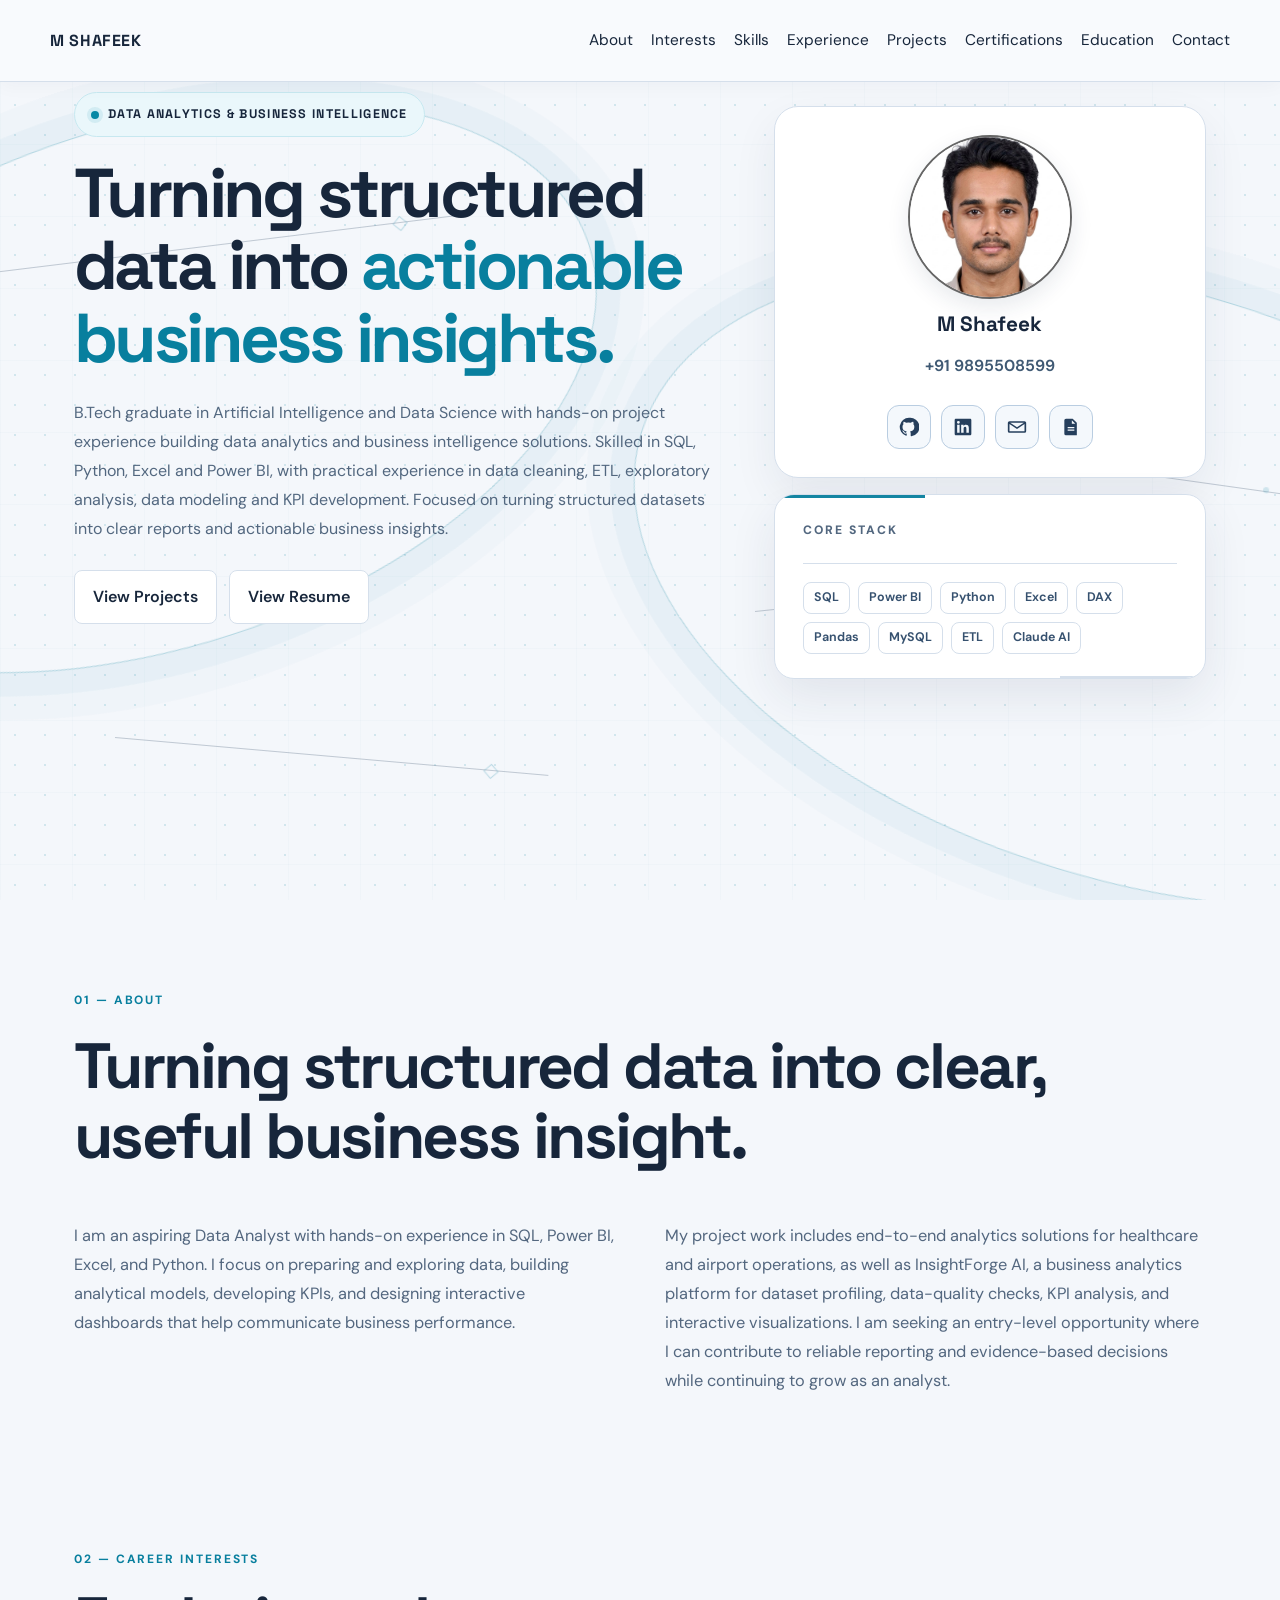
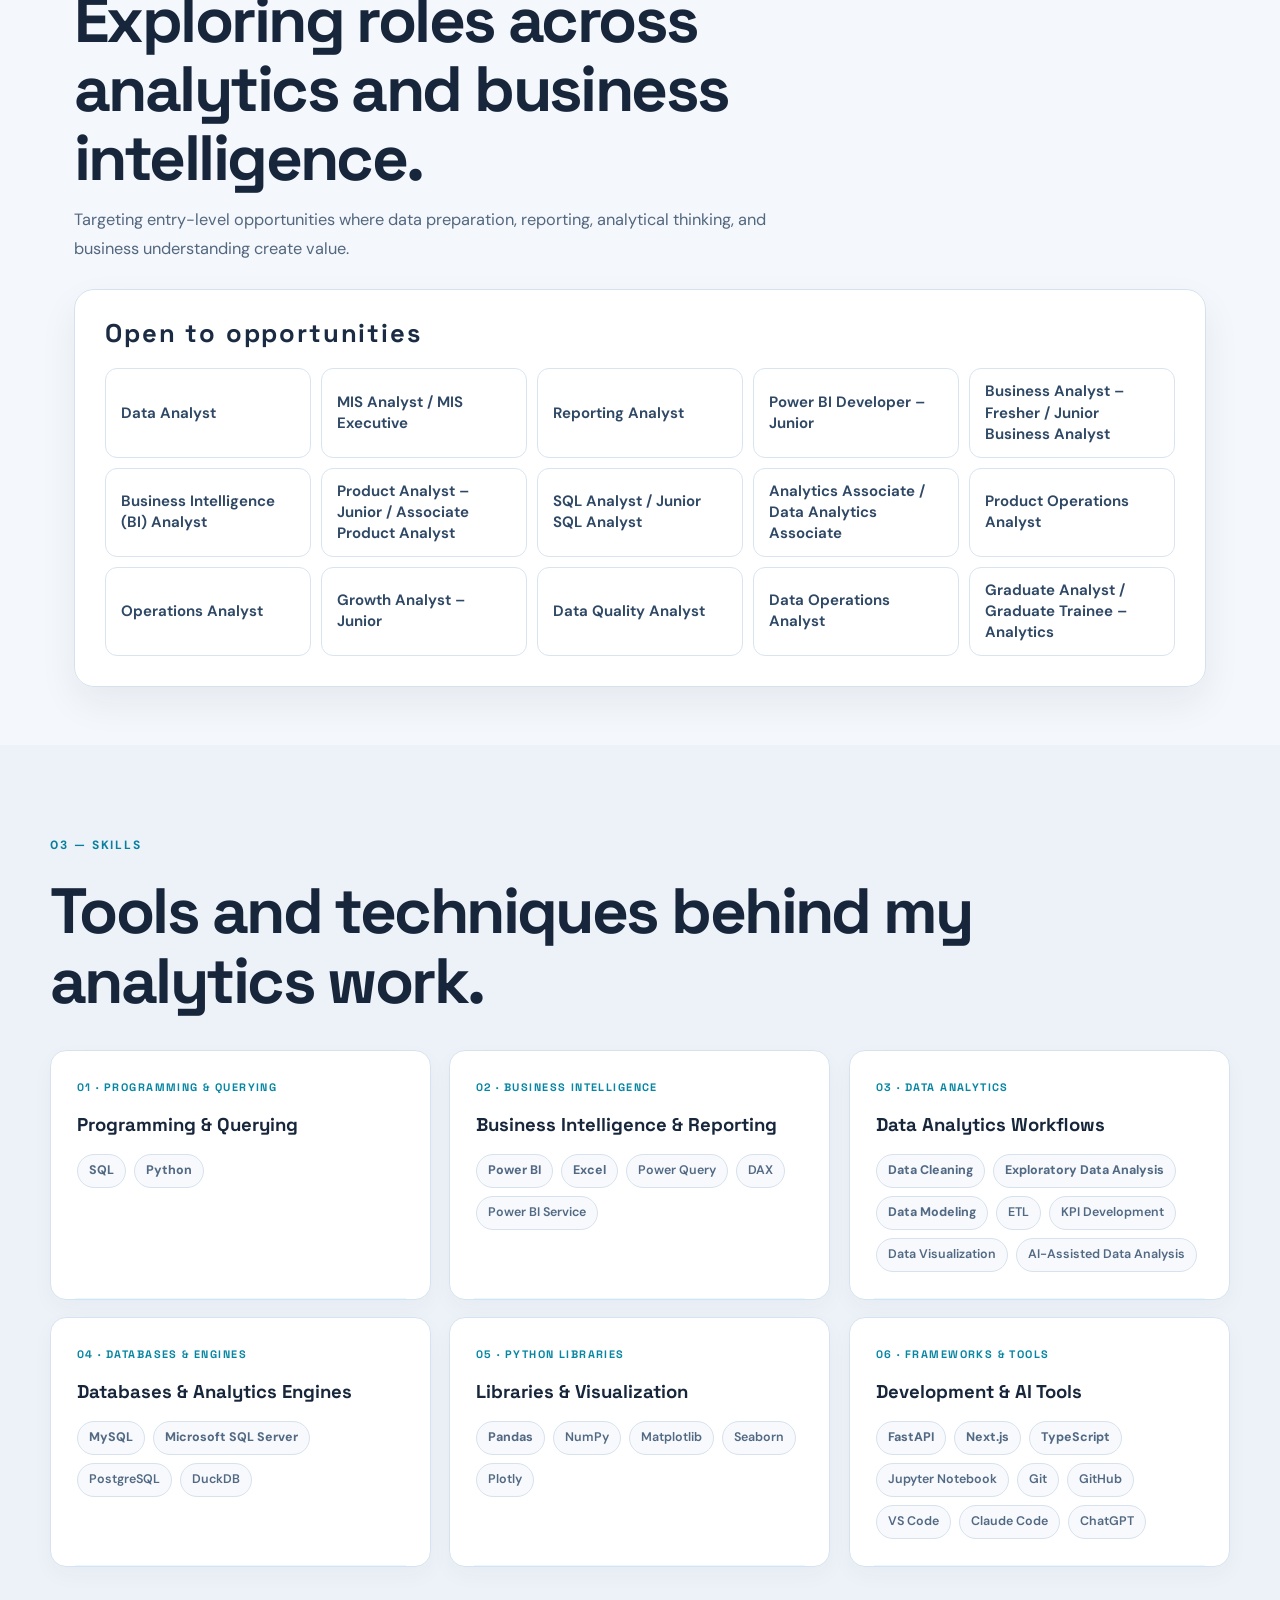
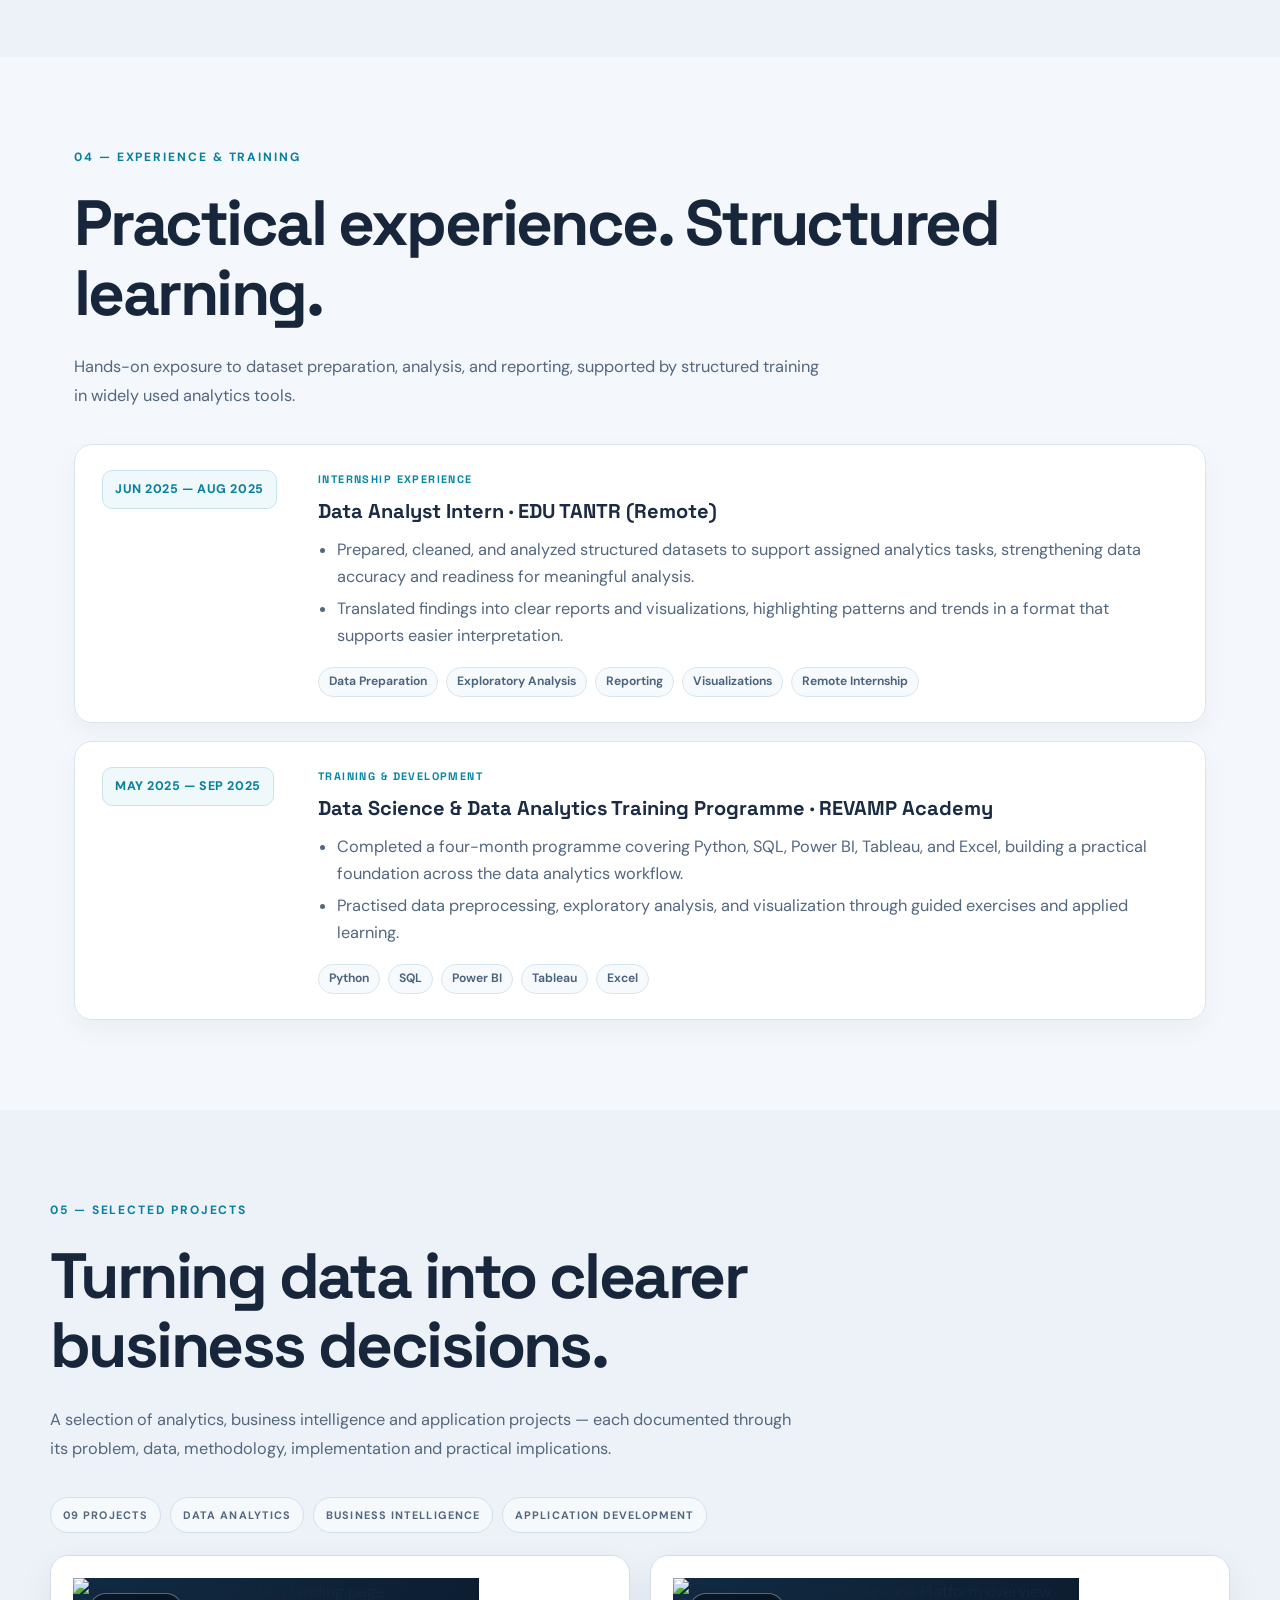
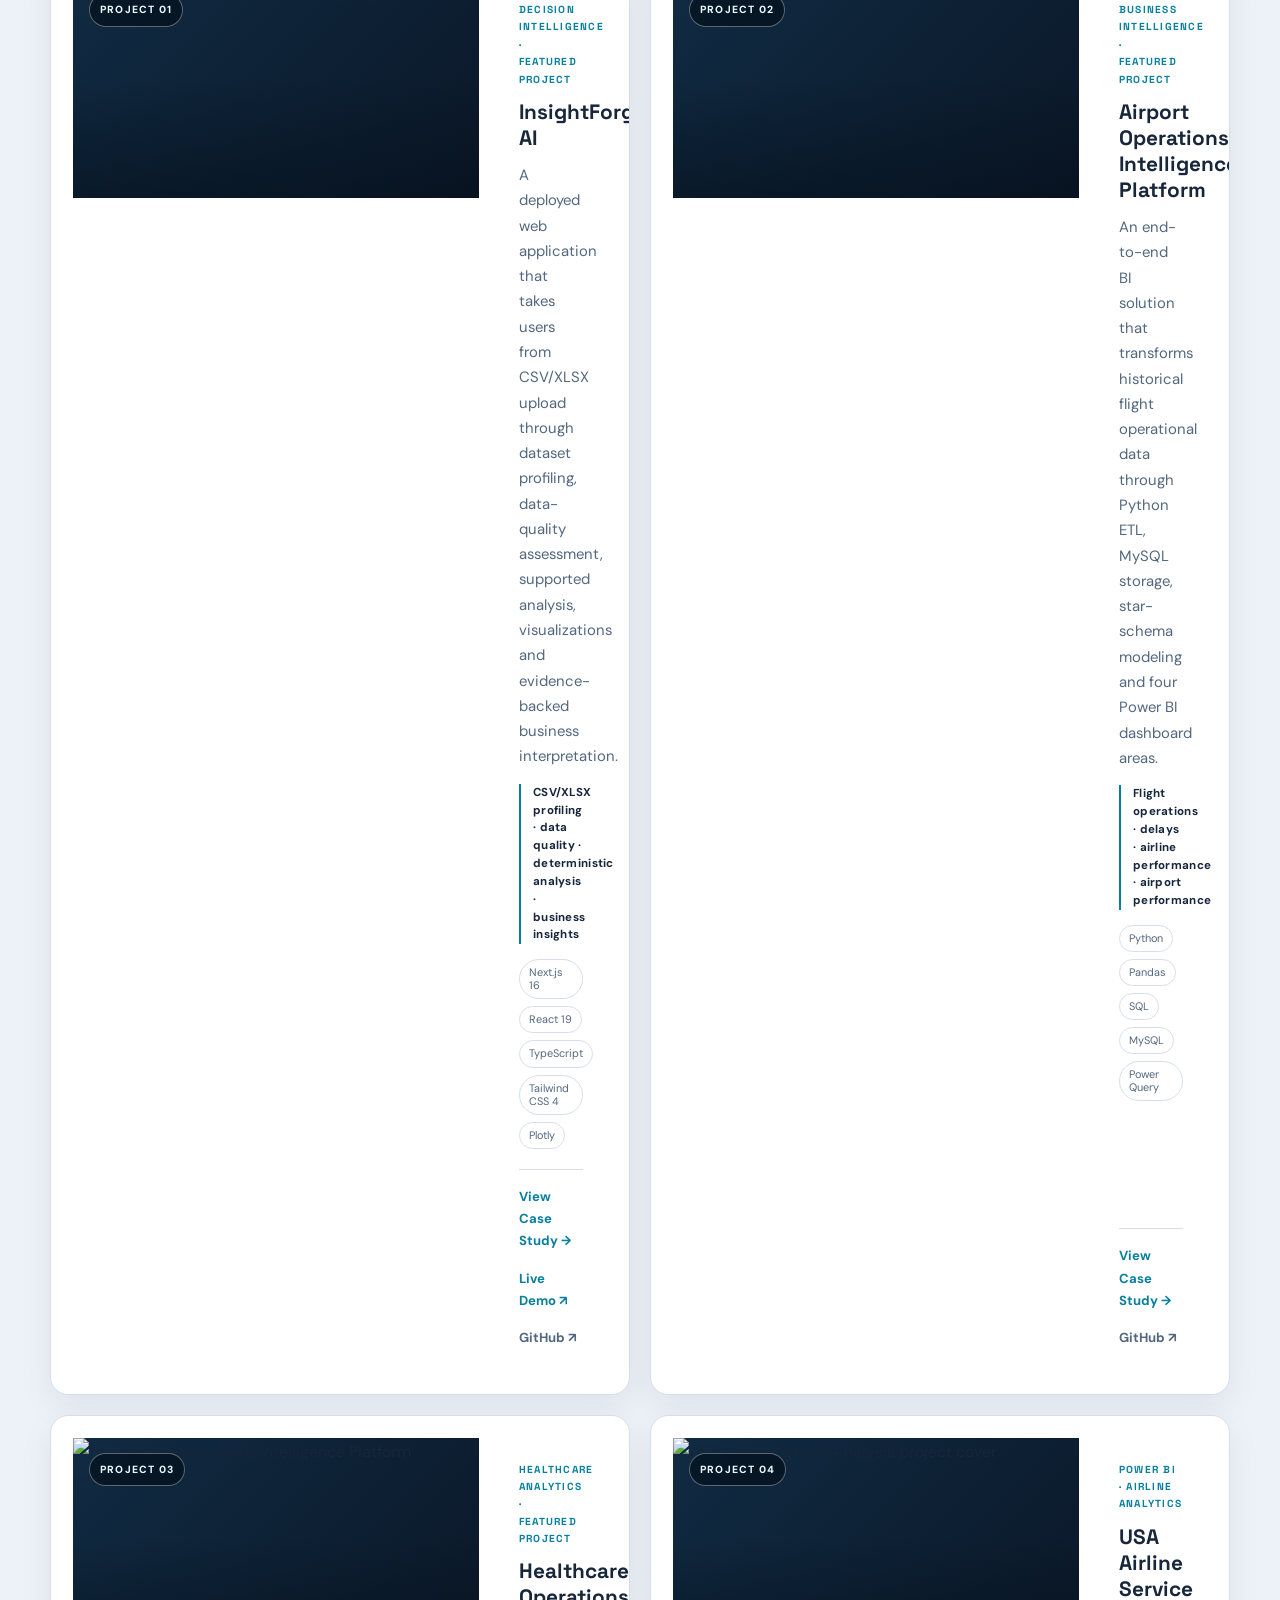
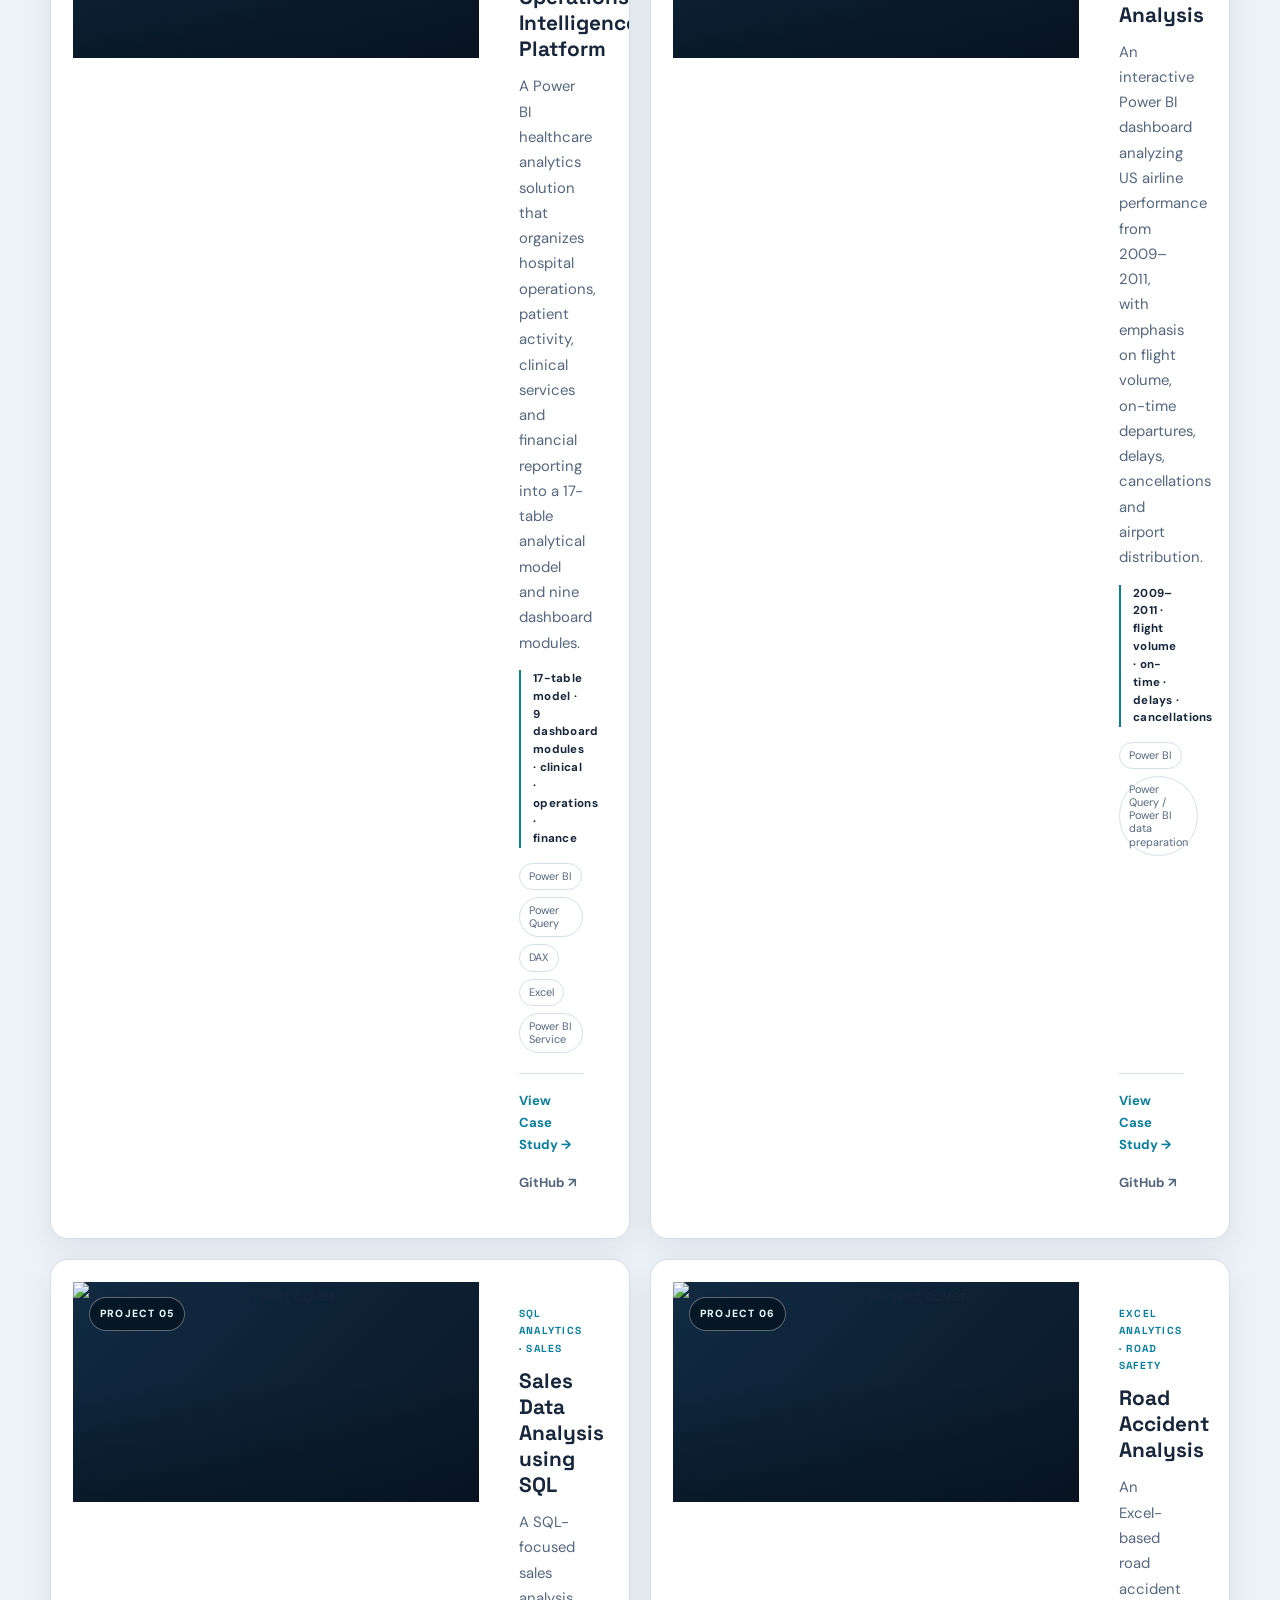
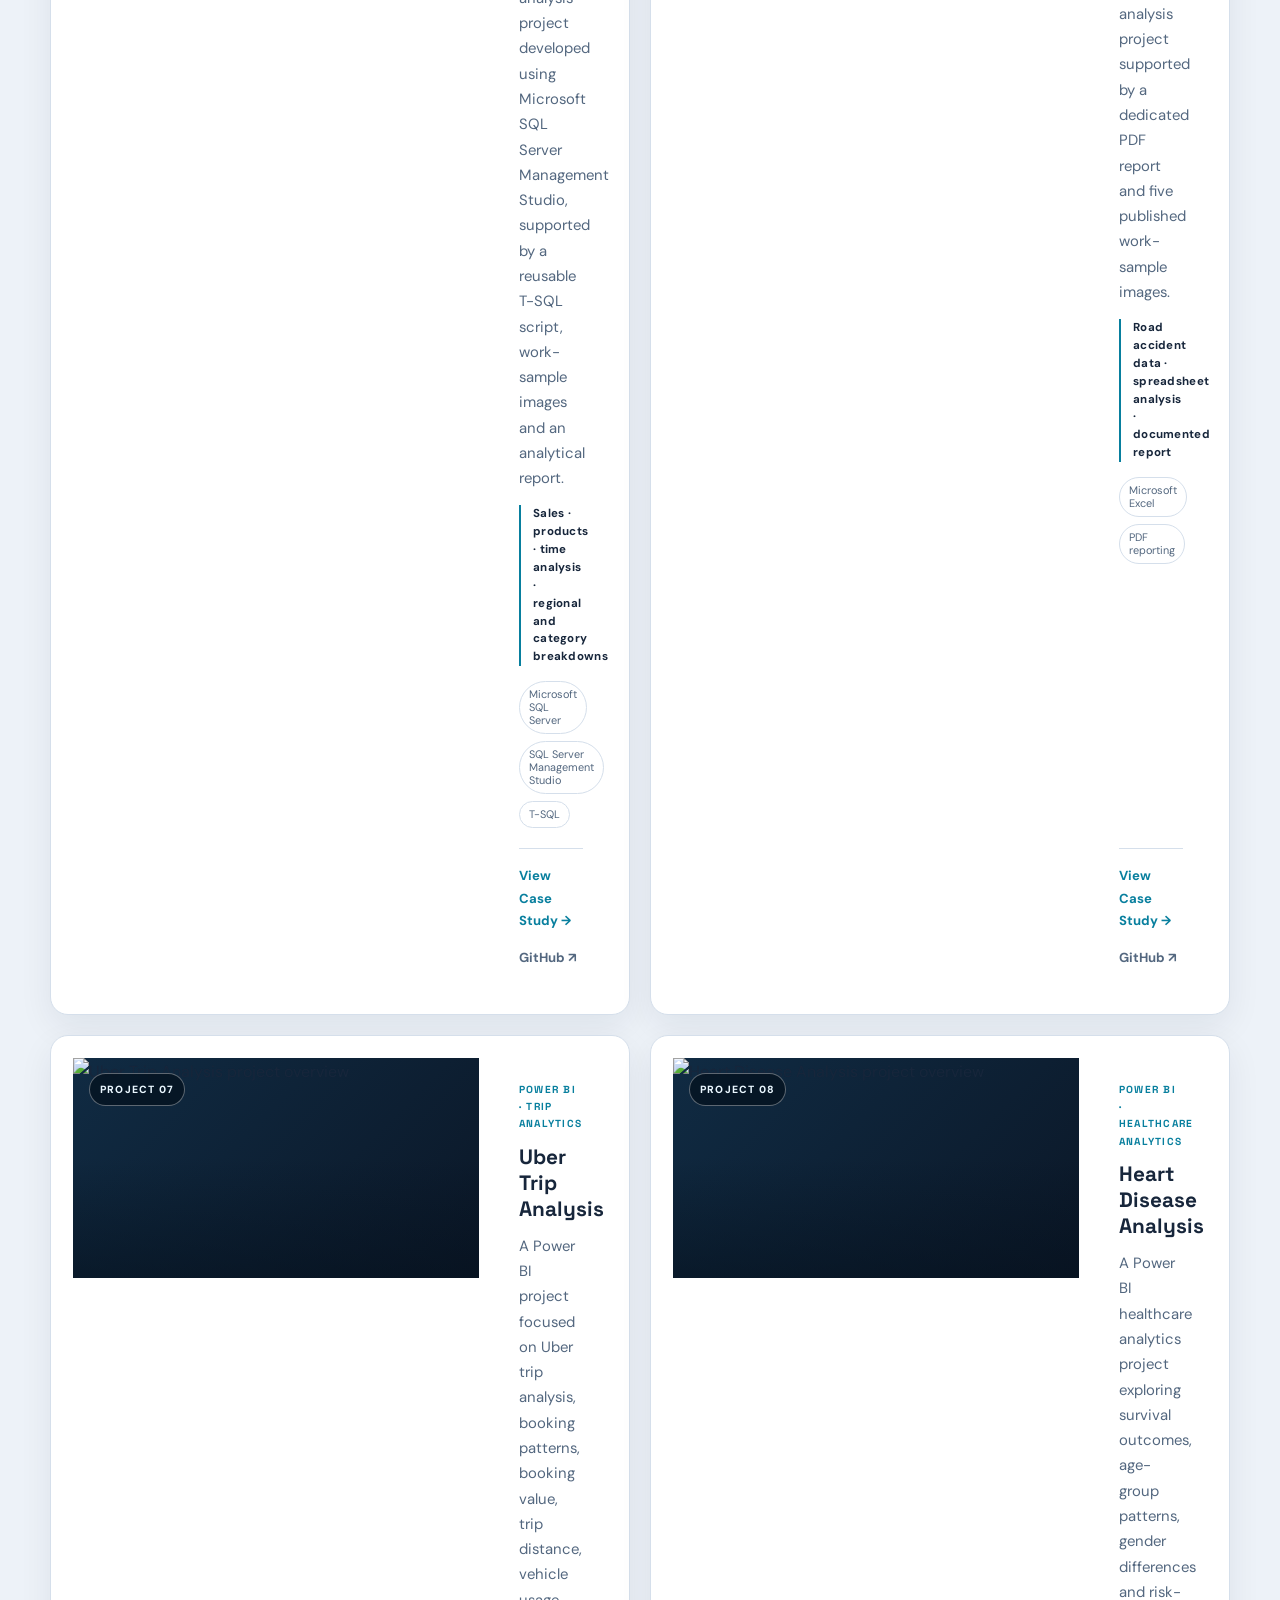
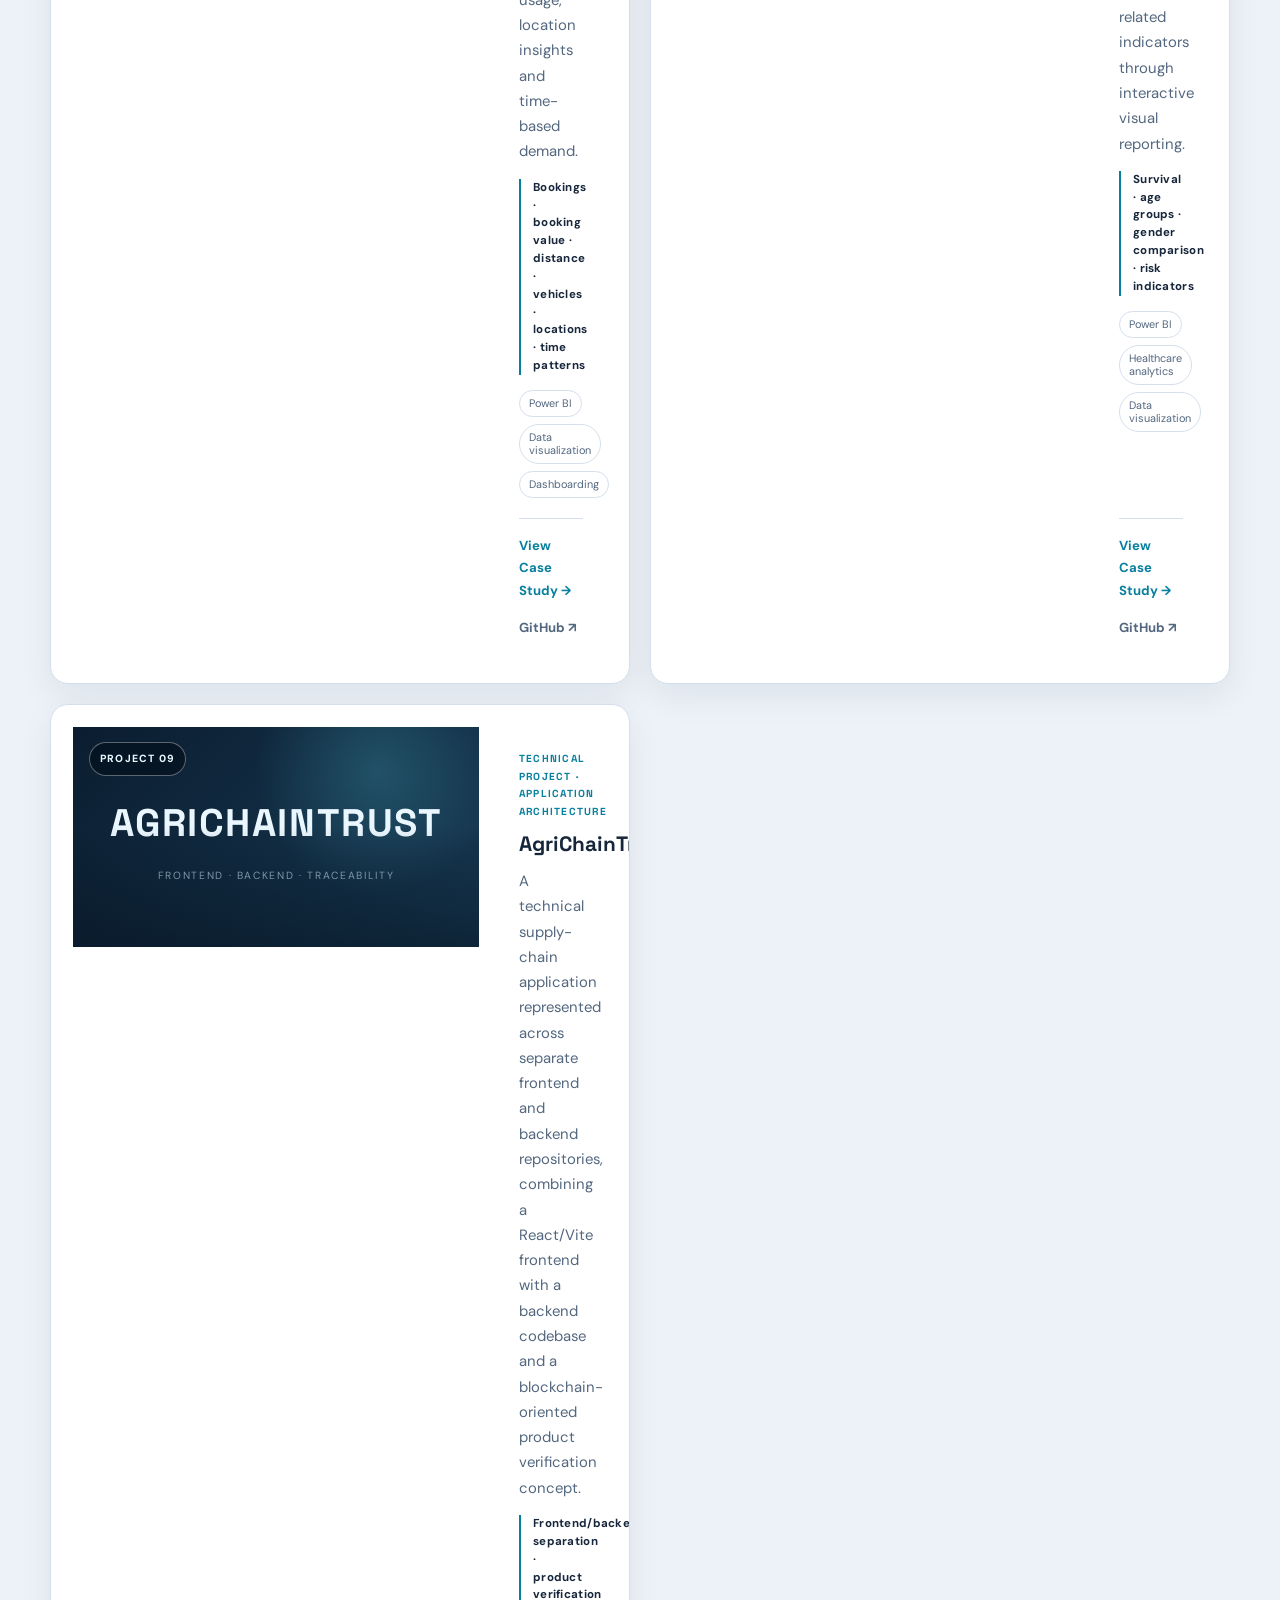
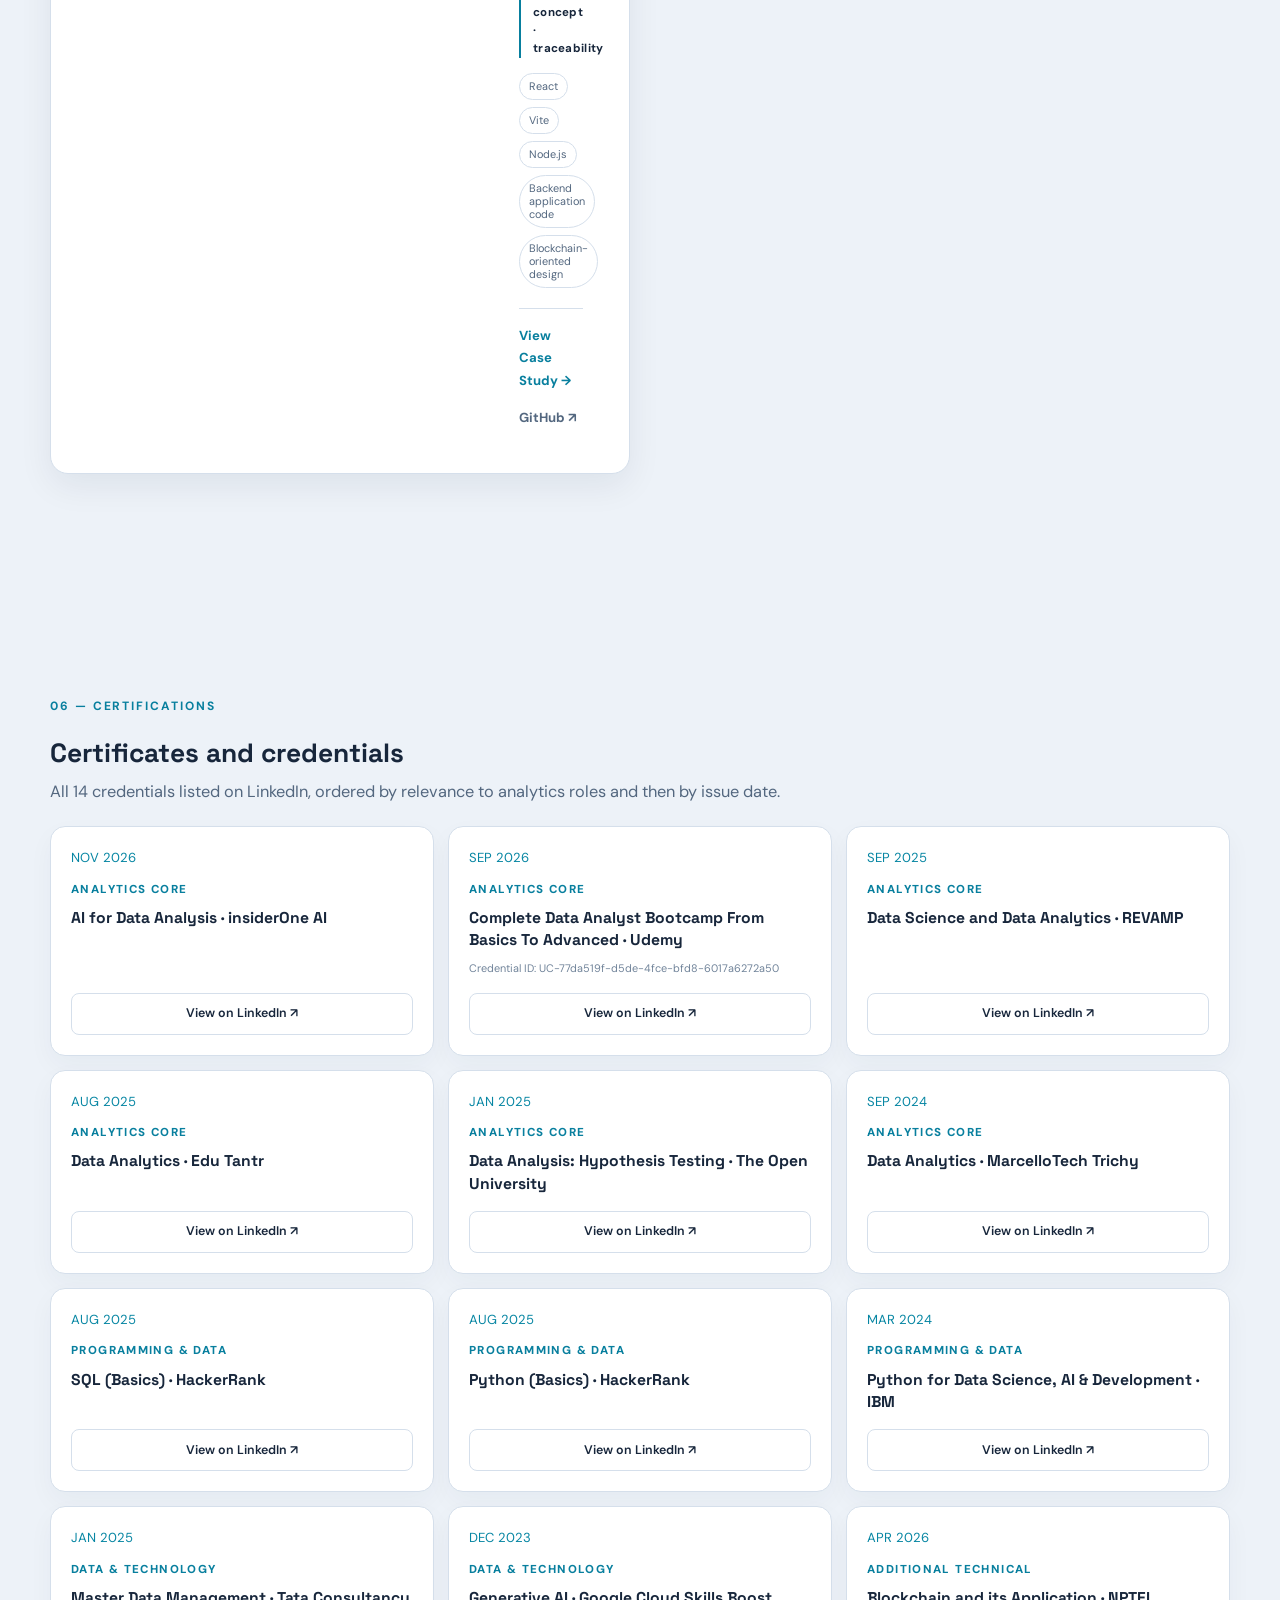
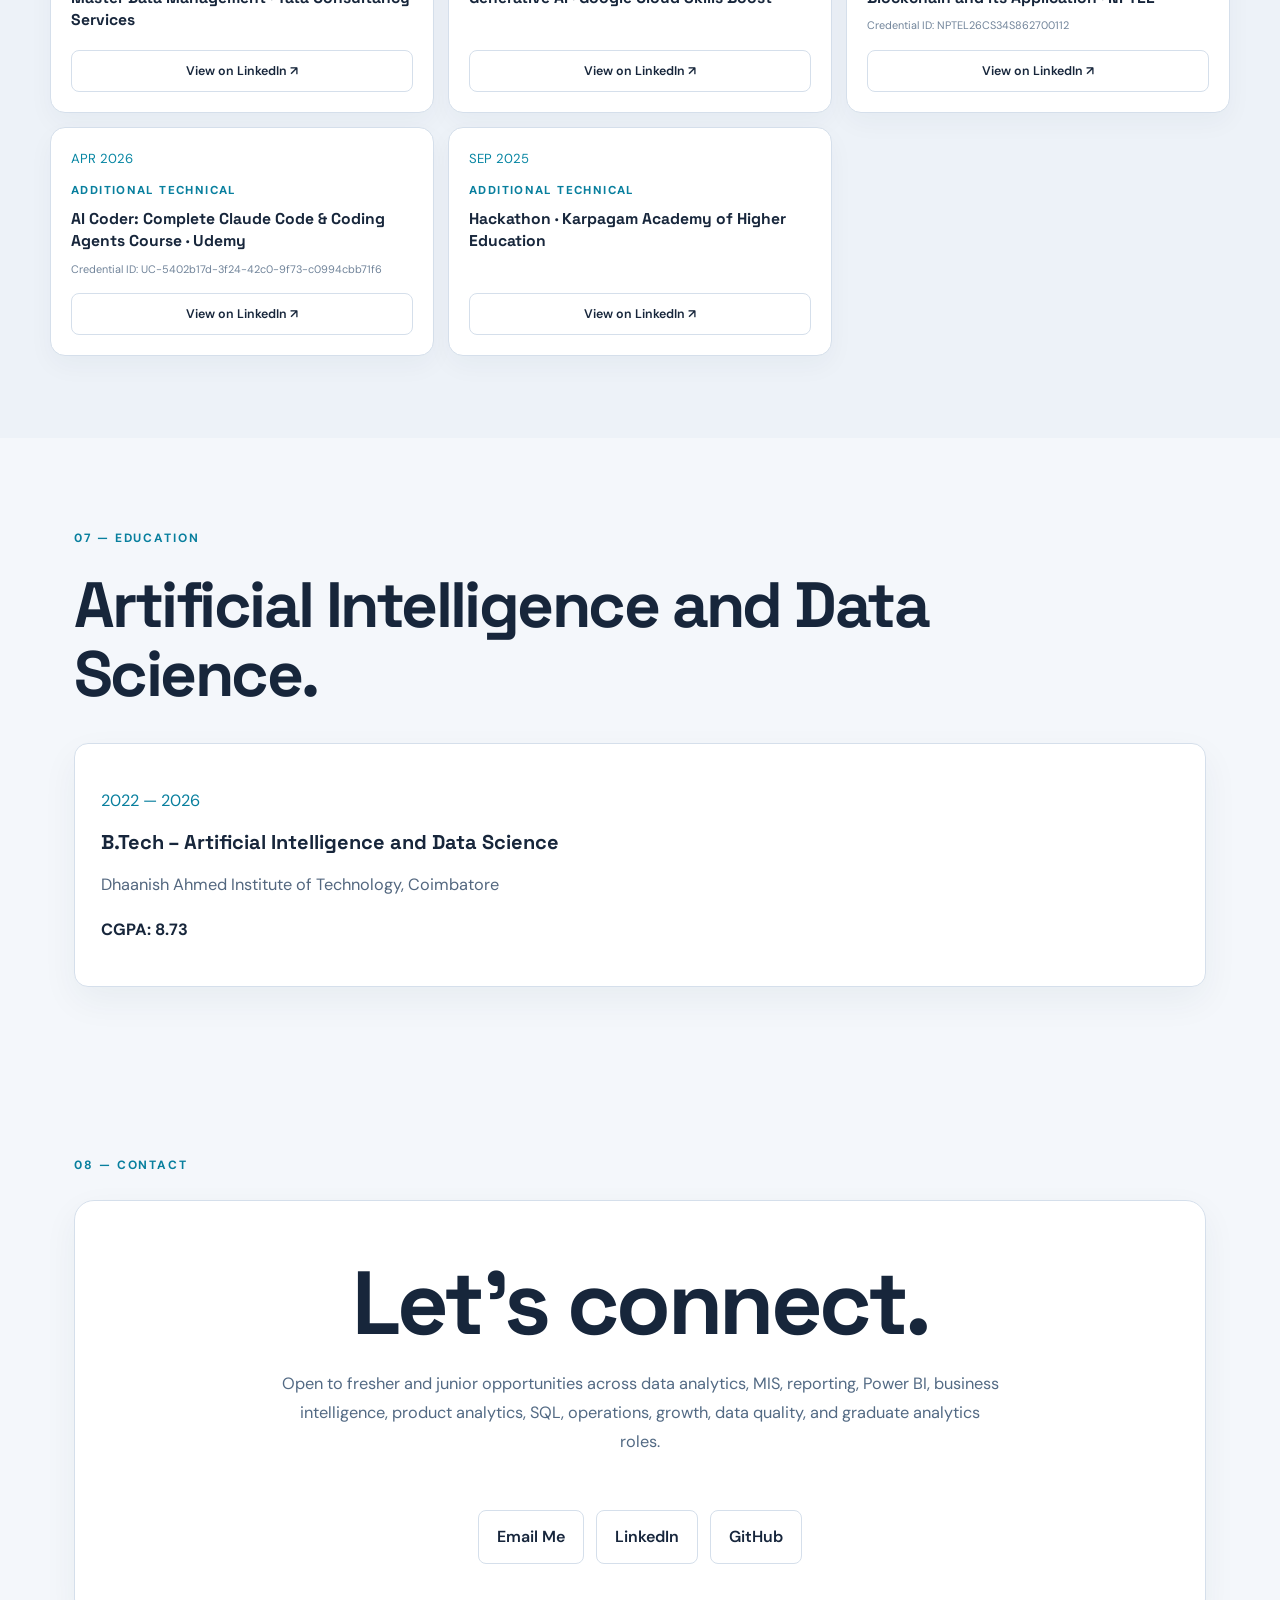
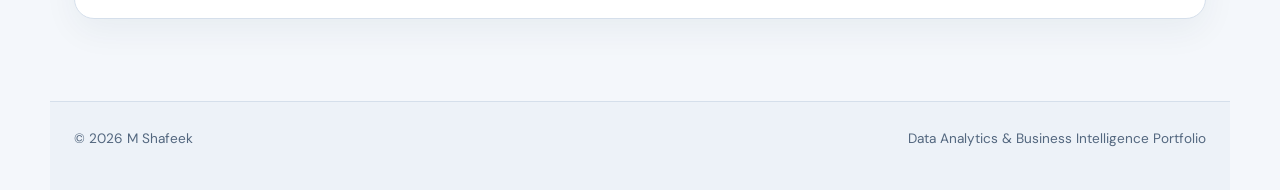
==== commit 550be625: "Add files via upload" ====
--- a/index.html
+++ b/index.html
@@ -1,5 +1,4 @@
 <!DOCTYPE html>
-
 <html lang="en">
 <head>
 <meta charset="utf-8"/><meta content="width=device-width, initial-scale=1.0" name="viewport"/>
@@ -30,29 +29,29 @@
 </div></div></section>
 <section class="section" id="about"><div class="section-heading"><p class="eyebrow">01 — ABOUT</p><h2>Turning structured data into clear, useful business insight.</h2></div><div class="two-column"><p>I am an aspiring Data Analyst with hands-on experience in SQL, Power BI, Excel, and Python. I focus on preparing and exploring data, building analytical models, developing KPIs, and designing interactive dashboards that help communicate business performance.</p><p>My project work includes end-to-end analytics solutions for healthcare and airport operations, as well as InsightForge AI, a business analytics platform for dataset profiling, data-quality checks, KPI analysis, and interactive visualizations. I am seeking an entry-level opportunity where I can contribute to reliable reporting and evidence-based decisions while continuing to grow as an analyst.</p></div></section><section aria-label="Career interests and target roles" class="section career-section" id="career-interests">
 <div class="section-heading">
-  <p class="eyebrow">02 — CAREER INTERESTS</p>
-  <h2>Exploring roles across analytics and business intelligence.</h2>
-  <p class="muted section-note">Targeting entry-level opportunities where data preparation, reporting, analytical thinking, and business understanding create value.</p>
+<p class="eyebrow">02 — CAREER INTERESTS</p>
+<h2>Exploring roles across analytics and business intelligence.</h2>
+<p class="muted section-note">Targeting entry-level opportunities where data preparation, reporting, analytical thinking, and business understanding create value.</p>
 </div>
 <div aria-label="Career interests and target roles" class="hero-open-roles" id="career-interests-panel">
-  <div class="opportunity-heading"><div><h3>Open to opportunities</h3></div></div>
-  <div class="opportunity-grid">
-    <span class="opportunity-role">Data Analyst</span>
-    <span class="opportunity-role">MIS Analyst / MIS Executive</span>
-    <span class="opportunity-role">Reporting Analyst</span>
-    <span class="opportunity-role">Power BI Developer – Junior</span>
-    <span class="opportunity-role">Business Analyst – Fresher / Junior Business Analyst</span>
-    <span class="opportunity-role">Business Intelligence (BI) Analyst</span>
-    <span class="opportunity-role">Product Analyst – Junior / Associate Product Analyst</span>
-    <span class="opportunity-role">SQL Analyst / Junior SQL Analyst</span>
-    <span class="opportunity-role">Analytics Associate / Data Analytics Associate</span>
-    <span class="opportunity-role">Product Operations Analyst</span>
-    <span class="opportunity-role">Operations Analyst</span>
-    <span class="opportunity-role">Growth Analyst – Junior</span>
-    <span class="opportunity-role">Data Quality Analyst</span>
-    <span class="opportunity-role">Data Operations Analyst</span>
-    <span class="opportunity-role">Graduate Analyst / Graduate Trainee – Analytics</span>
-  </div>
+<div class="opportunity-heading"><div><h3>Open to opportunities</h3></div></div>
+<div class="opportunity-grid">
+<span class="opportunity-role">Data Analyst</span>
+<span class="opportunity-role">MIS Analyst / MIS Executive</span>
+<span class="opportunity-role">Reporting Analyst</span>
+<span class="opportunity-role">Power BI Developer – Junior</span>
+<span class="opportunity-role">Business Analyst – Fresher / Junior Business Analyst</span>
+<span class="opportunity-role">Business Intelligence (BI) Analyst</span>
+<span class="opportunity-role">Product Analyst – Junior / Associate Product Analyst</span>
+<span class="opportunity-role">SQL Analyst / Junior SQL Analyst</span>
+<span class="opportunity-role">Analytics Associate / Data Analytics Associate</span>
+<span class="opportunity-role">Product Operations Analyst</span>
+<span class="opportunity-role">Operations Analyst</span>
+<span class="opportunity-role">Growth Analyst – Junior</span>
+<span class="opportunity-role">Data Quality Analyst</span>
+<span class="opportunity-role">Data Operations Analyst</span>
+<span class="opportunity-role">Graduate Analyst / Graduate Trainee – Analytics</span>
+</div>
 </div>
 </section>
 <section class="section alt" id="skills"><div class="section-heading"><p class="eyebrow">03 — SKILLS</p><h2>Tools and techniques behind my analytics work.</h2></div>
@@ -66,25 +65,112 @@
 </div></section>
 <section class="section" id="experience"><div class="section-heading"><p class="eyebrow">04 — EXPERIENCE &amp; TRAINING</p><h2>Practical experience. Structured learning.</h2><p class="muted section-note">Hands-on exposure to dataset preparation, analysis, and reporting, supported by structured training in widely used analytics tools.</p></div><div class="timeline">
 <article class="timeline-item"><div class="date">JUN 2025 — AUG 2025</div><div><p class="project-number">INTERNSHIP EXPERIENCE</p><h3>Data Analyst Intern · EDU TANTR (Remote)</h3><ul><li>Prepared, cleaned, and analyzed structured datasets to support assigned analytics tasks, strengthening data accuracy and readiness for meaningful analysis.</li><li>Translated findings into clear reports and visualizations, highlighting patterns and trends in a format that supports easier interpretation.</li></ul>
-<div class="experience-tags" aria-label="Internship focus areas"><span>Data Preparation</span><span>Exploratory Analysis</span><span>Reporting</span><span>Visualizations</span><span>Remote Internship</span></div>
+<div aria-label="Internship focus areas" class="experience-tags"><span>Data Preparation</span><span>Exploratory Analysis</span><span>Reporting</span><span>Visualizations</span><span>Remote Internship</span></div>
 </div></article>
 <article class="timeline-item"><div class="date">MAY 2025 — SEP 2025</div><div><p class="project-number">TRAINING &amp; DEVELOPMENT</p><h3>Data Science &amp; Data Analytics Training Programme · REVAMP Academy</h3><ul><li>Completed a four-month programme covering Python, SQL, Power BI, Tableau, and Excel, building a practical foundation across the data analytics workflow.</li><li>Practised data preprocessing, exploratory analysis, and visualization through guided exercises and applied learning.</li></ul>
-<div class="experience-tags" aria-label="Training curriculum"><span>Python</span><span>SQL</span><span>Power BI</span><span>Tableau</span><span>Excel</span></div>
+<div aria-label="Training curriculum" class="experience-tags"><span>Python</span><span>SQL</span><span>Power BI</span><span>Tableau</span><span>Excel</span></div>
 </div></article>
 </div>
 </section>
-<section class="section alt" id="projects"><div class="section-heading"><p class="eyebrow">05 — PROJECTS</p><h2>Projects that turn data into decisions.</h2></div>
-<div class="project-grid">
-<article class="project featured insightforge-featured"><div class="project-main"><p class="project-number">01 · FEATURED</p><div class="project-rule"></div><span class="tag">NEXT.JS · FASTAPI · PYTHON · DUCKDB</span><h3>InsightForge AI</h3><p>Deployed business analytics platform for CSV/XLSX profiling, data-quality assessment, deterministic analysis, visualizations, evidence-backed insights and business analysis planning.</p><div class="project-actions"><a href="insightforge-ai.html">View Case Study →</a><a class="text-link" href="https://github.com/M-Shafeek06/insightforge-ai" rel="noopener" target="_blank">GitHub ↗</a></div></div><div class="project-side"><span>CSV / XLSX</span><span>DATA<br/>QUALITY</span><span>INSIGHTS</span></div></article>
-<article class="project featured"><div class="project-main"><p class="project-number">02 · FEATURED</p><div class="project-rule"></div><span class="tag">PYTHON · SQL · MYSQL · POWER BI</span><h3>Airport Operations Intelligence Platform</h3><p>End-to-end BI solution transforming historical flight data through Python ETL, MySQL, star-schema modeling and four interactive Power BI dashboards.</p><div class="project-actions"><a href="airport-operations.html">View Case Study →</a><a class="text-link" href="https://github.com/M-Shafeek06/Airport-Operations-Intelligence-Platform" rel="noopener" target="_blank">GitHub ↗</a></div></div><div class="project-side"><span>ETL</span><span>STAR<br/>SCHEMA</span><span>4 DASHBOARDS</span></div></article>
-<article class="project featured"><div class="project-main"><p class="project-number">03 · FEATURED</p><div class="project-rule"></div><span class="tag">POWER BI · POWER QUERY · DAX · EXCEL</span><h3>Healthcare Operations Intelligence</h3><p>Healthcare analytics solution covering clinical, operational and financial reporting through a 17-table analytical model and nine dashboard modules.</p><div class="project-actions"><a href="healthcare-operations.html">View Case Study →</a><a class="text-link" href="https://github.com/M-Shafeek06/Healthcare-Operations-Intelligence" rel="noopener" target="_blank">GitHub ↗</a></div></div><div class="project-side"><span>17 TABLES</span><span>9 MODULES</span><span>DAX<br/>KPI</span></div></article>
-<article class="project"><div class="project-main"><p class="project-number">04 · POWER BI</p><div class="project-rule"></div><span class="tag">POWER BI</span><h3>USA Airline Service Analysis</h3><p>Interactive analysis of US airline performance from 2009–2011, covering flight volume, on-time performance, delays, cancellations and trends.</p><div class="project-actions"><a href="usa-airline-service.html">View Case Study →</a><a class="text-link" href="https://github.com/M-Shafeek06/Usa_Airline_Service_Analysis" rel="noopener" target="_blank">GitHub ↗</a></div></div><div class="project-side"><span>2009–11</span><span>ON-TIME</span><span>DELAYS</span></div></article>
-<article class="project"><div class="project-main"><p class="project-number">05 · SQL SERVER</p><div class="project-rule"></div><span class="tag">SQL SERVER · T-SQL</span><h3>Sales Data Analysis using SQL</h3><p>SQL-focused sales analysis using Microsoft SQL Server Management Studio, supported by an analysis report.</p><div class="project-actions"><a href="sales-data-analysis.html">View Case Study →</a><a class="text-link" href="https://github.com/M-Shafeek06/Sales-Data-Analysis" rel="noopener" target="_blank">GitHub ↗</a></div></div><div class="project-side"><span>TOP 5</span><span>MONTHLY</span><span>REGION</span></div></article>
-<article class="project"><div class="project-main"><p class="project-number">06 · EXCEL</p><div class="project-rule"></div><span class="tag">EXCEL</span><h3>Road Accident Analysis</h3><p>Excel-based road accident analysis supported by a dedicated analysis report.</p><div class="project-actions"><a href="road-accident-analysis.html">View Case Study →</a><a class="text-link" href="https://github.com/M-Shafeek06/Road-Accident-Analysis" rel="noopener" target="_blank">GitHub ↗</a></div></div><div class="project-side"><span>EXCEL</span><span>ACCIDENT<br/>ANALYSIS</span><span>REPORT</span></div></article>
-<article class="project"><div class="project-main"><p class="project-number">07 · POWER BI</p><div class="project-rule"></div><span class="tag">POWER BI</span><h3>Uber Trip Analysis</h3><p>Power BI project focused on Uber trip analysis and interactive reporting.</p><div class="project-actions"><a href="uber-trip-analysis.html">View Case Study →</a><a class="text-link" href="https://github.com/M-Shafeek06/Uber-Trip-Analysis" rel="noopener" target="_blank">GitHub ↗</a></div></div><div class="project-side"><span>TRIPS</span><span>POWER BI</span><span>INTERACTIVE</span></div></article>
-<article class="project"><div class="project-main"><p class="project-number">08 · POWER BI</p><div class="project-rule"></div><span class="tag">POWER BI</span><h3>Heart Disease Analysis</h3><p>Power BI analytics project focused on exploring healthcare data through visual analysis.</p><div class="project-actions"><a href="heart-disease-analysis.html">View Case Study →</a><a class="text-link" href="https://github.com/M-Shafeek06/Heart-Disease-Analysis" rel="noopener" target="_blank">GitHub ↗</a></div></div><div class="project-side"><span>HEALTH</span><span>POWER BI</span><span>VISUAL<br/>ANALYSIS</span></div></article>
-<article class="project"><div class="project-main"><p class="project-number">09 · TECHNICAL PROJECT</p><div class="project-rule"></div><span class="tag">MERN · BLOCKCHAIN</span><h3>AgriChainTrust</h3><p>Technical project combining a MERN application with blockchain-based agricultural supply-chain verification.</p><div class="project-actions"><a href="agrichaintrust.html">View Case Study →</a><a class="text-link" href="https://github.com/M-Shafeek06/agrichain-frontend" rel="noopener" target="_blank">GitHub ↗</a></div></div><div class="project-side"><span>ETHEREUM</span><span>SHA-256</span><span>QR VERIFY</span><span>TRUST SCORE</span></div></article>
-</div></section><section class="section alt certifications-section" id="certifications"><div class="certifications-block">
+<section class="section alt" id="projects">
+<div class="section-heading">
+<p class="eyebrow">05 — SELECTED PROJECTS</p>
+<h2>Turning data into clearer business decisions.</h2>
+<p class="muted section-note">A selection of analytics, business intelligence and application projects — each documented through its problem, data, methodology, implementation and practical implications.</p>
+</div>
+<div class="projects-intro-strip"><span>09 PROJECTS</span><span>DATA ANALYTICS</span><span>BUSINESS INTELLIGENCE</span><span>APPLICATION DEVELOPMENT</span></div>
+<div class="project-grid project-catalog"><article class="project project-card is-featured">
+<div class="project-card-media"><img alt="InsightForge AI application landing page" loading="lazy" src="https://raw.githubusercontent.com/M-Shafeek06/insightforge-ai/main/Landing_Page_IFAI.png"/><span class="project-card-index">PROJECT 01</span></div>
+<div class="project-card-content">
+<p class="project-number">DECISION INTELLIGENCE · FEATURED PROJECT</p>
+<h3>InsightForge AI</h3>
+<p class="project-card-summary">A deployed web application that takes users from CSV/XLSX upload through dataset profiling, data-quality assessment, supported analysis, visualizations and evidence-backed business interpretation.</p>
+<p class="project-card-focus">CSV/XLSX profiling · data quality · deterministic analysis · business insights</p>
+<div class="project-card-tools"><span>Next.js 16</span><span>React 19</span><span>TypeScript</span><span>Tailwind CSS 4</span><span>Plotly</span></div>
+<div class="project-actions"><a href="insightforge-ai.html">View Case Study <span aria-hidden="true">→</span></a><a class="project-card-link" href="https://insightforge-ai-chi.vercel.app/" rel="noopener" target="_blank">Live Demo ↗</a><a class="text-link" href="https://github.com/M-Shafeek06/insightforge-ai" rel="noopener" target="_blank">GitHub ↗</a></div>
+</div>
+</article><article class="project project-card is-featured">
+<div class="project-card-media"><img alt="Airport Operations Intelligence Platform overview" loading="lazy" src="https://raw.githubusercontent.com/M-Shafeek06/Airport-Operations-Intelligence-Platform/main/aiop_portfolio_main.png"/><span class="project-card-index">PROJECT 02</span></div>
+<div class="project-card-content">
+<p class="project-number">BUSINESS INTELLIGENCE · FEATURED PROJECT</p>
+<h3>Airport Operations Intelligence Platform</h3>
+<p class="project-card-summary">An end-to-end BI solution that transforms historical flight operational data through Python ETL, MySQL storage, star-schema modeling and four Power BI dashboard areas.</p>
+<p class="project-card-focus">Flight operations · delays · airline performance · airport performance</p>
+<div class="project-card-tools"><span>Python</span><span>Pandas</span><span>SQL</span><span>MySQL</span><span>Power Query</span></div>
+<div class="project-actions"><a href="airport-operations.html">View Case Study <span aria-hidden="true">→</span></a><a class="text-link" href="https://github.com/M-Shafeek06/Airport-Operations-Intelligence-Platform" rel="noopener" target="_blank">GitHub ↗</a></div>
+</div>
+</article><article class="project project-card is-featured">
+<div class="project-card-media"><img alt="Healthcare Operations Intelligence Platform overview" loading="lazy" src="https://raw.githubusercontent.com/M-Shafeek06/Healthcare-Operations-Intelligence/main/hoip_portfolio_main.png"/><span class="project-card-index">PROJECT 03</span></div>
+<div class="project-card-content">
+<p class="project-number">HEALTHCARE ANALYTICS · FEATURED PROJECT</p>
+<h3>Healthcare Operations Intelligence Platform</h3>
+<p class="project-card-summary">A Power BI healthcare analytics solution that organizes hospital operations, patient activity, clinical services and financial reporting into a 17-table analytical model and nine dashboard modules.</p>
+<p class="project-card-focus">17-table model · 9 dashboard modules · clinical · operations · finance</p>
+<div class="project-card-tools"><span>Power BI</span><span>Power Query</span><span>DAX</span><span>Excel</span><span>Power BI Service</span></div>
+<div class="project-actions"><a href="healthcare-operations.html">View Case Study <span aria-hidden="true">→</span></a><a class="text-link" href="https://github.com/M-Shafeek06/Healthcare-Operations-Intelligence" rel="noopener" target="_blank">GitHub ↗</a></div>
+</div>
+</article><article class="project project-card">
+<div class="project-card-media"><img alt="USA Airline Service Analysis project cover" loading="lazy" src="https://raw.githubusercontent.com/M-Shafeek06/Usa_Airline_Service_Analysis/main/usa_portfolio_main.png"/><span class="project-card-index">PROJECT 04</span></div>
+<div class="project-card-content">
+<p class="project-number">POWER BI · AIRLINE ANALYTICS</p>
+<h3>USA Airline Service Analysis</h3>
+<p class="project-card-summary">An interactive Power BI dashboard analyzing US airline performance from 2009–2011, with emphasis on flight volume, on-time departures, delays, cancellations and airport distribution.</p>
+<p class="project-card-focus">2009–2011 · flight volume · on-time · delays · cancellations</p>
+<div class="project-card-tools"><span>Power BI</span><span>Power Query / Power BI data preparation</span></div>
+<div class="project-actions"><a href="usa-airline-service.html">View Case Study <span aria-hidden="true">→</span></a><a class="text-link" href="https://github.com/M-Shafeek06/Usa_Airline_Service_Analysis" rel="noopener" target="_blank">GitHub ↗</a></div>
+</div>
+</article><article class="project project-card">
+<div class="project-card-media"><img alt="Sales Data Analysis project cover" loading="lazy" src="https://raw.githubusercontent.com/M-Shafeek06/Sales-Data-Analysis/main/sda_portfolio_main.png"/><span class="project-card-index">PROJECT 05</span></div>
+<div class="project-card-content">
+<p class="project-number">SQL ANALYTICS · SALES</p>
+<h3>Sales Data Analysis using SQL</h3>
+<p class="project-card-summary">A SQL-focused sales analysis project developed using Microsoft SQL Server Management Studio, supported by a reusable T-SQL script, work-sample images and an analytical report.</p>
+<p class="project-card-focus">Sales · products · time analysis · regional and category breakdowns</p>
+<div class="project-card-tools"><span>Microsoft SQL Server</span><span>SQL Server Management Studio</span><span>T-SQL</span></div>
+<div class="project-actions"><a href="sales-data-analysis.html">View Case Study <span aria-hidden="true">→</span></a><a class="text-link" href="https://github.com/M-Shafeek06/Sales-Data-Analysis" rel="noopener" target="_blank">GitHub ↗</a></div>
+</div>
+</article><article class="project project-card">
+<div class="project-card-media"><img alt="Road Accident Analysis project cover" loading="lazy" src="https://raw.githubusercontent.com/M-Shafeek06/Road-Accident-Analysis/main/RDA_porfolio_main.png"/><span class="project-card-index">PROJECT 06</span></div>
+<div class="project-card-content">
+<p class="project-number">EXCEL ANALYTICS · ROAD SAFETY</p>
+<h3>Road Accident Analysis</h3>
+<p class="project-card-summary">An Excel-based road accident analysis project supported by a dedicated PDF report and five published work-sample images.</p>
+<p class="project-card-focus">Road accident data · spreadsheet analysis · documented report</p>
+<div class="project-card-tools"><span>Microsoft Excel</span><span>PDF reporting</span></div>
+<div class="project-actions"><a href="road-accident-analysis.html">View Case Study <span aria-hidden="true">→</span></a><a class="text-link" href="https://github.com/M-Shafeek06/Road-Accident-Analysis" rel="noopener" target="_blank">GitHub ↗</a></div>
+</div>
+</article><article class="project project-card">
+<div class="project-card-media"><img alt="Uber Trip Analysis project overview" loading="lazy" src="https://raw.githubusercontent.com/M-Shafeek06/Uber-Trip-Analysis/main/UTA_portfolio_main.png"/><span class="project-card-index">PROJECT 07</span></div>
+<div class="project-card-content">
+<p class="project-number">POWER BI · TRIP ANALYTICS</p>
+<h3>Uber Trip Analysis</h3>
+<p class="project-card-summary">A Power BI project focused on Uber trip analysis, booking patterns, booking value, trip distance, vehicle usage, location insights and time-based demand.</p>
+<p class="project-card-focus">Bookings · booking value · distance · vehicles · locations · time patterns</p>
+<div class="project-card-tools"><span>Power BI</span><span>Data visualization</span><span>Dashboarding</span></div>
+<div class="project-actions"><a href="uber-trip-analysis.html">View Case Study <span aria-hidden="true">→</span></a><a class="text-link" href="https://github.com/M-Shafeek06/Uber-Trip-Analysis" rel="noopener" target="_blank">GitHub ↗</a></div>
+</div>
+</article><article class="project project-card">
+<div class="project-card-media"><img alt="Heart Disease Analysis project overview" loading="lazy" src="https://raw.githubusercontent.com/M-Shafeek06/Heart-Disease-Analysis/main/HDA_portfolio_main.png"/><span class="project-card-index">PROJECT 08</span></div>
+<div class="project-card-content">
+<p class="project-number">POWER BI · HEALTHCARE ANALYTICS</p>
+<h3>Heart Disease Analysis</h3>
+<p class="project-card-summary">A Power BI healthcare analytics project exploring survival outcomes, age-group patterns, gender differences and risk-related indicators through interactive visual reporting.</p>
+<p class="project-card-focus">Survival · age groups · gender comparison · risk indicators</p>
+<div class="project-card-tools"><span>Power BI</span><span>Healthcare analytics</span><span>Data visualization</span></div>
+<div class="project-actions"><a href="heart-disease-analysis.html">View Case Study <span aria-hidden="true">→</span></a><a class="text-link" href="https://github.com/M-Shafeek06/Heart-Disease-Analysis" rel="noopener" target="_blank">GitHub ↗</a></div>
+</div>
+</article><article class="project project-card">
+<div class="project-card-media"><div class="project-card-placeholder"><span>AGRICHAINTRUST</span><small>FRONTEND · BACKEND · TRACEABILITY</small></div><span class="project-card-index">PROJECT 09</span></div>
+<div class="project-card-content">
+<p class="project-number">TECHNICAL PROJECT · APPLICATION ARCHITECTURE</p>
+<h3>AgriChainTrust</h3>
+<p class="project-card-summary">A technical supply-chain application represented across separate frontend and backend repositories, combining a React/Vite frontend with a backend codebase and a blockchain-oriented product verification concept.</p>
+<p class="project-card-focus">Frontend/backend separation · product verification concept · traceability</p>
+<div class="project-card-tools"><span>React</span><span>Vite</span><span>Node.js</span><span>Backend application code</span><span>Blockchain-oriented design</span></div>
+<div class="project-actions"><a href="agrichaintrust.html">View Case Study <span aria-hidden="true">→</span></a><a class="text-link" href="https://github.com/M-Shafeek06/agrichain-frontend" rel="noopener" target="_blank">GitHub ↗</a></div>
+</div>
+</article></div>
+</section><section class="section alt certifications-section" id="certifications"><div class="certifications-block">
 <div class="section-heading"><p class="eyebrow">06 — CERTIFICATIONS</p><h3>Certificates and credentials</h3><p class="muted">All 14 credentials listed on LinkedIn, ordered by relevance to analytics roles and then by issue date.</p></div>
 <div class="certification-grid"><article class="development-card certificate-card"><div><p class="date">NOV 2026</p><p class="certificate-category">Analytics Core</p><h3>AI for Data Analysis · insiderOne AI</h3></div><a class="button secondary" href="https://www.linkedin.com/in/m-shafeek/details/certifications/" rel="noopener" target="_blank">View on LinkedIn ↗</a></article><article class="development-card certificate-card"><div><p class="date">SEP 2026</p><p class="certificate-category">Analytics Core</p><h3>Complete Data Analyst Bootcamp From Basics To Advanced · Udemy</h3><p class="credential-id">Credential ID: UC-77da519f-d5de-4fce-bfd8-6017a6272a50</p></div><a class="button secondary" href="https://www.linkedin.com/in/m-shafeek/details/certifications/" rel="noopener" target="_blank">View on LinkedIn ↗</a></article><article class="development-card certificate-card"><div><p class="date">SEP 2025</p><p class="certificate-category">Analytics Core</p><h3>Data Science and Data Analytics · REVAMP</h3></div><a class="button secondary" href="https://www.linkedin.com/in/m-shafeek/details/certifications/" rel="noopener" target="_blank">View on LinkedIn ↗</a></article><article class="development-card certificate-card"><div><p class="date">AUG 2025</p><p class="certificate-category">Analytics Core</p><h3>Data Analytics · Edu Tantr</h3></div><a class="button secondary" href="https://www.linkedin.com/in/m-shafeek/details/certifications/" rel="noopener" target="_blank">View on LinkedIn ↗</a></article><article class="development-card certificate-card"><div><p class="date">JAN 2025</p><p class="certificate-category">Analytics Core</p><h3>Data Analysis: Hypothesis Testing · The Open University</h3></div><a class="button secondary" href="https://www.linkedin.com/in/m-shafeek/details/certifications/" rel="noopener" target="_blank">View on LinkedIn ↗</a></article><article class="development-card certificate-card"><div><p class="date">SEP 2024</p><p class="certificate-category">Analytics Core</p><h3>Data Analytics · MarcelloTech Trichy</h3></div><a class="button secondary" href="https://www.linkedin.com/in/m-shafeek/details/certifications/" rel="noopener" target="_blank">View on LinkedIn ↗</a></article><article class="development-card certificate-card"><div><p class="date">AUG 2025</p><p class="certificate-category">Programming &amp; Data</p><h3>SQL (Basics) · HackerRank</h3></div><a class="button secondary" href="https://www.linkedin.com/in/m-shafeek/details/certifications/" rel="noopener" target="_blank">View on LinkedIn ↗</a></article><article class="development-card certificate-card"><div><p class="date">AUG 2025</p><p class="certificate-category">Programming &amp; Data</p><h3>Python (Basics) · HackerRank</h3></div><a class="button secondary" href="https://www.linkedin.com/in/m-shafeek/details/certifications/" rel="noopener" target="_blank">View on LinkedIn ↗</a></article><article class="development-card certificate-card"><div><p class="date">MAR 2024</p><p class="certificate-category">Programming &amp; Data</p><h3>Python for Data Science, AI &amp; Development · IBM</h3></div><a class="button secondary" href="https://www.linkedin.com/in/m-shafeek/details/certifications/" rel="noopener" target="_blank">View on LinkedIn ↗</a></article><article class="development-card certificate-card"><div><p class="date">JAN 2025</p><p class="certificate-category">Data &amp; Technology</p><h3>Master Data Management · Tata Consultancy Services</h3></div><a class="button secondary" href="https://www.linkedin.com/in/m-shafeek/details/certifications/" rel="noopener" target="_blank">View on LinkedIn ↗</a></article><article class="development-card certificate-card"><div><p class="date">DEC 2023</p><p class="certificate-category">Data &amp; Technology</p><h3>Generative AI · Google Cloud Skills Boost</h3></div><a class="button secondary" href="https://www.linkedin.com/in/m-shafeek/details/certifications/" rel="noopener" target="_blank">View on LinkedIn ↗</a></article><article class="development-card certificate-card"><div><p class="date">APR 2026</p><p class="certificate-category">Additional Technical</p><h3>Blockchain and its Application · NPTEL</h3><p class="credential-id">Credential ID: NPTEL26CS34S862700112</p></div><a class="button secondary" href="https://www.linkedin.com/in/m-shafeek/details/certifications/" rel="noopener" target="_blank">View on LinkedIn ↗</a></article><article class="development-card certificate-card"><div><p class="date">APR 2026</p><p class="certificate-category">Additional Technical</p><h3>AI Coder: Complete Claude Code &amp; Coding Agents Course · Udemy</h3><p class="credential-id">Credential ID: UC-5402b17d-3f24-42c0-9f73-c0994cbb71f6</p></div><a class="button secondary" href="https://www.linkedin.com/in/m-shafeek/details/certifications/" rel="noopener" target="_blank">View on LinkedIn ↗</a></article><article class="development-card certificate-card"><div><p class="date">SEP 2025</p><p class="certificate-category">Additional Technical</p><h3>Hackathon · Karpagam Academy of Higher Education</h3></div><a class="button secondary" href="https://www.linkedin.com/in/m-shafeek/details/certifications/" rel="noopener" target="_blank">View on LinkedIn ↗</a></article></div></div></section>
 <section class="section" id="education"><div class="section-heading"><p class="eyebrow">07 — EDUCATION</p><h2>Artificial Intelligence and Data Science.</h2></div><div class="case-card"><p class="date">2022 — 2026</p><h3>B.Tech – Artificial Intelligence and Data Science</h3><p class="muted">Dhaanish Ahmed Institute of Technology, Coimbatore</p><p class="muted"><strong>CGPA: 8.73</strong></p></div></section>
@@ -153,4 +239,4 @@
 }),{rootMargin:'-35% 0px -55% 0px',threshold:0});
 sections.forEach(s=>observer.observe(s));
 </script>
-</body></html>
+</body></html>
--- a/style.css
+++ b/style.css
@@ -2489,3 +2489,88 @@
   }
   body.home-page.light-only #contact .contact-card { padding: 34px 20px; }
 }
+
+
+/* ================================================================
+   PROJECTS SECTION REFINEMENT — scoped to #projects only
+   Existing global/homepage styles are intentionally left untouched.
+   ================================================================ */
+#projects .section-heading{max-width:850px}
+#projects .section-note{max-width:760px}
+#projects .projects-intro-strip{display:flex;flex-wrap:wrap;gap:9px;margin:26px 0 22px}
+#projects .projects-intro-strip span{padding:8px 12px;border:1px solid var(--line);border-radius:999px;color:var(--muted);font-size:.68rem;font-weight:700;letter-spacing:.1em;background:rgba(255,255,255,.48)}
+#projects .project-catalog{grid-template-columns:repeat(2,minmax(0,1fr));gap:22px;align-items:stretch}
+#projects .project-card{height:auto;min-height:0;display:flex;flex-direction:column;grid-template-columns:1fr;gap:0;padding:0;overflow:hidden;border-radius:18px;background:var(--surface);border:1px solid var(--line);box-shadow:0 12px 34px rgba(15,35,55,.07);transition:transform .25s ease,border-color .25s ease,box-shadow .25s ease}
+#projects .project-card:hover{transform:translateY(-5px);border-color:rgba(8,127,158,.45);box-shadow:0 20px 44px rgba(15,35,55,.12)}
+#projects .project-card.is-featured{border-color:rgba(8,127,158,.36)}
+#projects .project-card::after{display:none}
+#projects .project-card-media{height:220px;position:relative;overflow:hidden;background:linear-gradient(135deg,#102b43,#0b1727)}
+#projects .project-card-media img{width:100%;height:100%;display:block;object-fit:cover;object-position:top center;transition:transform .45s ease}
+#projects .project-card:hover .project-card-media img{transform:scale(1.035)}
+#projects .project-card-media::after{content:"";position:absolute;inset:45% 0 0;background:linear-gradient(180deg,transparent,rgba(4,15,27,.5));pointer-events:none}
+#projects .project-card-index{position:absolute;z-index:1;left:16px;top:15px;padding:7px 10px;border:1px solid rgba(255,255,255,.35);border-radius:999px;background:rgba(5,18,31,.78);color:#eaf7ff;font-size:.65rem;font-weight:800;letter-spacing:.12em}
+#projects .project-card-placeholder{height:100%;display:flex;flex-direction:column;align-items:center;justify-content:center;gap:12px;color:#eaf7ff;text-align:center;background:radial-gradient(circle at 75% 20%,rgba(93,225,244,.2),transparent 35%),linear-gradient(135deg,#0b1d30,#183b55)}
+#projects .project-card-placeholder span{font-family:'Space Grotesk',sans-serif;font-size:clamp(1.5rem,3vw,2.5rem);font-weight:700;letter-spacing:.04em}
+#projects .project-card-placeholder small{color:#9cb8cb;font-size:.65rem;letter-spacing:.16em}
+#projects .project-card-content{display:flex;flex:1;flex-direction:column;align-items:stretch;padding:23px 24px 22px;min-width:0}
+#projects .project-card-content .project-number{font-size:.64rem;letter-spacing:.12em;margin:0 0 11px;color:var(--accent)}
+#projects .project-card-content h3{font-size:1.3rem;line-height:1.25;margin:0 0 12px;color:var(--text)}
+#projects .project-card-summary{font-size:.93rem;line-height:1.7;color:var(--muted);margin:0 0 14px}
+#projects .project-card-focus{font-size:.72rem;line-height:1.55;color:var(--text);font-weight:700;letter-spacing:.025em;margin:0 0 15px;padding-left:12px;border-left:2px solid var(--accent)}
+#projects .project-card-tools{display:flex;flex-wrap:wrap;gap:7px;margin:0 0 20px}
+#projects .project-card-tools span{font-size:.68rem;line-height:1.2;padding:6px 9px;border:1px solid var(--line);border-radius:999px;color:var(--muted);background:rgba(255,255,255,.45)}
+#projects .project-card .project-actions{display:flex;flex-wrap:wrap;gap:15px;margin-top:auto;padding-top:16px;border-top:1px solid var(--line)}
+#projects .project-card .project-actions a{font-size:.82rem}
+#projects .project-card .project-actions a:first-child{color:var(--accent)!important}
+@media(max-width:850px){#projects .project-catalog{grid-template-columns:1fr}#projects .project-card-media{height:240px}}
+@media(max-width:560px){#projects .project-card-content{padding:19px}#projects .project-card-media{height:195px}#projects .projects-intro-strip span{font-size:.59rem;padding:7px 9px}}
+@media(prefers-reduced-motion:reduce){#projects .project-card,#projects .project-card-media img{transition:none}#projects .project-card:hover{transform:none}#projects .project-card:hover .project-card-media img{transform:none}}
+
+/* Shared case-study layout for all nine project pages. */
+.case-page{background:var(--bg);color:var(--text)}
+.case-page .case-hero{padding-top:72px;padding-bottom:48px}
+.case-page .case-hero-grid{grid-template-columns:minmax(0,1.05fr) minmax(300px,.95fr);gap:42px}
+.case-page .case-hero h1{font-size:clamp(2.8rem,5.8vw,5.4rem);line-height:1.02;letter-spacing:-.055em}
+.case-page .case-lead{max-width:760px;font-size:1.05rem;line-height:1.8;color:var(--muted)}
+.case-page .case-hero-visual{border:1px solid var(--line);border-radius:18px;overflow:hidden;background:var(--surface);box-shadow:0 20px 50px rgba(10,25,40,.12)}
+.case-page .case-hero-visual img{width:100%;height:100%;max-height:420px;display:block;object-fit:cover;object-position:top center}
+.case-page .case-hero-placeholder{min-height:330px;display:flex;flex-direction:column;justify-content:center;align-items:center;text-align:center;padding:30px;background:radial-gradient(circle at 70% 20%,rgba(8,127,158,.18),transparent 34%),linear-gradient(135deg,#0b1d30,#183b55);color:#eef8ff}
+.case-page .case-hero-placeholder strong{font:700 clamp(2rem,4vw,3.6rem)/1.05 'Space Grotesk',sans-serif}
+.case-page .case-hero-placeholder span{margin-top:12px;color:#a8c3d5;font-size:.7rem;letter-spacing:.14em}
+.case-page .case-meta{gap:8px}
+.case-page .case-meta span{font-size:.75rem;padding:7px 10px}
+.case-page .case-index-wrap{max-width:var(--max);margin:0 auto;padding:0 24px 30px}
+.case-page .case-index{display:flex;flex-wrap:wrap;gap:7px;padding:14px;border:1px solid var(--line);border-radius:14px;background:var(--surface)}
+.case-page .case-index a{font-size:.68rem;font-weight:700;letter-spacing:.04em;color:var(--muted);text-decoration:none;padding:7px 9px;border-radius:7px}
+.case-page .case-index a:hover{color:var(--accent);background:rgba(8,127,158,.08)}
+.case-page .case-section{scroll-margin-top:24px;padding-top:66px;padding-bottom:66px}
+.case-page .case-section .eyebrow{margin-bottom:12px}
+.case-page .case-section h2{font-size:clamp(1.8rem,3.2vw,2.7rem);line-height:1.15;max-width:850px;margin-bottom:22px}
+.case-page .case-section-intro{max-width:820px;color:var(--muted);line-height:1.8}
+.case-page .case-grid{align-items:stretch}
+.case-page .case-card{height:100%;background:var(--surface);border:1px solid var(--line);border-radius:15px;padding:23px}
+.case-page .case-card p{color:var(--muted);line-height:1.75}
+.case-page .case-card h3{font-size:1.04rem}
+.case-page .case-card .card-kicker{font-size:.65rem;letter-spacing:.12em;color:var(--accent);font-weight:800;margin-bottom:9px}
+.case-page .case-chip-list{display:flex;flex-wrap:wrap;gap:8px;margin-top:20px}
+.case-page .case-chip-list span{border:1px solid var(--line);border-radius:999px;padding:7px 10px;font-size:.75rem;color:var(--muted);background:var(--surface)}
+.case-page .workflow-grid{display:grid;grid-template-columns:repeat(3,minmax(0,1fr));gap:13px;margin-top:24px}
+.case-page .workflow-step{border:1px solid var(--line);border-radius:13px;padding:19px;background:var(--surface);min-height:140px}
+.case-page .workflow-step .step-number{font-size:.67rem;letter-spacing:.12em;color:var(--accent);font-weight:800}
+.case-page .workflow-step h3{font-size:1rem;margin:10px 0 7px}
+.case-page .workflow-step p{font-size:.86rem;color:var(--muted);line-height:1.65;margin:0}
+.case-page .case-list{padding-left:19px;color:var(--muted);line-height:1.8}
+.case-page .case-list li+li{margin-top:8px}
+.case-page .case-note{padding:17px 19px;border-left:3px solid var(--accent);border-radius:0 10px 10px 0;background:var(--surface);color:var(--muted);line-height:1.75;margin-top:20px}
+.case-page .case-gallery{display:grid;grid-template-columns:repeat(2,minmax(0,1fr));gap:16px;margin-top:24px}
+.case-page .case-gallery figure{margin:0;overflow:hidden;border:1px solid var(--line);border-radius:14px;background:var(--surface)}
+.case-page .case-gallery img{width:100%;height:auto;display:block}
+.case-page .case-gallery figcaption{padding:11px 13px;border-top:1px solid var(--line);font-size:.76rem;color:var(--muted)}
+.case-page .resource-list{display:grid;grid-template-columns:repeat(2,minmax(0,1fr));gap:12px;margin-top:22px}
+.case-page .resource-link{display:flex;align-items:center;justify-content:space-between;gap:14px;padding:17px 18px;border:1px solid var(--line);border-radius:12px;background:var(--surface);color:var(--text);font-weight:700;text-decoration:none}
+.case-page .resource-link:hover{border-color:var(--accent);color:var(--accent)}
+.case-page .case-bottom-nav{max-width:var(--max);margin:0 auto;padding:28px 24px 70px;display:flex;justify-content:space-between;gap:15px;border-top:1px solid var(--line)}
+.case-page .case-bottom-nav a{color:var(--accent);font-weight:700;text-decoration:none}
+.case-page footer{margin-top:0}
+@media(max-width:850px){.case-page .case-hero-grid{grid-template-columns:1fr}.case-page .case-hero-visual{order:2}.case-page .workflow-grid{grid-template-columns:repeat(2,minmax(0,1fr))}}
+@media(max-width:600px){.case-page .case-index{gap:4px}.case-page .case-index a{font-size:.61rem;padding:6px}.case-page .workflow-grid,.case-page .case-gallery,.case-page .resource-list{grid-template-columns:1fr}.case-page .case-bottom-nav{flex-direction:column}.case-page .case-section{padding-top:52px;padding-bottom:52px}}
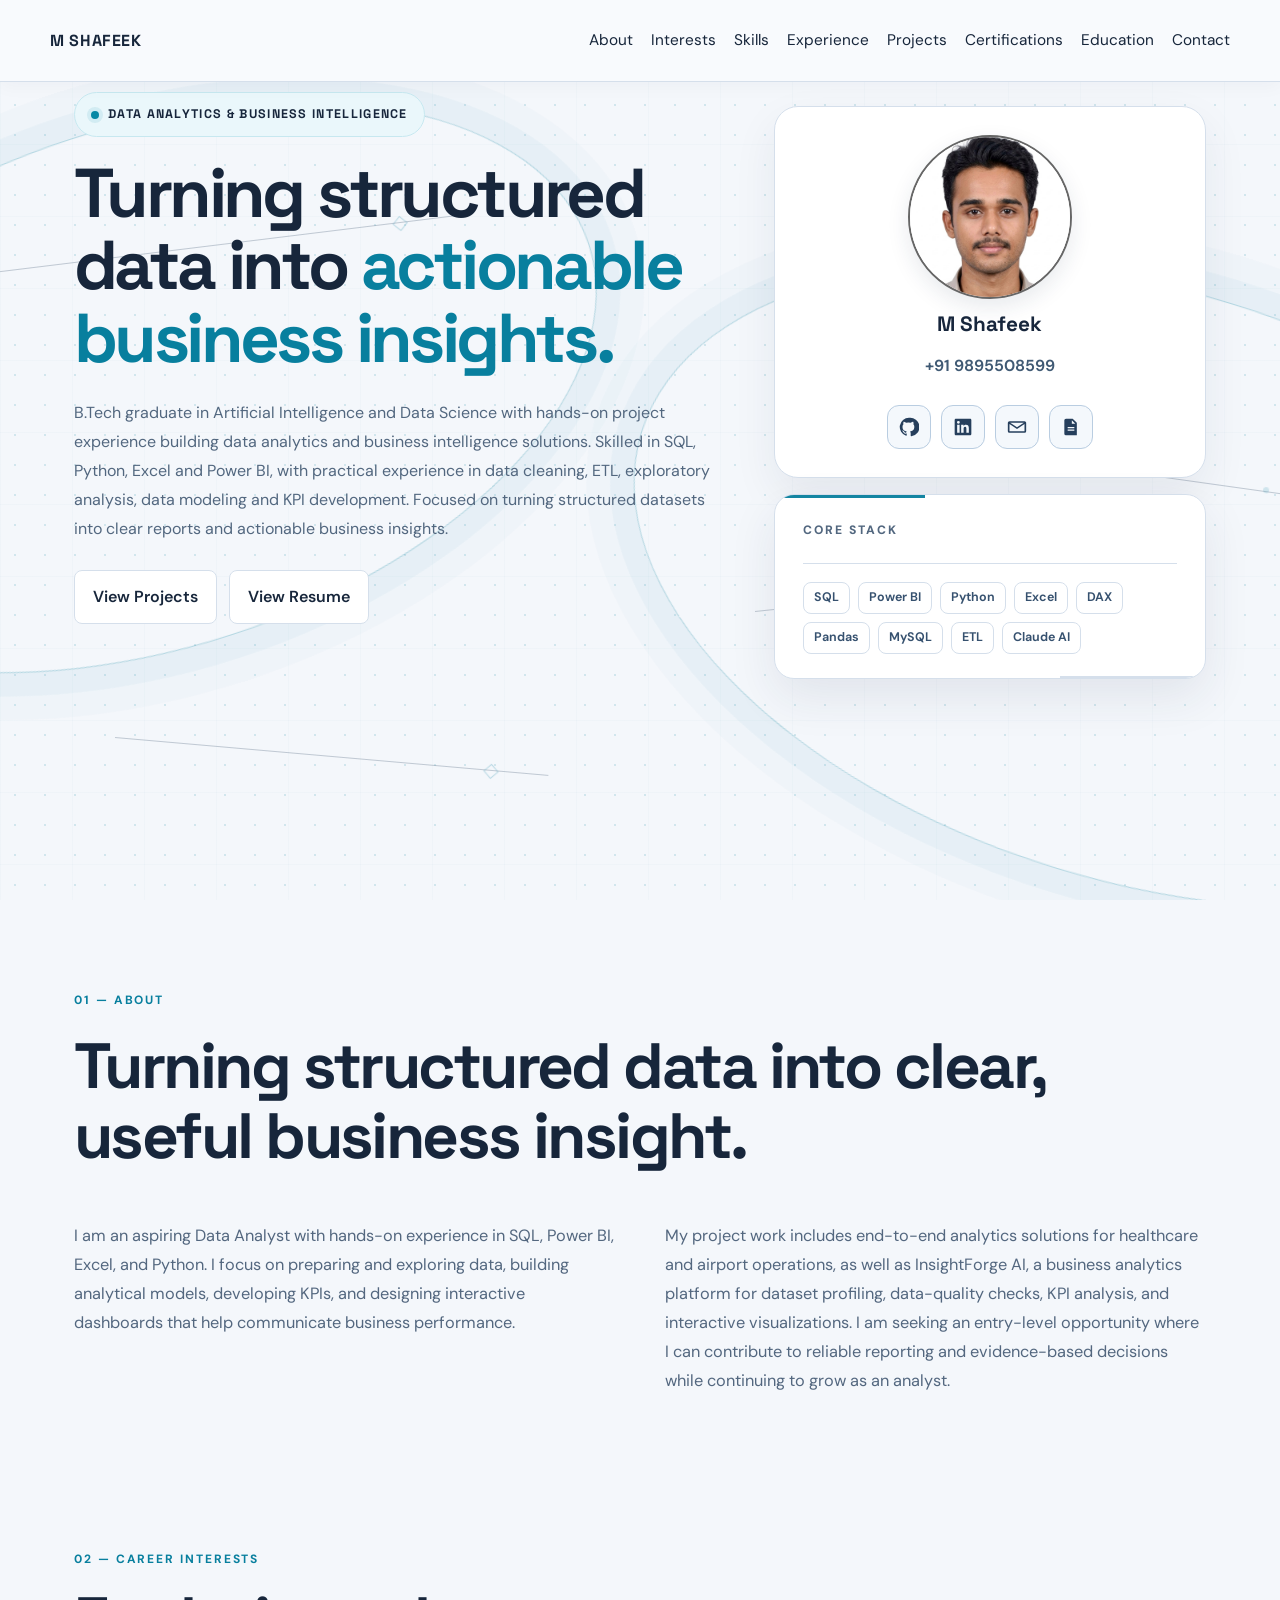
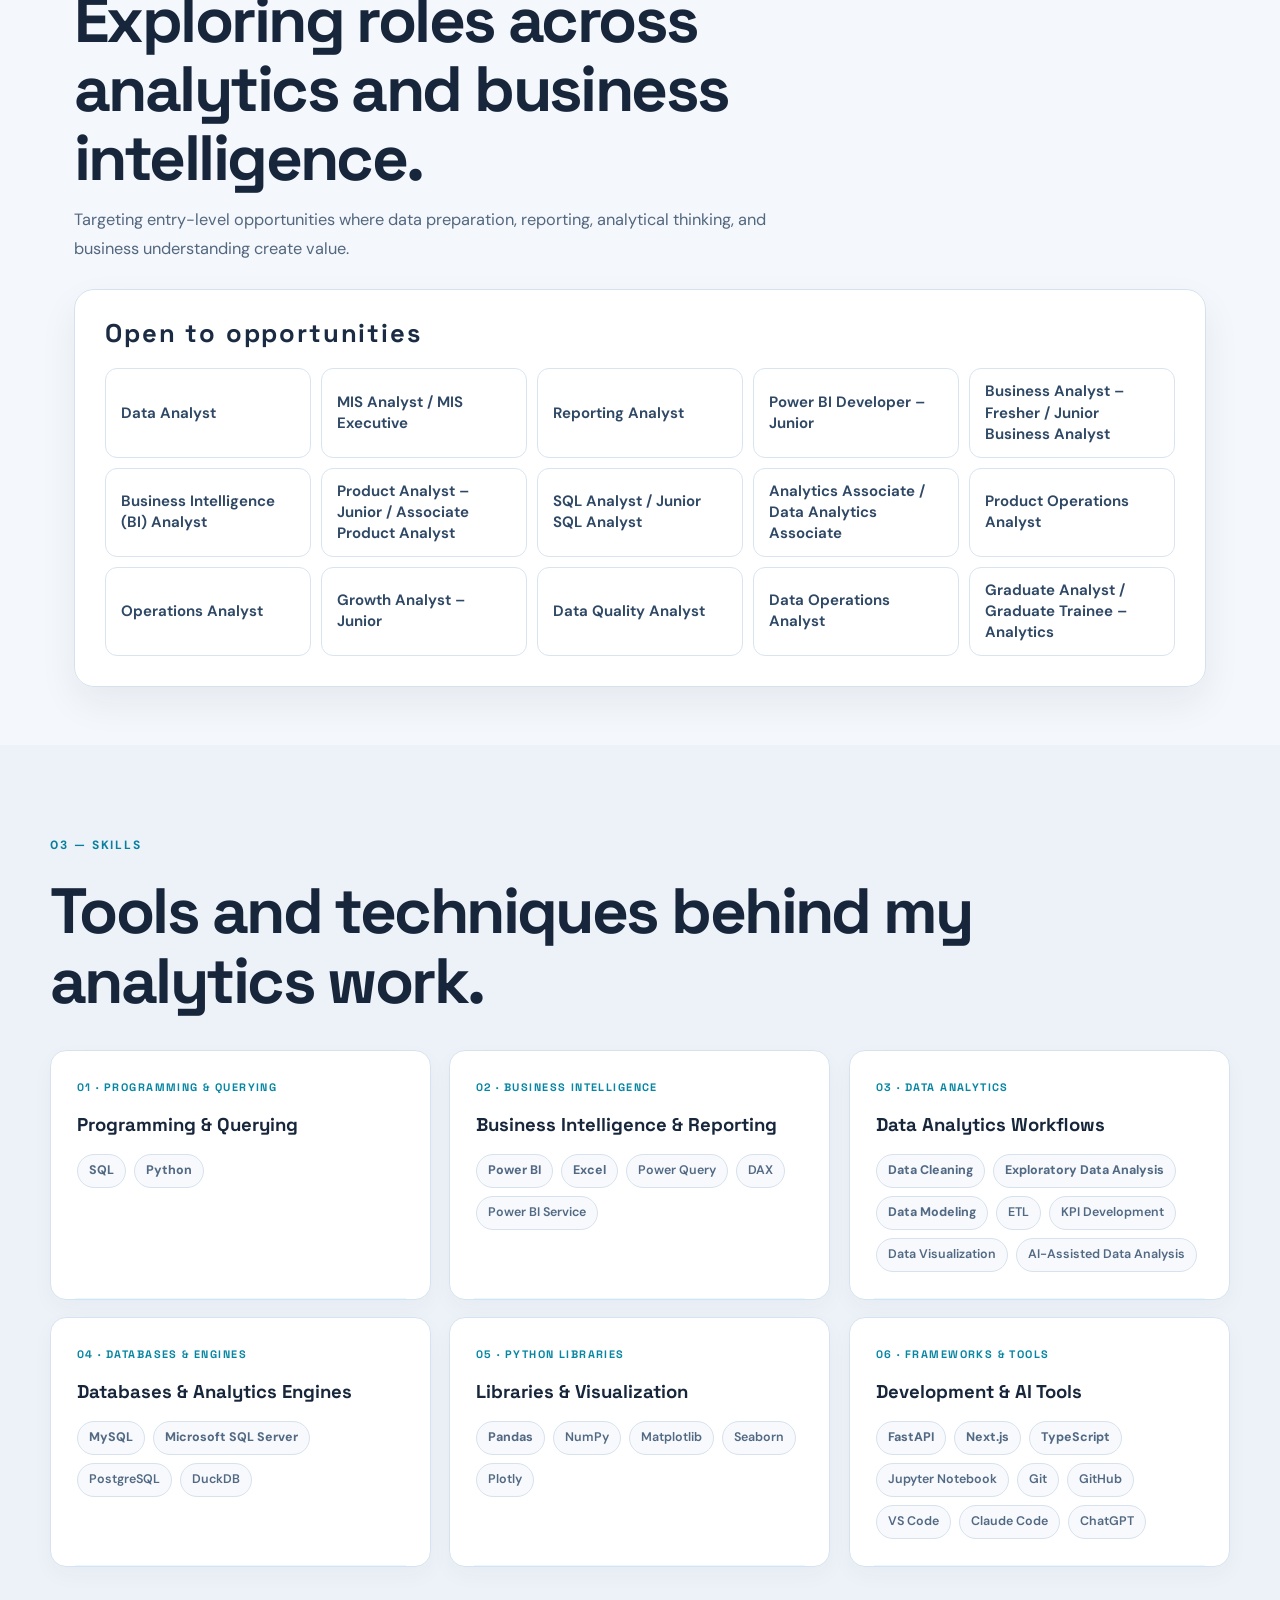
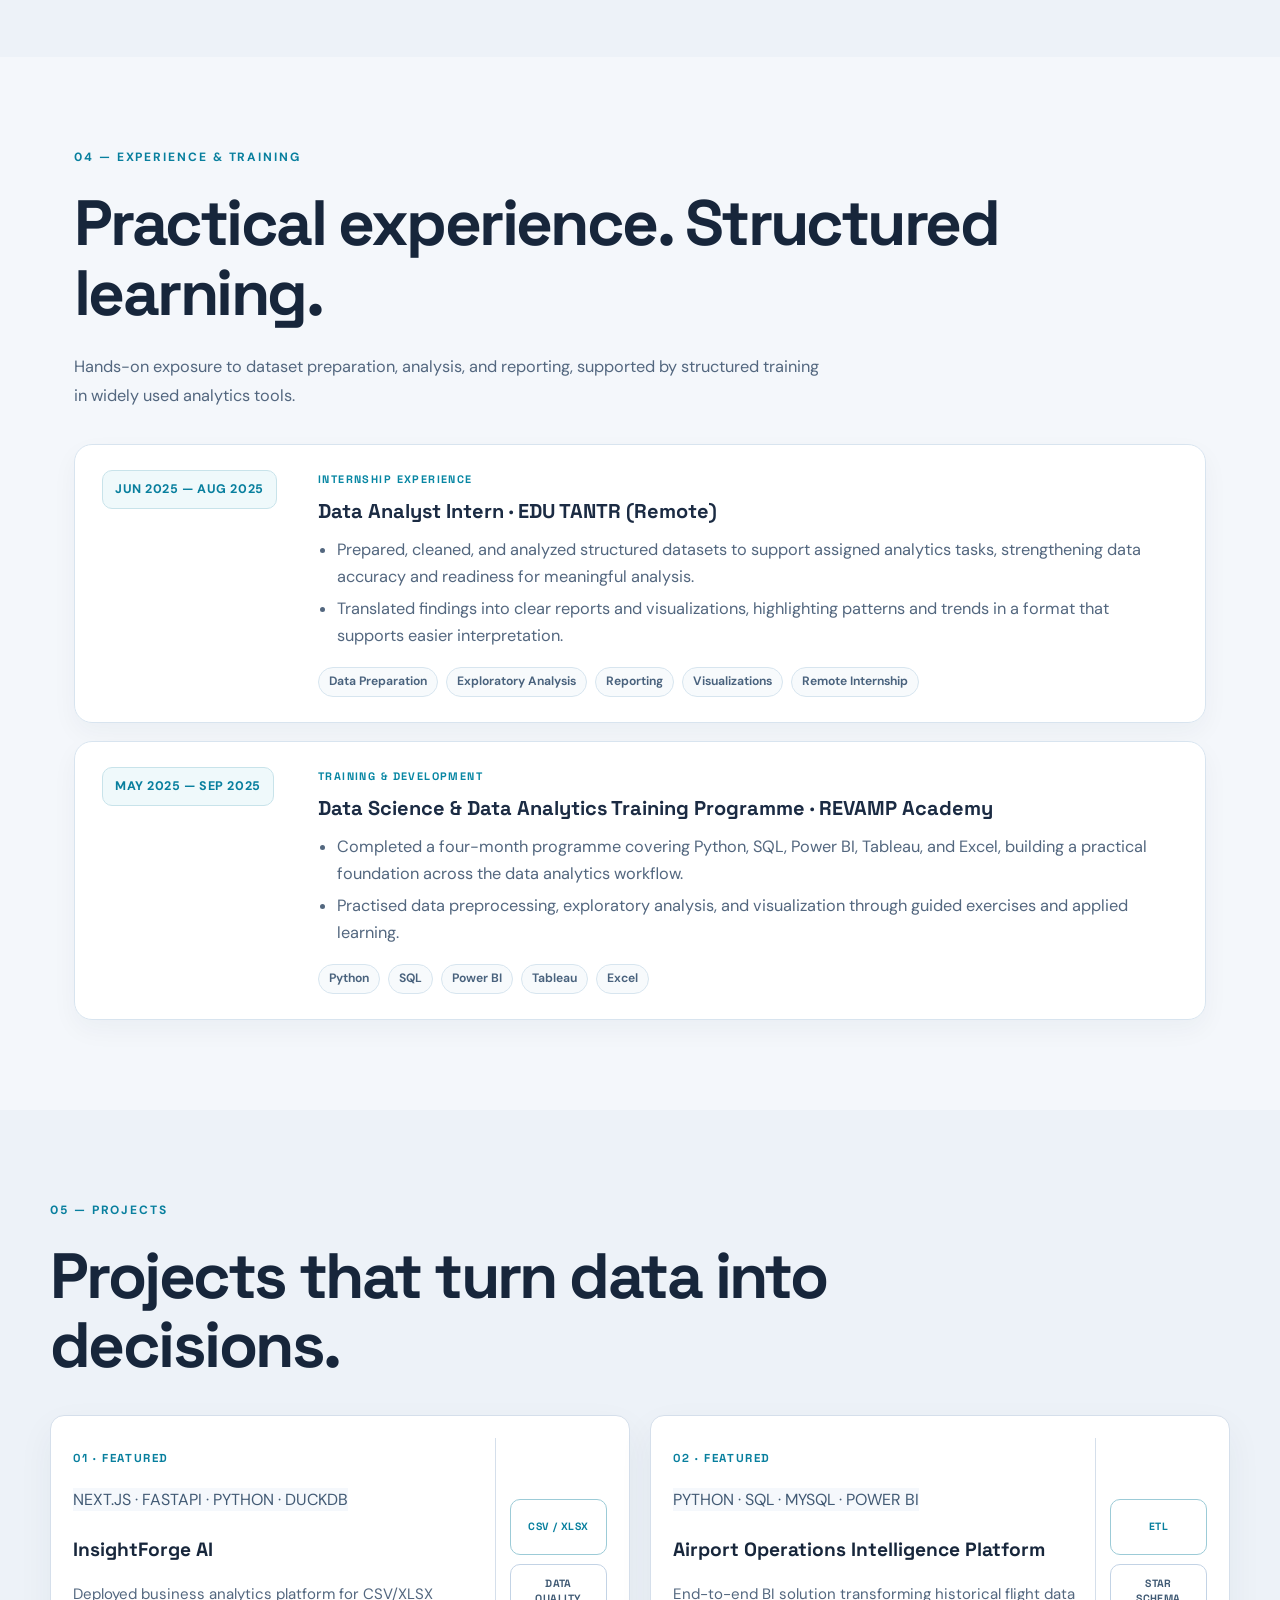
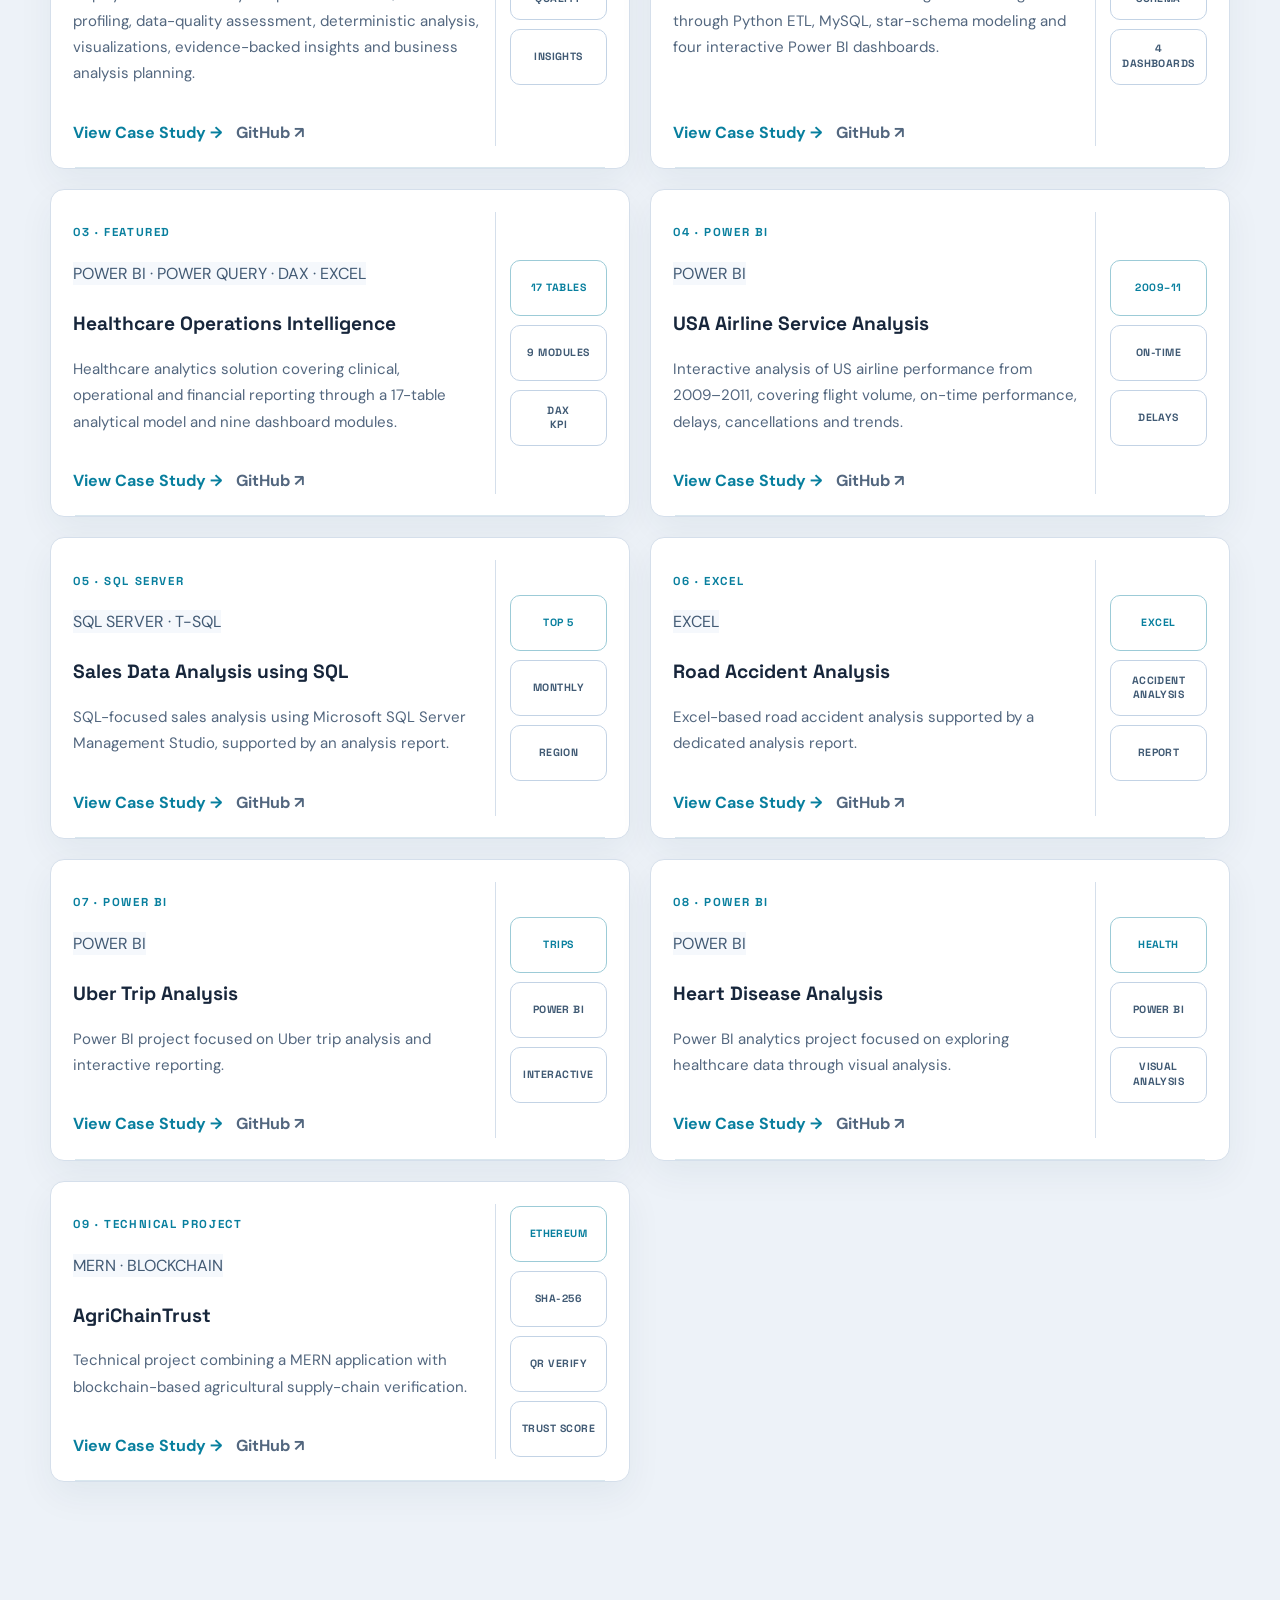
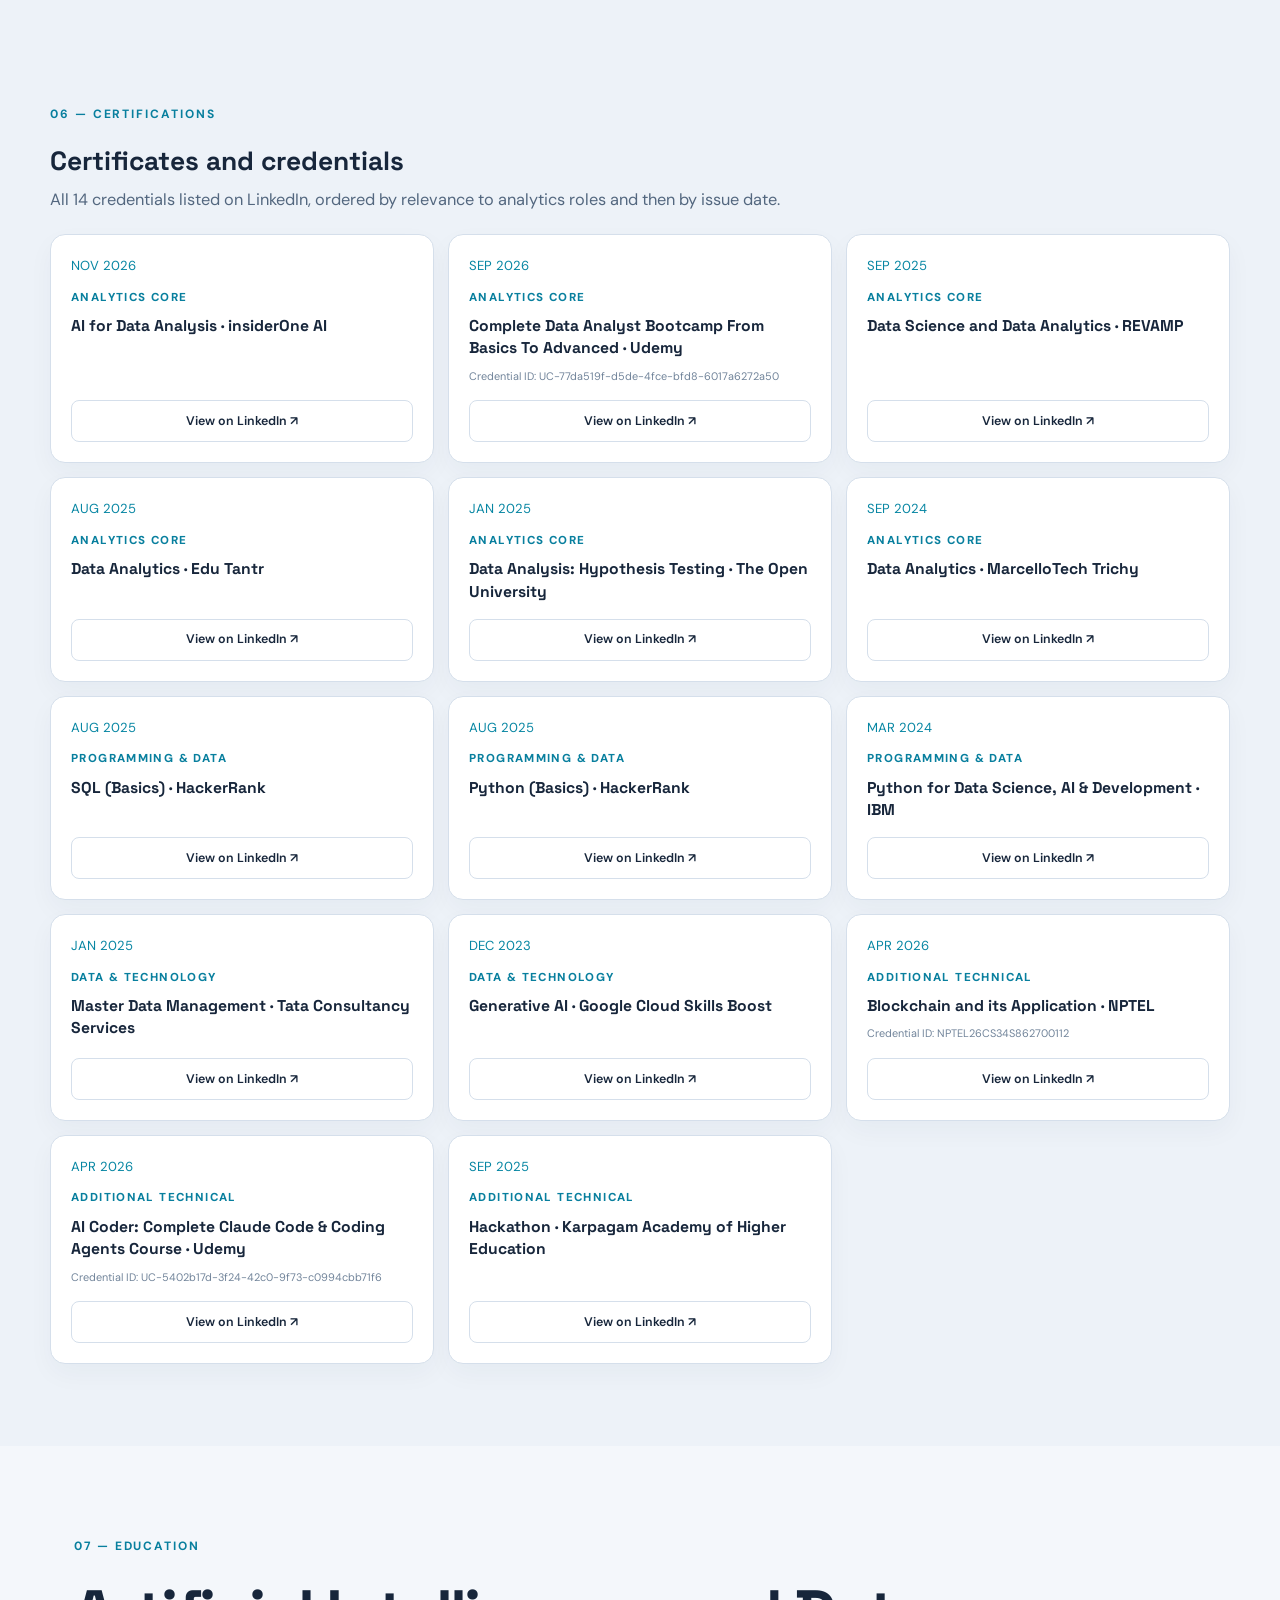
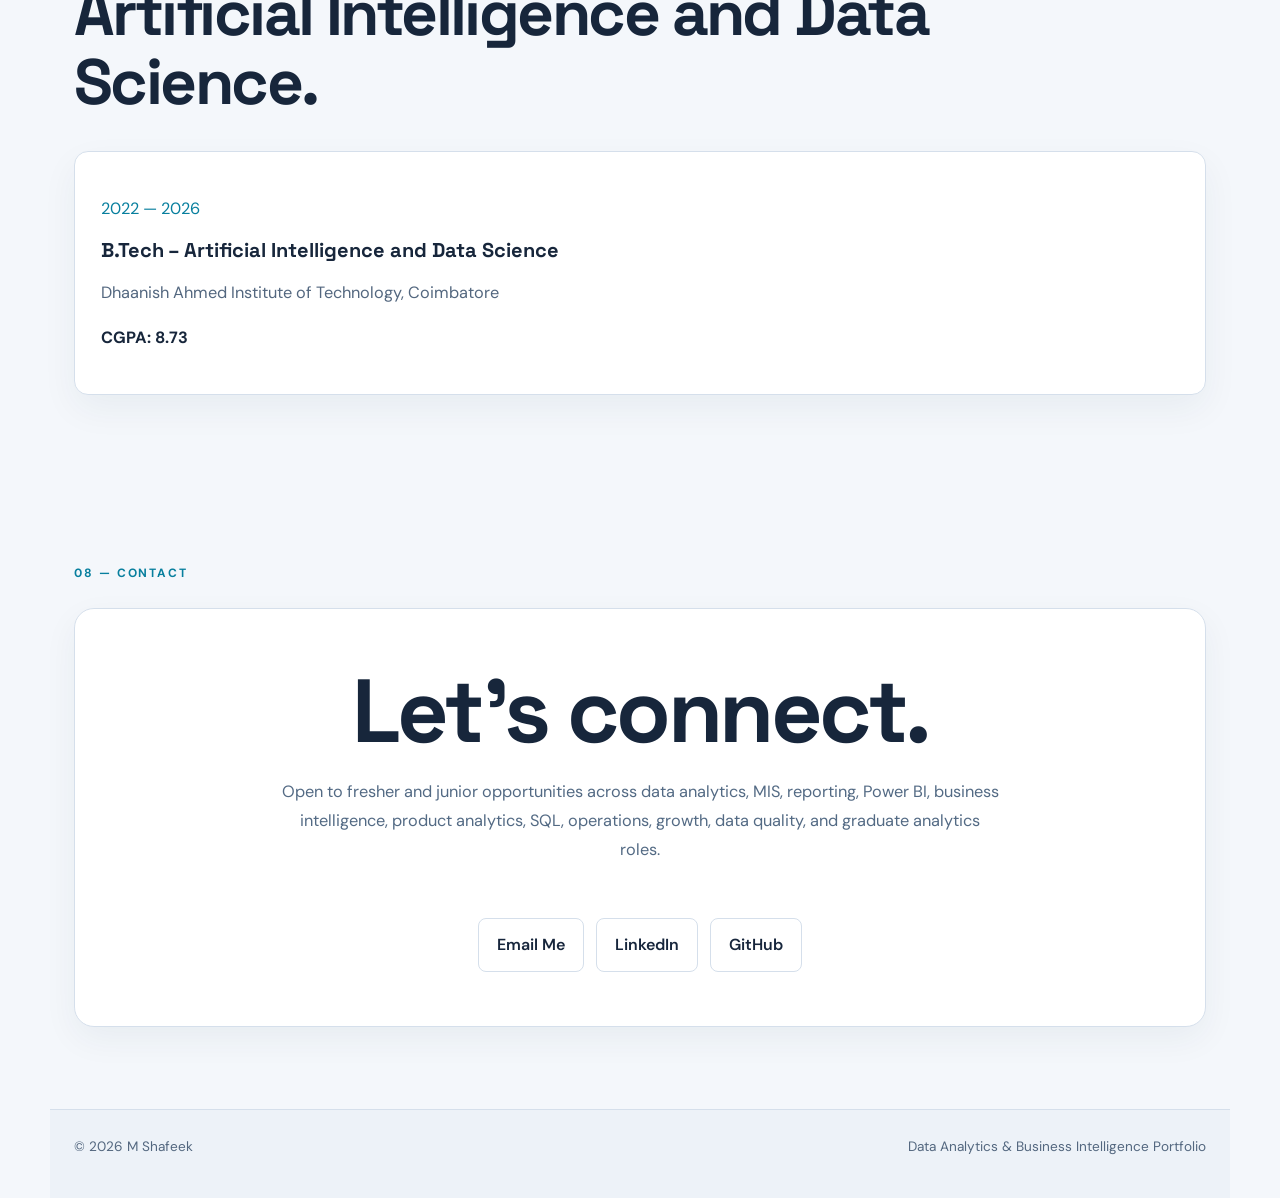
==== commit 915dd0a9: "Add files via upload" ====
--- a/index.html
+++ b/index.html
@@ -1,4 +1,5 @@
 <!DOCTYPE html>
+
 <html lang="en">
 <head>
 <meta charset="utf-8"/><meta content="width=device-width, initial-scale=1.0" name="viewport"/>
@@ -29,29 +30,29 @@
 </div></div></section>
 <section class="section" id="about"><div class="section-heading"><p class="eyebrow">01 — ABOUT</p><h2>Turning structured data into clear, useful business insight.</h2></div><div class="two-column"><p>I am an aspiring Data Analyst with hands-on experience in SQL, Power BI, Excel, and Python. I focus on preparing and exploring data, building analytical models, developing KPIs, and designing interactive dashboards that help communicate business performance.</p><p>My project work includes end-to-end analytics solutions for healthcare and airport operations, as well as InsightForge AI, a business analytics platform for dataset profiling, data-quality checks, KPI analysis, and interactive visualizations. I am seeking an entry-level opportunity where I can contribute to reliable reporting and evidence-based decisions while continuing to grow as an analyst.</p></div></section><section aria-label="Career interests and target roles" class="section career-section" id="career-interests">
 <div class="section-heading">
-<p class="eyebrow">02 — CAREER INTERESTS</p>
-<h2>Exploring roles across analytics and business intelligence.</h2>
-<p class="muted section-note">Targeting entry-level opportunities where data preparation, reporting, analytical thinking, and business understanding create value.</p>
+  <p class="eyebrow">02 — CAREER INTERESTS</p>
+  <h2>Exploring roles across analytics and business intelligence.</h2>
+  <p class="muted section-note">Targeting entry-level opportunities where data preparation, reporting, analytical thinking, and business understanding create value.</p>
 </div>
 <div aria-label="Career interests and target roles" class="hero-open-roles" id="career-interests-panel">
-<div class="opportunity-heading"><div><h3>Open to opportunities</h3></div></div>
-<div class="opportunity-grid">
-<span class="opportunity-role">Data Analyst</span>
-<span class="opportunity-role">MIS Analyst / MIS Executive</span>
-<span class="opportunity-role">Reporting Analyst</span>
-<span class="opportunity-role">Power BI Developer – Junior</span>
-<span class="opportunity-role">Business Analyst – Fresher / Junior Business Analyst</span>
-<span class="opportunity-role">Business Intelligence (BI) Analyst</span>
-<span class="opportunity-role">Product Analyst – Junior / Associate Product Analyst</span>
-<span class="opportunity-role">SQL Analyst / Junior SQL Analyst</span>
-<span class="opportunity-role">Analytics Associate / Data Analytics Associate</span>
-<span class="opportunity-role">Product Operations Analyst</span>
-<span class="opportunity-role">Operations Analyst</span>
-<span class="opportunity-role">Growth Analyst – Junior</span>
-<span class="opportunity-role">Data Quality Analyst</span>
-<span class="opportunity-role">Data Operations Analyst</span>
-<span class="opportunity-role">Graduate Analyst / Graduate Trainee – Analytics</span>
-</div>
+  <div class="opportunity-heading"><div><h3>Open to opportunities</h3></div></div>
+  <div class="opportunity-grid">
+    <span class="opportunity-role">Data Analyst</span>
+    <span class="opportunity-role">MIS Analyst / MIS Executive</span>
+    <span class="opportunity-role">Reporting Analyst</span>
+    <span class="opportunity-role">Power BI Developer – Junior</span>
+    <span class="opportunity-role">Business Analyst – Fresher / Junior Business Analyst</span>
+    <span class="opportunity-role">Business Intelligence (BI) Analyst</span>
+    <span class="opportunity-role">Product Analyst – Junior / Associate Product Analyst</span>
+    <span class="opportunity-role">SQL Analyst / Junior SQL Analyst</span>
+    <span class="opportunity-role">Analytics Associate / Data Analytics Associate</span>
+    <span class="opportunity-role">Product Operations Analyst</span>
+    <span class="opportunity-role">Operations Analyst</span>
+    <span class="opportunity-role">Growth Analyst – Junior</span>
+    <span class="opportunity-role">Data Quality Analyst</span>
+    <span class="opportunity-role">Data Operations Analyst</span>
+    <span class="opportunity-role">Graduate Analyst / Graduate Trainee – Analytics</span>
+  </div>
 </div>
 </section>
 <section class="section alt" id="skills"><div class="section-heading"><p class="eyebrow">03 — SKILLS</p><h2>Tools and techniques behind my analytics work.</h2></div>
@@ -65,112 +66,25 @@
 </div></section>
 <section class="section" id="experience"><div class="section-heading"><p class="eyebrow">04 — EXPERIENCE &amp; TRAINING</p><h2>Practical experience. Structured learning.</h2><p class="muted section-note">Hands-on exposure to dataset preparation, analysis, and reporting, supported by structured training in widely used analytics tools.</p></div><div class="timeline">
 <article class="timeline-item"><div class="date">JUN 2025 — AUG 2025</div><div><p class="project-number">INTERNSHIP EXPERIENCE</p><h3>Data Analyst Intern · EDU TANTR (Remote)</h3><ul><li>Prepared, cleaned, and analyzed structured datasets to support assigned analytics tasks, strengthening data accuracy and readiness for meaningful analysis.</li><li>Translated findings into clear reports and visualizations, highlighting patterns and trends in a format that supports easier interpretation.</li></ul>
-<div aria-label="Internship focus areas" class="experience-tags"><span>Data Preparation</span><span>Exploratory Analysis</span><span>Reporting</span><span>Visualizations</span><span>Remote Internship</span></div>
+<div class="experience-tags" aria-label="Internship focus areas"><span>Data Preparation</span><span>Exploratory Analysis</span><span>Reporting</span><span>Visualizations</span><span>Remote Internship</span></div>
 </div></article>
 <article class="timeline-item"><div class="date">MAY 2025 — SEP 2025</div><div><p class="project-number">TRAINING &amp; DEVELOPMENT</p><h3>Data Science &amp; Data Analytics Training Programme · REVAMP Academy</h3><ul><li>Completed a four-month programme covering Python, SQL, Power BI, Tableau, and Excel, building a practical foundation across the data analytics workflow.</li><li>Practised data preprocessing, exploratory analysis, and visualization through guided exercises and applied learning.</li></ul>
-<div aria-label="Training curriculum" class="experience-tags"><span>Python</span><span>SQL</span><span>Power BI</span><span>Tableau</span><span>Excel</span></div>
+<div class="experience-tags" aria-label="Training curriculum"><span>Python</span><span>SQL</span><span>Power BI</span><span>Tableau</span><span>Excel</span></div>
 </div></article>
 </div>
 </section>
-<section class="section alt" id="projects">
-<div class="section-heading">
-<p class="eyebrow">05 — SELECTED PROJECTS</p>
-<h2>Turning data into clearer business decisions.</h2>
-<p class="muted section-note">A selection of analytics, business intelligence and application projects — each documented through its problem, data, methodology, implementation and practical implications.</p>
-</div>
-<div class="projects-intro-strip"><span>09 PROJECTS</span><span>DATA ANALYTICS</span><span>BUSINESS INTELLIGENCE</span><span>APPLICATION DEVELOPMENT</span></div>
-<div class="project-grid project-catalog"><article class="project project-card is-featured">
-<div class="project-card-media"><img alt="InsightForge AI application landing page" loading="lazy" src="https://raw.githubusercontent.com/M-Shafeek06/insightforge-ai/main/Landing_Page_IFAI.png"/><span class="project-card-index">PROJECT 01</span></div>
-<div class="project-card-content">
-<p class="project-number">DECISION INTELLIGENCE · FEATURED PROJECT</p>
-<h3>InsightForge AI</h3>
-<p class="project-card-summary">A deployed web application that takes users from CSV/XLSX upload through dataset profiling, data-quality assessment, supported analysis, visualizations and evidence-backed business interpretation.</p>
-<p class="project-card-focus">CSV/XLSX profiling · data quality · deterministic analysis · business insights</p>
-<div class="project-card-tools"><span>Next.js 16</span><span>React 19</span><span>TypeScript</span><span>Tailwind CSS 4</span><span>Plotly</span></div>
-<div class="project-actions"><a href="insightforge-ai.html">View Case Study <span aria-hidden="true">→</span></a><a class="project-card-link" href="https://insightforge-ai-chi.vercel.app/" rel="noopener" target="_blank">Live Demo ↗</a><a class="text-link" href="https://github.com/M-Shafeek06/insightforge-ai" rel="noopener" target="_blank">GitHub ↗</a></div>
-</div>
-</article><article class="project project-card is-featured">
-<div class="project-card-media"><img alt="Airport Operations Intelligence Platform overview" loading="lazy" src="https://raw.githubusercontent.com/M-Shafeek06/Airport-Operations-Intelligence-Platform/main/aiop_portfolio_main.png"/><span class="project-card-index">PROJECT 02</span></div>
-<div class="project-card-content">
-<p class="project-number">BUSINESS INTELLIGENCE · FEATURED PROJECT</p>
-<h3>Airport Operations Intelligence Platform</h3>
-<p class="project-card-summary">An end-to-end BI solution that transforms historical flight operational data through Python ETL, MySQL storage, star-schema modeling and four Power BI dashboard areas.</p>
-<p class="project-card-focus">Flight operations · delays · airline performance · airport performance</p>
-<div class="project-card-tools"><span>Python</span><span>Pandas</span><span>SQL</span><span>MySQL</span><span>Power Query</span></div>
-<div class="project-actions"><a href="airport-operations.html">View Case Study <span aria-hidden="true">→</span></a><a class="text-link" href="https://github.com/M-Shafeek06/Airport-Operations-Intelligence-Platform" rel="noopener" target="_blank">GitHub ↗</a></div>
-</div>
-</article><article class="project project-card is-featured">
-<div class="project-card-media"><img alt="Healthcare Operations Intelligence Platform overview" loading="lazy" src="https://raw.githubusercontent.com/M-Shafeek06/Healthcare-Operations-Intelligence/main/hoip_portfolio_main.png"/><span class="project-card-index">PROJECT 03</span></div>
-<div class="project-card-content">
-<p class="project-number">HEALTHCARE ANALYTICS · FEATURED PROJECT</p>
-<h3>Healthcare Operations Intelligence Platform</h3>
-<p class="project-card-summary">A Power BI healthcare analytics solution that organizes hospital operations, patient activity, clinical services and financial reporting into a 17-table analytical model and nine dashboard modules.</p>
-<p class="project-card-focus">17-table model · 9 dashboard modules · clinical · operations · finance</p>
-<div class="project-card-tools"><span>Power BI</span><span>Power Query</span><span>DAX</span><span>Excel</span><span>Power BI Service</span></div>
-<div class="project-actions"><a href="healthcare-operations.html">View Case Study <span aria-hidden="true">→</span></a><a class="text-link" href="https://github.com/M-Shafeek06/Healthcare-Operations-Intelligence" rel="noopener" target="_blank">GitHub ↗</a></div>
-</div>
-</article><article class="project project-card">
-<div class="project-card-media"><img alt="USA Airline Service Analysis project cover" loading="lazy" src="https://raw.githubusercontent.com/M-Shafeek06/Usa_Airline_Service_Analysis/main/usa_portfolio_main.png"/><span class="project-card-index">PROJECT 04</span></div>
-<div class="project-card-content">
-<p class="project-number">POWER BI · AIRLINE ANALYTICS</p>
-<h3>USA Airline Service Analysis</h3>
-<p class="project-card-summary">An interactive Power BI dashboard analyzing US airline performance from 2009–2011, with emphasis on flight volume, on-time departures, delays, cancellations and airport distribution.</p>
-<p class="project-card-focus">2009–2011 · flight volume · on-time · delays · cancellations</p>
-<div class="project-card-tools"><span>Power BI</span><span>Power Query / Power BI data preparation</span></div>
-<div class="project-actions"><a href="usa-airline-service.html">View Case Study <span aria-hidden="true">→</span></a><a class="text-link" href="https://github.com/M-Shafeek06/Usa_Airline_Service_Analysis" rel="noopener" target="_blank">GitHub ↗</a></div>
-</div>
-</article><article class="project project-card">
-<div class="project-card-media"><img alt="Sales Data Analysis project cover" loading="lazy" src="https://raw.githubusercontent.com/M-Shafeek06/Sales-Data-Analysis/main/sda_portfolio_main.png"/><span class="project-card-index">PROJECT 05</span></div>
-<div class="project-card-content">
-<p class="project-number">SQL ANALYTICS · SALES</p>
-<h3>Sales Data Analysis using SQL</h3>
-<p class="project-card-summary">A SQL-focused sales analysis project developed using Microsoft SQL Server Management Studio, supported by a reusable T-SQL script, work-sample images and an analytical report.</p>
-<p class="project-card-focus">Sales · products · time analysis · regional and category breakdowns</p>
-<div class="project-card-tools"><span>Microsoft SQL Server</span><span>SQL Server Management Studio</span><span>T-SQL</span></div>
-<div class="project-actions"><a href="sales-data-analysis.html">View Case Study <span aria-hidden="true">→</span></a><a class="text-link" href="https://github.com/M-Shafeek06/Sales-Data-Analysis" rel="noopener" target="_blank">GitHub ↗</a></div>
-</div>
-</article><article class="project project-card">
-<div class="project-card-media"><img alt="Road Accident Analysis project cover" loading="lazy" src="https://raw.githubusercontent.com/M-Shafeek06/Road-Accident-Analysis/main/RDA_porfolio_main.png"/><span class="project-card-index">PROJECT 06</span></div>
-<div class="project-card-content">
-<p class="project-number">EXCEL ANALYTICS · ROAD SAFETY</p>
-<h3>Road Accident Analysis</h3>
-<p class="project-card-summary">An Excel-based road accident analysis project supported by a dedicated PDF report and five published work-sample images.</p>
-<p class="project-card-focus">Road accident data · spreadsheet analysis · documented report</p>
-<div class="project-card-tools"><span>Microsoft Excel</span><span>PDF reporting</span></div>
-<div class="project-actions"><a href="road-accident-analysis.html">View Case Study <span aria-hidden="true">→</span></a><a class="text-link" href="https://github.com/M-Shafeek06/Road-Accident-Analysis" rel="noopener" target="_blank">GitHub ↗</a></div>
-</div>
-</article><article class="project project-card">
-<div class="project-card-media"><img alt="Uber Trip Analysis project overview" loading="lazy" src="https://raw.githubusercontent.com/M-Shafeek06/Uber-Trip-Analysis/main/UTA_portfolio_main.png"/><span class="project-card-index">PROJECT 07</span></div>
-<div class="project-card-content">
-<p class="project-number">POWER BI · TRIP ANALYTICS</p>
-<h3>Uber Trip Analysis</h3>
-<p class="project-card-summary">A Power BI project focused on Uber trip analysis, booking patterns, booking value, trip distance, vehicle usage, location insights and time-based demand.</p>
-<p class="project-card-focus">Bookings · booking value · distance · vehicles · locations · time patterns</p>
-<div class="project-card-tools"><span>Power BI</span><span>Data visualization</span><span>Dashboarding</span></div>
-<div class="project-actions"><a href="uber-trip-analysis.html">View Case Study <span aria-hidden="true">→</span></a><a class="text-link" href="https://github.com/M-Shafeek06/Uber-Trip-Analysis" rel="noopener" target="_blank">GitHub ↗</a></div>
-</div>
-</article><article class="project project-card">
-<div class="project-card-media"><img alt="Heart Disease Analysis project overview" loading="lazy" src="https://raw.githubusercontent.com/M-Shafeek06/Heart-Disease-Analysis/main/HDA_portfolio_main.png"/><span class="project-card-index">PROJECT 08</span></div>
-<div class="project-card-content">
-<p class="project-number">POWER BI · HEALTHCARE ANALYTICS</p>
-<h3>Heart Disease Analysis</h3>
-<p class="project-card-summary">A Power BI healthcare analytics project exploring survival outcomes, age-group patterns, gender differences and risk-related indicators through interactive visual reporting.</p>
-<p class="project-card-focus">Survival · age groups · gender comparison · risk indicators</p>
-<div class="project-card-tools"><span>Power BI</span><span>Healthcare analytics</span><span>Data visualization</span></div>
-<div class="project-actions"><a href="heart-disease-analysis.html">View Case Study <span aria-hidden="true">→</span></a><a class="text-link" href="https://github.com/M-Shafeek06/Heart-Disease-Analysis" rel="noopener" target="_blank">GitHub ↗</a></div>
-</div>
-</article><article class="project project-card">
-<div class="project-card-media"><div class="project-card-placeholder"><span>AGRICHAINTRUST</span><small>FRONTEND · BACKEND · TRACEABILITY</small></div><span class="project-card-index">PROJECT 09</span></div>
-<div class="project-card-content">
-<p class="project-number">TECHNICAL PROJECT · APPLICATION ARCHITECTURE</p>
-<h3>AgriChainTrust</h3>
-<p class="project-card-summary">A technical supply-chain application represented across separate frontend and backend repositories, combining a React/Vite frontend with a backend codebase and a blockchain-oriented product verification concept.</p>
-<p class="project-card-focus">Frontend/backend separation · product verification concept · traceability</p>
-<div class="project-card-tools"><span>React</span><span>Vite</span><span>Node.js</span><span>Backend application code</span><span>Blockchain-oriented design</span></div>
-<div class="project-actions"><a href="agrichaintrust.html">View Case Study <span aria-hidden="true">→</span></a><a class="text-link" href="https://github.com/M-Shafeek06/agrichain-frontend" rel="noopener" target="_blank">GitHub ↗</a></div>
-</div>
-</article></div>
-</section><section class="section alt certifications-section" id="certifications"><div class="certifications-block">
+<section class="section alt" id="projects"><div class="section-heading"><p class="eyebrow">05 — PROJECTS</p><h2>Projects that turn data into decisions.</h2></div>
+<div class="project-grid">
+<article class="project featured insightforge-featured"><div class="project-main"><p class="project-number">01 · FEATURED</p><div class="project-rule"></div><span class="tag">NEXT.JS · FASTAPI · PYTHON · DUCKDB</span><h3>InsightForge AI</h3><p>Deployed business analytics platform for CSV/XLSX profiling, data-quality assessment, deterministic analysis, visualizations, evidence-backed insights and business analysis planning.</p><div class="project-actions"><a href="insightforge-ai.html">View Case Study →</a><a class="text-link" href="https://github.com/M-Shafeek06/insightforge-ai" rel="noopener" target="_blank">GitHub ↗</a></div></div><div class="project-side"><span>CSV / XLSX</span><span>DATA<br/>QUALITY</span><span>INSIGHTS</span></div></article>
+<article class="project featured"><div class="project-main"><p class="project-number">02 · FEATURED</p><div class="project-rule"></div><span class="tag">PYTHON · SQL · MYSQL · POWER BI</span><h3>Airport Operations Intelligence Platform</h3><p>End-to-end BI solution transforming historical flight data through Python ETL, MySQL, star-schema modeling and four interactive Power BI dashboards.</p><div class="project-actions"><a href="airport-operations.html">View Case Study →</a><a class="text-link" href="https://github.com/M-Shafeek06/Airport-Operations-Intelligence-Platform" rel="noopener" target="_blank">GitHub ↗</a></div></div><div class="project-side"><span>ETL</span><span>STAR<br/>SCHEMA</span><span>4 DASHBOARDS</span></div></article>
+<article class="project featured"><div class="project-main"><p class="project-number">03 · FEATURED</p><div class="project-rule"></div><span class="tag">POWER BI · POWER QUERY · DAX · EXCEL</span><h3>Healthcare Operations Intelligence</h3><p>Healthcare analytics solution covering clinical, operational and financial reporting through a 17-table analytical model and nine dashboard modules.</p><div class="project-actions"><a href="healthcare-operations.html">View Case Study →</a><a class="text-link" href="https://github.com/M-Shafeek06/Healthcare-Operations-Intelligence" rel="noopener" target="_blank">GitHub ↗</a></div></div><div class="project-side"><span>17 TABLES</span><span>9 MODULES</span><span>DAX<br/>KPI</span></div></article>
+<article class="project"><div class="project-main"><p class="project-number">04 · POWER BI</p><div class="project-rule"></div><span class="tag">POWER BI</span><h3>USA Airline Service Analysis</h3><p>Interactive analysis of US airline performance from 2009–2011, covering flight volume, on-time performance, delays, cancellations and trends.</p><div class="project-actions"><a href="usa-airline-service.html">View Case Study →</a><a class="text-link" href="https://github.com/M-Shafeek06/Usa_Airline_Service_Analysis" rel="noopener" target="_blank">GitHub ↗</a></div></div><div class="project-side"><span>2009–11</span><span>ON-TIME</span><span>DELAYS</span></div></article>
+<article class="project"><div class="project-main"><p class="project-number">05 · SQL SERVER</p><div class="project-rule"></div><span class="tag">SQL SERVER · T-SQL</span><h3>Sales Data Analysis using SQL</h3><p>SQL-focused sales analysis using Microsoft SQL Server Management Studio, supported by an analysis report.</p><div class="project-actions"><a href="sales-data-analysis.html">View Case Study →</a><a class="text-link" href="https://github.com/M-Shafeek06/Sales-Data-Analysis" rel="noopener" target="_blank">GitHub ↗</a></div></div><div class="project-side"><span>TOP 5</span><span>MONTHLY</span><span>REGION</span></div></article>
+<article class="project"><div class="project-main"><p class="project-number">06 · EXCEL</p><div class="project-rule"></div><span class="tag">EXCEL</span><h3>Road Accident Analysis</h3><p>Excel-based road accident analysis supported by a dedicated analysis report.</p><div class="project-actions"><a href="road-accident-analysis.html">View Case Study →</a><a class="text-link" href="https://github.com/M-Shafeek06/Road-Accident-Analysis" rel="noopener" target="_blank">GitHub ↗</a></div></div><div class="project-side"><span>EXCEL</span><span>ACCIDENT<br/>ANALYSIS</span><span>REPORT</span></div></article>
+<article class="project"><div class="project-main"><p class="project-number">07 · POWER BI</p><div class="project-rule"></div><span class="tag">POWER BI</span><h3>Uber Trip Analysis</h3><p>Power BI project focused on Uber trip analysis and interactive reporting.</p><div class="project-actions"><a href="uber-trip-analysis.html">View Case Study →</a><a class="text-link" href="https://github.com/M-Shafeek06/Uber-Trip-Analysis" rel="noopener" target="_blank">GitHub ↗</a></div></div><div class="project-side"><span>TRIPS</span><span>POWER BI</span><span>INTERACTIVE</span></div></article>
+<article class="project"><div class="project-main"><p class="project-number">08 · POWER BI</p><div class="project-rule"></div><span class="tag">POWER BI</span><h3>Heart Disease Analysis</h3><p>Power BI analytics project focused on exploring healthcare data through visual analysis.</p><div class="project-actions"><a href="heart-disease-analysis.html">View Case Study →</a><a class="text-link" href="https://github.com/M-Shafeek06/Heart-Disease-Analysis" rel="noopener" target="_blank">GitHub ↗</a></div></div><div class="project-side"><span>HEALTH</span><span>POWER BI</span><span>VISUAL<br/>ANALYSIS</span></div></article>
+<article class="project"><div class="project-main"><p class="project-number">09 · TECHNICAL PROJECT</p><div class="project-rule"></div><span class="tag">MERN · BLOCKCHAIN</span><h3>AgriChainTrust</h3><p>Technical project combining a MERN application with blockchain-based agricultural supply-chain verification.</p><div class="project-actions"><a href="agrichaintrust.html">View Case Study →</a><a class="text-link" href="https://github.com/M-Shafeek06/agrichain-frontend" rel="noopener" target="_blank">GitHub ↗</a></div></div><div class="project-side"><span>ETHEREUM</span><span>SHA-256</span><span>QR VERIFY</span><span>TRUST SCORE</span></div></article>
+</div></section><section class="section alt certifications-section" id="certifications"><div class="certifications-block">
 <div class="section-heading"><p class="eyebrow">06 — CERTIFICATIONS</p><h3>Certificates and credentials</h3><p class="muted">All 14 credentials listed on LinkedIn, ordered by relevance to analytics roles and then by issue date.</p></div>
 <div class="certification-grid"><article class="development-card certificate-card"><div><p class="date">NOV 2026</p><p class="certificate-category">Analytics Core</p><h3>AI for Data Analysis · insiderOne AI</h3></div><a class="button secondary" href="https://www.linkedin.com/in/m-shafeek/details/certifications/" rel="noopener" target="_blank">View on LinkedIn ↗</a></article><article class="development-card certificate-card"><div><p class="date">SEP 2026</p><p class="certificate-category">Analytics Core</p><h3>Complete Data Analyst Bootcamp From Basics To Advanced · Udemy</h3><p class="credential-id">Credential ID: UC-77da519f-d5de-4fce-bfd8-6017a6272a50</p></div><a class="button secondary" href="https://www.linkedin.com/in/m-shafeek/details/certifications/" rel="noopener" target="_blank">View on LinkedIn ↗</a></article><article class="development-card certificate-card"><div><p class="date">SEP 2025</p><p class="certificate-category">Analytics Core</p><h3>Data Science and Data Analytics · REVAMP</h3></div><a class="button secondary" href="https://www.linkedin.com/in/m-shafeek/details/certifications/" rel="noopener" target="_blank">View on LinkedIn ↗</a></article><article class="development-card certificate-card"><div><p class="date">AUG 2025</p><p class="certificate-category">Analytics Core</p><h3>Data Analytics · Edu Tantr</h3></div><a class="button secondary" href="https://www.linkedin.com/in/m-shafeek/details/certifications/" rel="noopener" target="_blank">View on LinkedIn ↗</a></article><article class="development-card certificate-card"><div><p class="date">JAN 2025</p><p class="certificate-category">Analytics Core</p><h3>Data Analysis: Hypothesis Testing · The Open University</h3></div><a class="button secondary" href="https://www.linkedin.com/in/m-shafeek/details/certifications/" rel="noopener" target="_blank">View on LinkedIn ↗</a></article><article class="development-card certificate-card"><div><p class="date">SEP 2024</p><p class="certificate-category">Analytics Core</p><h3>Data Analytics · MarcelloTech Trichy</h3></div><a class="button secondary" href="https://www.linkedin.com/in/m-shafeek/details/certifications/" rel="noopener" target="_blank">View on LinkedIn ↗</a></article><article class="development-card certificate-card"><div><p class="date">AUG 2025</p><p class="certificate-category">Programming &amp; Data</p><h3>SQL (Basics) · HackerRank</h3></div><a class="button secondary" href="https://www.linkedin.com/in/m-shafeek/details/certifications/" rel="noopener" target="_blank">View on LinkedIn ↗</a></article><article class="development-card certificate-card"><div><p class="date">AUG 2025</p><p class="certificate-category">Programming &amp; Data</p><h3>Python (Basics) · HackerRank</h3></div><a class="button secondary" href="https://www.linkedin.com/in/m-shafeek/details/certifications/" rel="noopener" target="_blank">View on LinkedIn ↗</a></article><article class="development-card certificate-card"><div><p class="date">MAR 2024</p><p class="certificate-category">Programming &amp; Data</p><h3>Python for Data Science, AI &amp; Development · IBM</h3></div><a class="button secondary" href="https://www.linkedin.com/in/m-shafeek/details/certifications/" rel="noopener" target="_blank">View on LinkedIn ↗</a></article><article class="development-card certificate-card"><div><p class="date">JAN 2025</p><p class="certificate-category">Data &amp; Technology</p><h3>Master Data Management · Tata Consultancy Services</h3></div><a class="button secondary" href="https://www.linkedin.com/in/m-shafeek/details/certifications/" rel="noopener" target="_blank">View on LinkedIn ↗</a></article><article class="development-card certificate-card"><div><p class="date">DEC 2023</p><p class="certificate-category">Data &amp; Technology</p><h3>Generative AI · Google Cloud Skills Boost</h3></div><a class="button secondary" href="https://www.linkedin.com/in/m-shafeek/details/certifications/" rel="noopener" target="_blank">View on LinkedIn ↗</a></article><article class="development-card certificate-card"><div><p class="date">APR 2026</p><p class="certificate-category">Additional Technical</p><h3>Blockchain and its Application · NPTEL</h3><p class="credential-id">Credential ID: NPTEL26CS34S862700112</p></div><a class="button secondary" href="https://www.linkedin.com/in/m-shafeek/details/certifications/" rel="noopener" target="_blank">View on LinkedIn ↗</a></article><article class="development-card certificate-card"><div><p class="date">APR 2026</p><p class="certificate-category">Additional Technical</p><h3>AI Coder: Complete Claude Code &amp; Coding Agents Course · Udemy</h3><p class="credential-id">Credential ID: UC-5402b17d-3f24-42c0-9f73-c0994cbb71f6</p></div><a class="button secondary" href="https://www.linkedin.com/in/m-shafeek/details/certifications/" rel="noopener" target="_blank">View on LinkedIn ↗</a></article><article class="development-card certificate-card"><div><p class="date">SEP 2025</p><p class="certificate-category">Additional Technical</p><h3>Hackathon · Karpagam Academy of Higher Education</h3></div><a class="button secondary" href="https://www.linkedin.com/in/m-shafeek/details/certifications/" rel="noopener" target="_blank">View on LinkedIn ↗</a></article></div></div></section>
 <section class="section" id="education"><div class="section-heading"><p class="eyebrow">07 — EDUCATION</p><h2>Artificial Intelligence and Data Science.</h2></div><div class="case-card"><p class="date">2022 — 2026</p><h3>B.Tech – Artificial Intelligence and Data Science</h3><p class="muted">Dhaanish Ahmed Institute of Technology, Coimbatore</p><p class="muted"><strong>CGPA: 8.73</strong></p></div></section>
@@ -239,4 +153,4 @@
 }),{rootMargin:'-35% 0px -55% 0px',threshold:0});
 sections.forEach(s=>observer.observe(s));
 </script>
-</body></html>+</body></html>
--- a/style.css
+++ b/style.css
@@ -2489,88 +2489,3 @@
   }
   body.home-page.light-only #contact .contact-card { padding: 34px 20px; }
 }
-
-
-/* ================================================================
-   PROJECTS SECTION REFINEMENT — scoped to #projects only
-   Existing global/homepage styles are intentionally left untouched.
-   ================================================================ */
-#projects .section-heading{max-width:850px}
-#projects .section-note{max-width:760px}
-#projects .projects-intro-strip{display:flex;flex-wrap:wrap;gap:9px;margin:26px 0 22px}
-#projects .projects-intro-strip span{padding:8px 12px;border:1px solid var(--line);border-radius:999px;color:var(--muted);font-size:.68rem;font-weight:700;letter-spacing:.1em;background:rgba(255,255,255,.48)}
-#projects .project-catalog{grid-template-columns:repeat(2,minmax(0,1fr));gap:22px;align-items:stretch}
-#projects .project-card{height:auto;min-height:0;display:flex;flex-direction:column;grid-template-columns:1fr;gap:0;padding:0;overflow:hidden;border-radius:18px;background:var(--surface);border:1px solid var(--line);box-shadow:0 12px 34px rgba(15,35,55,.07);transition:transform .25s ease,border-color .25s ease,box-shadow .25s ease}
-#projects .project-card:hover{transform:translateY(-5px);border-color:rgba(8,127,158,.45);box-shadow:0 20px 44px rgba(15,35,55,.12)}
-#projects .project-card.is-featured{border-color:rgba(8,127,158,.36)}
-#projects .project-card::after{display:none}
-#projects .project-card-media{height:220px;position:relative;overflow:hidden;background:linear-gradient(135deg,#102b43,#0b1727)}
-#projects .project-card-media img{width:100%;height:100%;display:block;object-fit:cover;object-position:top center;transition:transform .45s ease}
-#projects .project-card:hover .project-card-media img{transform:scale(1.035)}
-#projects .project-card-media::after{content:"";position:absolute;inset:45% 0 0;background:linear-gradient(180deg,transparent,rgba(4,15,27,.5));pointer-events:none}
-#projects .project-card-index{position:absolute;z-index:1;left:16px;top:15px;padding:7px 10px;border:1px solid rgba(255,255,255,.35);border-radius:999px;background:rgba(5,18,31,.78);color:#eaf7ff;font-size:.65rem;font-weight:800;letter-spacing:.12em}
-#projects .project-card-placeholder{height:100%;display:flex;flex-direction:column;align-items:center;justify-content:center;gap:12px;color:#eaf7ff;text-align:center;background:radial-gradient(circle at 75% 20%,rgba(93,225,244,.2),transparent 35%),linear-gradient(135deg,#0b1d30,#183b55)}
-#projects .project-card-placeholder span{font-family:'Space Grotesk',sans-serif;font-size:clamp(1.5rem,3vw,2.5rem);font-weight:700;letter-spacing:.04em}
-#projects .project-card-placeholder small{color:#9cb8cb;font-size:.65rem;letter-spacing:.16em}
-#projects .project-card-content{display:flex;flex:1;flex-direction:column;align-items:stretch;padding:23px 24px 22px;min-width:0}
-#projects .project-card-content .project-number{font-size:.64rem;letter-spacing:.12em;margin:0 0 11px;color:var(--accent)}
-#projects .project-card-content h3{font-size:1.3rem;line-height:1.25;margin:0 0 12px;color:var(--text)}
-#projects .project-card-summary{font-size:.93rem;line-height:1.7;color:var(--muted);margin:0 0 14px}
-#projects .project-card-focus{font-size:.72rem;line-height:1.55;color:var(--text);font-weight:700;letter-spacing:.025em;margin:0 0 15px;padding-left:12px;border-left:2px solid var(--accent)}
-#projects .project-card-tools{display:flex;flex-wrap:wrap;gap:7px;margin:0 0 20px}
-#projects .project-card-tools span{font-size:.68rem;line-height:1.2;padding:6px 9px;border:1px solid var(--line);border-radius:999px;color:var(--muted);background:rgba(255,255,255,.45)}
-#projects .project-card .project-actions{display:flex;flex-wrap:wrap;gap:15px;margin-top:auto;padding-top:16px;border-top:1px solid var(--line)}
-#projects .project-card .project-actions a{font-size:.82rem}
-#projects .project-card .project-actions a:first-child{color:var(--accent)!important}
-@media(max-width:850px){#projects .project-catalog{grid-template-columns:1fr}#projects .project-card-media{height:240px}}
-@media(max-width:560px){#projects .project-card-content{padding:19px}#projects .project-card-media{height:195px}#projects .projects-intro-strip span{font-size:.59rem;padding:7px 9px}}
-@media(prefers-reduced-motion:reduce){#projects .project-card,#projects .project-card-media img{transition:none}#projects .project-card:hover{transform:none}#projects .project-card:hover .project-card-media img{transform:none}}
-
-/* Shared case-study layout for all nine project pages. */
-.case-page{background:var(--bg);color:var(--text)}
-.case-page .case-hero{padding-top:72px;padding-bottom:48px}
-.case-page .case-hero-grid{grid-template-columns:minmax(0,1.05fr) minmax(300px,.95fr);gap:42px}
-.case-page .case-hero h1{font-size:clamp(2.8rem,5.8vw,5.4rem);line-height:1.02;letter-spacing:-.055em}
-.case-page .case-lead{max-width:760px;font-size:1.05rem;line-height:1.8;color:var(--muted)}
-.case-page .case-hero-visual{border:1px solid var(--line);border-radius:18px;overflow:hidden;background:var(--surface);box-shadow:0 20px 50px rgba(10,25,40,.12)}
-.case-page .case-hero-visual img{width:100%;height:100%;max-height:420px;display:block;object-fit:cover;object-position:top center}
-.case-page .case-hero-placeholder{min-height:330px;display:flex;flex-direction:column;justify-content:center;align-items:center;text-align:center;padding:30px;background:radial-gradient(circle at 70% 20%,rgba(8,127,158,.18),transparent 34%),linear-gradient(135deg,#0b1d30,#183b55);color:#eef8ff}
-.case-page .case-hero-placeholder strong{font:700 clamp(2rem,4vw,3.6rem)/1.05 'Space Grotesk',sans-serif}
-.case-page .case-hero-placeholder span{margin-top:12px;color:#a8c3d5;font-size:.7rem;letter-spacing:.14em}
-.case-page .case-meta{gap:8px}
-.case-page .case-meta span{font-size:.75rem;padding:7px 10px}
-.case-page .case-index-wrap{max-width:var(--max);margin:0 auto;padding:0 24px 30px}
-.case-page .case-index{display:flex;flex-wrap:wrap;gap:7px;padding:14px;border:1px solid var(--line);border-radius:14px;background:var(--surface)}
-.case-page .case-index a{font-size:.68rem;font-weight:700;letter-spacing:.04em;color:var(--muted);text-decoration:none;padding:7px 9px;border-radius:7px}
-.case-page .case-index a:hover{color:var(--accent);background:rgba(8,127,158,.08)}
-.case-page .case-section{scroll-margin-top:24px;padding-top:66px;padding-bottom:66px}
-.case-page .case-section .eyebrow{margin-bottom:12px}
-.case-page .case-section h2{font-size:clamp(1.8rem,3.2vw,2.7rem);line-height:1.15;max-width:850px;margin-bottom:22px}
-.case-page .case-section-intro{max-width:820px;color:var(--muted);line-height:1.8}
-.case-page .case-grid{align-items:stretch}
-.case-page .case-card{height:100%;background:var(--surface);border:1px solid var(--line);border-radius:15px;padding:23px}
-.case-page .case-card p{color:var(--muted);line-height:1.75}
-.case-page .case-card h3{font-size:1.04rem}
-.case-page .case-card .card-kicker{font-size:.65rem;letter-spacing:.12em;color:var(--accent);font-weight:800;margin-bottom:9px}
-.case-page .case-chip-list{display:flex;flex-wrap:wrap;gap:8px;margin-top:20px}
-.case-page .case-chip-list span{border:1px solid var(--line);border-radius:999px;padding:7px 10px;font-size:.75rem;color:var(--muted);background:var(--surface)}
-.case-page .workflow-grid{display:grid;grid-template-columns:repeat(3,minmax(0,1fr));gap:13px;margin-top:24px}
-.case-page .workflow-step{border:1px solid var(--line);border-radius:13px;padding:19px;background:var(--surface);min-height:140px}
-.case-page .workflow-step .step-number{font-size:.67rem;letter-spacing:.12em;color:var(--accent);font-weight:800}
-.case-page .workflow-step h3{font-size:1rem;margin:10px 0 7px}
-.case-page .workflow-step p{font-size:.86rem;color:var(--muted);line-height:1.65;margin:0}
-.case-page .case-list{padding-left:19px;color:var(--muted);line-height:1.8}
-.case-page .case-list li+li{margin-top:8px}
-.case-page .case-note{padding:17px 19px;border-left:3px solid var(--accent);border-radius:0 10px 10px 0;background:var(--surface);color:var(--muted);line-height:1.75;margin-top:20px}
-.case-page .case-gallery{display:grid;grid-template-columns:repeat(2,minmax(0,1fr));gap:16px;margin-top:24px}
-.case-page .case-gallery figure{margin:0;overflow:hidden;border:1px solid var(--line);border-radius:14px;background:var(--surface)}
-.case-page .case-gallery img{width:100%;height:auto;display:block}
-.case-page .case-gallery figcaption{padding:11px 13px;border-top:1px solid var(--line);font-size:.76rem;color:var(--muted)}
-.case-page .resource-list{display:grid;grid-template-columns:repeat(2,minmax(0,1fr));gap:12px;margin-top:22px}
-.case-page .resource-link{display:flex;align-items:center;justify-content:space-between;gap:14px;padding:17px 18px;border:1px solid var(--line);border-radius:12px;background:var(--surface);color:var(--text);font-weight:700;text-decoration:none}
-.case-page .resource-link:hover{border-color:var(--accent);color:var(--accent)}
-.case-page .case-bottom-nav{max-width:var(--max);margin:0 auto;padding:28px 24px 70px;display:flex;justify-content:space-between;gap:15px;border-top:1px solid var(--line)}
-.case-page .case-bottom-nav a{color:var(--accent);font-weight:700;text-decoration:none}
-.case-page footer{margin-top:0}
-@media(max-width:850px){.case-page .case-hero-grid{grid-template-columns:1fr}.case-page .case-hero-visual{order:2}.case-page .workflow-grid{grid-template-columns:repeat(2,minmax(0,1fr))}}
-@media(max-width:600px){.case-page .case-index{gap:4px}.case-page .case-index a{font-size:.61rem;padding:6px}.case-page .workflow-grid,.case-page .case-gallery,.case-page .resource-list{grid-template-columns:1fr}.case-page .case-bottom-nav{flex-direction:column}.case-page .case-section{padding-top:52px;padding-bottom:52px}}
